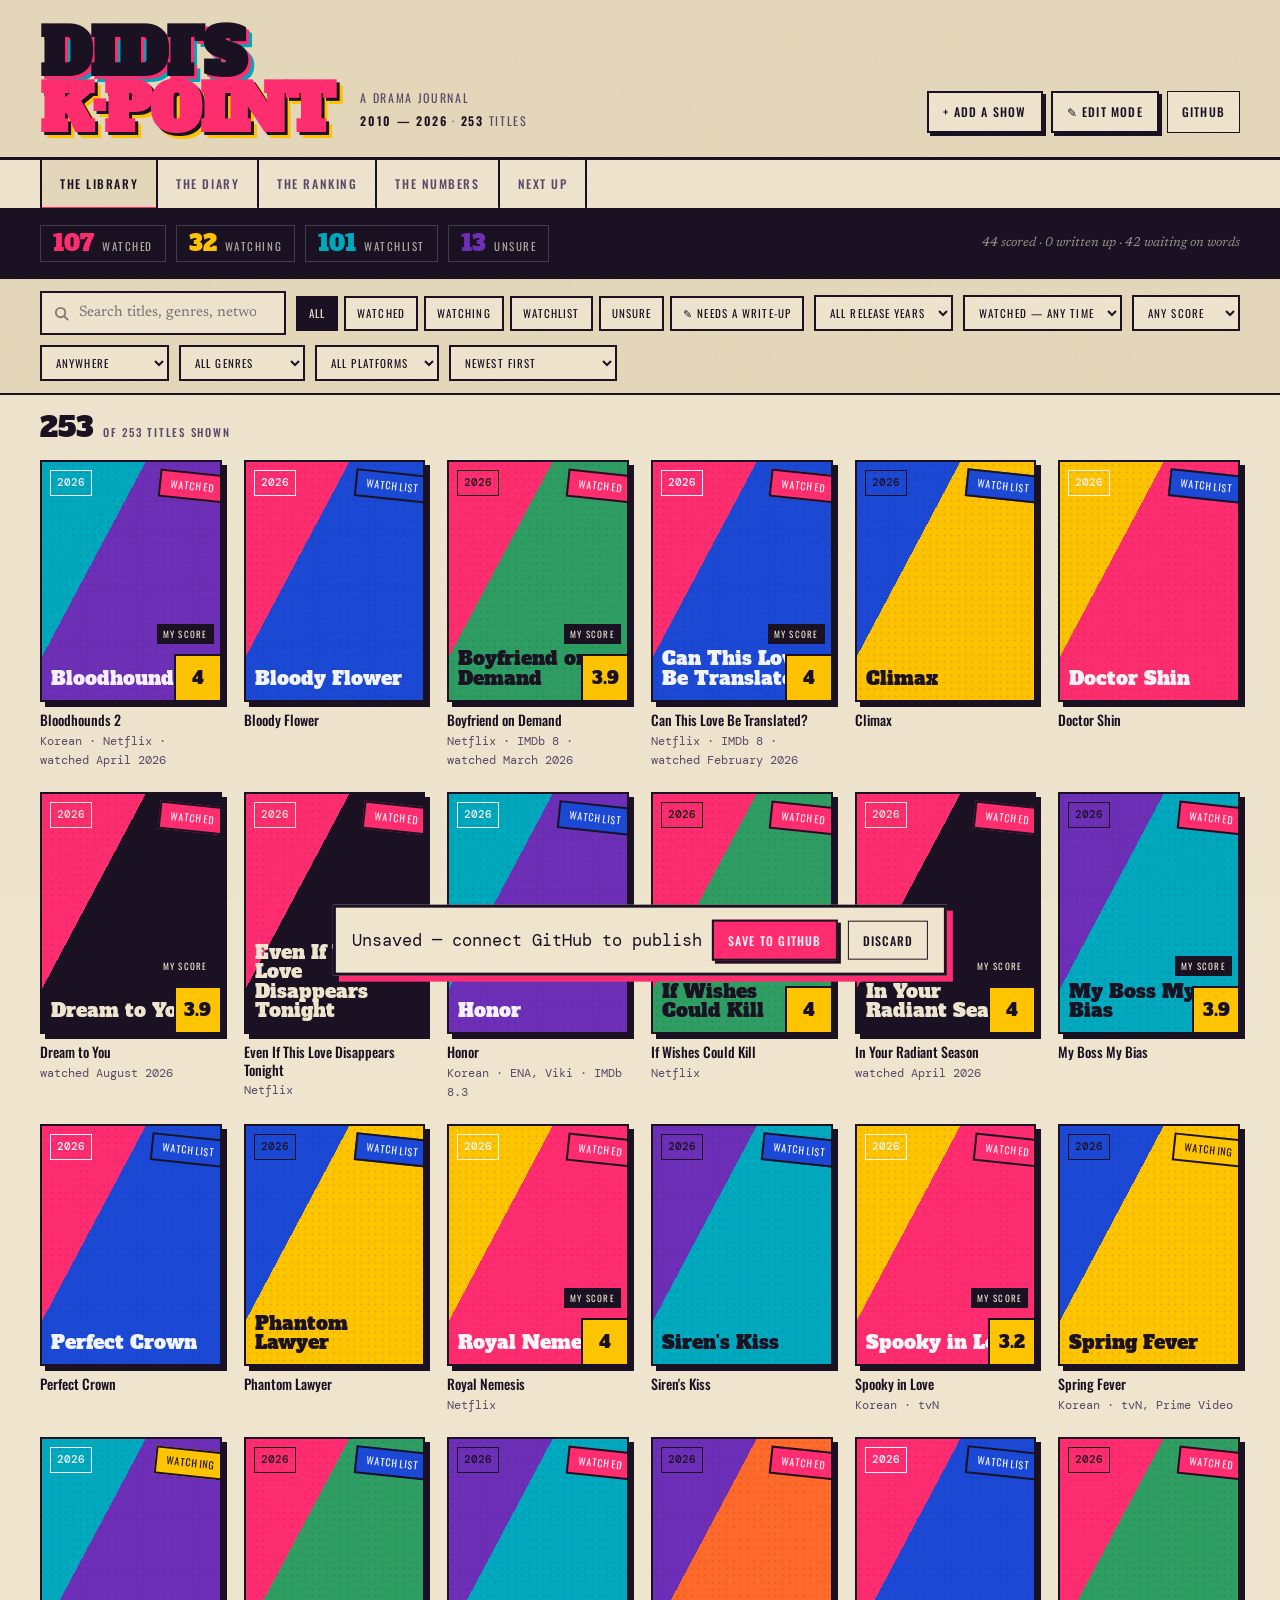
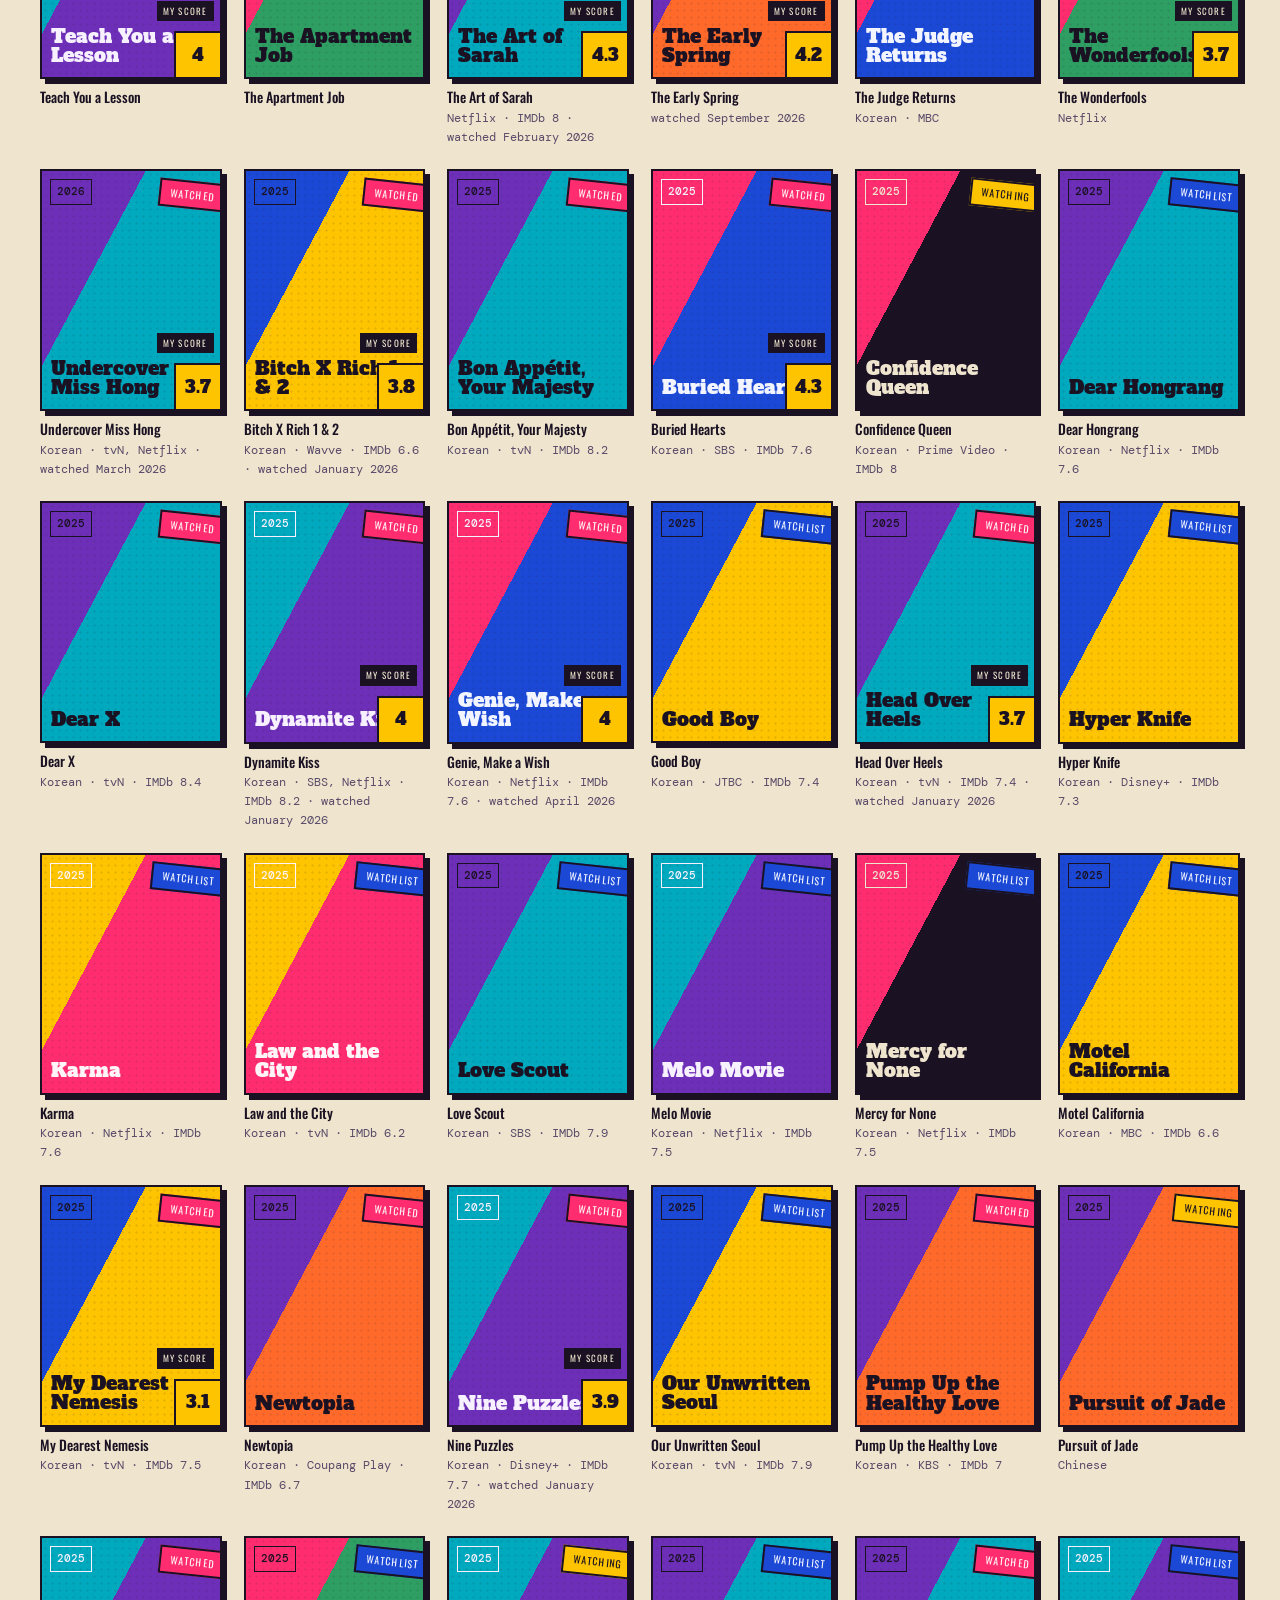
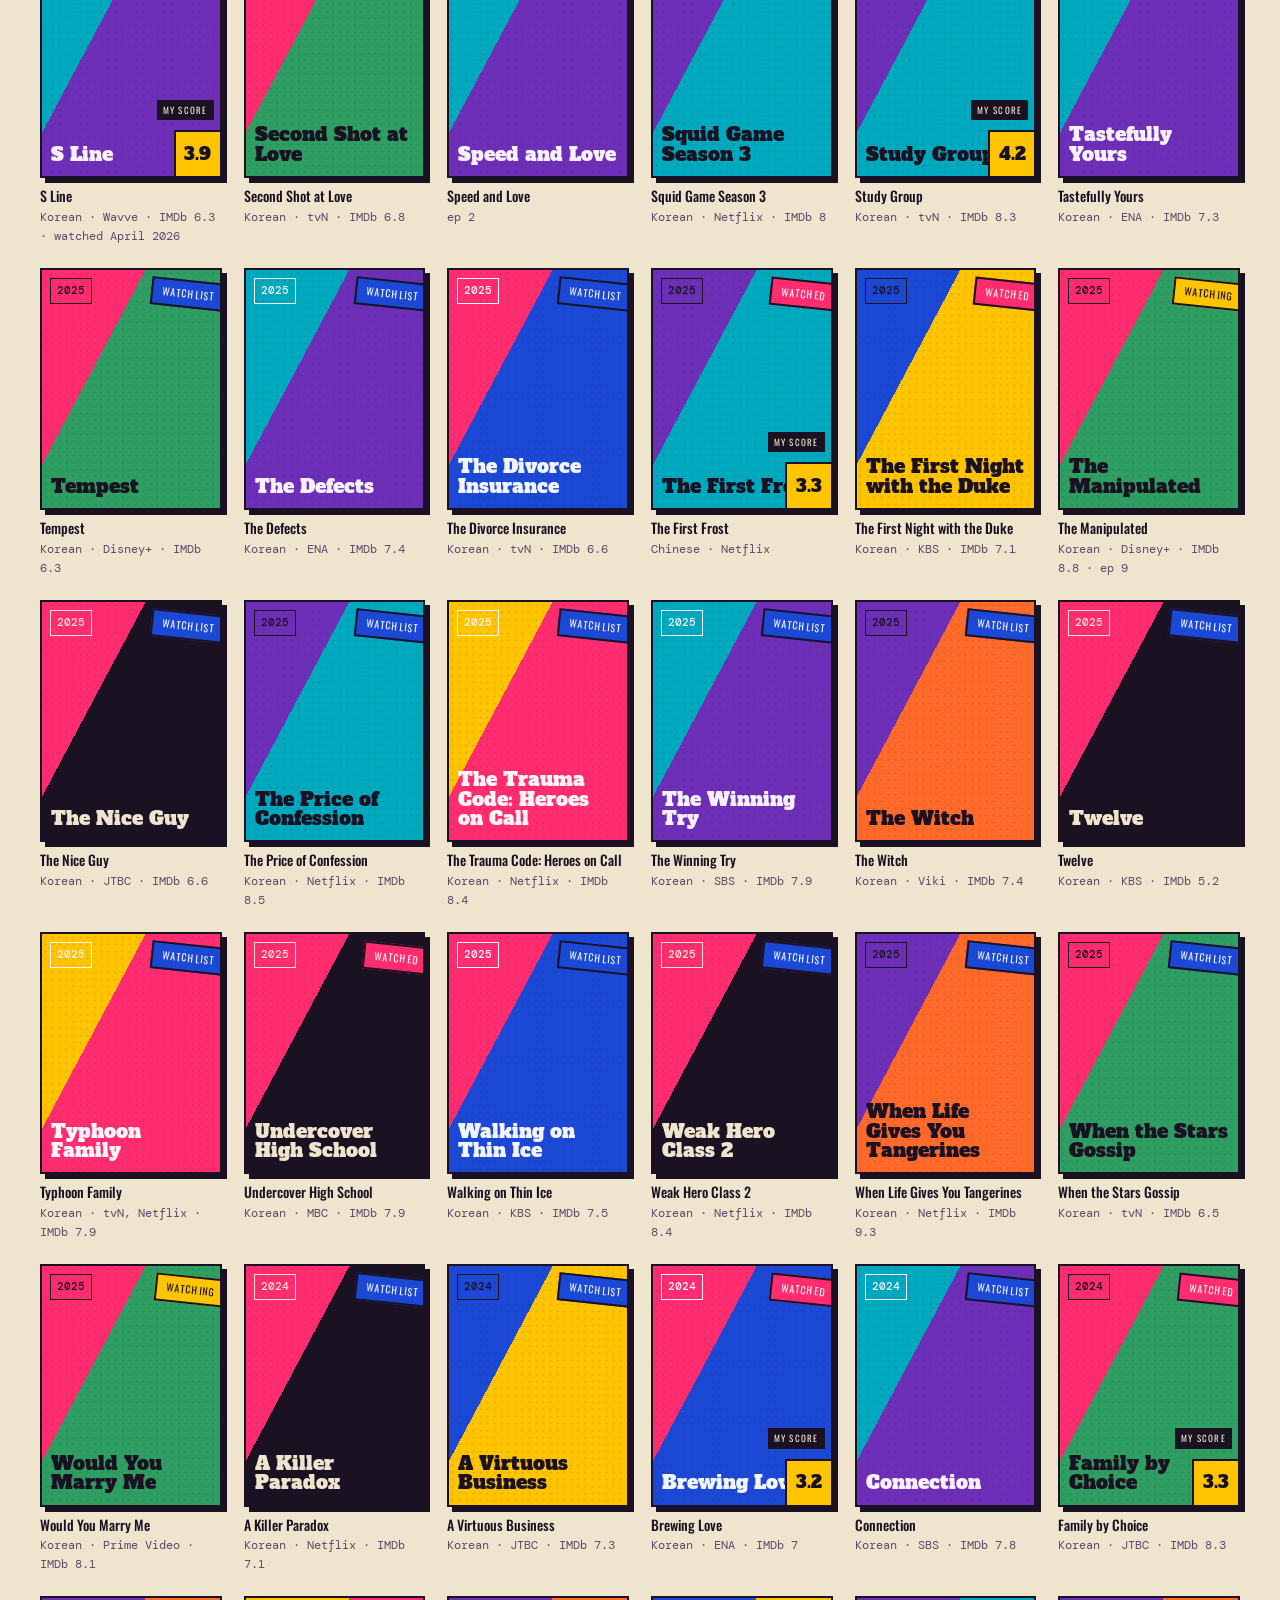
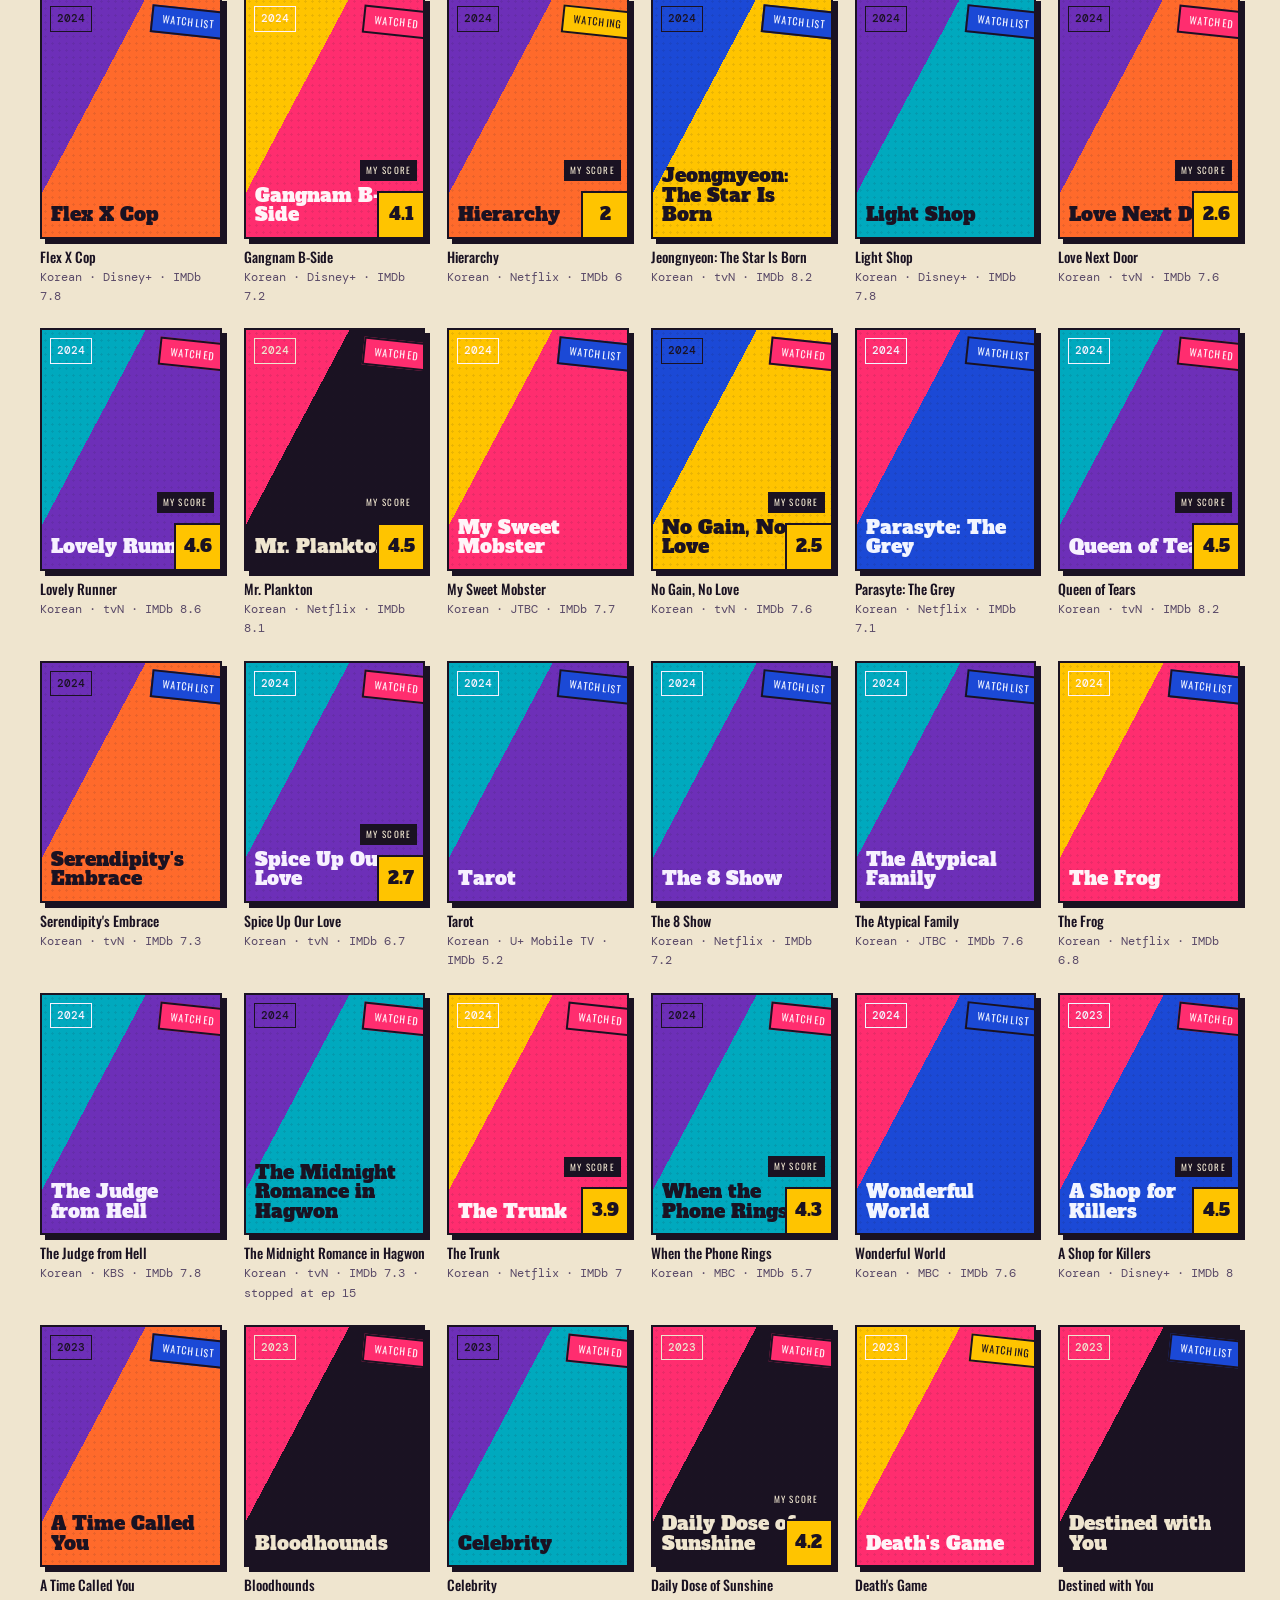
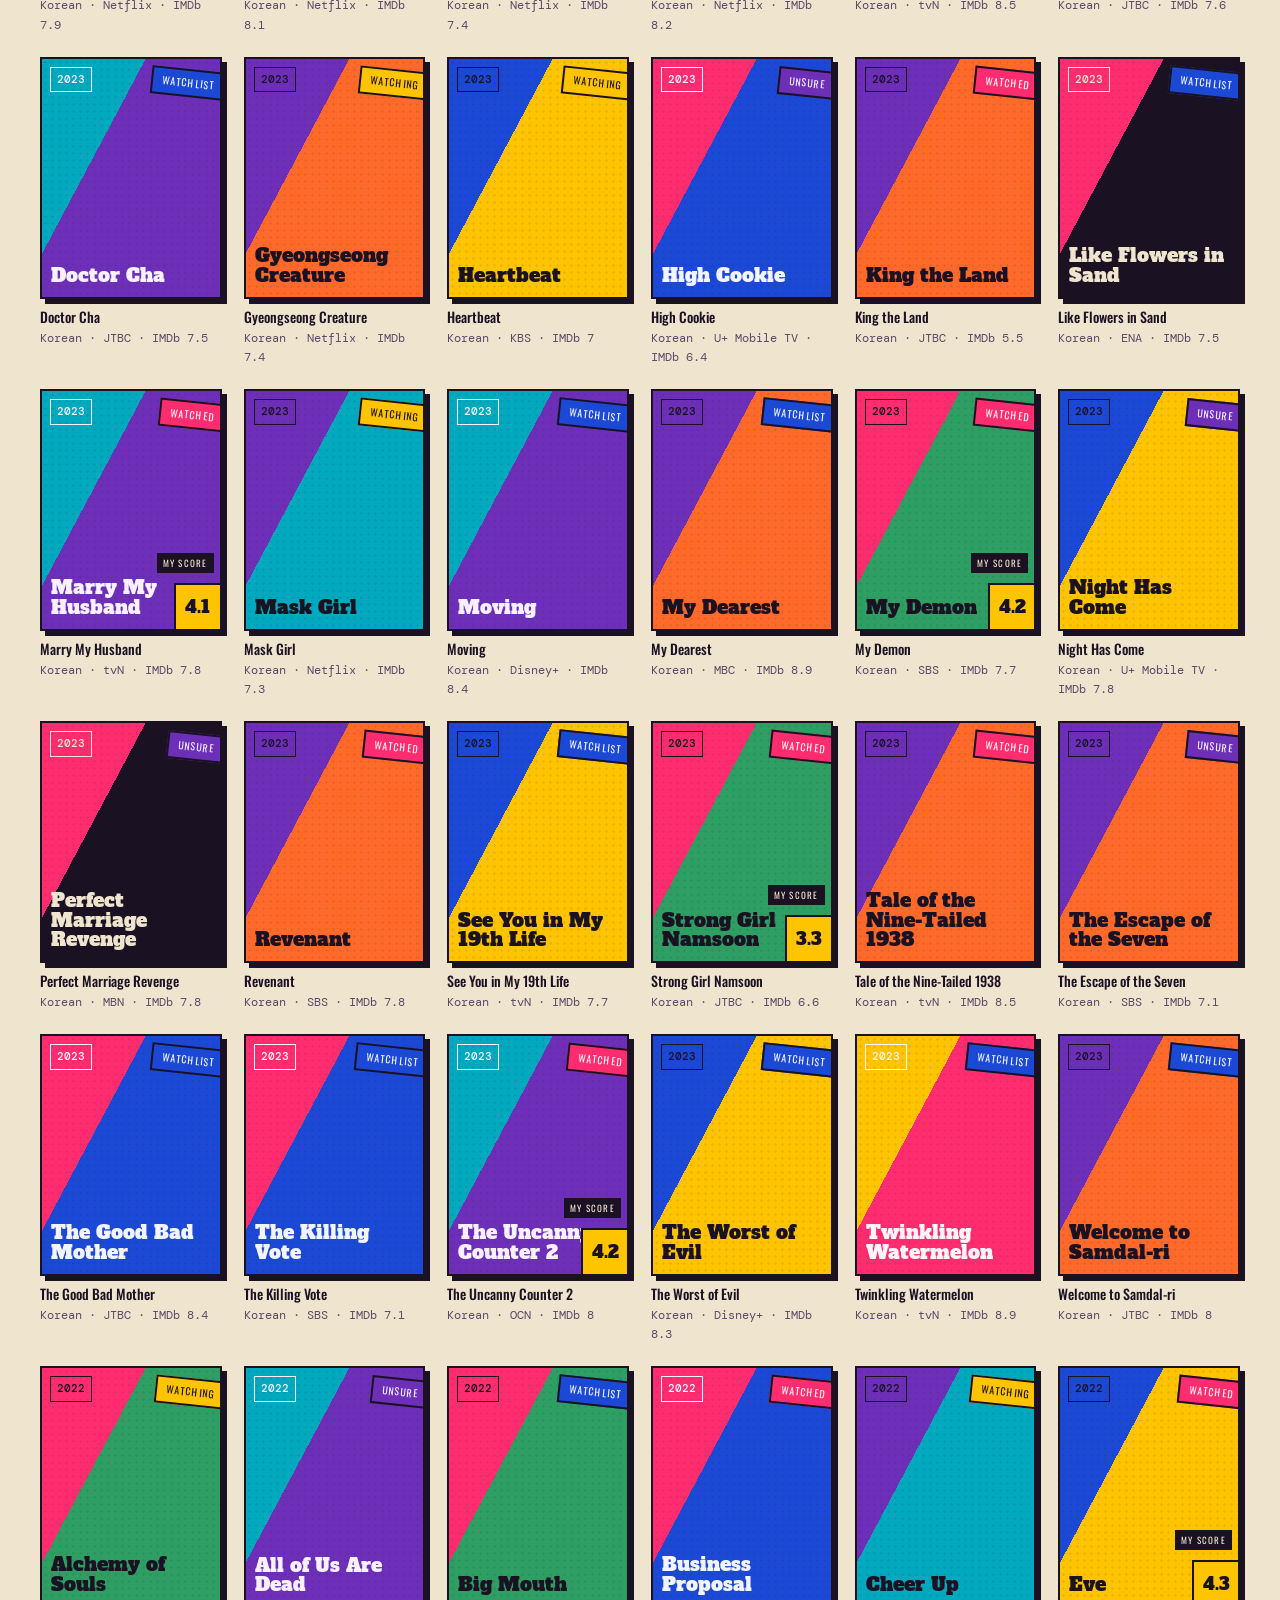
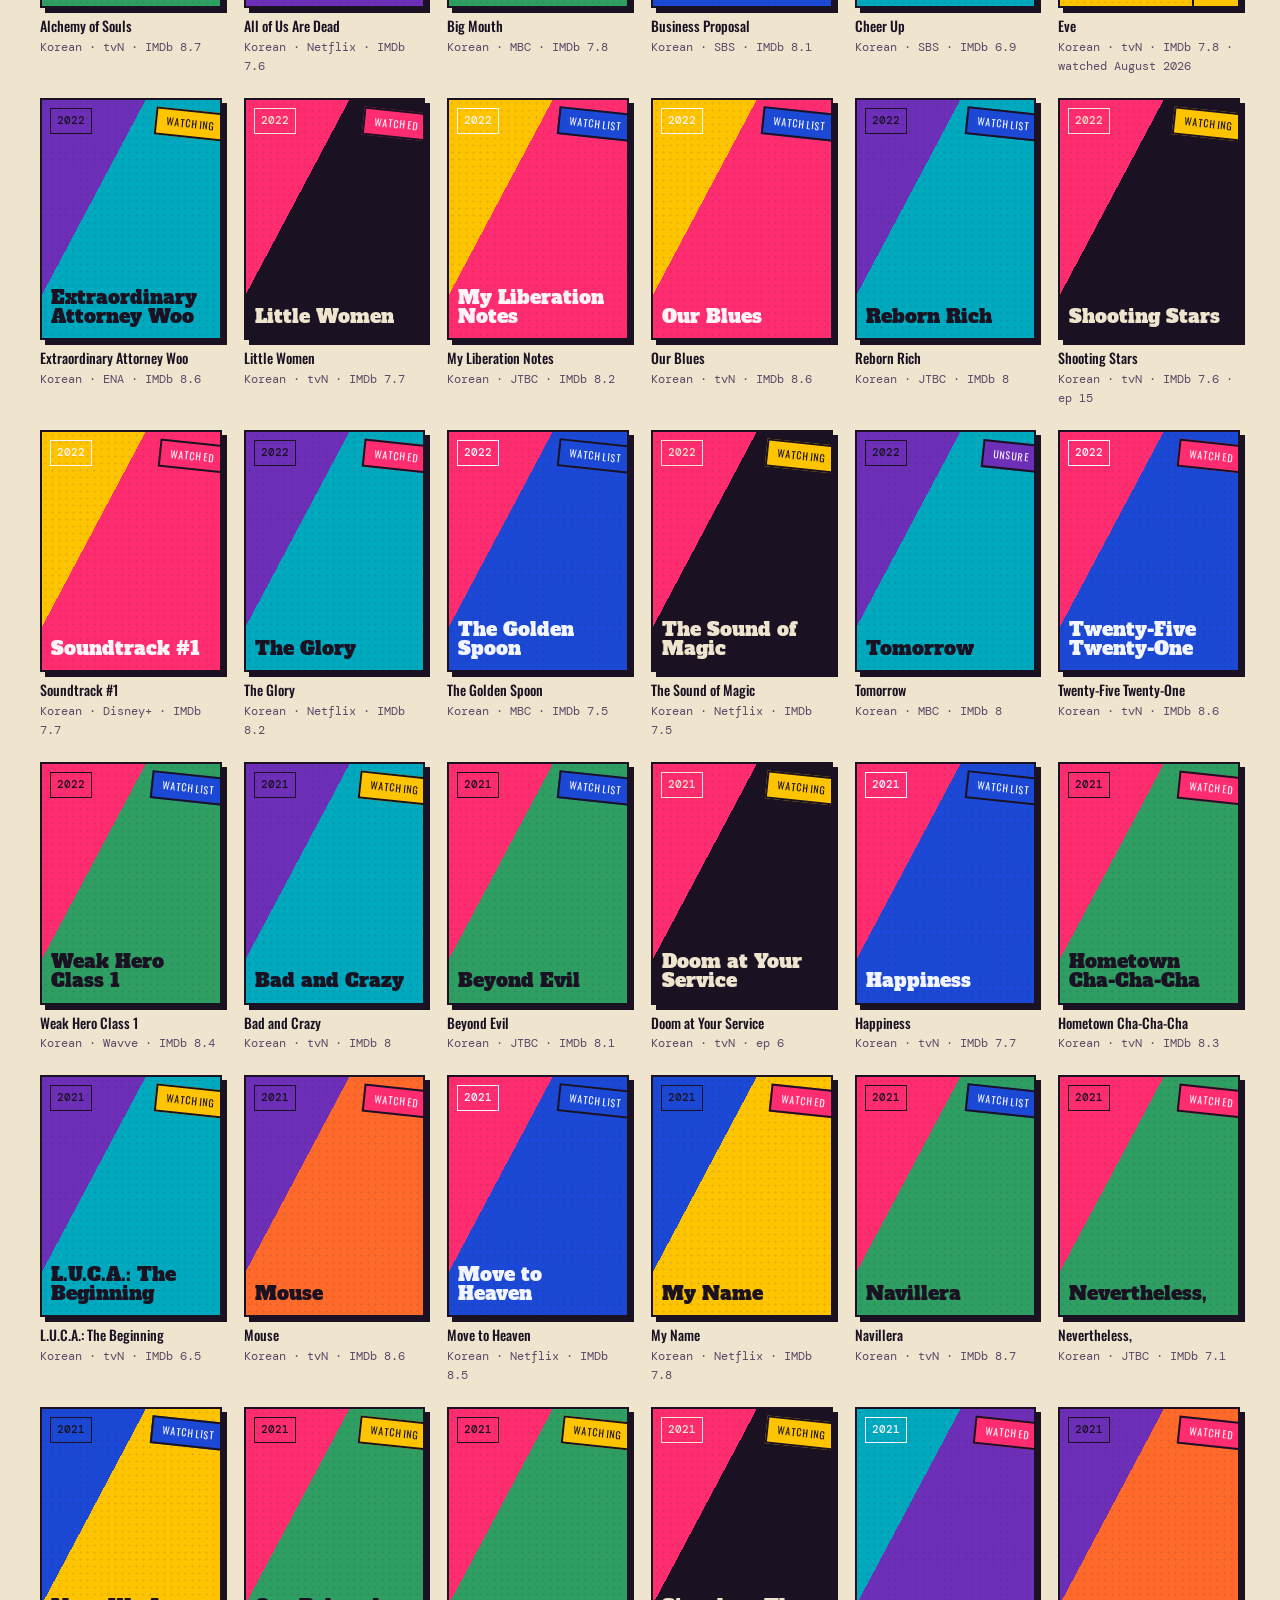
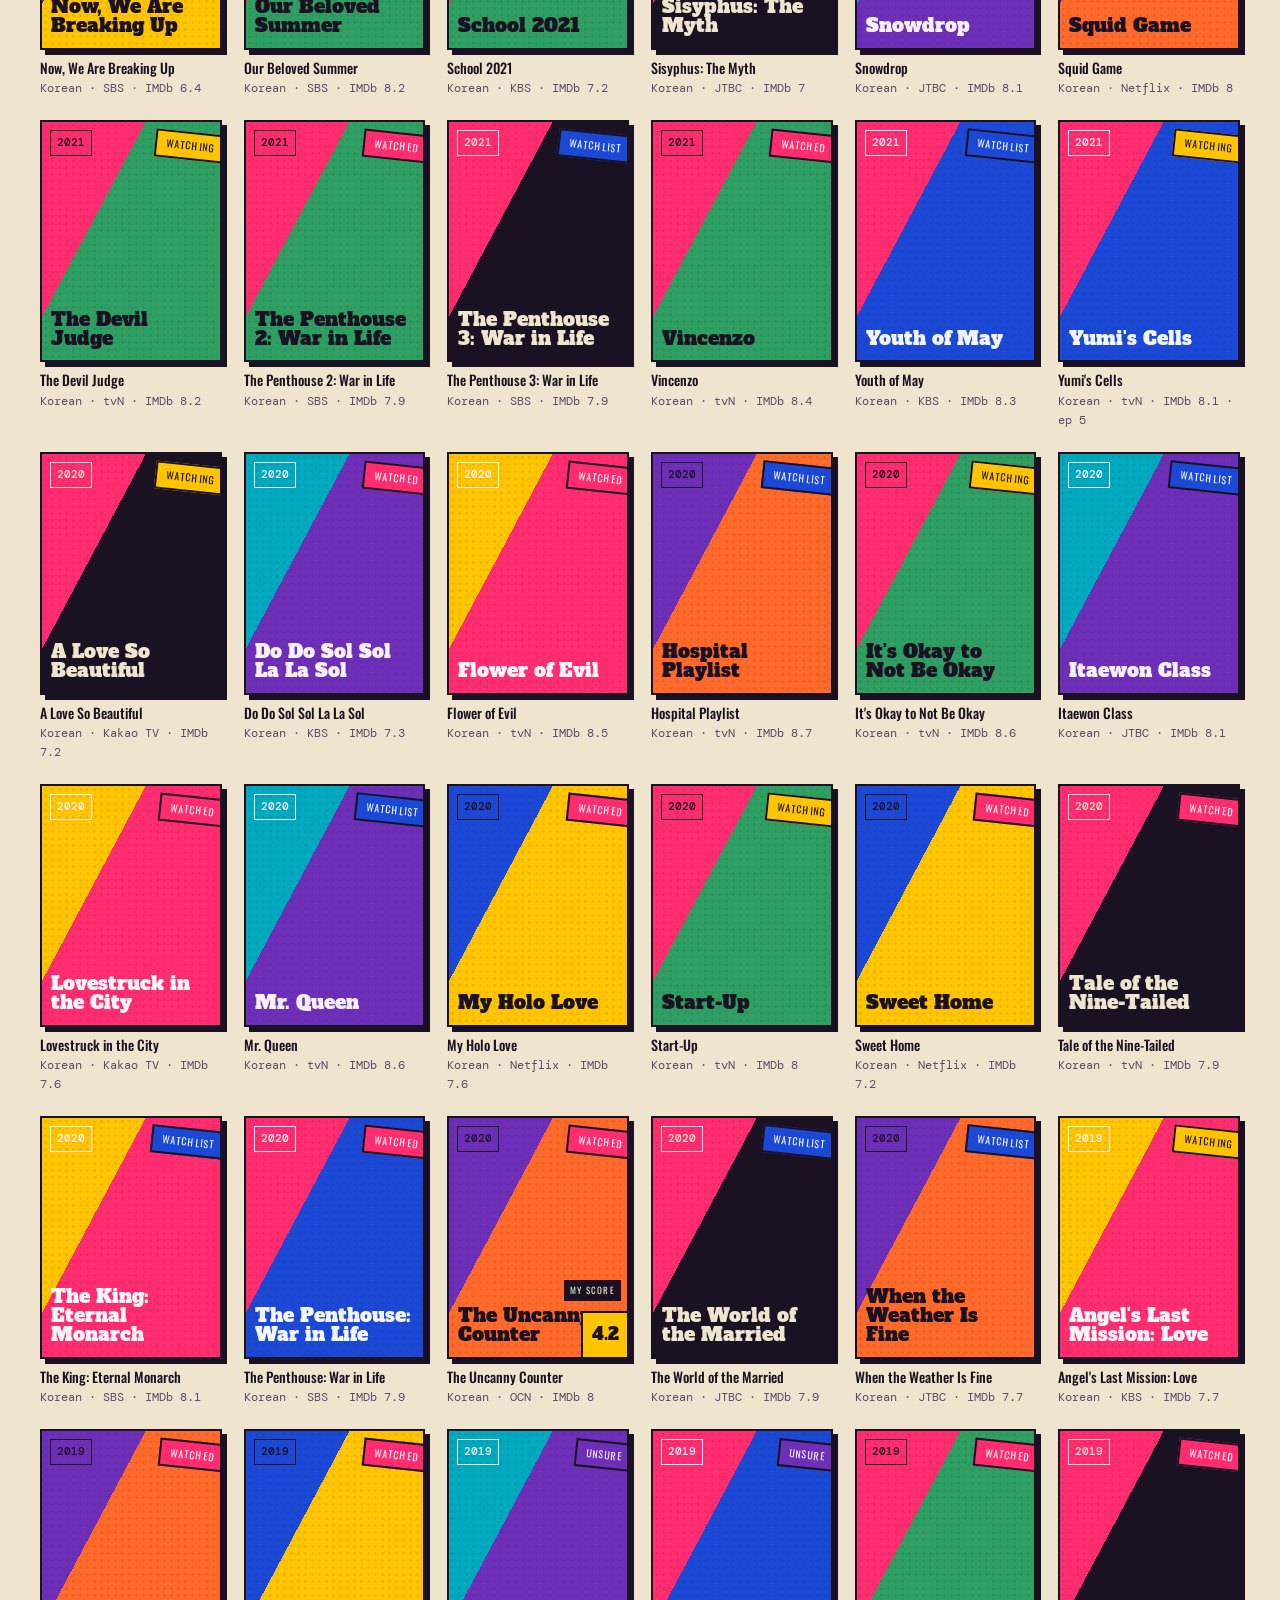
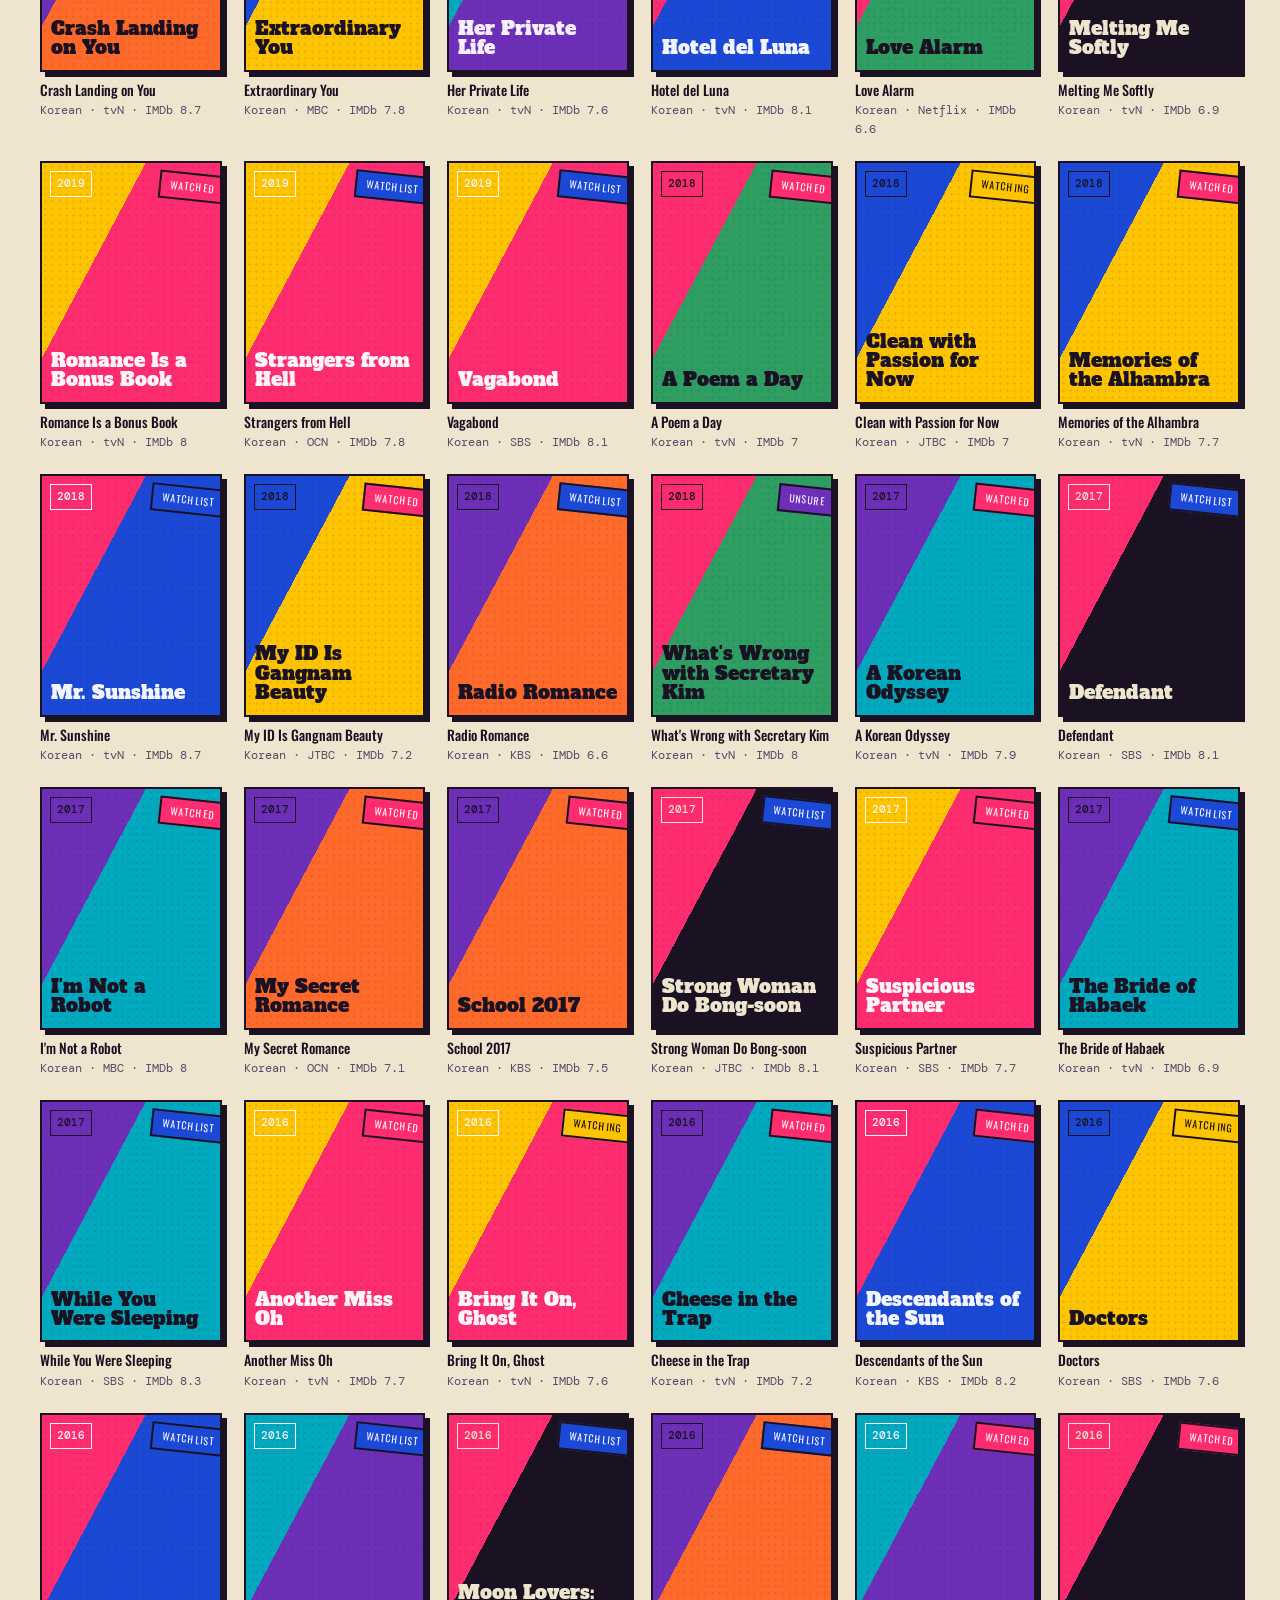
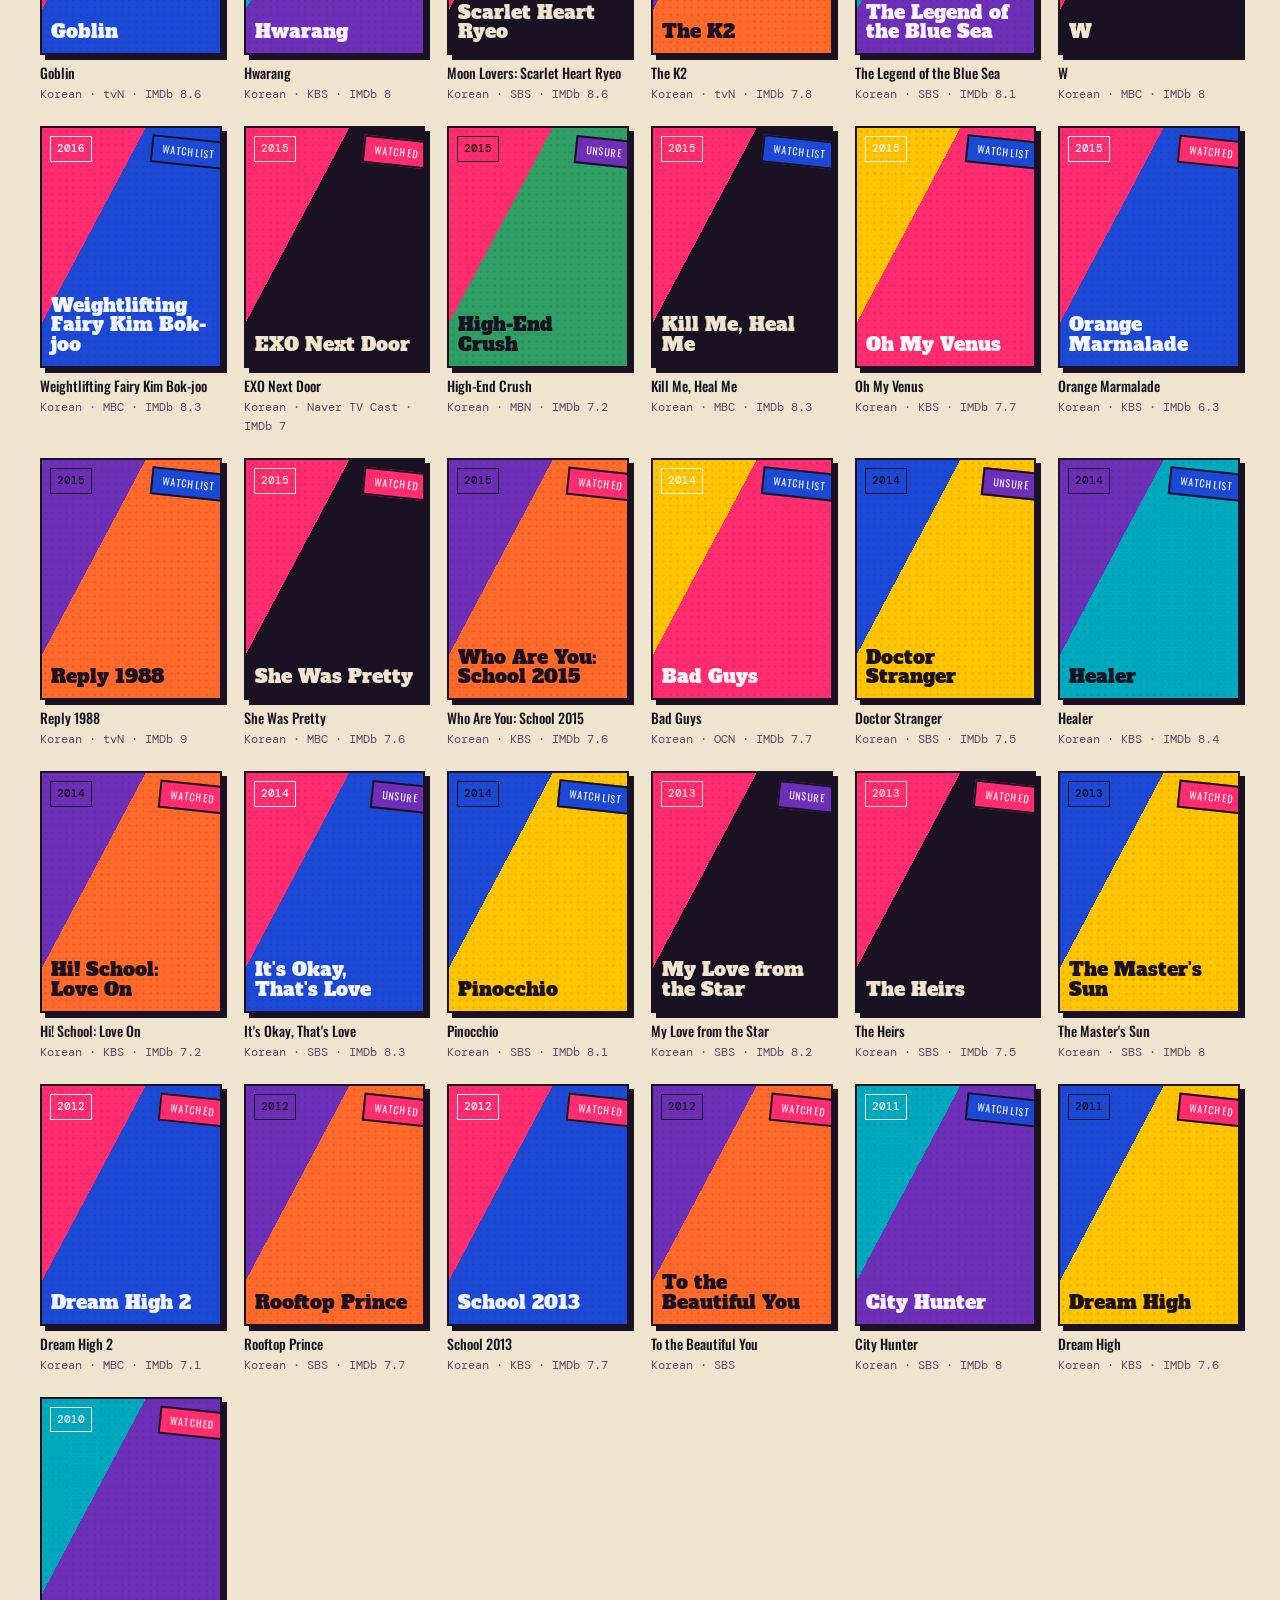
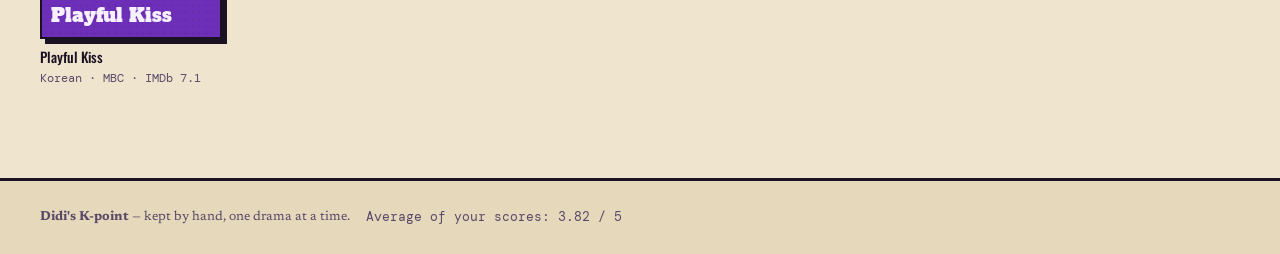
==== index.html @ 76e60f50 "Add files via upload" ====
<!doctype html>
<html lang="en">
<head>
<meta charset="utf-8">
<meta name="viewport" content="width=device-width, initial-scale=1">
<title>Didi's K-point</title>
<meta name="description" content="A drama journal — Korean and Chinese series, scored five ways and written up one at a time.">
<meta property="og:title" content="Didi's K-point">
<meta property="og:description" content="A drama journal — Korean and Chinese series, scored five ways and written up one at a time.">
<meta property="og:type" content="website">
<link rel="icon" href="data:image/svg+xml,<svg xmlns='http://www.w3.org/2000/svg' viewBox='0 0 100 100'><rect width='100' height='100' fill='%23FF2D6F'/><text y='.9em' x='14' font-size='78' font-family='Georgia,serif' fill='%231A1222'>K</text></svg>">
<link rel="preconnect" href="https://fonts.googleapis.com">
<link rel="preconnect" href="https://fonts.gstatic.com" crossorigin>
<link rel="stylesheet" href="https://fonts.googleapis.com/css2?family=Alfa+Slab+One&family=DM+Mono:wght@400;500&family=Newsreader:ital,opsz,wght@0,6..72,400;0,6..72,600;1,6..72,400&family=Oswald:wght@400;500;600&display=swap">
<link rel="stylesheet" href="style.css">
</head>
<body>

<header class="masthead">
  <div class="mast-in">
    <h1 class="logo">DIDI'S<em>K&middot;POINT</em></h1>
    <div class="mast-meta">
      A drama journal<br>
      <b id="mastRange">—</b> &middot; <b id="mastCount">0</b> titles
    </div>
    <div class="mast-actions">
      <button class="btn" id="addBtn" type="button">+ Add a show</button>
      <button class="btn" id="editToggle" type="button" aria-pressed="false">✎ Edit mode</button>
      <button class="btn ghost" id="ghBtn" type="button">GitHub</button>
    </div>
  </div>
</header>

<nav class="tabsbar"><div class="tabs" id="tabs"></div></nav>

<div class="band"><div class="band-in" id="statBand"></div></div>

<div class="controls" id="controls">
  <div class="controls-in">
    <label class="search">
      <svg width="15" height="15" viewBox="0 0 16 16" fill="none" aria-hidden="true"><circle cx="7" cy="7" r="5" stroke="currentColor" stroke-width="2"/><path d="M11 11l4 4" stroke="currentColor" stroke-width="2"/></svg>
      <input id="q" type="search" placeholder="Search titles, genres, networks, write-ups…" autocomplete="off">
    </label>
    <div class="chips" id="statusChips"></div>
    <select class="sel" id="yearSel" aria-label="Filter by release year"></select>
    <select class="sel" id="watchedSel" aria-label="Filter by when you watched it"></select>
    <select class="sel" id="bandSel" aria-label="Filter by your score"></select>
    <select class="sel" id="countrySel" aria-label="Filter by country"></select>
    <select class="sel" id="genreSel" aria-label="Filter by genre"></select>
    <select class="sel" id="netSel" aria-label="Filter by platform"></select>
    <select class="sel" id="sortSel" aria-label="Sort">
      <option value="year">Newest first</option>
      <option value="yearAsc">Oldest first</option>
      <option value="watched">Recently watched</option>
      <option value="mine">My score ↓</option>
      <option value="imdb">IMDb score ↓</option>
      <option value="over">Loved more than IMDb</option>
      <option value="under">Loved less than IMDb</option>
      <option value="c0">Best plot</option>
      <option value="c1">Best sequence</option>
      <option value="c2">Best characters</option>
      <option value="c3">Best chemistry</option>
      <option value="c4">Biggest impact</option>
      <option value="az">A → Z</option>
    </select>
  </div>
</div>

<div class="count" id="countLine"></div>
<main class="grid" id="grid" aria-live="polite"></main>
<section class="page hidden" id="page" aria-live="polite"></section>

<footer class="foot">
  <div class="foot-in">
    <span><b>Didi's K-point</b> — kept by hand, one drama at a time.</span>
    <span class="mono" id="footStat"></span>
  </div>
</footer>

<!-- article -->
<div class="reader" id="reader" role="dialog" aria-modal="true" aria-label="Article"></div>

<!-- github panel -->
<div class="sheet" id="ghSheet" role="dialog" aria-modal="true" aria-label="GitHub connection">
  <div class="sheet-card">
    <div class="sec-h"><h2>Save straight to GitHub</h2><div class="rule"></div>
      <button class="x big" id="ghClose" type="button" aria-label="Close">×</button></div>
    <p class="fine">Your token is kept in this browser only — it never goes into the repo and nobody else can read it. Make a <b>fine-grained</b> token scoped to just this repository, with <b>Contents: Read and write</b>.</p>
    <div class="fgrid">
      <label class="field"><span class="label">GitHub username</span>
        <input id="ghOwner" placeholder="shahd" autocomplete="off"></label>
      <label class="field"><span class="label">Repository</span>
        <input id="ghRepo" placeholder="didis-k-point" autocomplete="off"></label>
      <label class="field"><span class="label">Branch</span>
        <input id="ghBranch" placeholder="main" autocomplete="off"></label>
      <label class="field"><span class="label">Token</span>
        <input id="ghToken" type="password" placeholder="github_pat_…" autocomplete="off"></label>
    </div>
    <div class="row" style="margin-top:18px">
      <button class="btn solid" id="ghSave" type="button">Connect</button>
      <button class="btn ghost" id="ghForget" type="button">Forget token</button>
      <a class="btn ghost" id="ghTokenLink" href="https://github.com/settings/personal-access-tokens/new" target="_blank" rel="noopener noreferrer">Make a token →</a>
    </div>
    <p class="fine" id="ghStatus"></p>
  </div>
</div>

<div class="savebar" id="saveBar">
  <span class="mono" id="saveCount">0 unsaved changes</span>
  <button class="btn solid" id="saveBtn" type="button">Save to GitHub</button>
  <button class="btn ghost" id="discardBtn" type="button">Discard</button>
</div>

<div class="toast" id="toast"></div>
<div class="dropveil" id="dropveil"><span>Drop to add a picture</span></div>

<script src="app.js"></script>
</body>
</html>
---- style.css ----
/* ═══════════════════════════════════════════════════════════════════
   Didi's K-point — riso fanzine
   Palette: newsprint ground, misregistered ink, halftone dots
   ═══════════════════════════════════════════════════════════════ */
:root{
  --paper:#EFE5CF; --paper-2:#E5D8BB; --paper-3:#DACBA9;
  --ink:#1A1222; --ink-soft:#5A4A68; --hair:#1A122226;
  --pink:#FF2D6F; --blue:#1B49D6; --cyan:#00A9BE; --yellow:#FFC400;
  --orange:#FF6A2B; --violet:#6D2FB8; --grass:#2E9E63;
  --on-pink:#FFF4F8; --on-blue:#F2F5FF; --on-yellow:#1A1222; --on-violet:#F7F1FF;
  --grain:.055; --dot:#1A122218;
  --w:1240px;
}
@media (prefers-color-scheme:dark){
  :root:not([data-theme="light"]){
    --paper:#17112A; --paper-2:#1F1739; --paper-3:#2A1F4A;
    --ink:#F3E9D6; --ink-soft:#B6A5D2; --hair:#F3E9D630;
    --pink:#FF5388; --blue:#5C82FF; --cyan:#2DD3E6; --yellow:#FFD23F;
    --orange:#FF8A4F; --violet:#A971FF; --grass:#4FD08C;
    --on-pink:#1A1222; --on-blue:#0E142E; --on-yellow:#1A1222; --on-violet:#17112A;
    --grain:.09; --dot:#F3E9D614;
  }
}
:root[data-theme="dark"]{
  --paper:#17112A; --paper-2:#1F1739; --paper-3:#2A1F4A;
  --ink:#F3E9D6; --ink-soft:#B6A5D2; --hair:#F3E9D630;
  --pink:#FF5388; --blue:#5C82FF; --cyan:#2DD3E6; --yellow:#FFD23F;
  --orange:#FF8A4F; --violet:#A971FF; --grass:#4FD08C;
  --on-pink:#1A1222; --on-blue:#0E142E; --on-yellow:#1A1222; --on-violet:#17112A;
  --grain:.09; --dot:#F3E9D614;
}

*{box-sizing:border-box}
html{scroll-behavior:smooth}
body{
  margin:0; background:var(--paper); color:var(--ink);
  font-family:"Newsreader",Georgia,serif; font-size:17px; line-height:1.6;
  -webkit-font-smoothing:antialiased;
}
body::before{
  content:""; position:fixed; inset:0; pointer-events:none; z-index:9999; opacity:var(--grain);
  background-image:url("data:image/svg+xml;utf8,<svg xmlns='http://www.w3.org/2000/svg' width='180' height='180'><filter id='n'><feTurbulence type='fractalNoise' baseFrequency='0.85' numOctaves='3'/></filter><rect width='180' height='180' filter='url(%23n)'/></svg>");
  mix-blend-mode:multiply;
}
@media (prefers-color-scheme:dark){:root:not([data-theme="light"]) body::before{mix-blend-mode:screen}}
:root[data-theme="dark"] body::before{mix-blend-mode:screen}

h1,h2,h3{text-wrap:balance; margin:0}
a{color:inherit}
img{max-width:100%}
button,input,select,textarea{font:inherit; color:inherit}
:focus-visible{outline:3px solid var(--pink); outline-offset:2px}
@media (prefers-reduced-motion:reduce){*{animation:none!important; transition:none!important}
  html{scroll-behavior:auto}}

/* ── masthead ───────────────────────────────────────────────── */
.masthead{border-bottom:3px solid var(--ink); background:var(--paper-2)}
.mast-in{max-width:var(--w); margin:0 auto; padding:26px 20px 18px;
  display:flex; flex-wrap:wrap; align-items:flex-end; gap:14px 26px}
.logo{font-family:"Alfa Slab One",Georgia,serif; font-size:clamp(32px,7vw,64px);
  line-height:.88; letter-spacing:-.015em; color:var(--ink);
  text-shadow:3px 3px 0 var(--pink), 6px 6px 0 var(--cyan)}
.logo em{font-style:normal; display:block; color:var(--pink);
  text-shadow:3px 3px 0 var(--ink), 6px 6px 0 var(--yellow)}
.mast-meta{font-family:"Oswald",Impact,sans-serif; text-transform:uppercase;
  letter-spacing:.14em; font-size:12px; color:var(--ink-soft); line-height:1.9; padding-bottom:6px}
.mast-meta b{color:var(--ink); font-weight:600}
.mast-actions{margin-left:auto; display:flex; gap:8px; flex-wrap:wrap; padding-bottom:6px}

/* ── shared ─────────────────────────────────────────────────── */
.btn{font-family:"Oswald",Impact,sans-serif; text-transform:uppercase; letter-spacing:.1em;
  font-size:12px; font-weight:500; padding:9px 14px; border:2px solid var(--ink);
  background:var(--paper); color:var(--ink); cursor:pointer; border-radius:0;
  text-decoration:none; display:inline-block;
  box-shadow:3px 3px 0 var(--ink); transition:transform .08s, box-shadow .08s}
.btn:hover{transform:translate(1px,1px); box-shadow:2px 2px 0 var(--ink)}
.btn:active{transform:translate(3px,3px); box-shadow:0 0 0 var(--ink)}
.btn.solid{background:var(--pink); color:var(--on-pink)}
.btn.ghost{box-shadow:none; border-width:1px}
.btn[aria-pressed="true"]{background:var(--yellow); color:var(--on-yellow)}
.label{font-family:"Oswald",Impact,sans-serif; text-transform:uppercase;
  letter-spacing:.16em; font-size:11px; color:var(--ink-soft); font-weight:500}
.mono{font-family:"DM Mono",ui-monospace,monospace; font-variant-numeric:tabular-nums}
.fine{font-size:14px; color:var(--ink-soft); line-height:1.6; max-width:62ch}
.row{display:flex; gap:10px; flex-wrap:wrap; align-items:center}
.hidden{display:none!important}

/* ── tabs ───────────────────────────────────────────────────── */
.tabsbar{background:var(--paper); border-bottom:3px solid var(--ink); overflow-x:auto}
.tabs{max-width:var(--w); margin:0 auto; padding:0 20px; display:flex; gap:0; min-width:max-content}
.tab{font-family:"Oswald",Impact,sans-serif; text-transform:uppercase; letter-spacing:.13em;
  font-size:12px; font-weight:500; padding:14px 18px; border:0; border-right:2px solid var(--ink);
  background:transparent; color:var(--ink-soft); cursor:pointer; white-space:nowrap;
  border-bottom:4px solid transparent; margin-bottom:-3px}
.tabs .tab:first-child{border-left:2px solid var(--ink)}
.tab:hover{color:var(--ink); background:var(--paper-2)}
.tab[aria-pressed="true"]{color:var(--ink); background:var(--paper-2);
  border-bottom-color:var(--pink)}

/* ── stats band ─────────────────────────────────────────────── */
.band{background:var(--ink); color:var(--paper); border-bottom:3px solid var(--ink)}
.band-in{max-width:var(--w); margin:0 auto; padding:14px 20px; display:flex; gap:10px;
  flex-wrap:wrap; align-items:center}
.stat{display:flex; align-items:baseline; gap:8px; padding:6px 12px; border:1px solid #ffffff2e}
.stat .n{font-family:"Alfa Slab One",Georgia,serif; font-size:22px; line-height:1}
.stat .k{font-family:"Oswald",Impact,sans-serif; text-transform:uppercase;
  letter-spacing:.14em; font-size:11px; opacity:.72}
.stat.w .n{color:var(--pink)} .stat.s .n{color:var(--yellow)}
.stat.l .n{color:var(--cyan)} .stat.u .n{color:var(--violet)}
.band-note{margin-left:auto; font-size:13px; opacity:.6; font-style:italic}

/* ── controls ───────────────────────────────────────────────── */
.controls{position:sticky; top:0; z-index:40; background:var(--paper-2);
  border-bottom:2px solid var(--ink)}
.controls-in{max-width:var(--w); margin:0 auto; padding:12px 20px;
  display:flex; gap:10px; flex-wrap:wrap; align-items:center}
.search{flex:1 1 220px; min-width:0; display:flex; align-items:center; gap:8px;
  border:2px solid var(--ink); background:var(--paper); padding:7px 12px}
.search input{border:0; background:transparent; width:100%; outline:none; font-size:15px}
.search svg{flex:none; opacity:.5}
.chips{display:flex; gap:6px; flex-wrap:wrap}
.chip{font-family:"Oswald",Impact,sans-serif; text-transform:uppercase; letter-spacing:.1em;
  font-size:11px; padding:7px 11px; border:2px solid var(--ink); background:var(--paper);
  cursor:pointer; white-space:nowrap}
.chip[aria-pressed="true"]{background:var(--ink); color:var(--paper)}
.chip.w[aria-pressed="true"]{background:var(--pink); color:var(--on-pink)}
.chip.s[aria-pressed="true"]{background:var(--yellow); color:var(--on-yellow)}
.chip.l[aria-pressed="true"]{background:var(--blue); color:var(--on-blue)}
.chip.u[aria-pressed="true"]{background:var(--violet); color:var(--on-violet)}
select.sel{border:2px solid var(--ink); background:var(--paper); padding:7px 10px;
  font-family:"Oswald",Impact,sans-serif; text-transform:uppercase; font-size:11px;
  letter-spacing:.1em; cursor:pointer; max-width:180px}

/* ── grid ───────────────────────────────────────────────────── */
.count{max-width:var(--w); margin:0 auto; padding:18px 20px 0;
  display:flex; align-items:baseline; gap:10px; flex-wrap:wrap}
.count .big{font-family:"Alfa Slab One",Georgia,serif; font-size:28px; line-height:1}
.grid{max-width:var(--w); margin:0 auto; padding:18px 20px 90px;
  display:grid; gap:22px; grid-template-columns:repeat(auto-fill,minmax(178px,1fr))}
.card{display:flex; flex-direction:column; gap:9px; cursor:pointer; text-align:left;
  border:0; background:none; padding:0; font:inherit; position:relative}
.cover{position:relative; aspect-ratio:3/4; border:2px solid var(--ink); overflow:hidden;
  box-shadow:5px 5px 0 var(--ink); transition:transform .1s, box-shadow .1s}
.card:hover .cover{transform:translate(-2px,-2px); box-shadow:8px 8px 0 var(--ink)}
.cover img{position:absolute; inset:0; width:100%; height:100%; object-fit:cover}
.cover .dots{position:absolute; inset:0;
  background-image:radial-gradient(var(--dot) 1.1px, transparent 1.2px);
  background-size:7px 7px; pointer-events:none}
.cover .slab{position:absolute; inset:0}
.cover .ttl{position:absolute; left:9px; right:9px; bottom:12px;
  font-family:"Alfa Slab One",Georgia,serif; font-size:clamp(15px,3.6vw,19px); line-height:1.02;
  overflow-wrap:anywhere}
.cover .yr{position:absolute; top:8px; left:8px; font-family:"DM Mono",monospace;
  font-size:11px; padding:3px 6px; border:1.5px solid currentColor; font-weight:500}
.cover .stamp{position:absolute; top:10px; right:-6px; transform:rotate(6deg);
  font-family:"Oswald",Impact,sans-serif; text-transform:uppercase; letter-spacing:.12em;
  font-size:10px; padding:4px 9px; border:2px solid var(--ink)}
.cover .score{position:absolute; bottom:-2px; right:-2px; width:48px; height:48px;
  display:grid; place-items:center; font-family:"Alfa Slab One",Georgia,serif; font-size:17px;
  border:2px solid var(--ink); background:var(--yellow); color:var(--on-yellow)}
.cover .mypick{position:absolute; bottom:56px; right:6px; font-family:"Oswald",sans-serif;
  font-size:9px; letter-spacing:.14em; text-transform:uppercase; background:var(--ink);
  color:var(--paper); padding:3px 6px}
.c-meta{display:flex; flex-direction:column; gap:3px}
.c-name{font-family:"Oswald",Impact,sans-serif; font-weight:500; font-size:14px; line-height:1.25}
.c-sub{font-size:12px; color:var(--ink-soft); font-family:"DM Mono",monospace;
  display:flex; gap:7px; flex-wrap:wrap; align-items:center}
.empty{grid-column:1/-1; padding:60px 0; text-align:center; color:var(--ink-soft); font-style:italic}

/* quick-edit on the card, edit mode only */
.quick{position:absolute; left:0; right:0; top:0; display:none; padding:6px; gap:5px;
  flex-wrap:wrap; z-index:3}
body.editing .card .quick{display:flex}
.quick button{font-family:"Oswald",sans-serif; font-size:10px; letter-spacing:.1em;
  text-transform:uppercase; border:2px solid var(--ink); background:var(--paper);
  padding:4px 7px; cursor:pointer; box-shadow:2px 2px 0 var(--ink)}
.quick button.on{background:var(--ink); color:var(--paper)}
body.editing .cover{outline:2px dashed transparent; outline-offset:3px}
body.editing .card:hover .cover{outline-color:var(--pink)}
.card.dragover .cover{outline:3px solid var(--pink)!important; outline-offset:3px}

.chip.todo[aria-pressed="true"]{background:var(--orange); color:var(--on-yellow)}

/* ═══ pages: diary · ranking · numbers · next up ═════════════ */
.page{max-width:var(--w); margin:0 auto; padding:10px 20px 100px}
.page .grid.flat{max-width:none; margin:0; padding:22px 0 0}
.pagehead{padding:26px 0 8px; border-bottom:3px solid var(--ink); margin-bottom:10px}
.pagetitle{font-family:"Alfa Slab One",Georgia,serif; font-size:clamp(28px,6vw,52px);
  line-height:1; letter-spacing:-.015em; margin-bottom:12px;
  text-shadow:2px 2px 0 var(--pink)}
.pagehead .fine{margin:0 0 18px}
.up{color:var(--grass)} .down{color:var(--pink)} .dim{opacity:.55}
.strong{font-weight:500}
.tag{font-family:"DM Mono",monospace; font-size:10px; border:1px solid var(--hair);
  padding:1px 4px; vertical-align:middle; opacity:.7}

/* diary */
.timeline{display:grid; gap:4px; border-left:3px solid var(--ink); padding-left:0}
.tl-month{display:grid; grid-template-columns:190px 1fr; gap:18px; align-items:start;
  padding:16px 0 16px 20px; border-bottom:1px solid var(--hair); position:relative}
.tl-month::before{content:""; position:absolute; left:-9px; top:24px; width:15px; height:15px;
  background:var(--pink); border:3px solid var(--ink)}
.tl-label b{display:block; font-family:"Alfa Slab One",Georgia,serif; font-size:19px; line-height:1.1}
.tl-label span{font-size:11px; color:var(--ink-soft)}
.tl-items{display:flex; flex-wrap:wrap; gap:8px}
.tl-card{display:flex; align-items:center; gap:9px; border:2px solid var(--ink);
  background:var(--paper-2); padding:8px 12px; cursor:pointer; box-shadow:3px 3px 0 var(--ink);
  font-family:"Oswald",sans-serif; font-size:13px; text-align:left}
.tl-card:hover{transform:translate(1px,1px); box-shadow:2px 2px 0 var(--ink)}
.tl-dot{width:11px; height:11px; flex:none; border:2px solid var(--ink)}
.tl-score{background:var(--ink); color:var(--paper); padding:2px 6px; font-size:11px}
@media (max-width:640px){ .tl-month{grid-template-columns:1fr; gap:10px} }

/* ranking */
.tablewrap{overflow-x:auto; border:3px solid var(--ink); box-shadow:6px 6px 0 var(--ink);
  background:var(--paper-2); margin-top:20px}
table.rank{border-collapse:collapse; width:100%; min-width:760px; font-size:14px}
table.rank th{background:var(--ink); color:var(--paper); padding:0; text-align:left;
  position:sticky; top:0; z-index:2}
table.rank th button{width:100%; background:none; border:0; color:inherit; cursor:pointer;
  font-family:"Oswald",sans-serif; text-transform:uppercase; letter-spacing:.11em;
  font-size:10.5px; padding:12px 10px; text-align:inherit; white-space:nowrap}
table.rank th.num, table.rank td.num{text-align:right}
table.rank th.num button{text-align:right}
table.rank th.sorted{background:var(--pink); color:var(--on-pink)}
table.rank td{padding:9px 10px; border-bottom:1px solid var(--hair)}
table.rank tbody tr{cursor:pointer}
table.rank tbody tr:hover{background:var(--paper-3)}
table.rank td.l{max-width:260px}
.pip{position:relative; display:inline-block; padding:2px 5px}
.pip::before{content:""; position:absolute; left:0; right:0; bottom:0; height:3px;
  background:var(--hair)}
.pip::after{content:""; position:absolute; left:0; bottom:0; width:var(--p); height:3px;
  background:var(--violet)}

/* numbers */
.tiles{display:grid; gap:14px; grid-template-columns:repeat(auto-fit,minmax(150px,1fr));
  margin-top:22px}
.tile{border:3px solid var(--ink); box-shadow:5px 5px 0 var(--ink); background:var(--paper-2);
  padding:18px 16px; display:flex; flex-direction:column; gap:4px}
.tile .t-n{font-family:"Alfa Slab One",Georgia,serif; font-size:34px; line-height:1; color:var(--pink)}
.tile .t-k{font-family:"Oswald",sans-serif; text-transform:uppercase; letter-spacing:.14em;
  font-size:10.5px; color:var(--ink-soft)}
.twoup{display:grid; gap:18px; grid-template-columns:repeat(auto-fit,minmax(260px,1fr)); margin-top:22px}
.panel{border:2px solid var(--ink); background:var(--paper-2); padding:16px;
  display:flex; flex-direction:column; gap:6px}
.bigname{font-family:"Alfa Slab One",Georgia,serif; font-size:22px; line-height:1.05;
  background:none; border:0; padding:0; text-align:left; cursor:pointer; color:var(--ink)}
.bigname:hover{color:var(--pink)}
.bars{display:grid; gap:9px}
.brow{display:grid; grid-template-columns:150px 1fr 60px; gap:12px; align-items:center}
.bname{font-family:"Oswald",sans-serif; text-transform:uppercase; letter-spacing:.09em;
  font-size:11px; overflow:hidden; text-overflow:ellipsis; white-space:nowrap}
.btrack{height:16px; border:2px solid var(--ink); background:var(--paper); display:flex}
.btrack i{display:block; height:100%}
.bval{font-size:12px; text-align:right}
@media (max-width:560px){ .brow{grid-template-columns:104px 1fr 48px; gap:8px} }
.gaplist{list-style:none; margin:10px 0 0; padding:0; display:grid; gap:8px}
.gaplist li{display:flex; gap:10px; align-items:baseline; flex-wrap:wrap;
  border-bottom:1px solid var(--hair); padding-bottom:8px}
.gaplist button{background:none; border:0; padding:0; cursor:pointer; text-align:left;
  font-family:"Oswald",sans-serif; font-size:14px; flex:1 1 auto; color:var(--ink)}
.gaplist button:hover{color:var(--pink)}
.gaplist .mono{font-size:12px}

/* ── article ────────────────────────────────────────────────── */
.reader{position:fixed; inset:0; z-index:200; background:var(--paper); overflow-y:auto; display:none}
.reader.on{display:block}
.r-bar{position:sticky; top:0; z-index:5; background:var(--paper-2); border-bottom:2px solid var(--ink)}
.r-bar-in{max-width:880px; margin:0 auto; padding:11px 20px; display:flex; gap:10px;
  align-items:center; flex-wrap:wrap}
.r-body{max-width:880px; margin:0 auto; padding:0 20px 120px}
.r-hero{position:relative; margin-top:26px; border:3px solid var(--ink);
  box-shadow:9px 9px 0 var(--ink); overflow:hidden; padding:28px 24px 24px}
.r-hero .dots{position:absolute; inset:0;
  background-image:radial-gradient(var(--dot) 1.3px, transparent 1.4px); background-size:8px 8px}
.r-kicker{position:relative; font-family:"Oswald",Impact,sans-serif; text-transform:uppercase;
  letter-spacing:.2em; font-size:11px; margin-bottom:10px}
.r-title{position:relative; font-family:"Alfa Slab One",Georgia,serif;
  font-size:clamp(30px,7vw,60px); line-height:.97; letter-spacing:-.01em; overflow-wrap:anywhere}
.r-facts{position:relative; margin-top:16px; display:flex; gap:8px; flex-wrap:wrap}
.fact{font-family:"DM Mono",monospace; font-size:12px; padding:4px 9px; border:1.5px solid currentColor}
.r-poster{width:100%; display:block; border:3px solid var(--ink);
  box-shadow:9px 9px 0 var(--ink); margin-top:26px}

/* layout: poster-led */
.lay-poster .posterwrap{position:relative; margin-top:26px}
.lay-poster .posterwrap .r-poster{margin-top:0; aspect-ratio:3/4; object-fit:cover}
.lay-poster .posterwrap .r-hero{position:absolute; left:14px; right:14px; bottom:-40px;
  margin-top:0; z-index:2; box-shadow:6px 6px 0 var(--ink)}
.lay-poster .after-poster{margin-top:64px}
/* layout: quick take */
.lay-quick .sec{margin-top:28px}
.lay-quick .prose{font-size:17px}
/* layout: photo essay */
.lay-essay .gal{grid-template-columns:1fr; gap:26px}
.lay-essay .gal img{aspect-ratio:16/9}
.lay-essay .prose{max-width:none; columns:2; column-gap:38px}
@media (max-width:700px){.lay-essay .prose{columns:1}}

.sec{margin-top:44px}
.sec-h{display:flex; align-items:center; gap:12px; margin-bottom:16px}
.sec-h h2{font-family:"Oswald",Impact,sans-serif; text-transform:uppercase; letter-spacing:.18em;
  font-size:13px; font-weight:600; white-space:nowrap}
.sec-h .rule{flex:1; height:2px; background:var(--ink)}

.scores{display:grid; gap:12px}
.srow{display:grid; grid-template-columns:120px 1fr 46px; gap:12px; align-items:center}
.srow .sn{font-family:"Oswald",Impact,sans-serif; text-transform:uppercase; letter-spacing:.1em;
  font-size:11px}
.bar{height:18px; border:2px solid var(--ink); background:var(--paper-2); position:relative}
.bar i{display:block; height:100%; background:var(--pink)}
body.editing .bar{cursor:ew-resize}
body.editing .bar:hover{box-shadow:0 0 0 2px var(--pink)}
.srow .sv{font-family:"DM Mono",monospace; font-size:13px; text-align:right; font-weight:500}
.verdict{display:flex; align-items:center; gap:18px; flex-wrap:wrap; margin-top:20px;
  border-top:2px solid var(--ink); padding-top:18px}
.bignum{font-family:"Alfa Slab One",Georgia,serif; font-size:56px; line-height:.9; color:var(--pink)}
.bignum small{font-size:20px; color:var(--ink-soft)}

.prose{font-size:18.5px; line-height:1.72; max-width:65ch}
.prose p{margin:0 0 1.05em}
.prose > p:first-child::first-letter{font-family:"Alfa Slab One",Georgia,serif; float:left;
  font-size:3.1em; line-height:.82; padding:.06em .1em 0 0; color:var(--pink)}
.noyet{border:2px dashed var(--hair); padding:22px; color:var(--ink-soft); font-style:italic}

.gal{display:grid; gap:14px; grid-template-columns:repeat(auto-fill,minmax(150px,1fr))}
.gal figure{margin:0; position:relative}
.gal img{width:100%; aspect-ratio:4/3; object-fit:cover; display:block;
  border:2px solid var(--ink); box-shadow:4px 4px 0 var(--ink)}
.gal figcaption{font-family:"DM Mono",monospace; font-size:11px; color:var(--ink-soft); margin-top:7px}
.x{background:var(--ink); color:var(--paper); border:0; width:24px; height:24px;
  cursor:pointer; line-height:1; font-size:14px; flex:none}
.gal .x{position:absolute; top:5px; right:5px; display:none}
body.editing .gal .x{display:block}
.x.big{width:32px; height:32px; font-size:20px}

.vids{display:grid; gap:14px}
.vlink{display:flex; align-items:center; gap:14px; border:2px solid var(--ink);
  box-shadow:4px 4px 0 var(--ink); padding:14px 16px; text-decoration:none; background:var(--paper-2)}
.vlink .play{width:40px; height:40px; flex:none; display:grid; place-items:center;
  background:var(--pink); color:var(--on-pink); border:2px solid var(--ink); font-size:14px}
.vlink b{font-family:"Oswald",sans-serif; font-weight:500; letter-spacing:.04em; display:block}
.vlink span{font-family:"DM Mono",monospace; font-size:11px; color:var(--ink-soft); overflow-wrap:anywhere}
.vembed{position:relative; aspect-ratio:16/9; border:2px solid var(--ink);
  box-shadow:4px 4px 0 var(--ink); background:#000; max-width:100%}
.vembed iframe{position:absolute; inset:0; width:100%; height:100%; border:0}
.vrow{display:flex; gap:10px; align-items:flex-start}

/* editable-in-place */
[data-edit]{border-radius:1px}
body.editing [data-edit]{outline:1px dashed var(--hair); outline-offset:4px; cursor:text}
body.editing [data-edit]:hover{outline:1.5px dashed var(--pink)}
body.editing [data-edit]:focus{outline:2px solid var(--pink); background:#ff2d6f0f}
[data-edit][data-empty]:empty::before{content:attr(data-empty); color:var(--ink-soft); font-style:italic}
.editonly{display:none}
body.editing .editonly{display:block}
body.editing .row.editonly{display:flex}

.drop{border:2px dashed var(--ink); padding:18px; text-align:center; cursor:pointer;
  background:var(--paper-2); color:var(--ink-soft); font-family:"Oswald",sans-serif;
  text-transform:uppercase; letter-spacing:.12em; font-size:11px}
.drop:hover{background:var(--paper-3)}
.field{display:flex; flex-direction:column; gap:5px}
.field input,.field select{border:2px solid var(--ink); background:var(--paper-2);
  padding:8px 10px; font-size:15px; width:100%}
.fgrid{display:grid; gap:14px; grid-template-columns:repeat(auto-fit,minmax(170px,1fr))}
.laypick{display:flex; gap:8px; flex-wrap:wrap}
.laypick button{font-family:"Oswald",sans-serif; text-transform:uppercase; letter-spacing:.1em;
  font-size:11px; padding:8px 12px; border:2px solid var(--ink); background:var(--paper);
  cursor:pointer; box-shadow:3px 3px 0 var(--ink)}
.laypick button[aria-pressed="true"]{background:var(--pink); color:var(--on-pink)}

/* ── sheets, bars, toast ────────────────────────────────────── */
.sheet{position:fixed; inset:0; z-index:300; background:#1a122299; display:none;
  padding:20px; overflow-y:auto}
.sheet.on{display:grid; place-items:start center}
.sheet-card{background:var(--paper); border:3px solid var(--ink); box-shadow:10px 10px 0 var(--pink);
  padding:26px 24px; max-width:620px; width:100%; margin-top:8vh}

.savebar{position:fixed; left:50%; bottom:24px; transform:translateX(-50%) translateY(140%);
  z-index:250; display:flex; gap:10px; align-items:center; background:var(--paper);
  border:3px solid var(--ink); box-shadow:6px 6px 0 var(--pink); padding:12px 16px;
  transition:transform .2s; max-width:calc(100vw - 32px); flex-wrap:wrap; justify-content:center}
.savebar.on{transform:translateX(-50%) translateY(0)}

.toast{position:fixed; left:50%; bottom:106px; transform:translateX(-50%); z-index:500;
  background:var(--ink); color:var(--paper); padding:11px 18px; font-family:"Oswald",sans-serif;
  text-transform:uppercase; letter-spacing:.12em; font-size:11px; border:2px solid var(--ink);
  box-shadow:4px 4px 0 var(--pink); opacity:0; pointer-events:none; transition:opacity .2s;
  max-width:calc(100vw - 32px); text-align:center}
.toast.on{opacity:1}

.dropveil{position:fixed; inset:0; z-index:400; display:none; place-items:center;
  background:#ff2d6fd9; color:var(--on-pink); font-family:"Alfa Slab One",serif;
  font-size:clamp(24px,5vw,44px); text-align:center; padding:20px; pointer-events:none}
.dropveil.on{display:grid}

footer.foot{border-top:3px solid var(--ink); background:var(--paper-2)}
.foot-in{max-width:var(--w); margin:0 auto; padding:26px 20px; display:flex; gap:16px;
  flex-wrap:wrap; align-items:center; font-size:13px; color:var(--ink-soft)}

@media (max-width:560px){
  .grid{grid-template-columns:repeat(auto-fill,minmax(140px,1fr)); gap:16px}
  .srow{grid-template-columns:92px 1fr 40px; gap:8px}
  .r-hero{padding:22px 16px 18px; box-shadow:6px 6px 0 var(--ink)}
  .cover{box-shadow:4px 4px 0 var(--ink)}
  .lay-poster .posterwrap .r-hero{position:static; margin:0; margin-top:-30px}
  .lay-poster .after-poster{margin-top:34px}
}
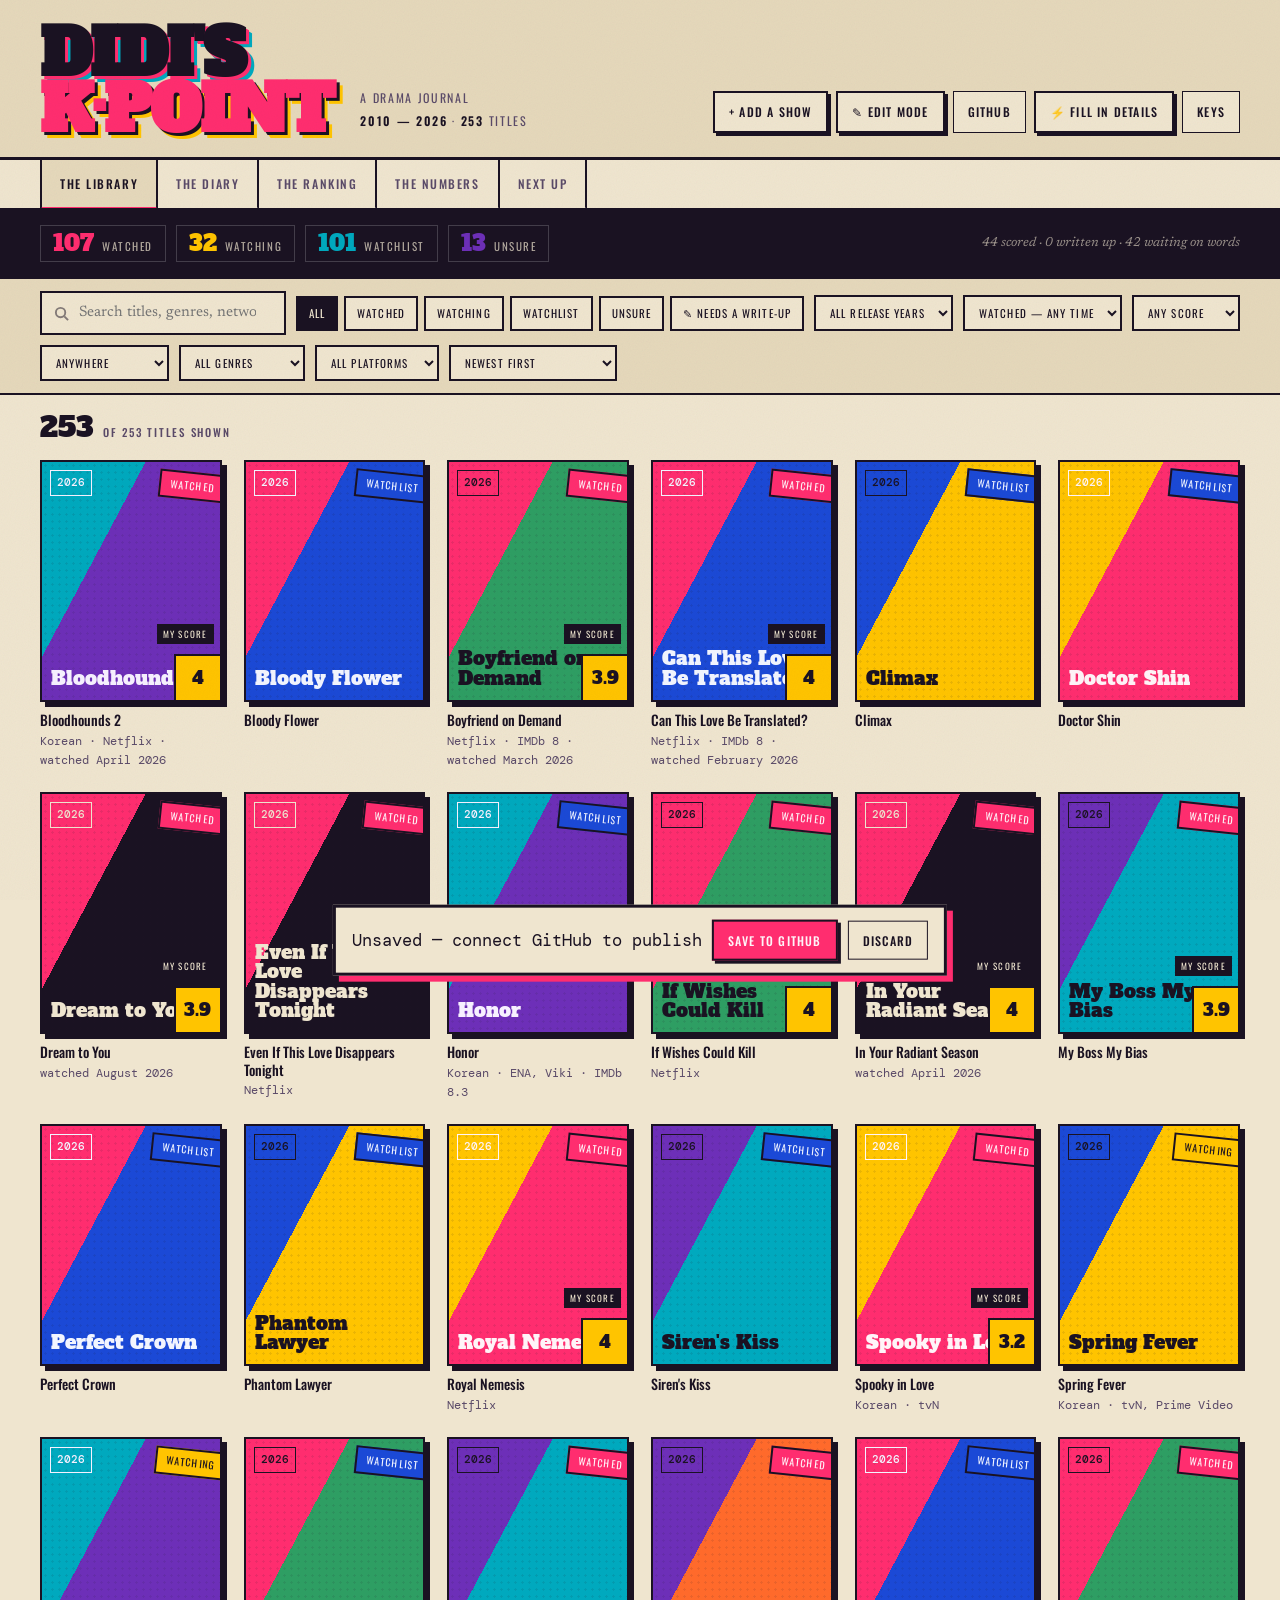
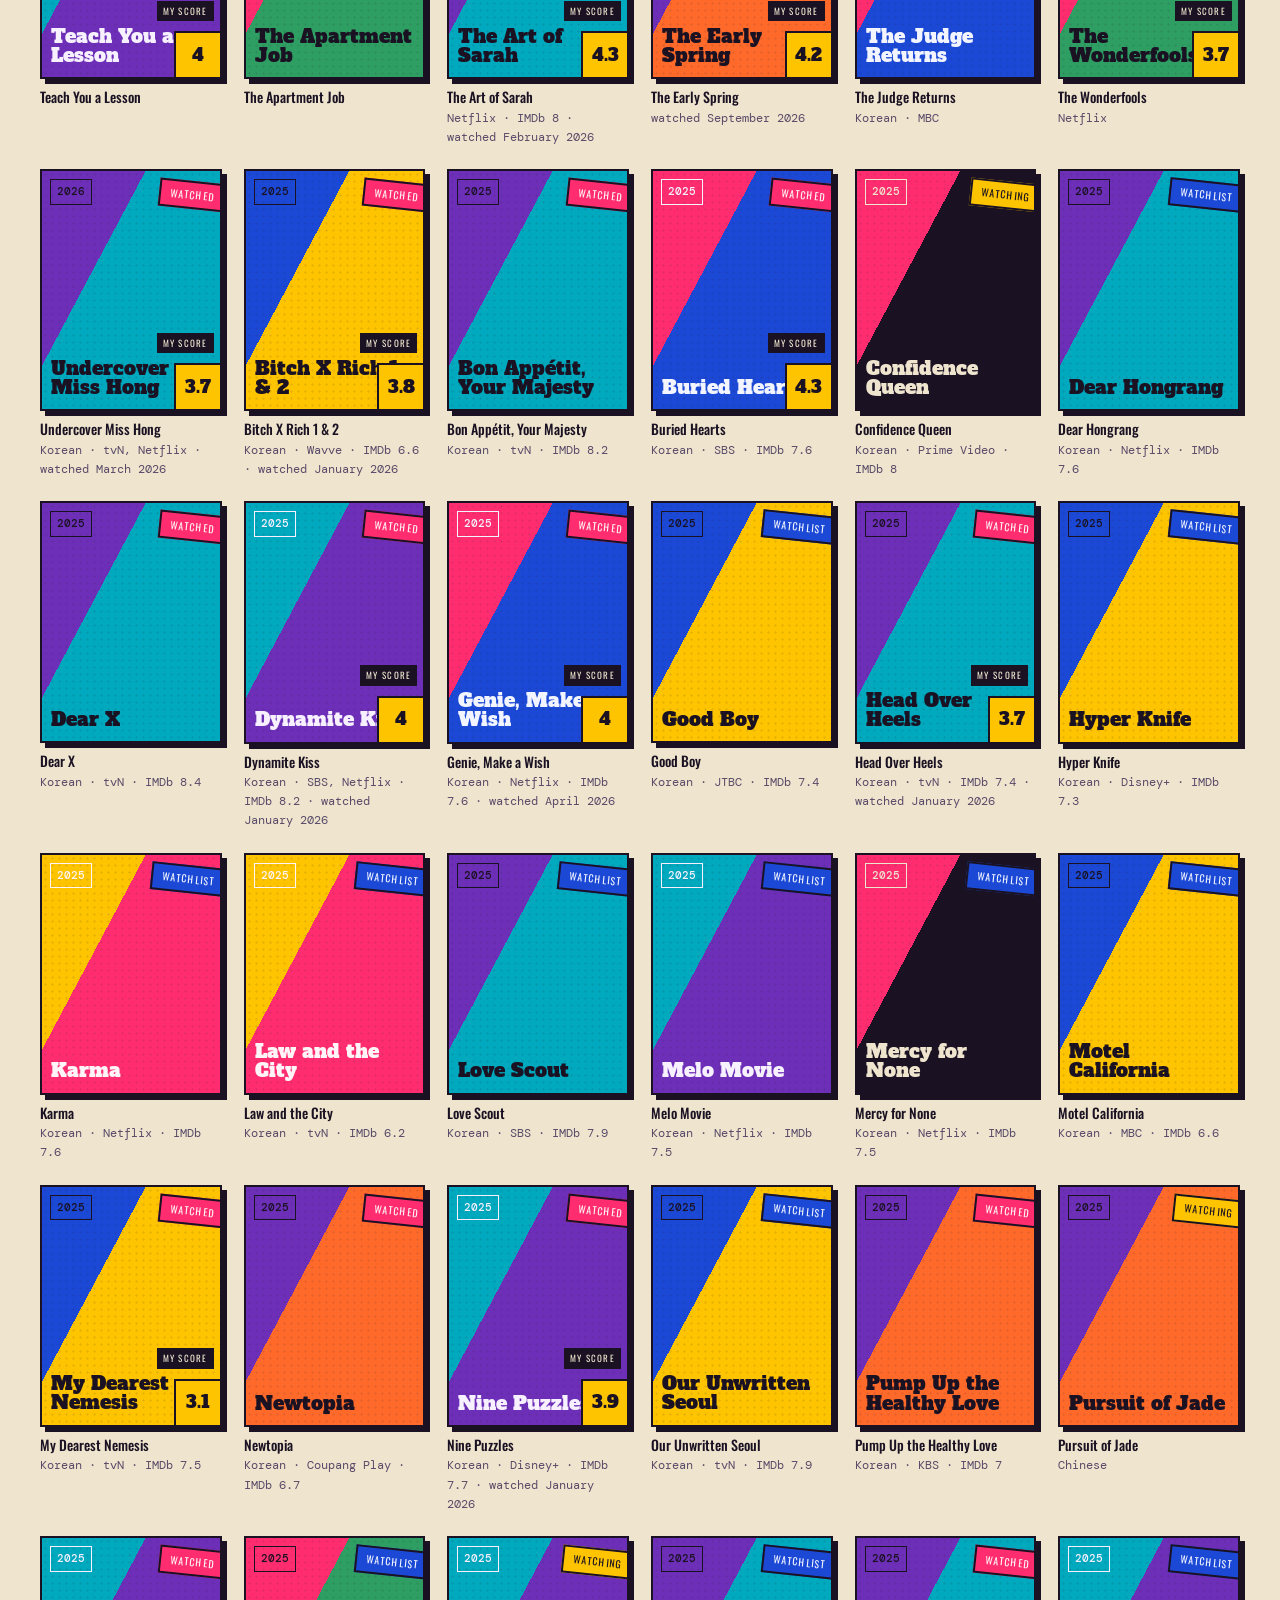
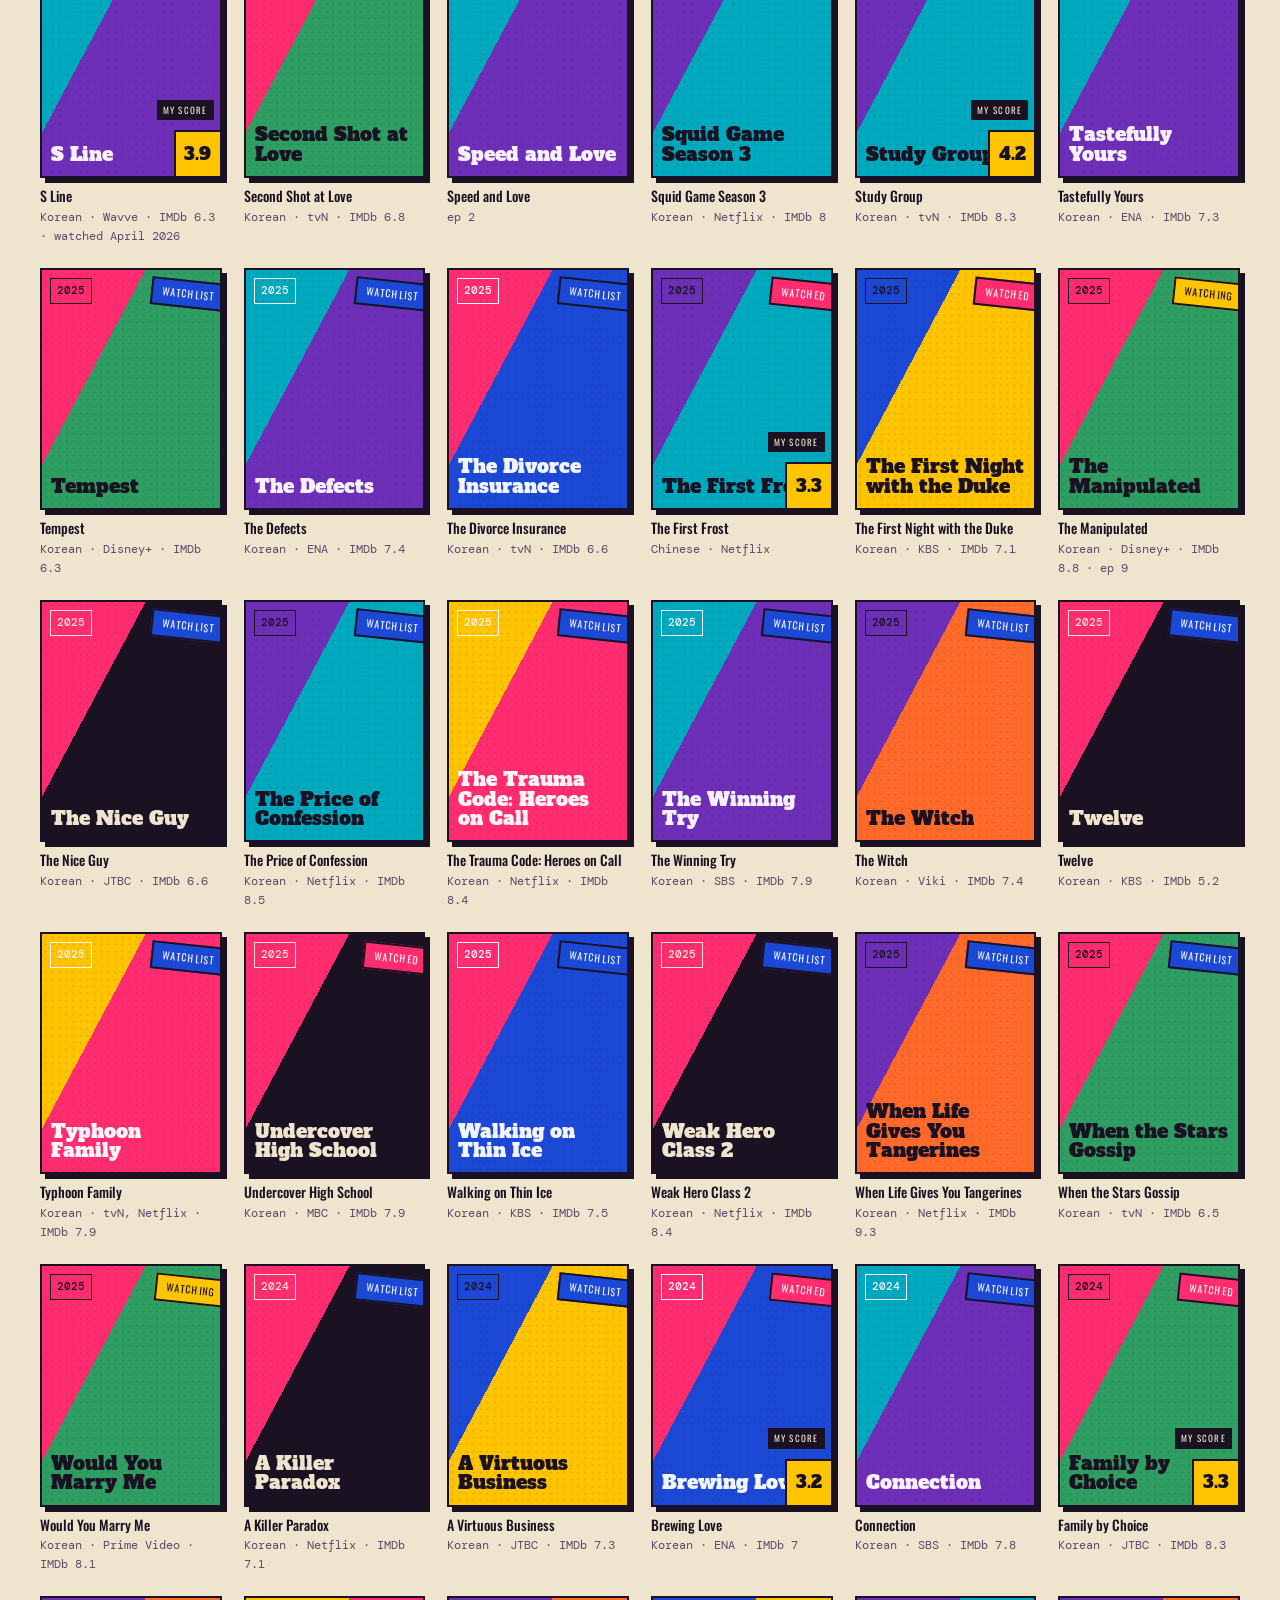
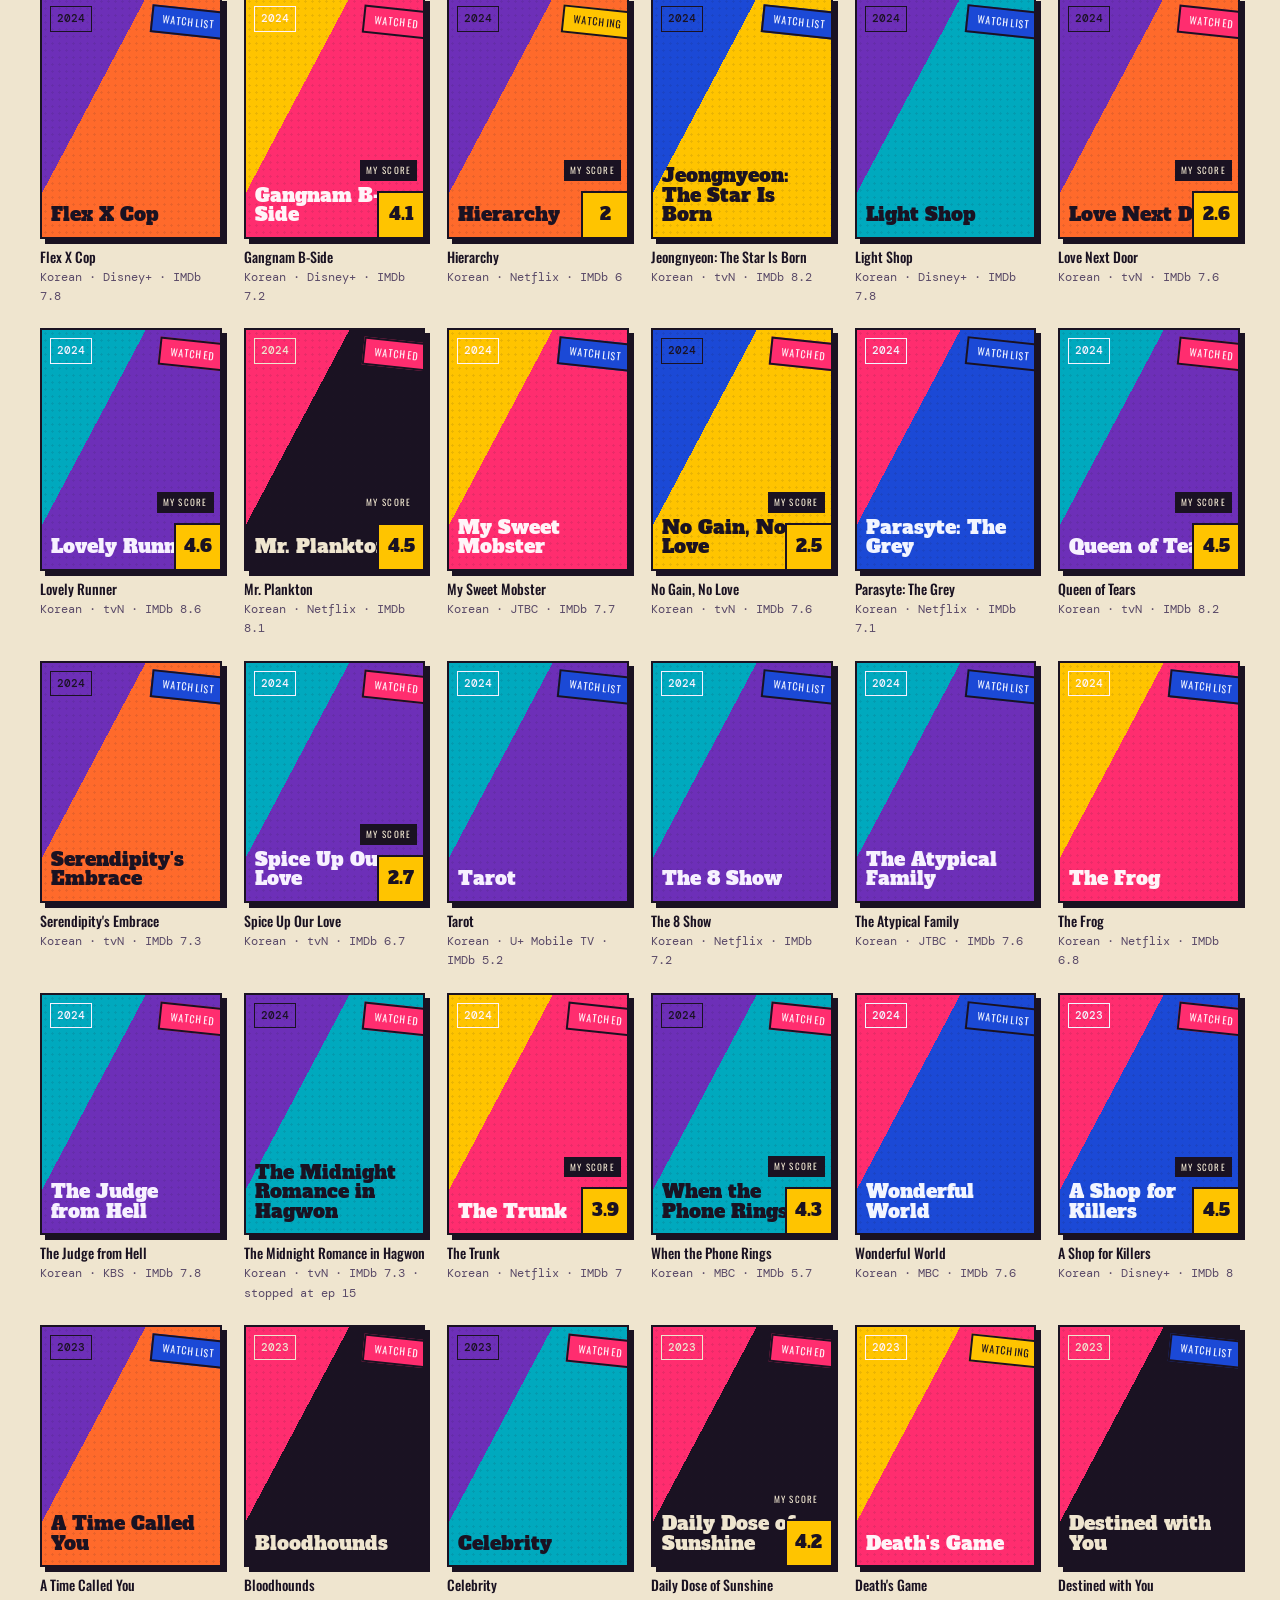
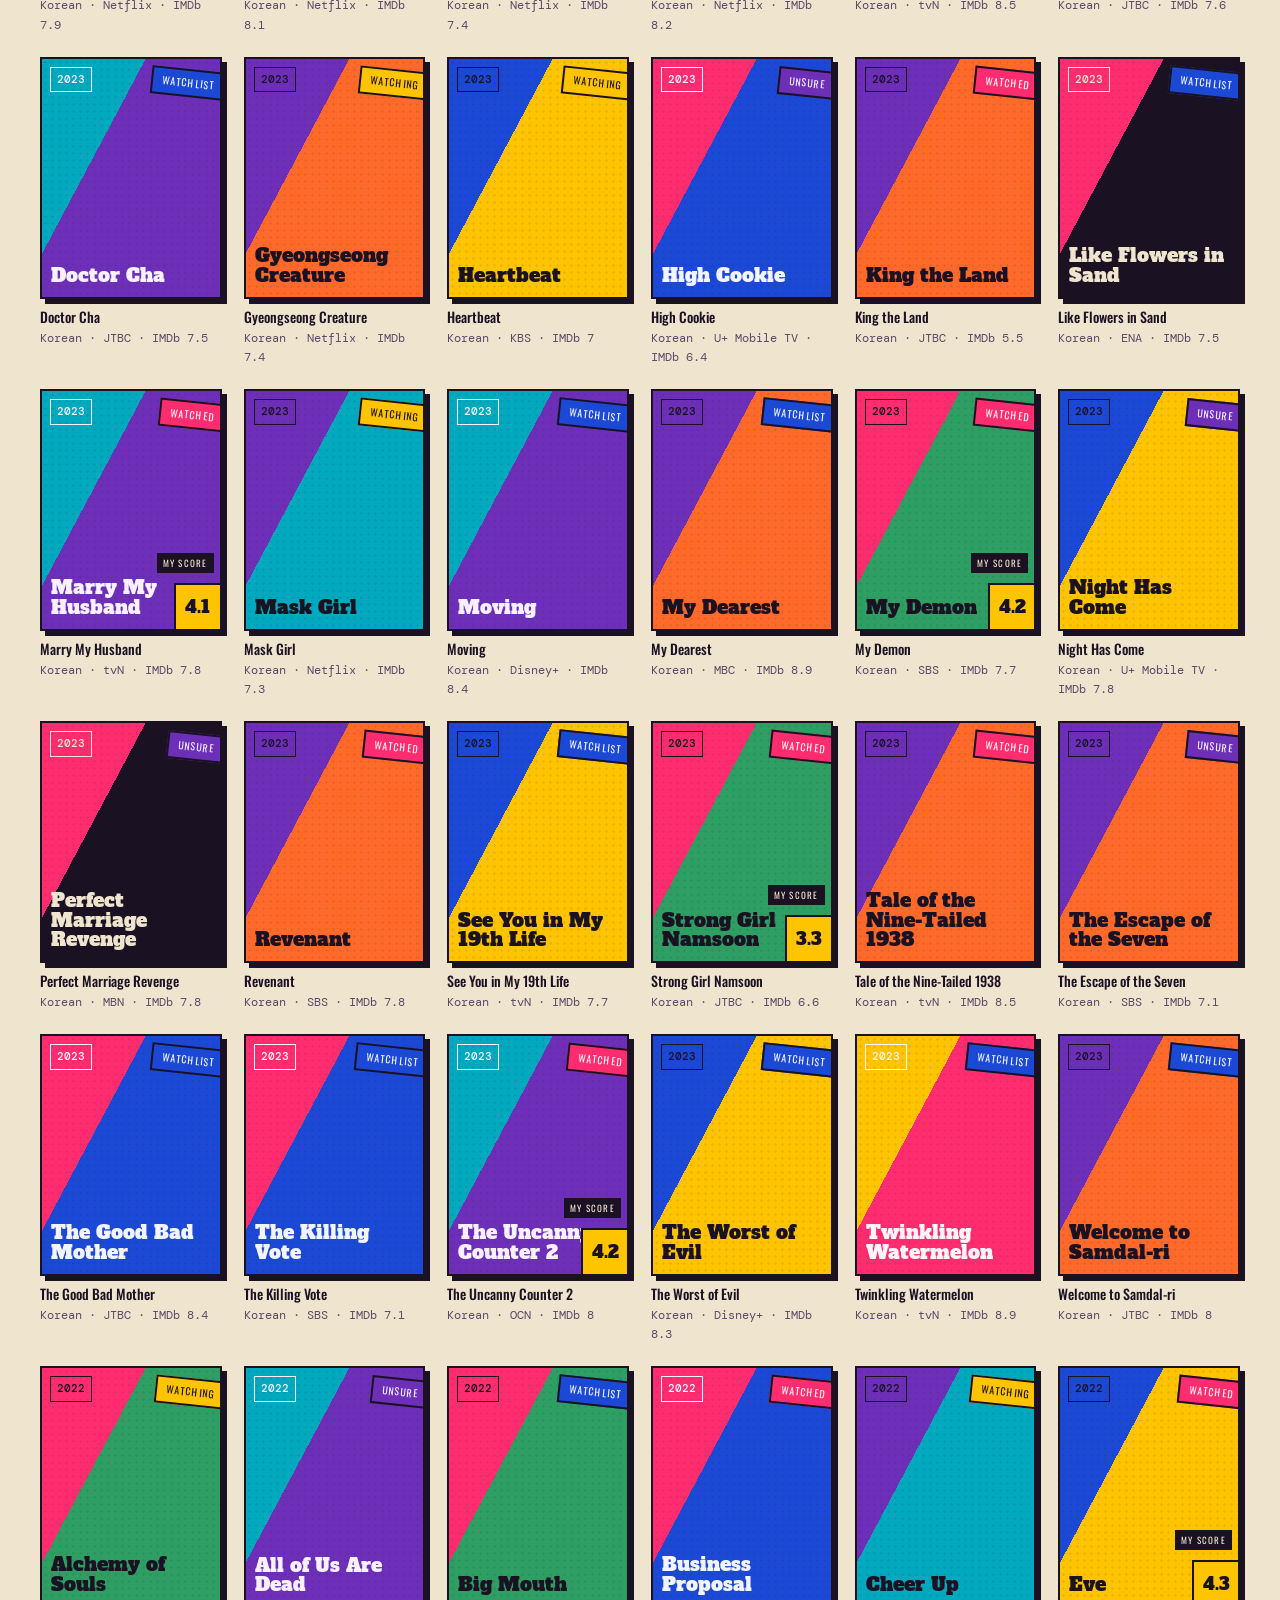
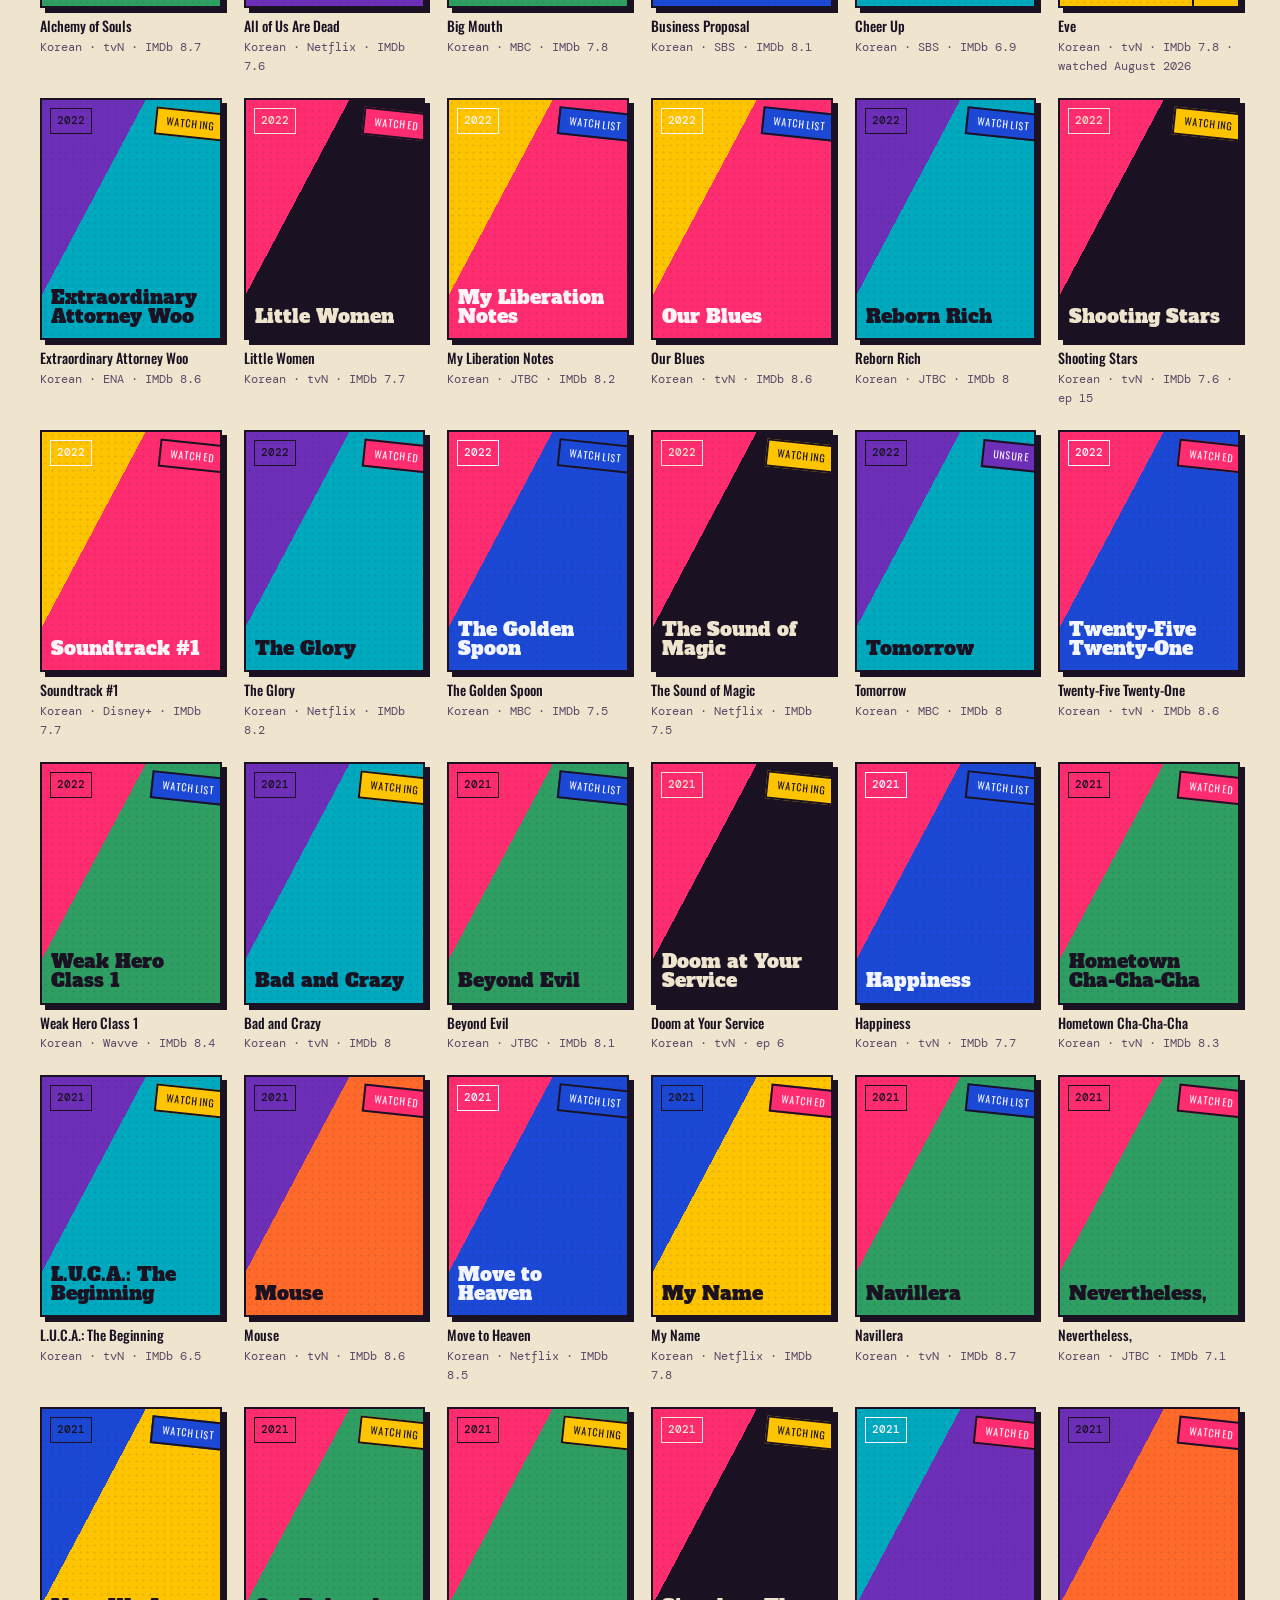
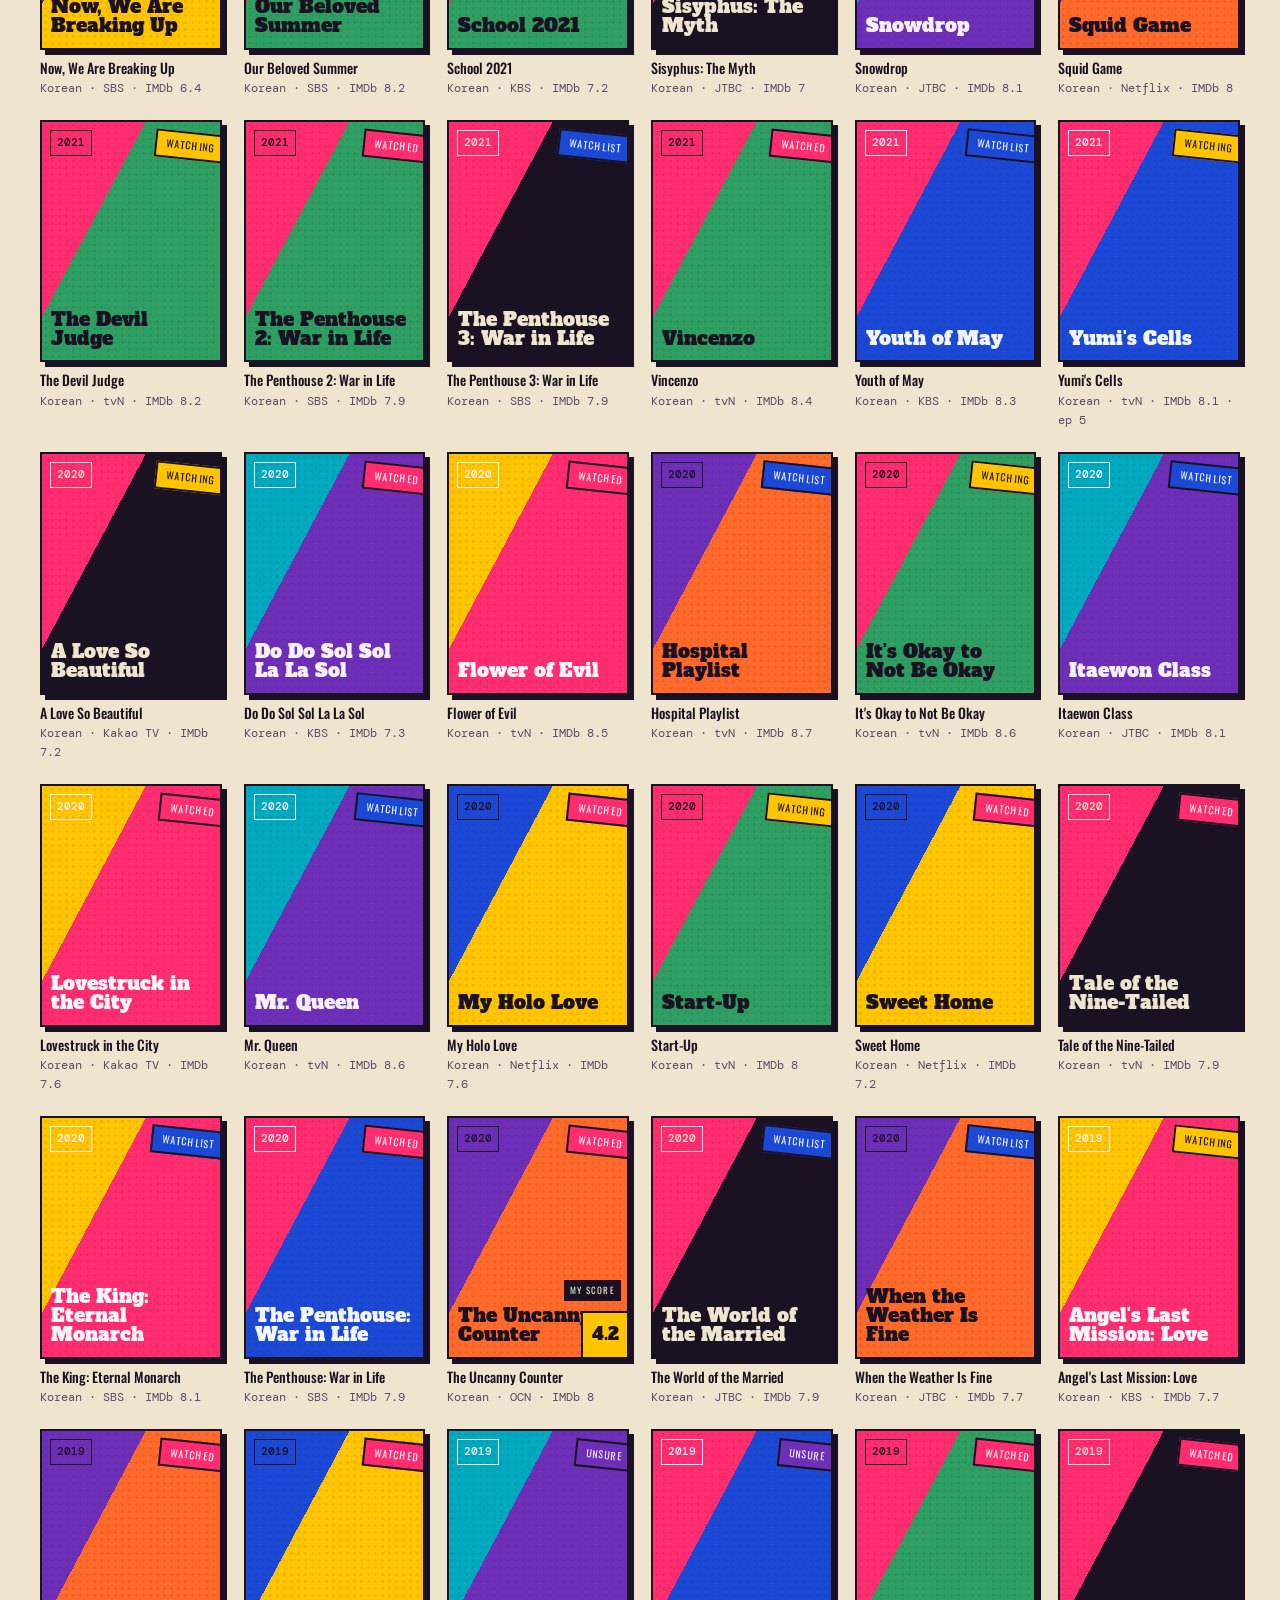
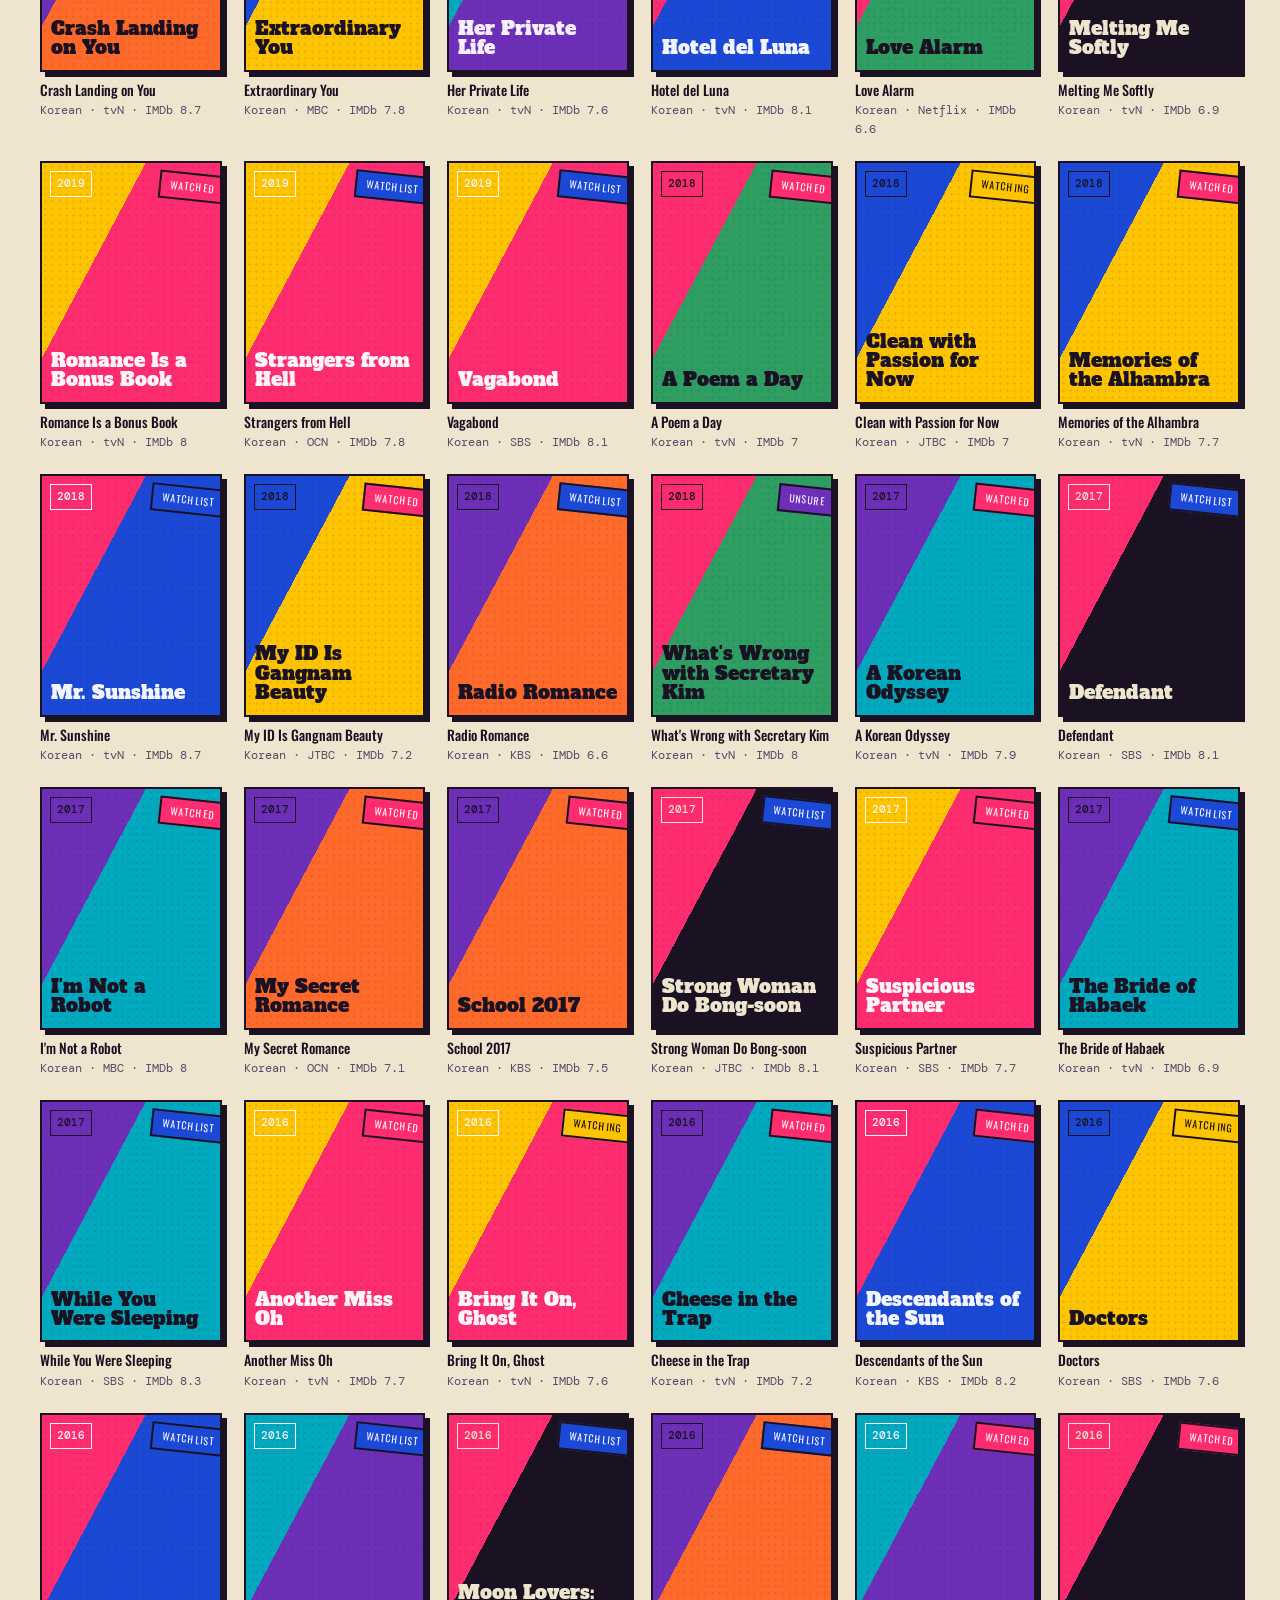
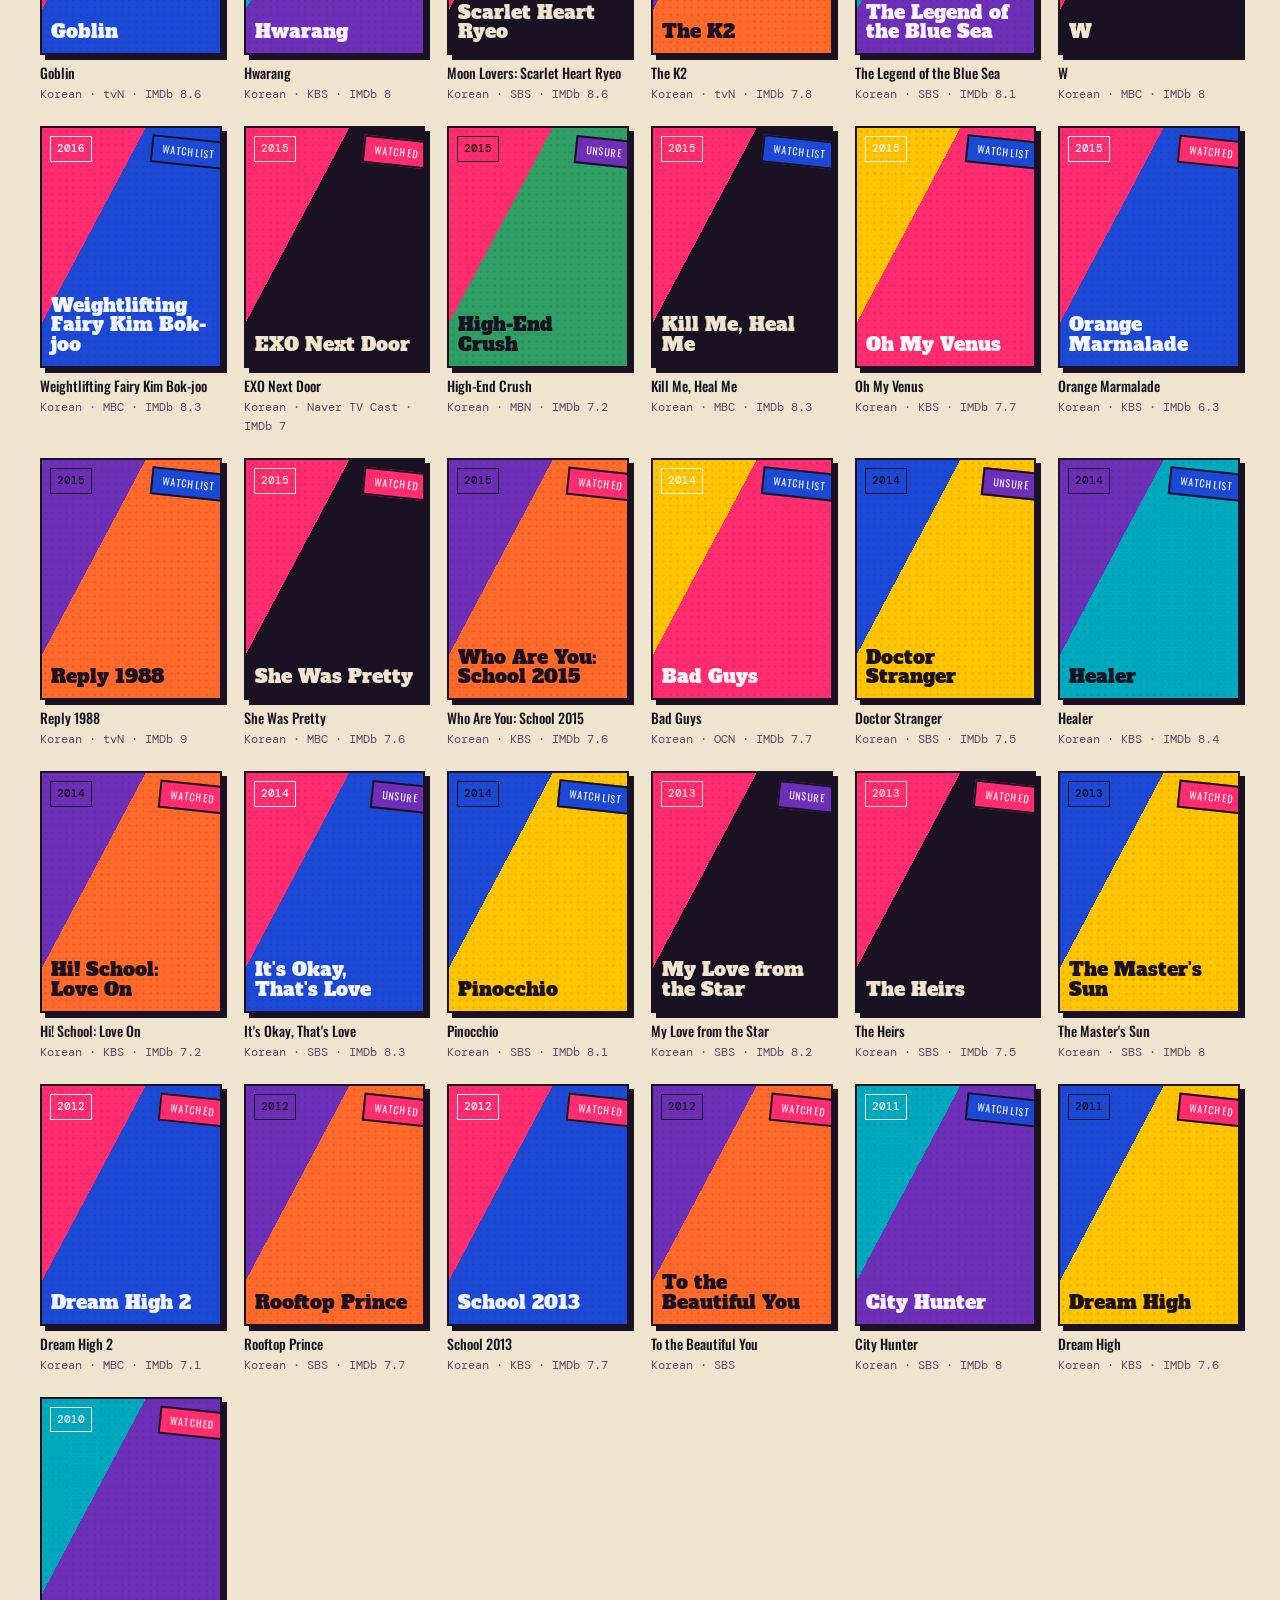
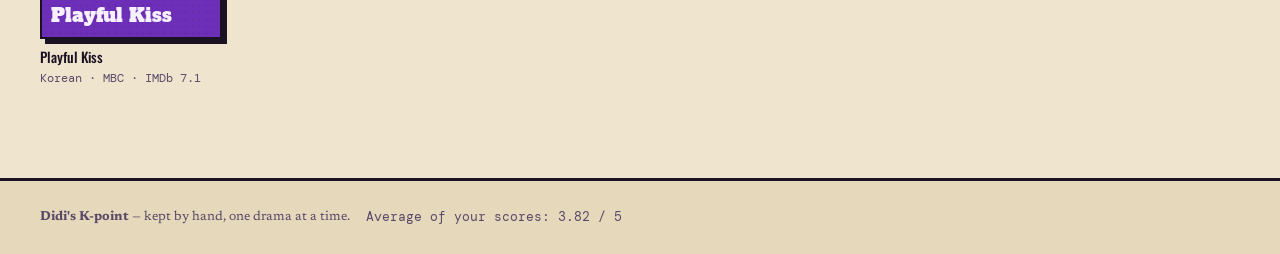
==== commit c2eed432: "Include enrich.js in index.html Added enrich.js script to the HTML file." ====
--- a/index.html
+++ b/index.html
@@ -115,5 +115,7 @@
 <div class="dropveil" id="dropveil"><span>Drop to add a picture</span></div>
 
 <script src="app.js"></script>
+  <script src="app.js"></script>
+<script src="enrich.js"></script>
 </body>
 </html>
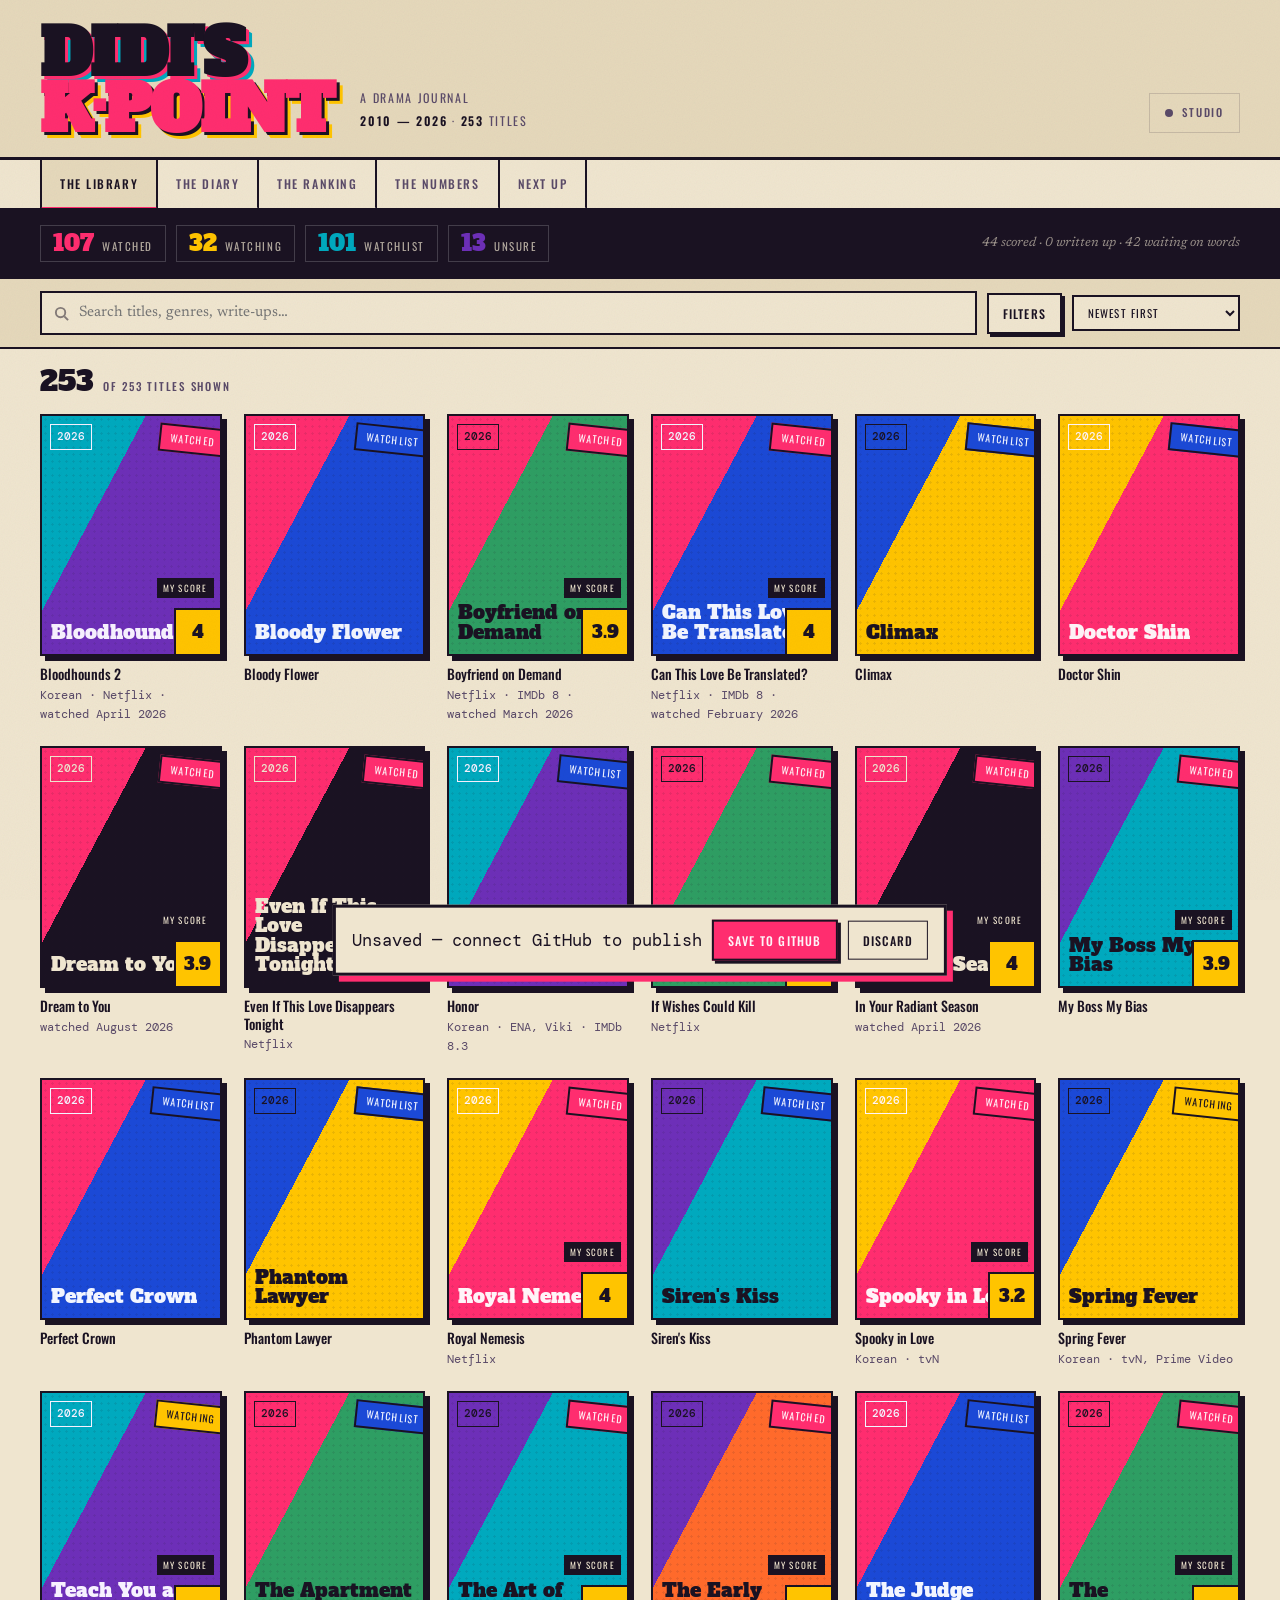
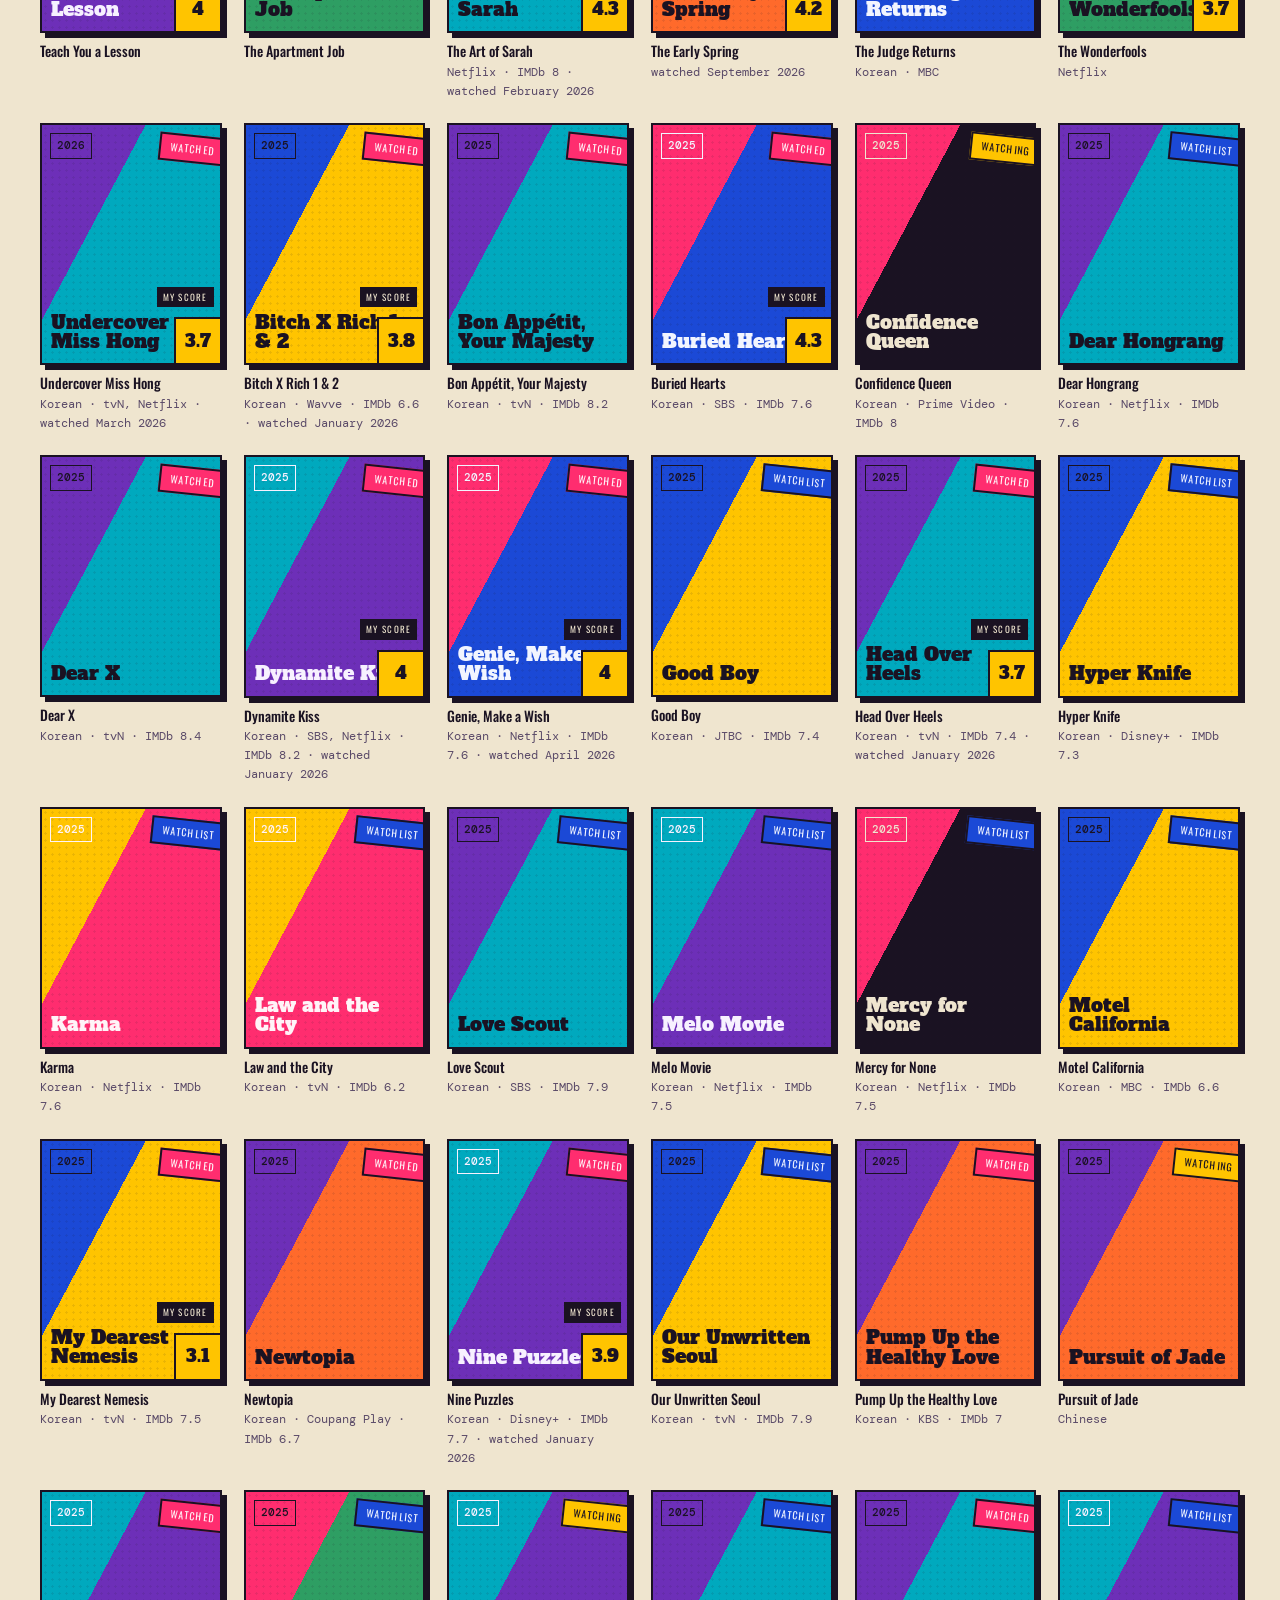
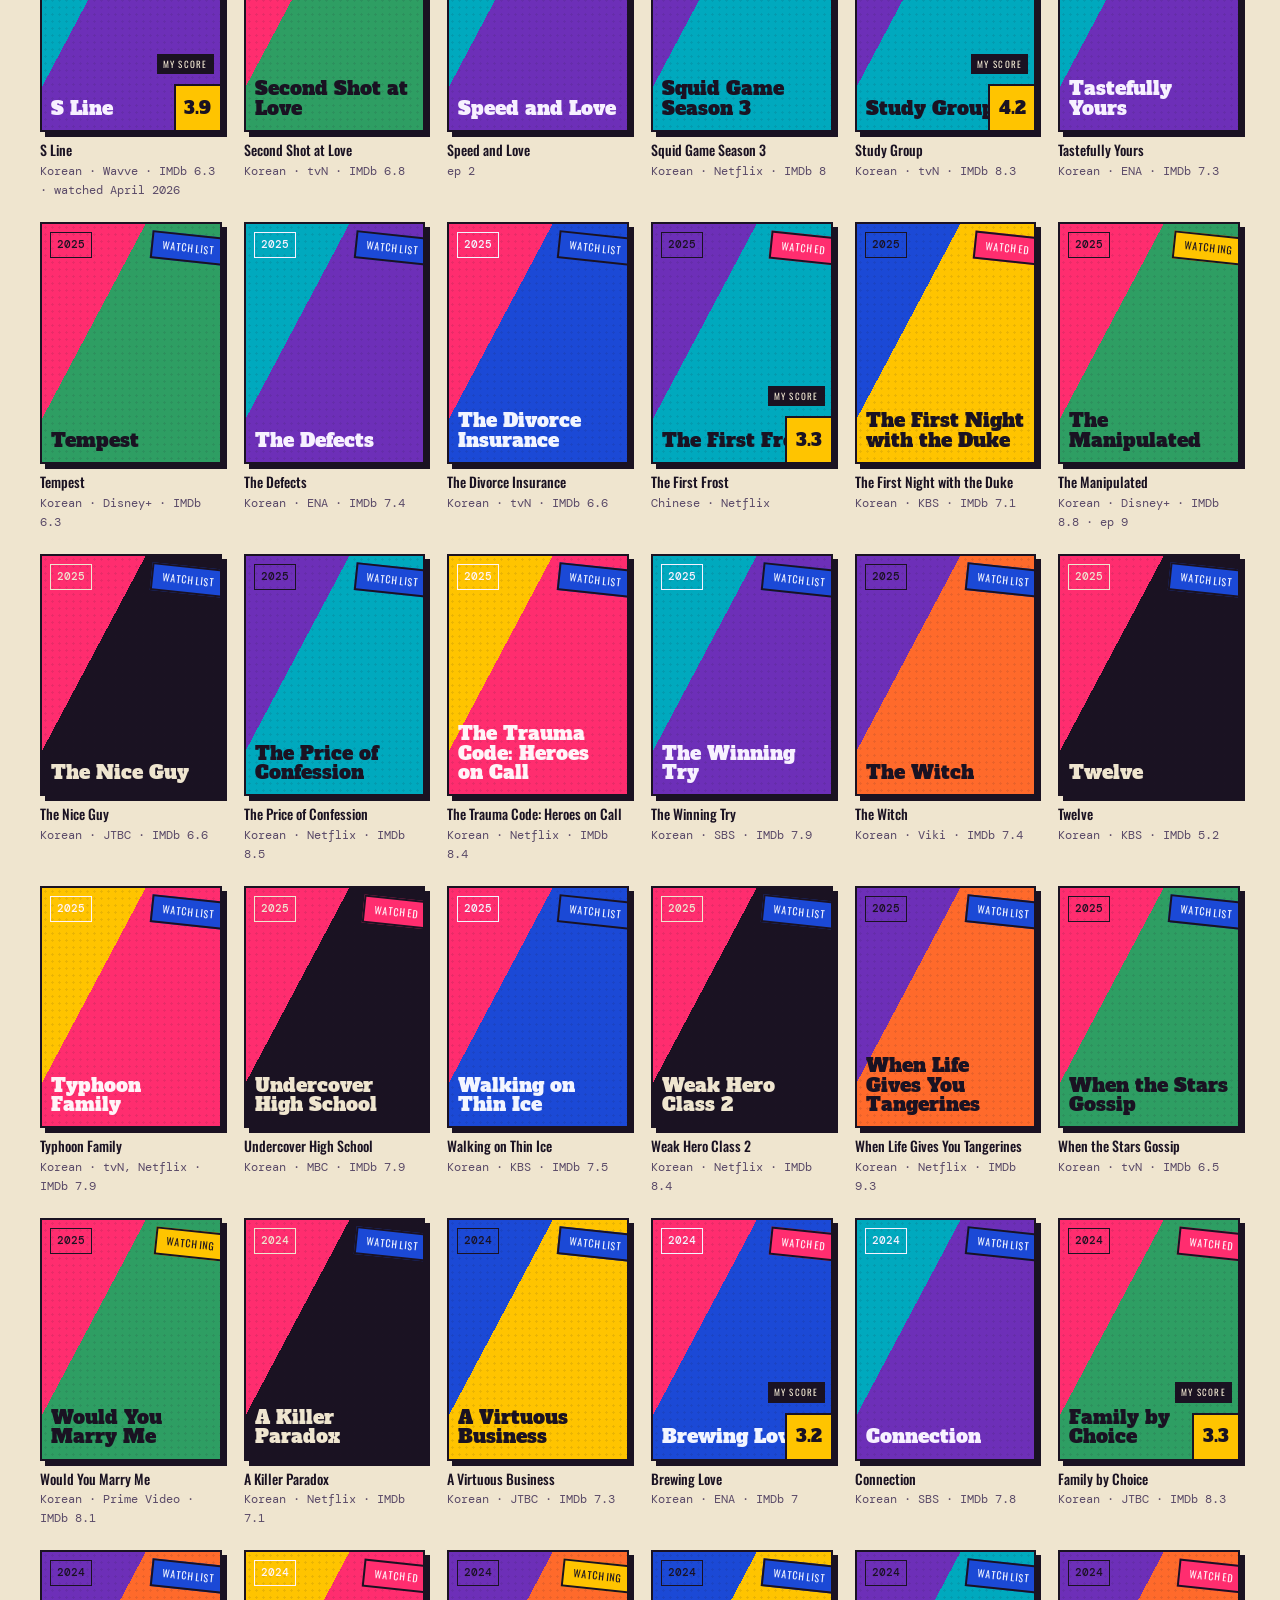
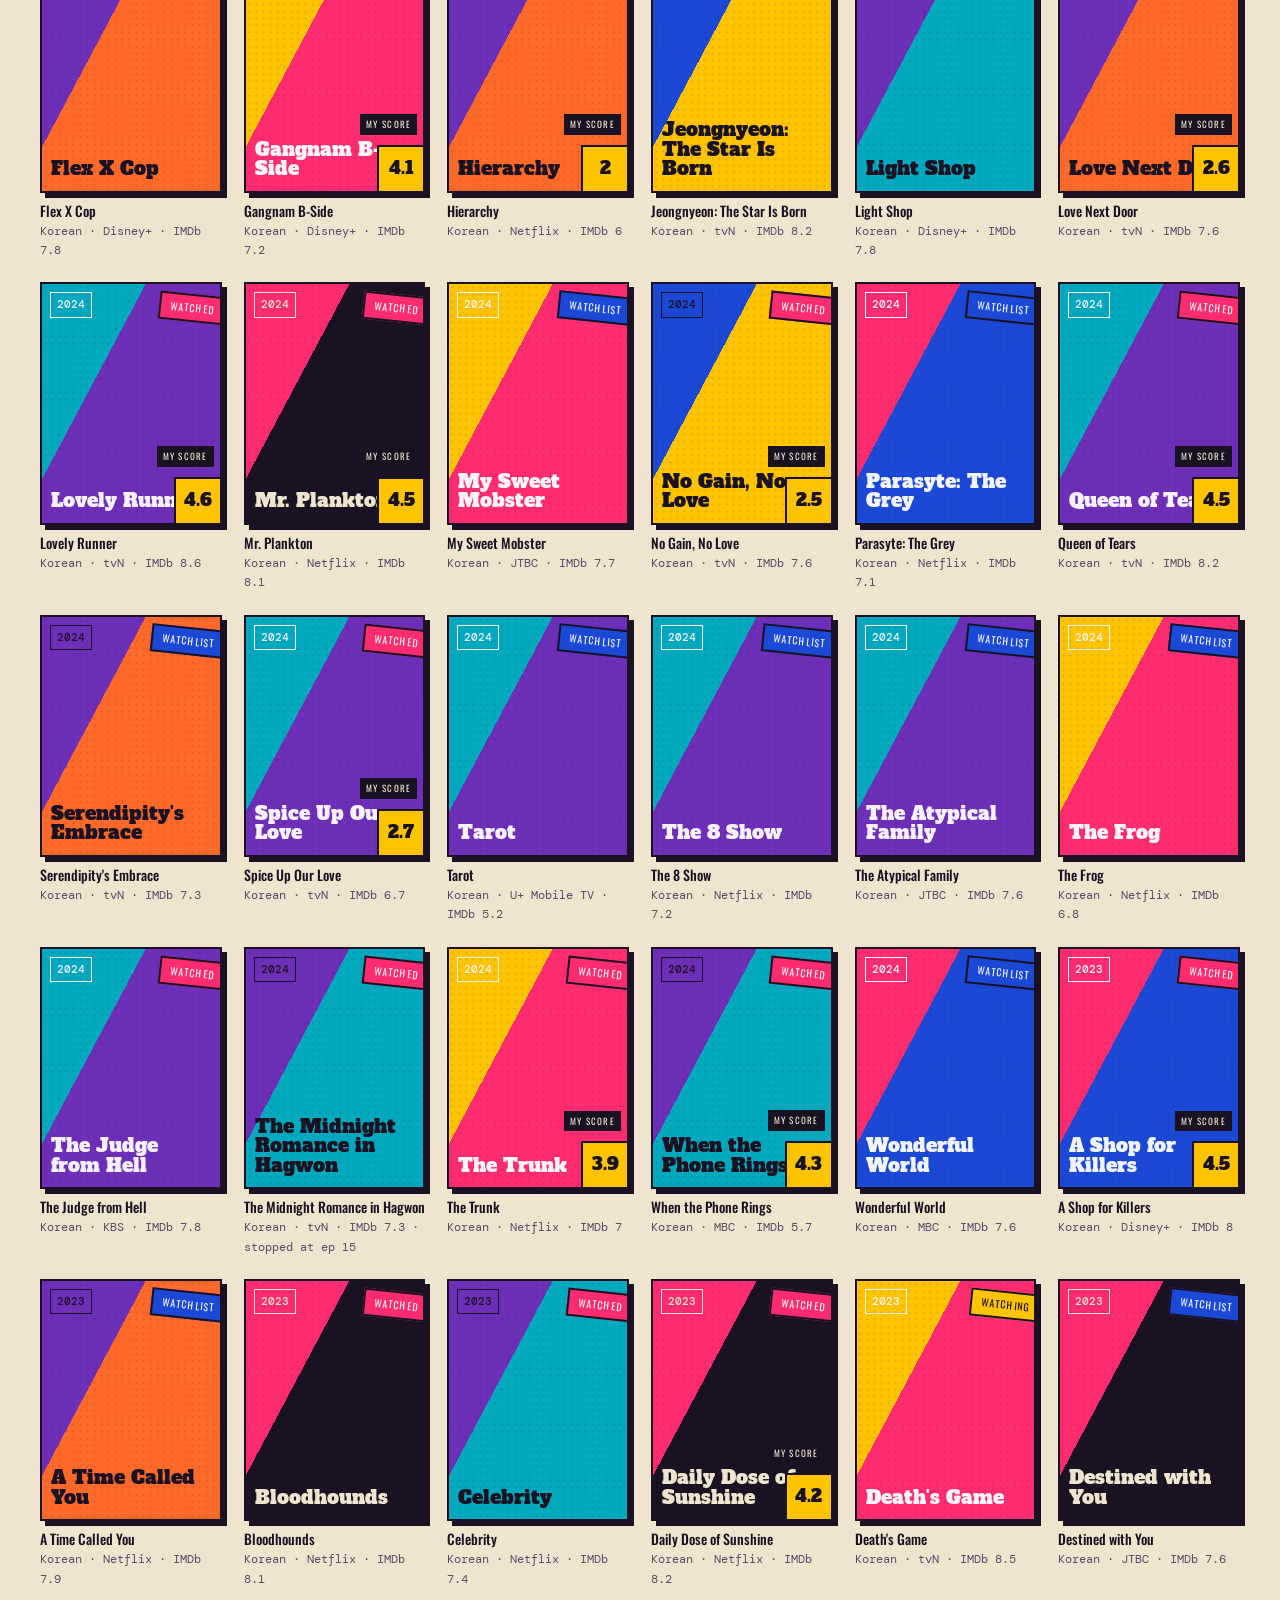
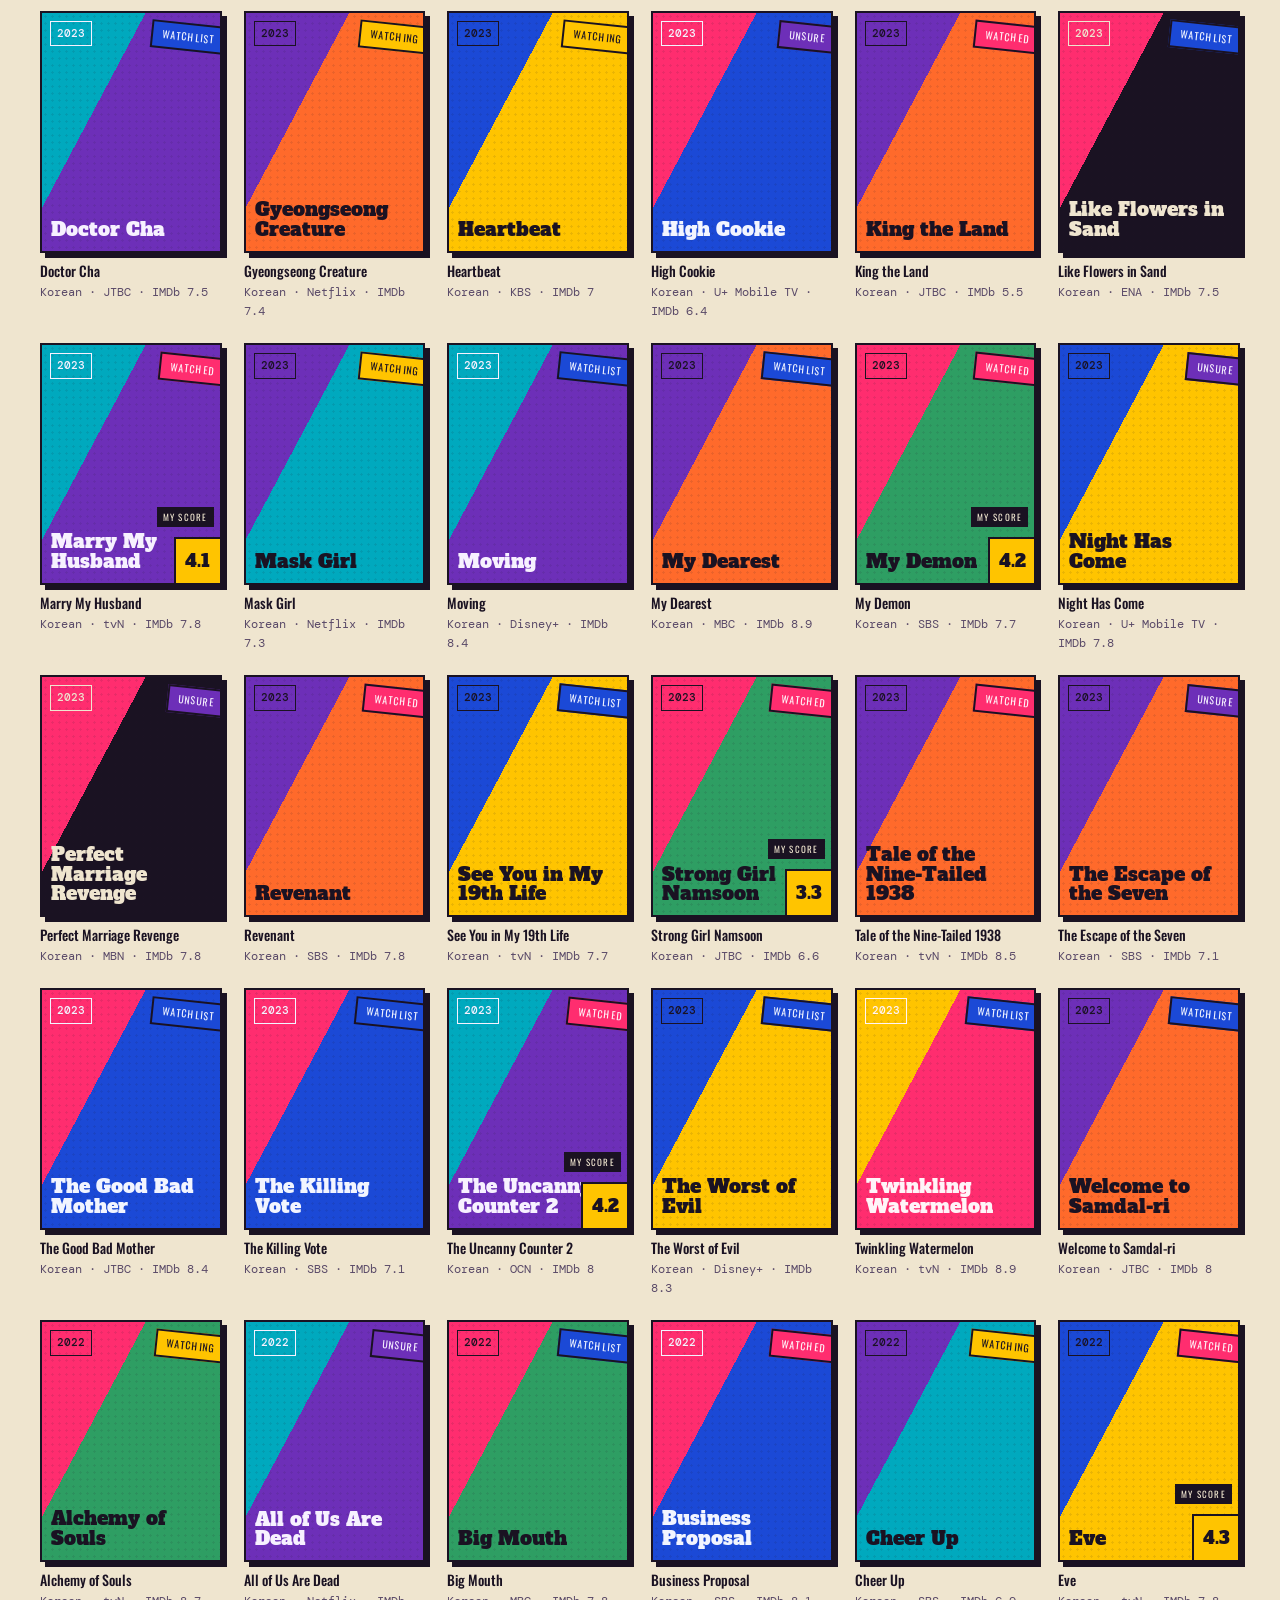
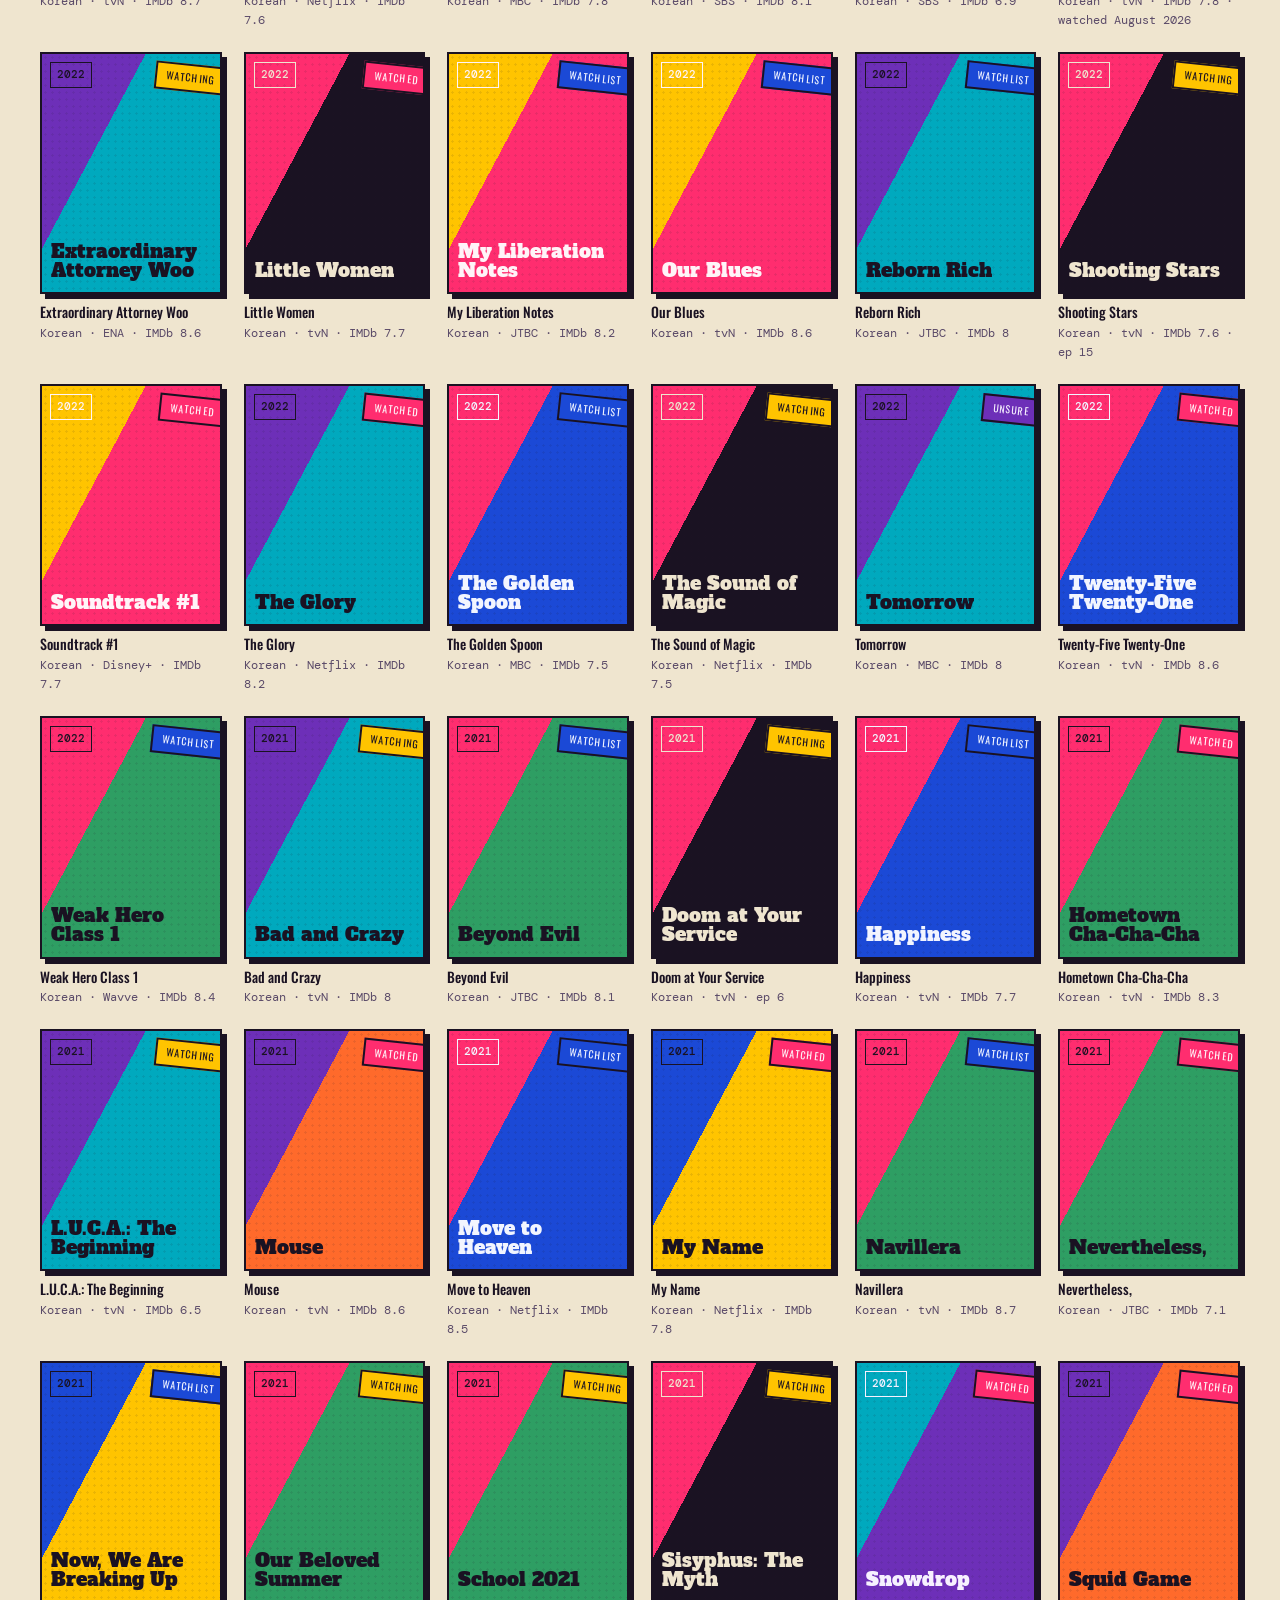
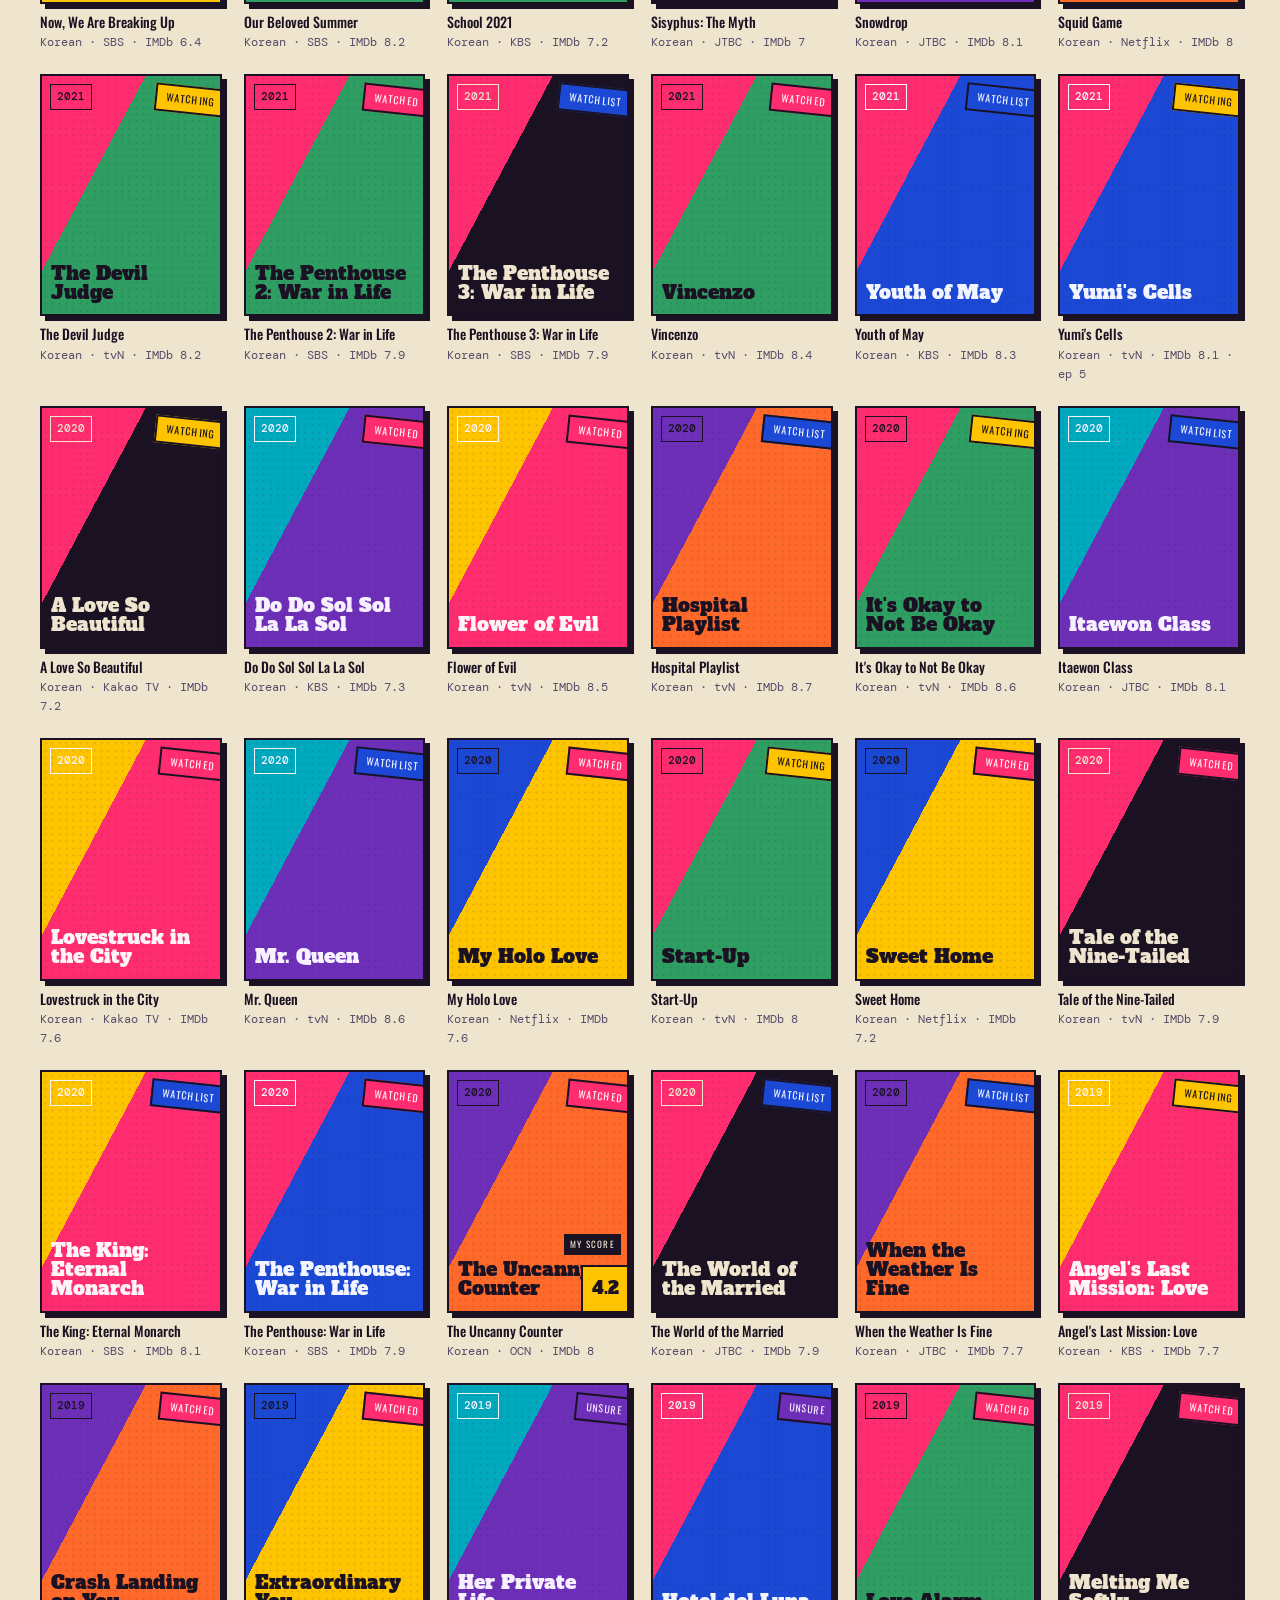
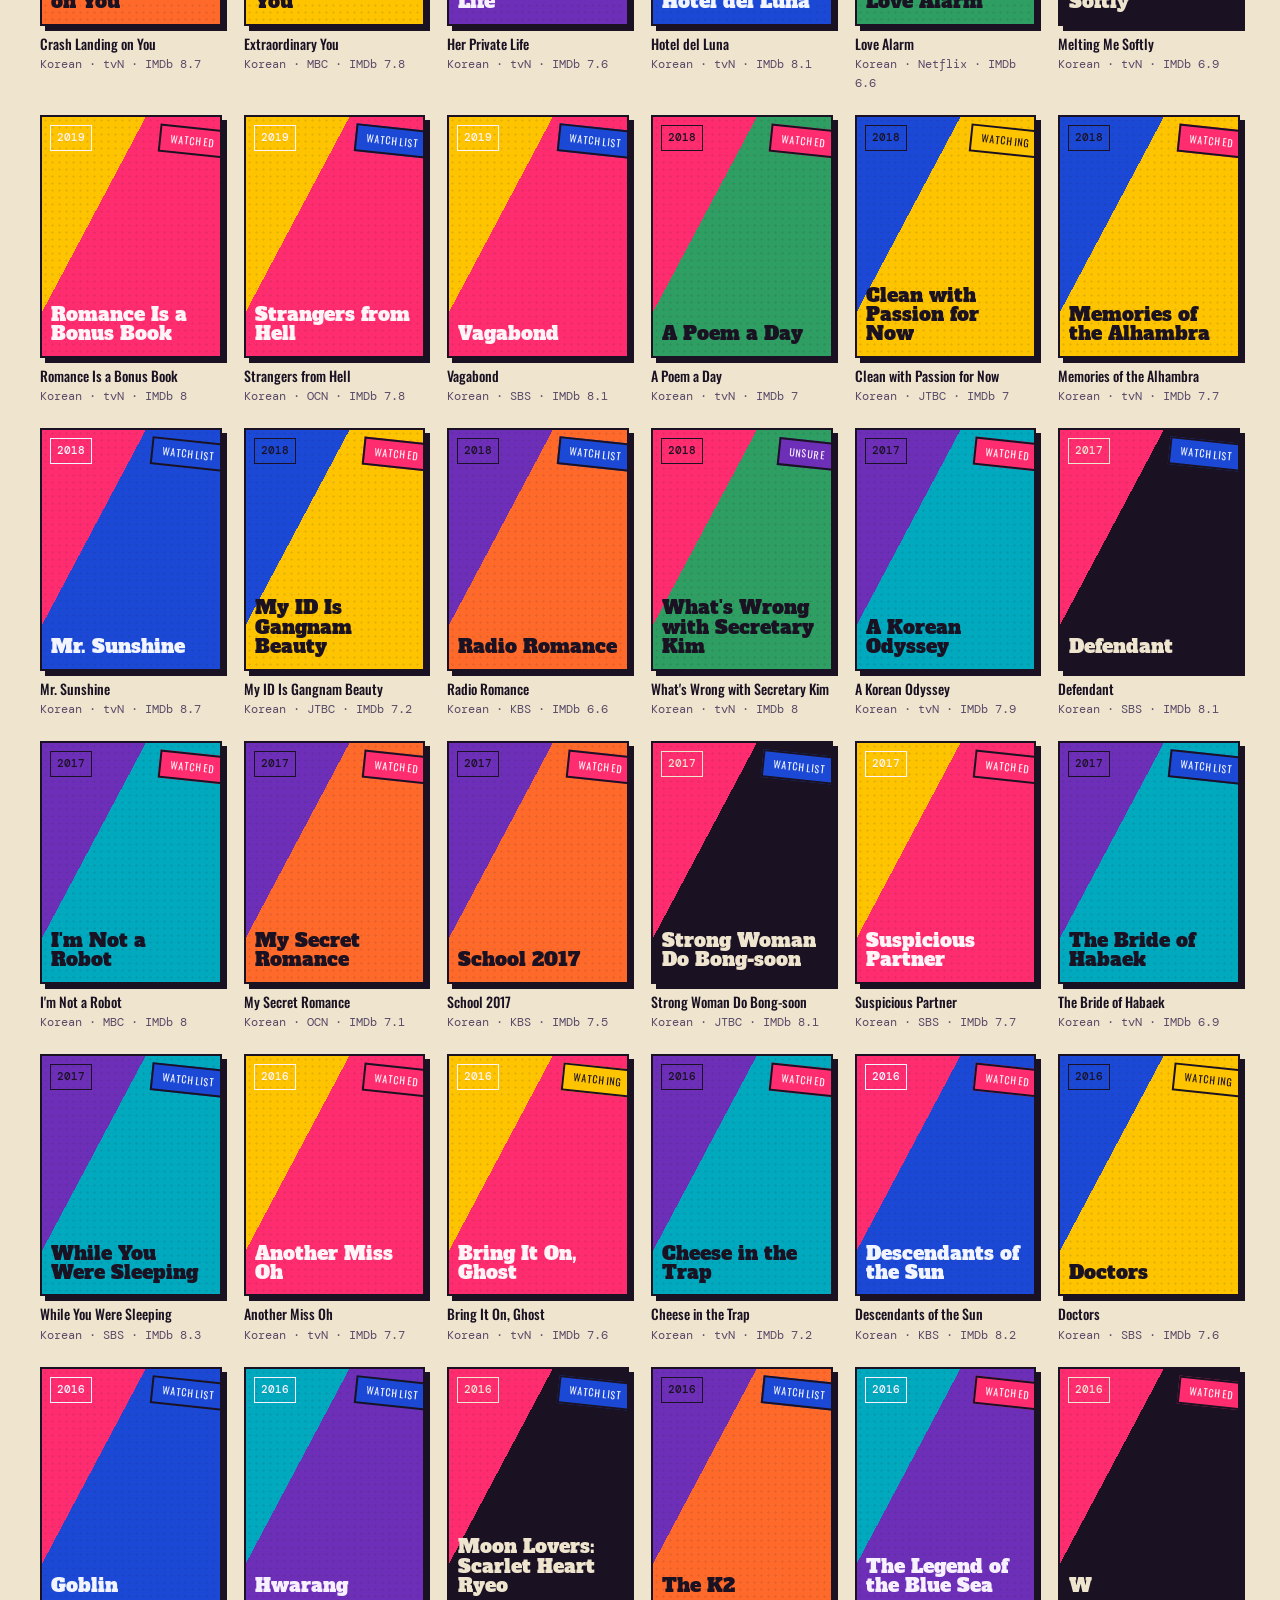
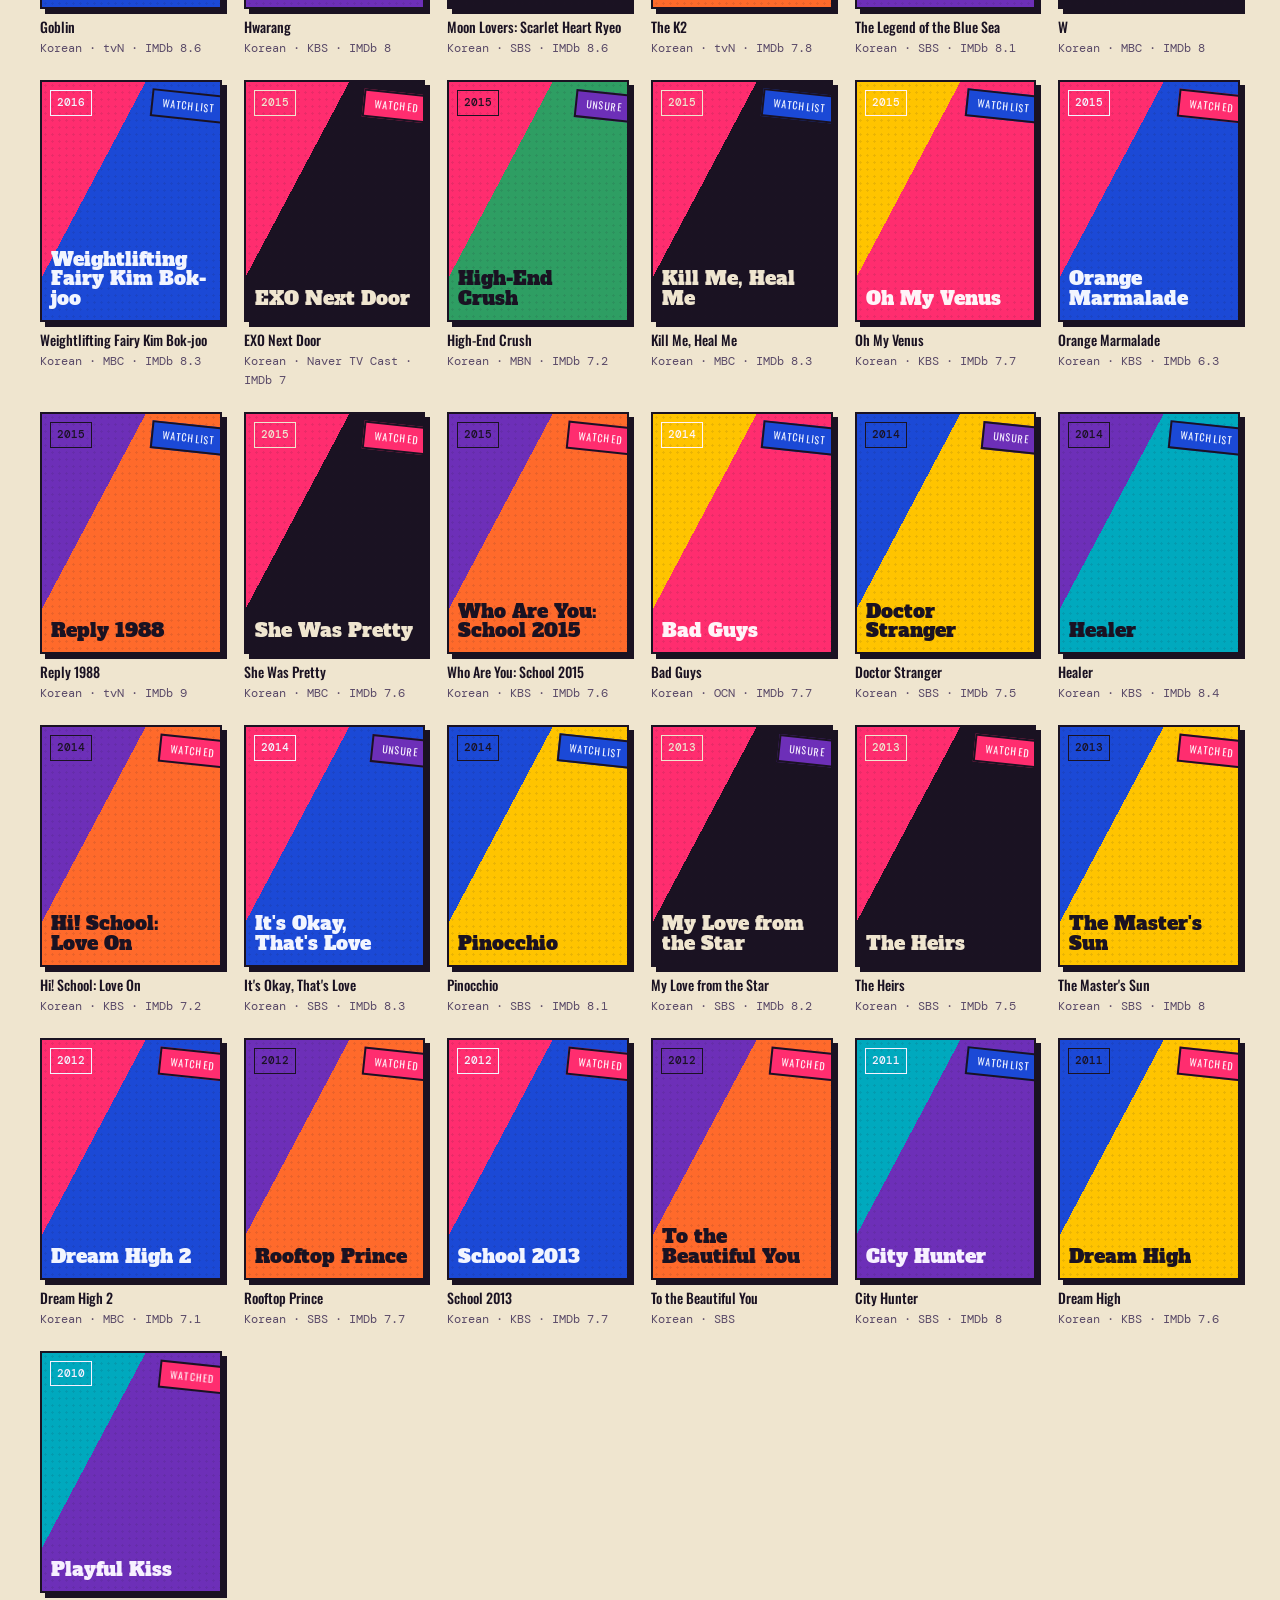
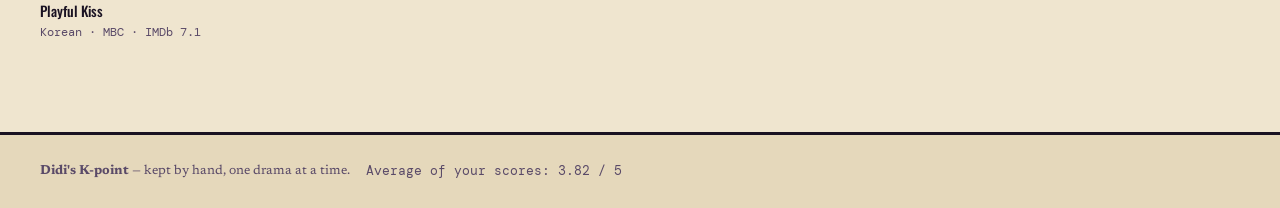
==== commit b1923f43: "Add files via upload" ====
--- a/index.html
+++ b/index.html
@@ -13,6 +13,7 @@
 <link rel="preconnect" href="https://fonts.gstatic.com" crossorigin>
 <link rel="stylesheet" href="https://fonts.googleapis.com/css2?family=Alfa+Slab+One&family=DM+Mono:wght@400;500&family=Newsreader:ital,opsz,wght@0,6..72,400;0,6..72,600;1,6..72,400&family=Oswald:wght@400;500;600&display=swap">
 <link rel="stylesheet" href="style.css">
+<link rel="stylesheet" href="chrome.css">
 </head>
 <body>
 
@@ -21,11 +22,18 @@
     <h1 class="logo">DIDI'S<em>K&middot;POINT</em></h1>
     <div class="mast-meta">
       A drama journal<br>
-      <b id="mastRange">—</b> &middot; <b id="mastCount">0</b> titles
+      <b id="mastRange">&mdash;</b> &middot; <b id="mastCount">0</b> titles
     </div>
-    <div class="mast-actions">
+    <div class="mast-corner">
+      <button class="studiobtn" id="studioBtn" type="button" aria-haspopup="dialog">
+        <span class="sdot" id="studioDot"></span>Studio
+      </button>
+    </div>
+    <!-- Author tools are staged here and moved into the Studio panel on load.
+         Add-ons append here too, so they end up in Studio automatically. -->
+    <div class="mast-actions" id="studioStage">
+      <button class="btn" id="editToggle" type="button" aria-pressed="false">&#9998; Edit mode</button>
       <button class="btn" id="addBtn" type="button">+ Add a show</button>
-      <button class="btn" id="editToggle" type="button" aria-pressed="false">✎ Edit mode</button>
       <button class="btn ghost" id="ghBtn" type="button">GitHub</button>
     </div>
   </div>
@@ -38,16 +46,12 @@
 <div class="controls" id="controls">
   <div class="controls-in">
     <label class="search">
-      <svg width="15" height="15" viewBox="0 0 16 16" fill="none" aria-hidden="true"><circle cx="7" cy="7" r="5" stroke="currentColor" stroke-width="2"/><path d="M11 11l4 4" stroke="currentColor" stroke-width="2"/></svg>
-      <input id="q" type="search" placeholder="Search titles, genres, networks, write-ups…" autocomplete="off">
+      <svg width="15" height="15" viewBox="0 0 16 16" fill="none" aria-hidden="true"><circle cx="7" cy="7" r="5" stroke="currentColor" stroke-width="2"></circle><path d="M11 11l4 4" stroke="currentColor" stroke-width="2"></path></svg>
+      <input id="q" type="search" placeholder="Search titles, genres, write-ups…" autocomplete="off">
     </label>
-    <div class="chips" id="statusChips"></div>
-    <select class="sel" id="yearSel" aria-label="Filter by release year"></select>
-    <select class="sel" id="watchedSel" aria-label="Filter by when you watched it"></select>
-    <select class="sel" id="bandSel" aria-label="Filter by your score"></select>
-    <select class="sel" id="countrySel" aria-label="Filter by country"></select>
-    <select class="sel" id="genreSel" aria-label="Filter by genre"></select>
-    <select class="sel" id="netSel" aria-label="Filter by platform"></select>
+    <button class="btn" id="filterBtn" type="button" aria-haspopup="dialog">
+      Filters<span class="fcount" id="filterCount" hidden>0</span>
+    </button>
     <select class="sel" id="sortSel" aria-label="Sort">
       <option value="year">Newest first</option>
       <option value="yearAsc">Oldest first</option>
@@ -64,6 +68,7 @@
       <option value="az">A → Z</option>
     </select>
   </div>
+  <div class="pills" id="pills"></div>
 </div>
 
 <div class="count" id="countLine"></div>
@@ -77,10 +82,63 @@
   </div>
 </footer>
 
-<!-- article -->
 <div class="reader" id="reader" role="dialog" aria-modal="true" aria-label="Article"></div>
 
-<!-- github panel -->
+<!-- filters -->
+<div class="sheet" id="filterSheet" role="dialog" aria-modal="true" aria-label="Filters">
+  <div class="sheet-card">
+    <div class="sec-h"><h2>Filters</h2><div class="rule"></div>
+      <button class="x big" id="filterClose" type="button" aria-label="Close">×</button></div>
+
+    <div class="fgroup">
+      <span class="label">Where you're at with it</span>
+      <div class="chips" id="statusChips"></div>
+    </div>
+
+    <div class="fgroup">
+      <span class="label">When</span>
+      <div class="selrow">
+        <select class="sel wide" id="yearSel" aria-label="Filter by release year"></select>
+        <select class="sel wide" id="watchedSel" aria-label="Filter by when you watched it"></select>
+      </div>
+    </div>
+
+    <div class="fgroup">
+      <span class="label">What it is</span>
+      <div class="selrow">
+        <select class="sel wide" id="genreSel" aria-label="Filter by genre"></select>
+        <select class="sel wide" id="netSel" aria-label="Filter by platform"></select>
+        <select class="sel wide" id="countrySel" aria-label="Filter by country"></select>
+      </div>
+    </div>
+
+    <div class="fgroup">
+      <span class="label">How you rated it</span>
+      <div class="selrow">
+        <select class="sel wide" id="bandSel" aria-label="Filter by your score"></select>
+      </div>
+    </div>
+
+    <div class="row" style="margin-top:22px">
+      <button class="btn solid" id="filterDone" type="button">Show results</button>
+      <button class="btn ghost" id="filterClear" type="button">Clear everything</button>
+    </div>
+  </div>
+</div>
+
+<!-- studio -->
+<div class="sheet" id="studioSheet" role="dialog" aria-modal="true" aria-label="Studio">
+  <div class="sheet-card">
+    <div class="sec-h"><h2>Studio</h2><div class="rule"></div>
+      <button class="x big" id="studioClose" type="button" aria-label="Close">×</button></div>
+    <p class="fine" id="studioState">Everything published.</p>
+    <div class="studiotools" id="studioTools"></div>
+    <p class="fine" style="margin-top:18px">Edit mode turns the whole page editable — click any
+    title, paragraph or score bar and type. Press <b>E</b> to toggle it from anywhere.</p>
+  </div>
+</div>
+
+<!-- github -->
 <div class="sheet" id="ghSheet" role="dialog" aria-modal="true" aria-label="GitHub connection">
   <div class="sheet-card">
     <div class="sec-h"><h2>Save straight to GitHub</h2><div class="rule"></div>
@@ -115,7 +173,7 @@
 <div class="dropveil" id="dropveil"><span>Drop to add a picture</span></div>
 
 <script src="app.js"></script>
-  <script src="app.js"></script>
 <script src="enrich.js"></script>
+<script src="playlists.js"></script>
 </body>
 </html>
--- a/chrome.css
+++ b/chrome.css
@@ -0,0 +1,85 @@
+/* ═══════════════════════════════════════════════════════════════════
+   Didi's K-point — the chrome
+   Loads after style.css. Quietens the control bar down to three
+   things, moves the author tools into Studio, and adds the shortlist.
+   ═══════════════════════════════════════════════════════════════ */
+
+/* ── masthead: author tools out of sight ────────────────────── */
+.mast-actions{display:none!important}          /* staging only — moved into Studio */
+.mast-corner{margin-left:auto;padding-bottom:6px}
+.studiobtn{display:inline-flex;align-items:center;gap:9px;
+  font-family:"Oswald",Impact,sans-serif;text-transform:uppercase;letter-spacing:.16em;
+  font-size:11px;font-weight:500;padding:10px 15px;cursor:pointer;
+  background:transparent;color:var(--ink-soft);border:1px solid var(--hair)}
+.studiobtn:hover{color:var(--ink);border-color:var(--ink);background:var(--paper)}
+.sdot{width:8px;height:8px;background:var(--ink-soft);border-radius:50%;flex:none}
+.studiobtn.dirty{color:var(--ink);border-color:var(--ink)}
+.studiobtn.dirty .sdot{background:var(--pink);
+  box-shadow:0 0 0 4px color-mix(in srgb, var(--pink) 25%, transparent)}
+@media (prefers-reduced-motion:no-preference){
+  .studiobtn.dirty .sdot{animation:pulse 2s ease-in-out infinite}
+  @keyframes pulse{0%,100%{opacity:1}50%{opacity:.45}}
+}
+.studiotools{display:flex;flex-wrap:wrap;gap:10px;margin-top:18px}
+.studiotools .btn{margin:0}
+
+/* ── control bar: search · filters · sort ───────────────────── */
+.controls-in{gap:10px}
+.controls-in .search{flex:1 1 260px}
+#filterBtn{display:inline-flex;align-items:center;gap:8px;white-space:nowrap}
+.fcount{display:inline-grid;place-items:center;min-width:19px;height:19px;padding:0 5px;
+  background:var(--pink);color:var(--on-pink);font-family:"DM Mono",monospace;
+  font-size:11px;line-height:1;border:1.5px solid var(--ink)}
+.fcount[hidden]{display:none}
+
+/* active filters, shown as something you can flick off */
+.pills{max-width:var(--w);margin:0 auto;padding:0 20px 12px;display:flex;gap:7px;flex-wrap:wrap}
+.pills:empty{display:none}
+.pill{display:inline-flex;align-items:center;gap:8px;font-family:"Oswald",sans-serif;
+  text-transform:uppercase;letter-spacing:.09em;font-size:10.5px;padding:5px 7px 5px 11px;
+  border:2px solid var(--ink);background:var(--paper);cursor:pointer;white-space:nowrap}
+.pill:hover{background:var(--paper-3)}
+.pill b{font-weight:500}
+.pill i{font-style:normal;opacity:.55;font-size:13px;line-height:1}
+.pill.clearall{background:var(--ink);color:var(--paper);padding-right:11px}
+
+/* ── filter panel ───────────────────────────────────────────── */
+.fgroup{margin-top:22px;display:flex;flex-direction:column;gap:10px}
+.fgroup:first-of-type{margin-top:18px}
+.selrow{display:grid;gap:10px;grid-template-columns:repeat(auto-fit,minmax(190px,1fr))}
+select.sel.wide{max-width:none;width:100%;padding:10px 12px;font-size:11px}
+#filterSheet .chips{gap:7px}
+#filterSheet .chip{padding:8px 12px}
+
+/* ── the shortlist ──────────────────────────────────────────── */
+.shortlist{border:3px solid var(--ink);box-shadow:6px 6px 0 var(--ink);
+  background:var(--paper-2);padding:20px;margin-top:22px}
+.slist{list-style:none;margin:16px 0 0;padding:0;display:grid;gap:8px}
+.slist li{display:flex;align-items:center;gap:12px;background:var(--paper);
+  border:2px solid var(--ink);padding:10px 12px}
+.slist .n{font-family:"Alfa Slab One",Georgia,serif;font-size:15px;line-height:1;
+  color:var(--pink);flex:none;min-width:18px}
+.slist .t{flex:1;min-width:0;font-family:"Oswald",sans-serif;font-size:14px;
+  overflow-wrap:anywhere}
+.slist .t[contenteditable="true"]:focus{outline:2px solid var(--pink);outline-offset:3px}
+.slist .mv{background:none;border:0;cursor:pointer;color:var(--ink-soft);font-size:15px;
+  line-height:1;padding:2px 4px}
+.slist .mv:hover{color:var(--ink)}
+.slist .x{width:22px;height:22px;font-size:13px}
+.slist .promote{font-family:"Oswald",sans-serif;text-transform:uppercase;letter-spacing:.1em;
+  font-size:9.5px;border:1.5px solid var(--hair);background:transparent;color:var(--ink-soft);
+  padding:4px 7px;cursor:pointer;white-space:nowrap}
+.slist .promote:hover{border-color:var(--ink);color:var(--ink)}
+.addshort{display:flex;gap:10px;flex-wrap:wrap;margin-top:16px}
+.addshort input{flex:1 1 240px;min-width:0;border:2px solid var(--ink);
+  background:var(--paper);padding:9px 11px}
+.shortempty{color:var(--ink-soft);font-style:italic;margin:14px 0 0}
+
+@media (max-width:560px){
+  .mast-corner{margin-left:0;width:100%}
+  .studiobtn{width:100%;justify-content:center}
+  .controls-in{gap:8px}
+  .controls-in .search{flex:1 1 100%}
+  #filterBtn{flex:1 1 auto}
+  .controls-in .sel{flex:1 1 auto;max-width:none}
+}
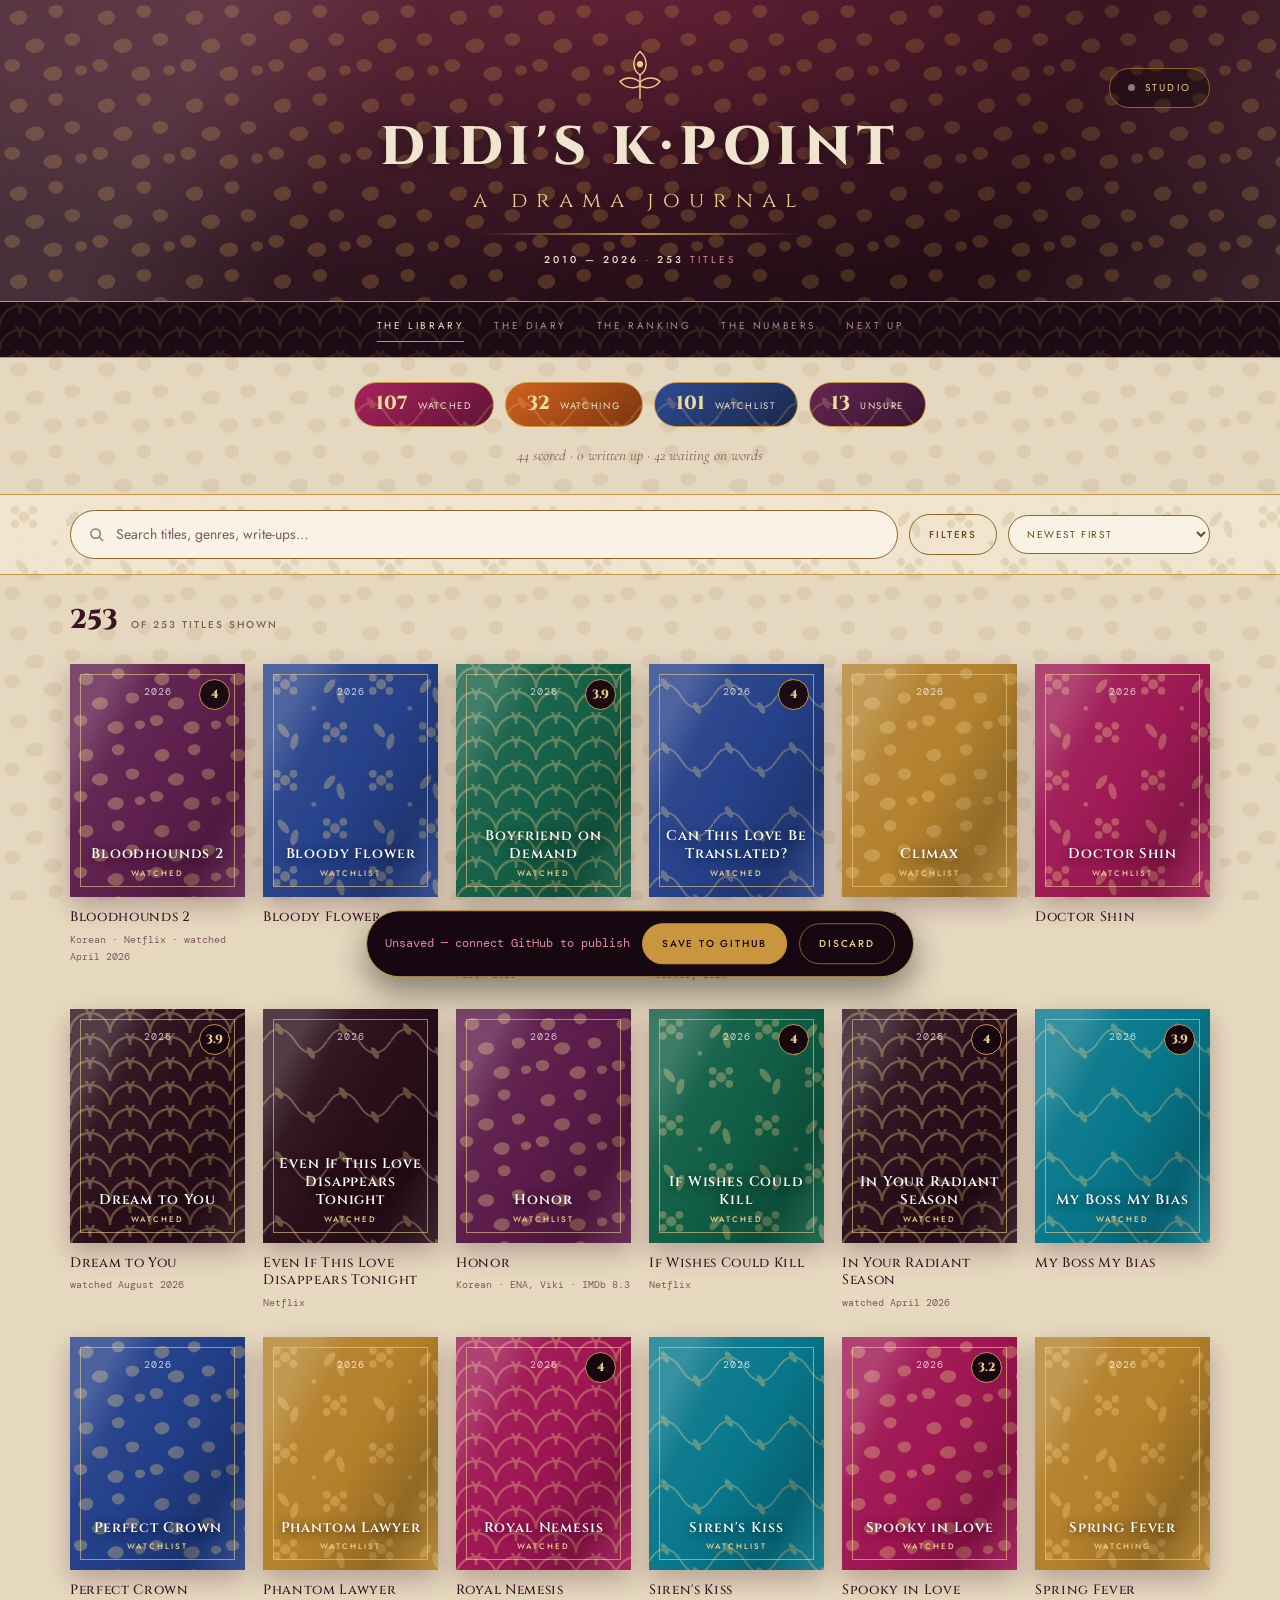
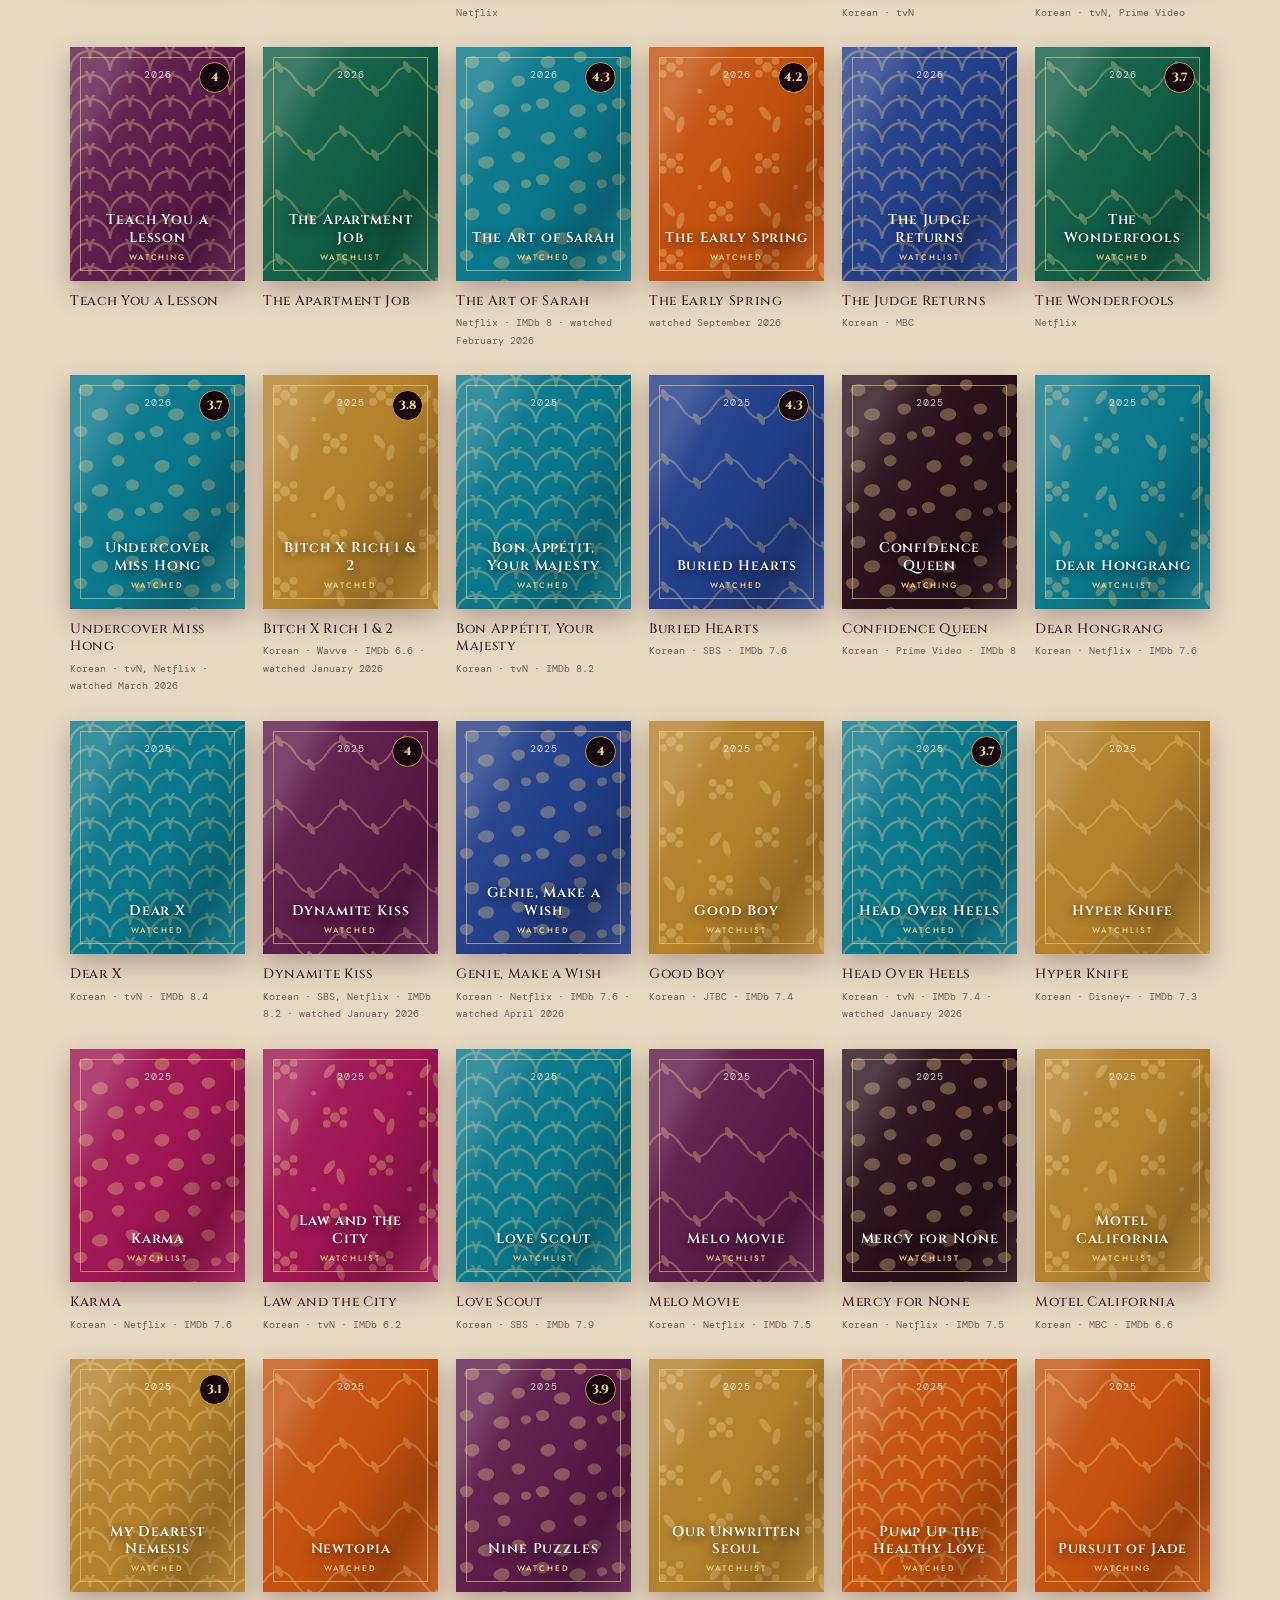
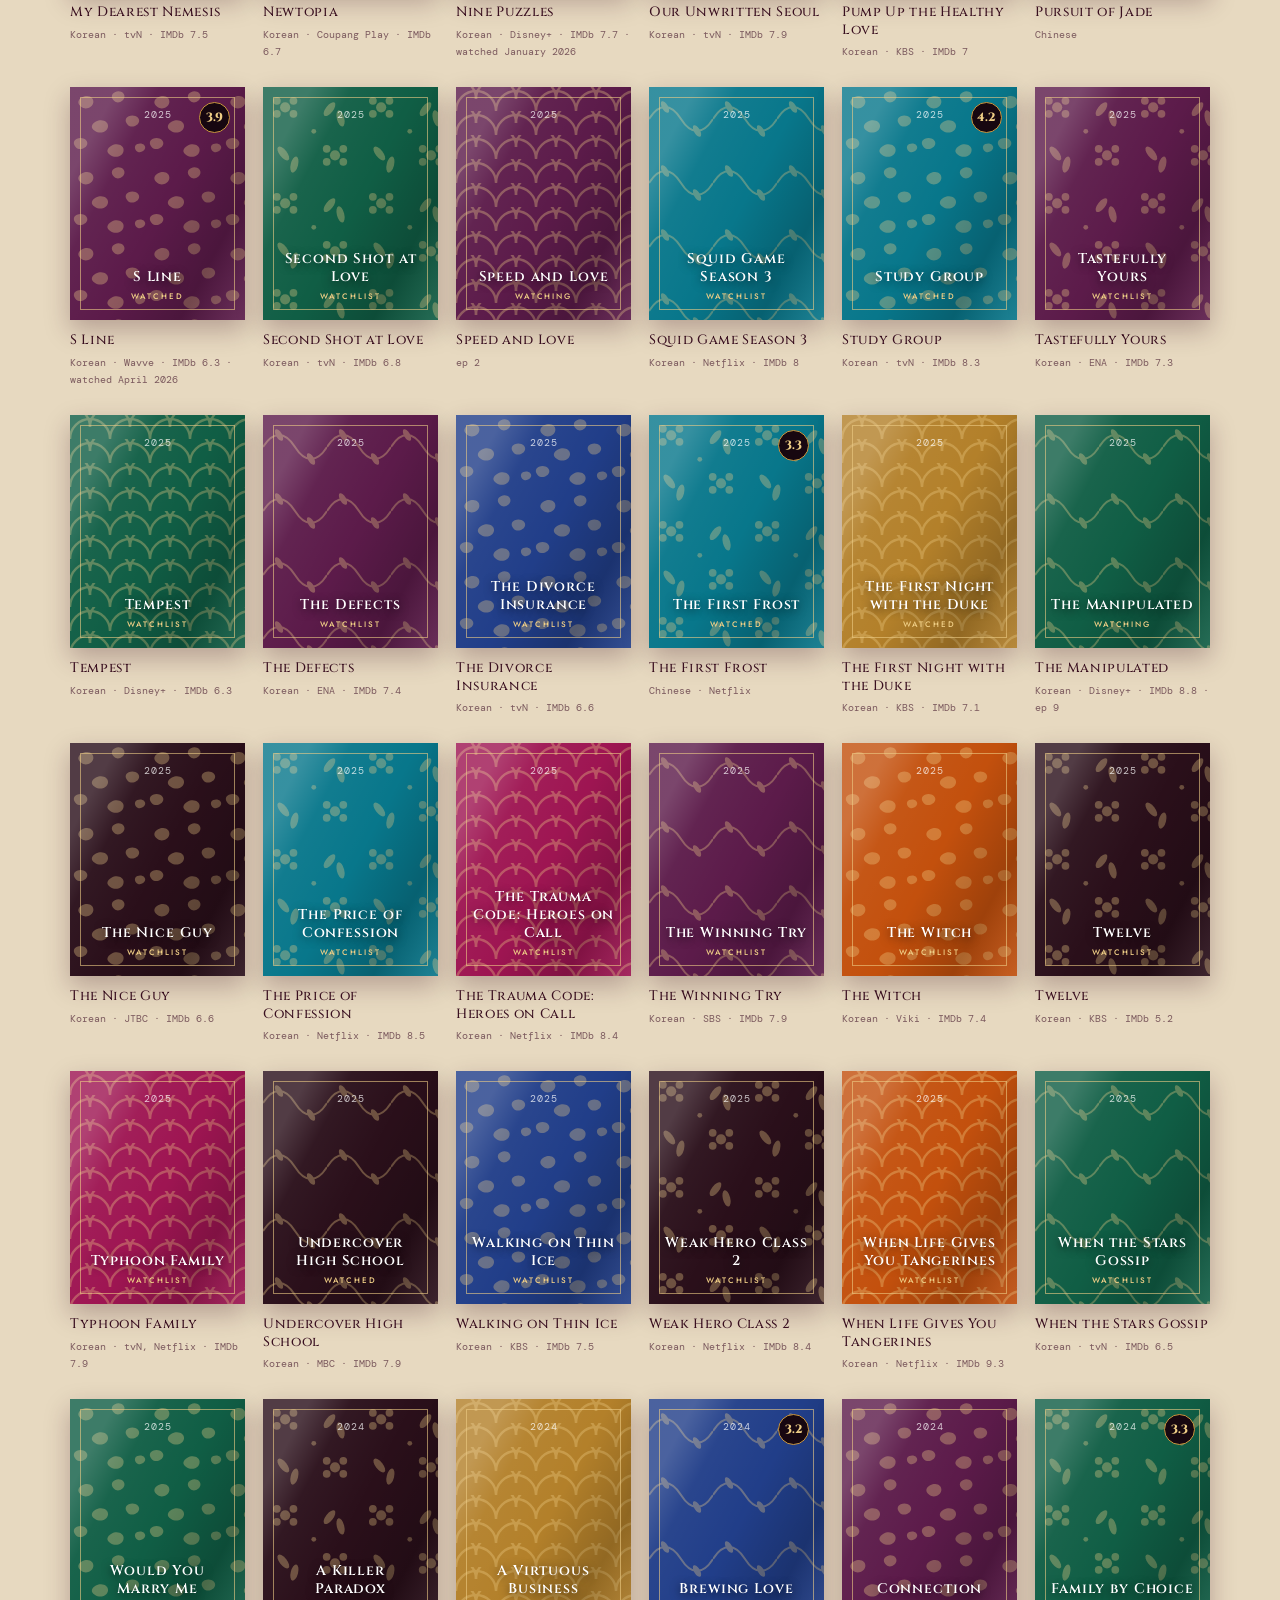
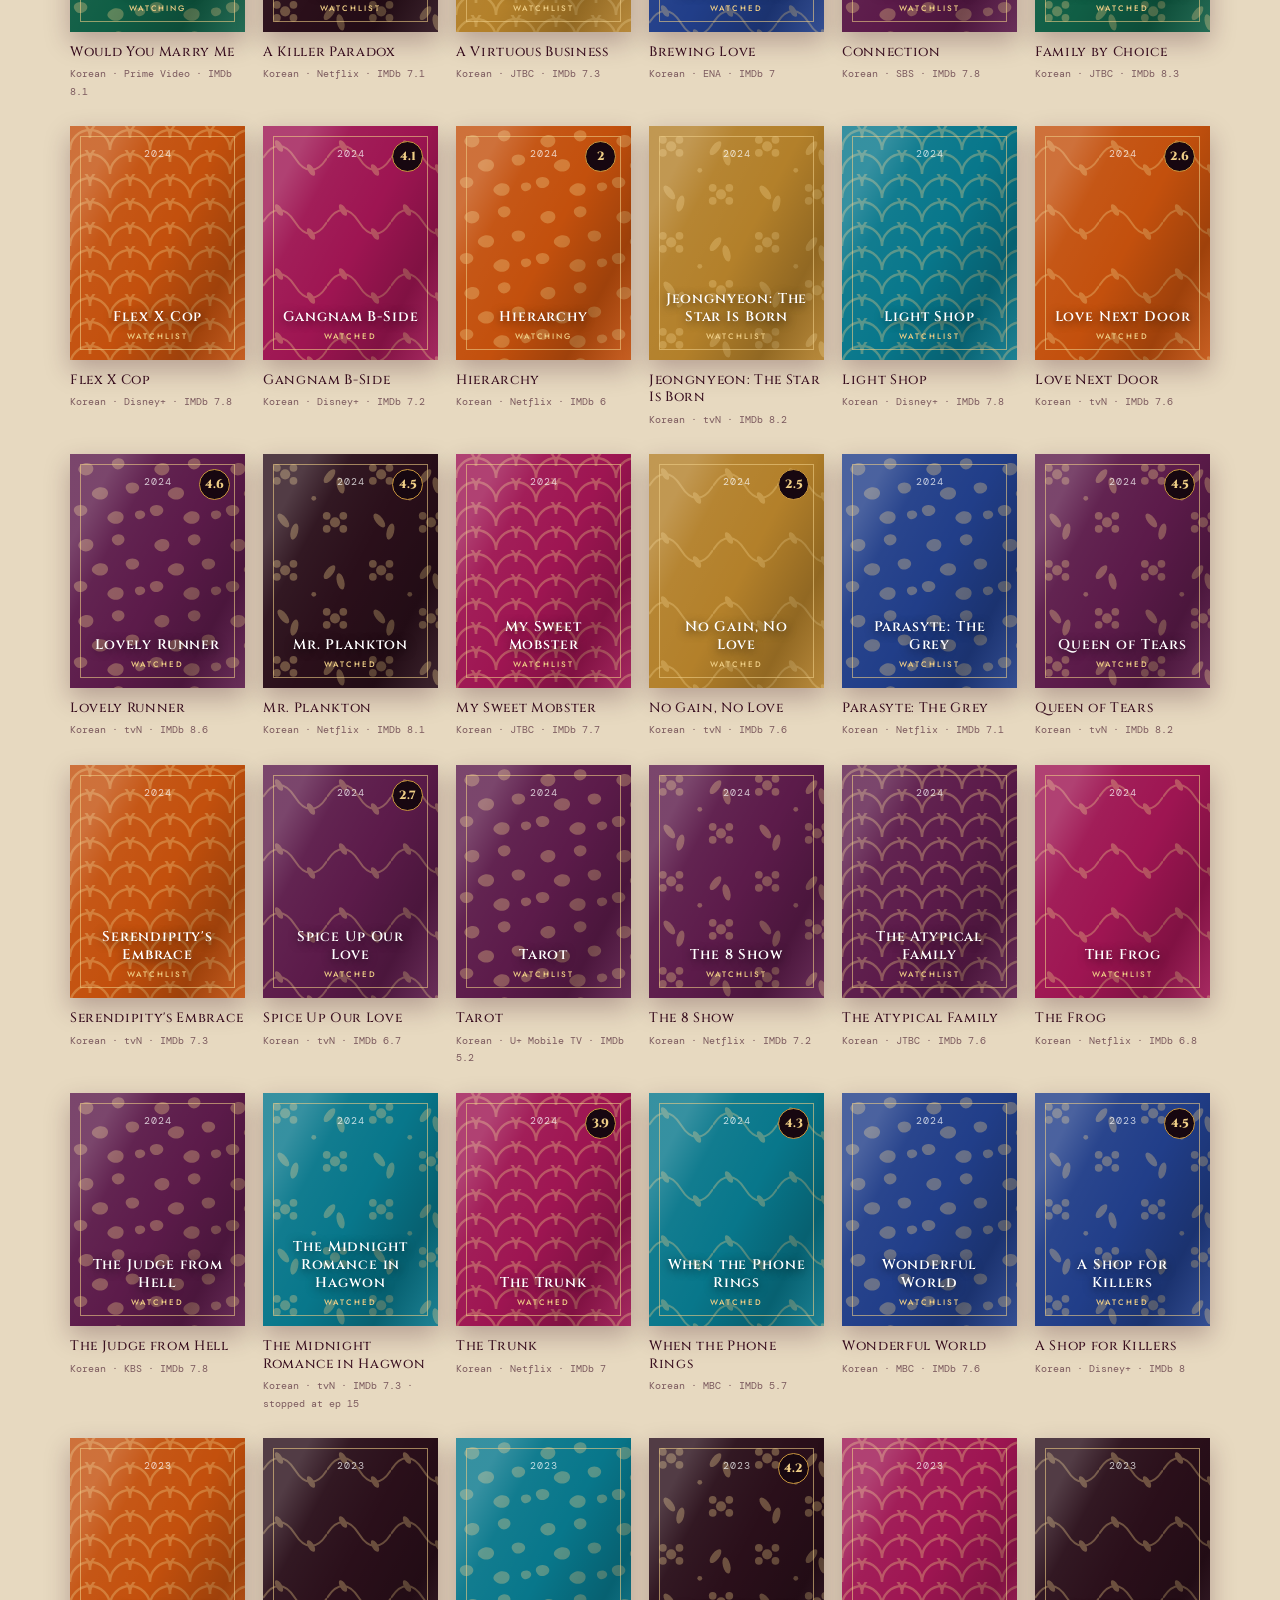
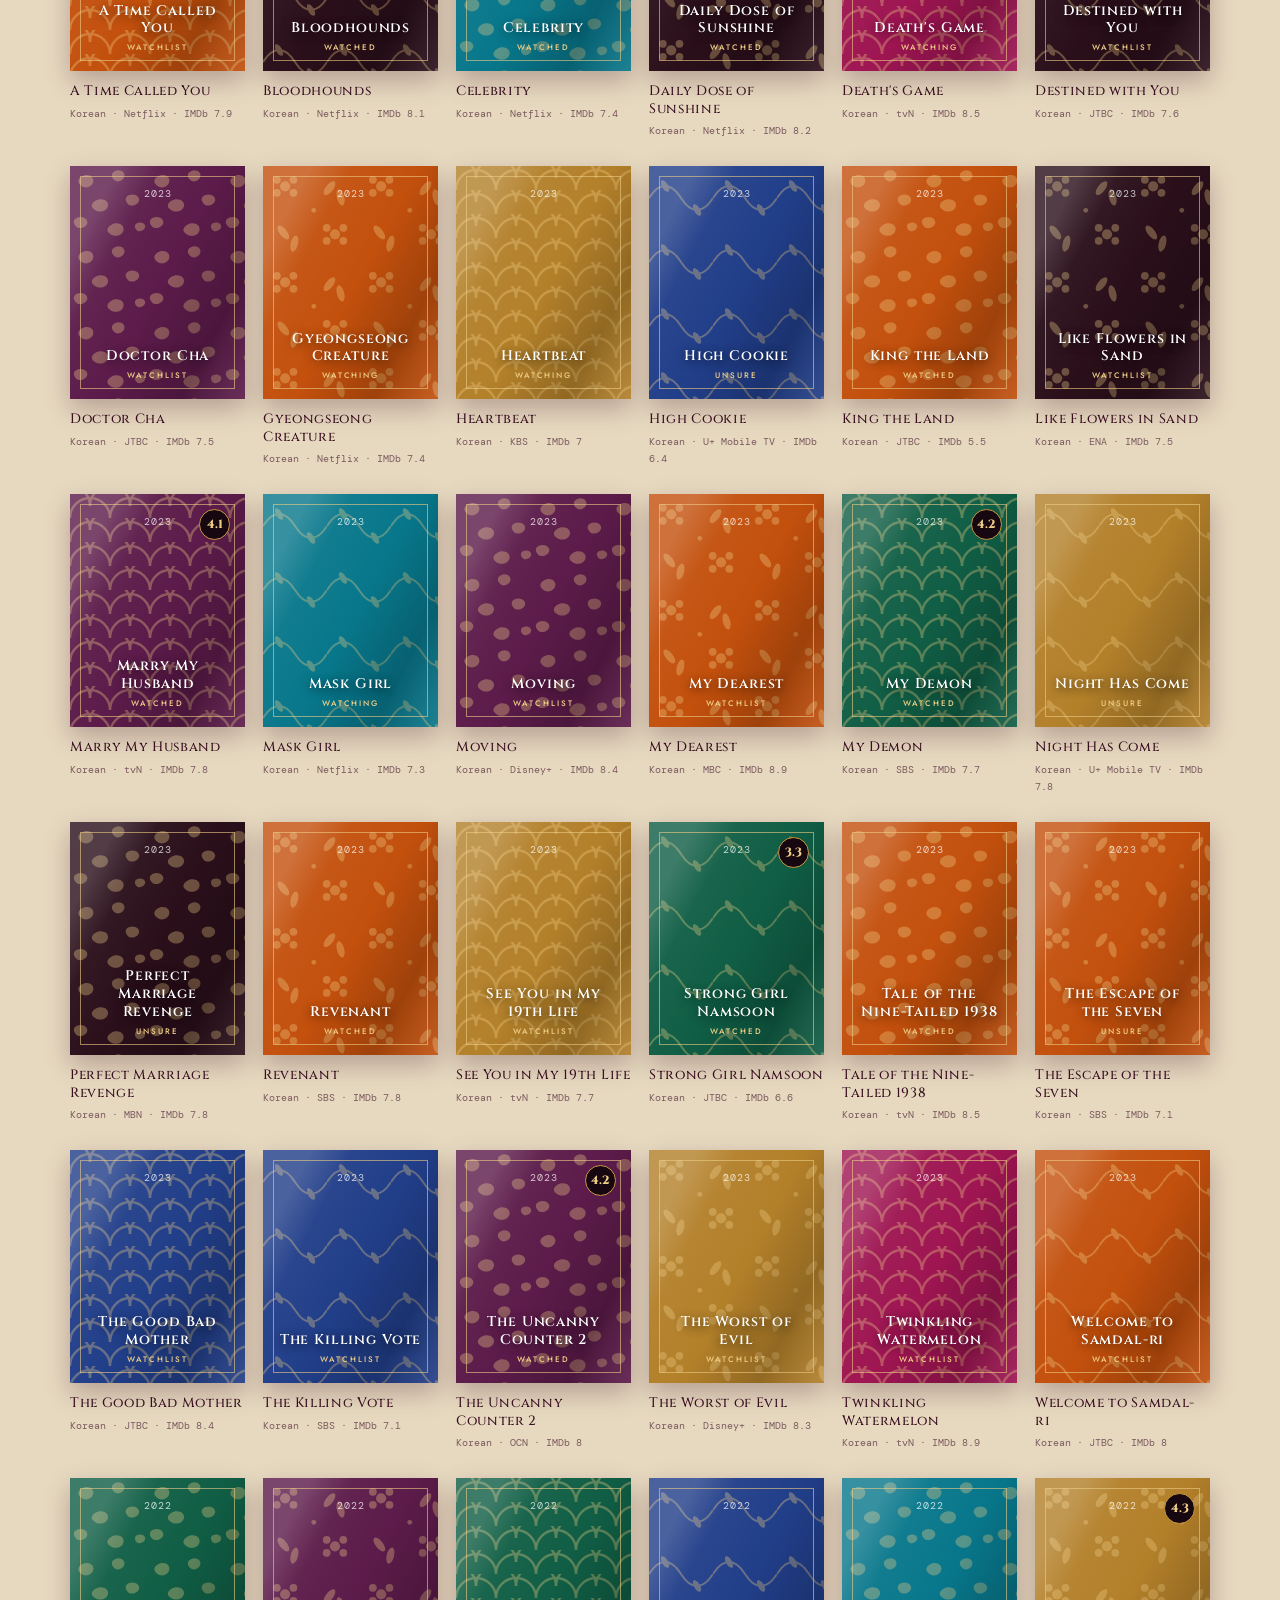
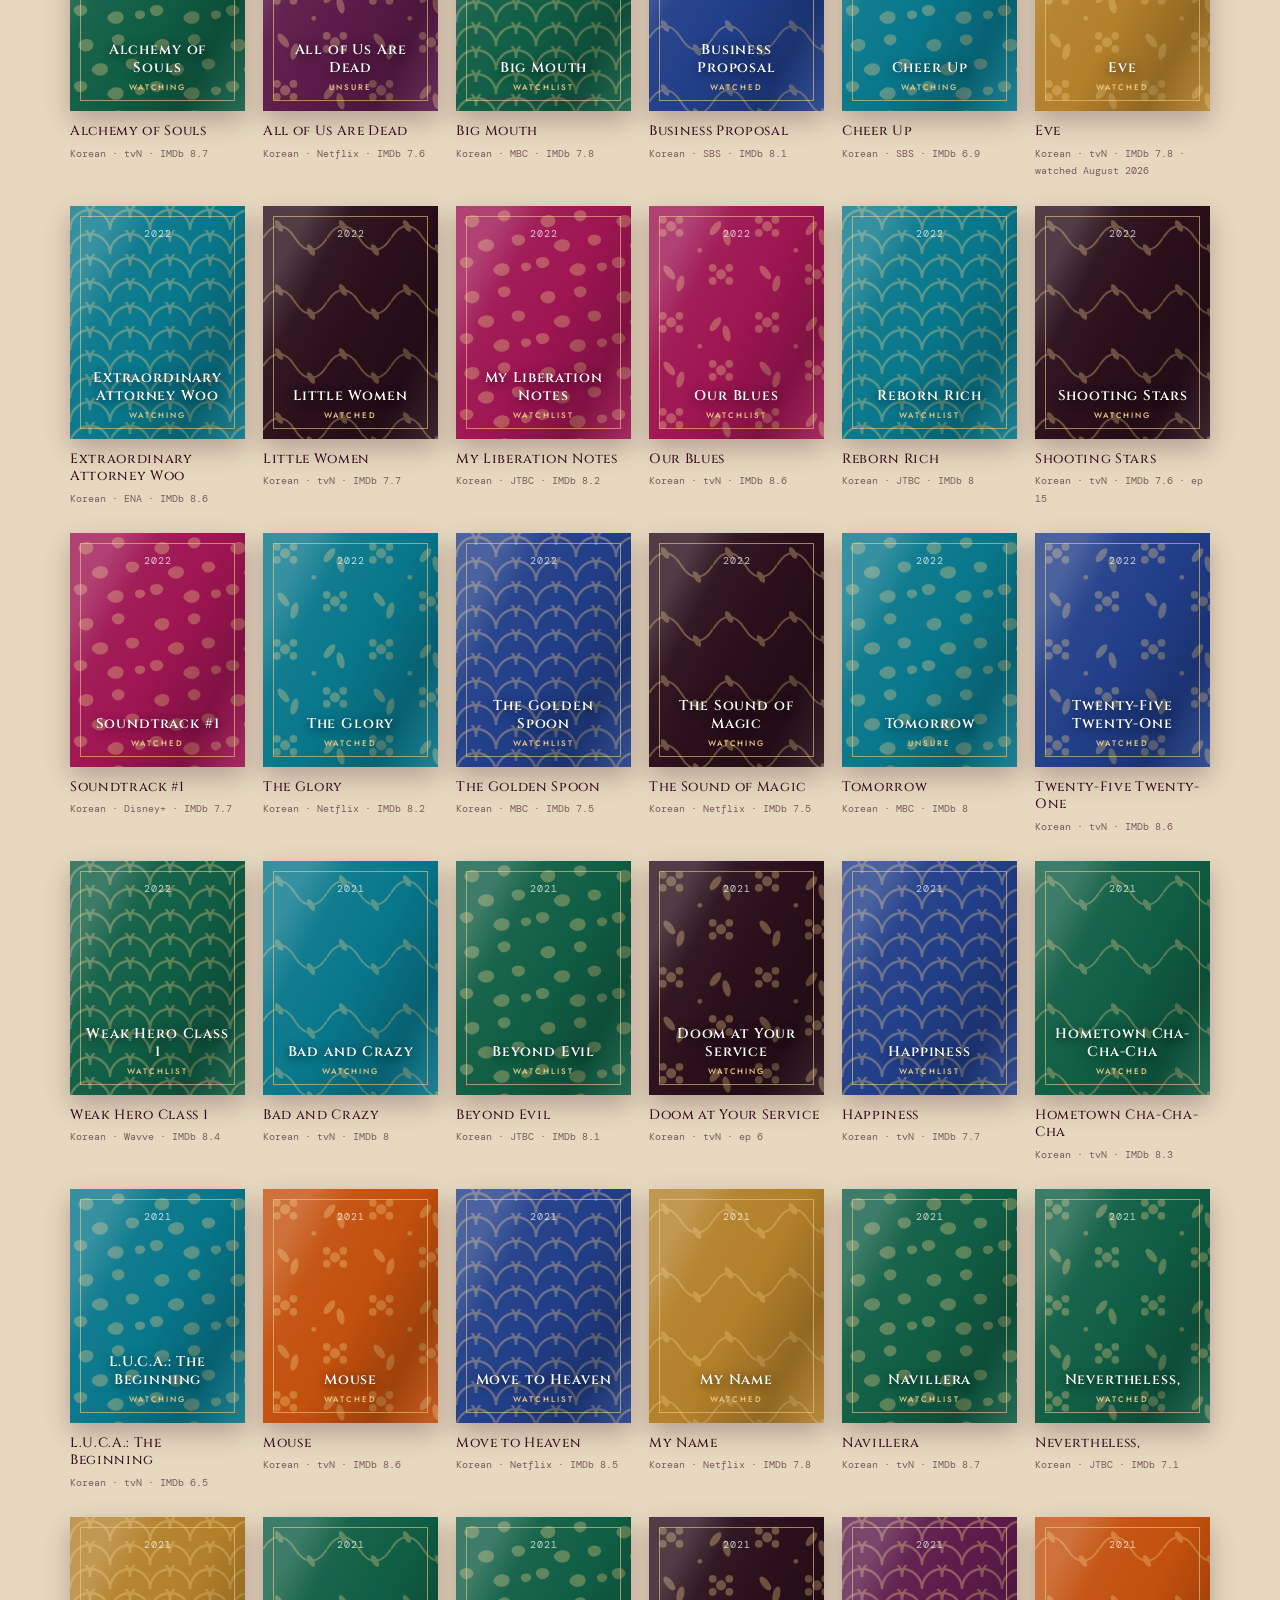
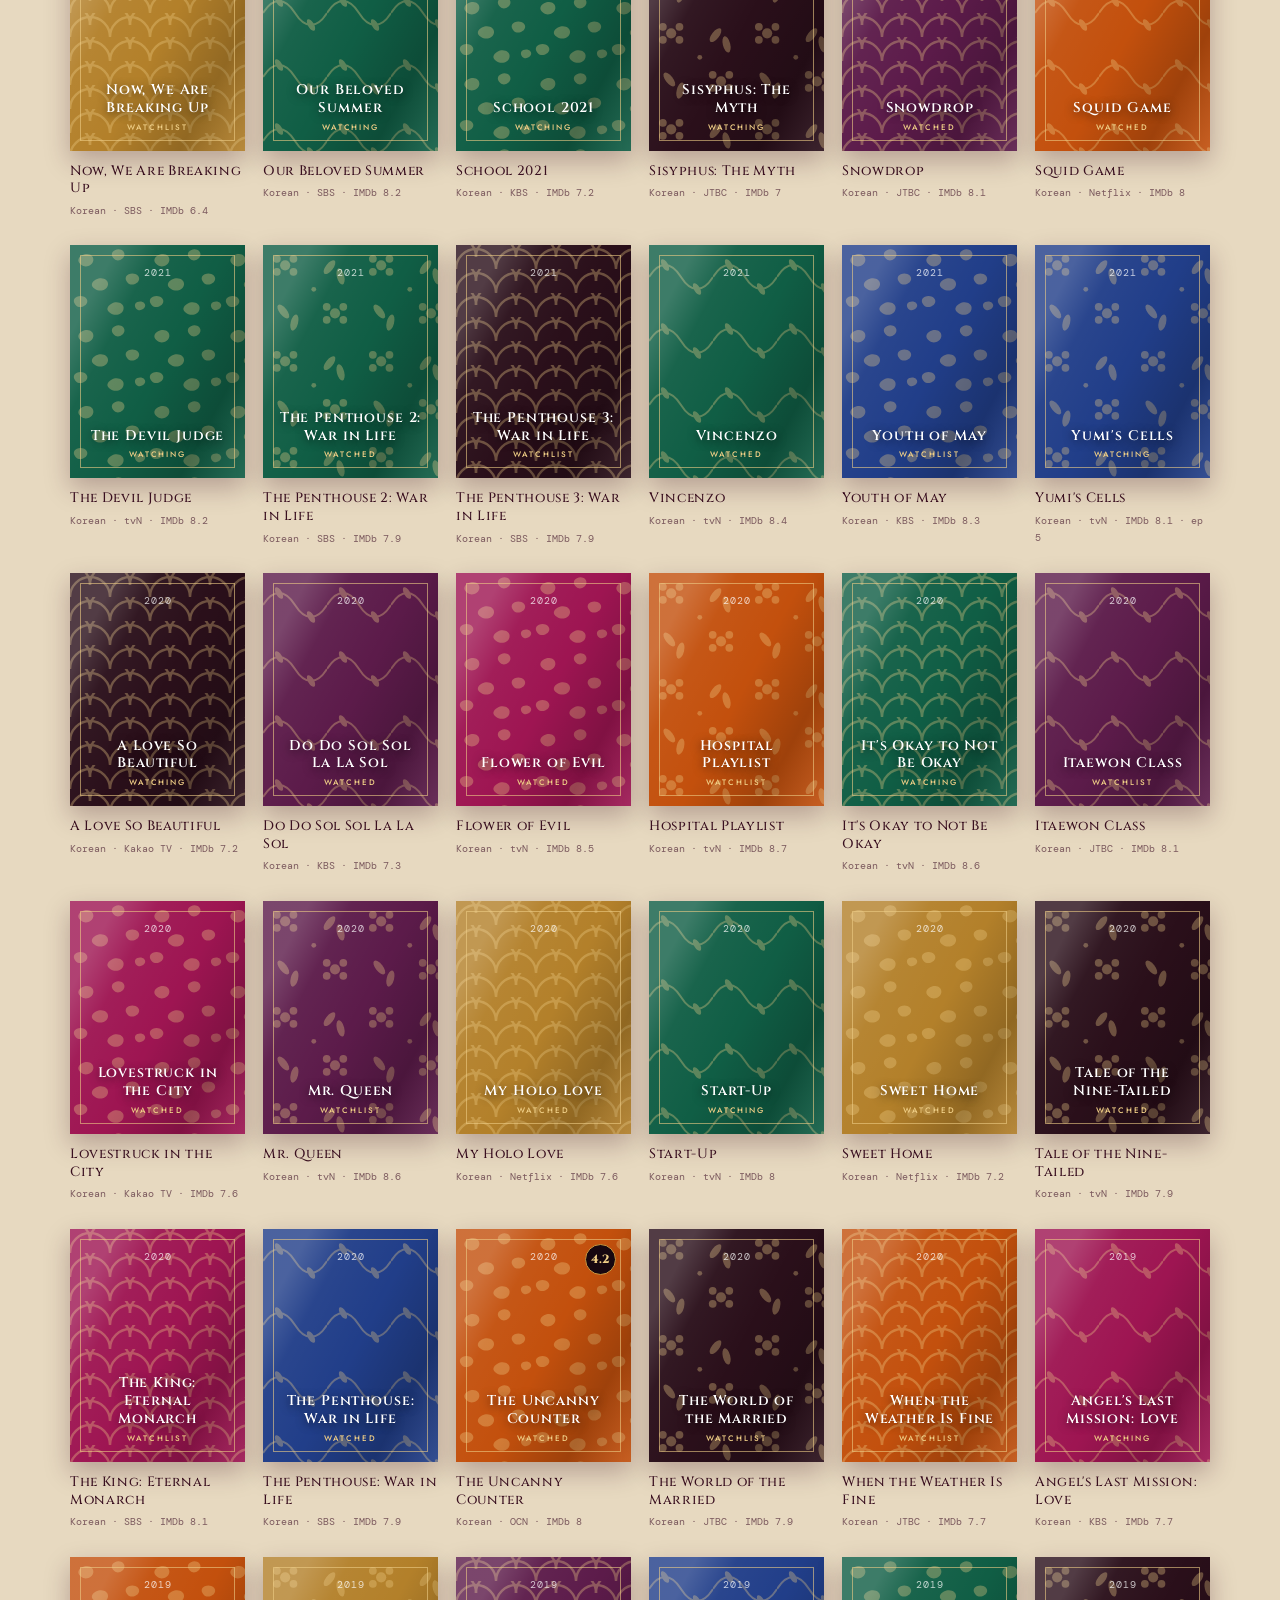
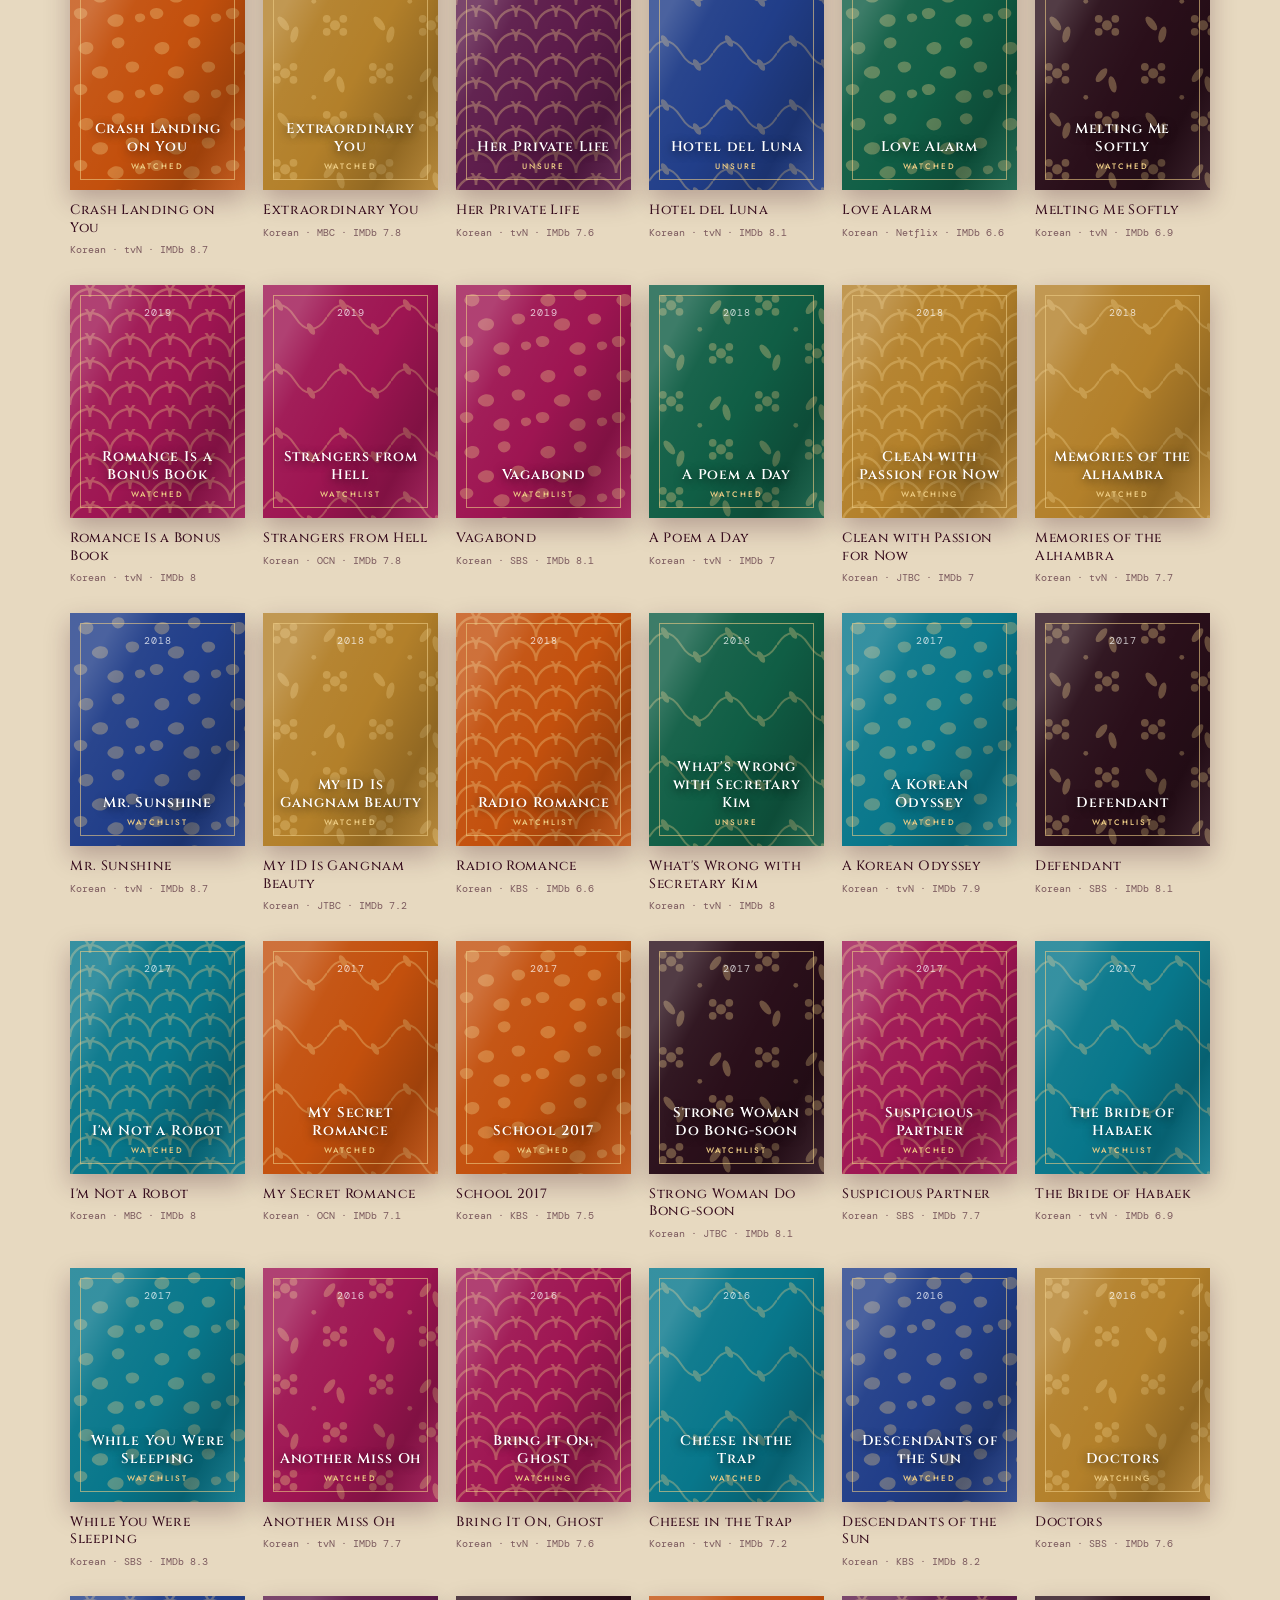
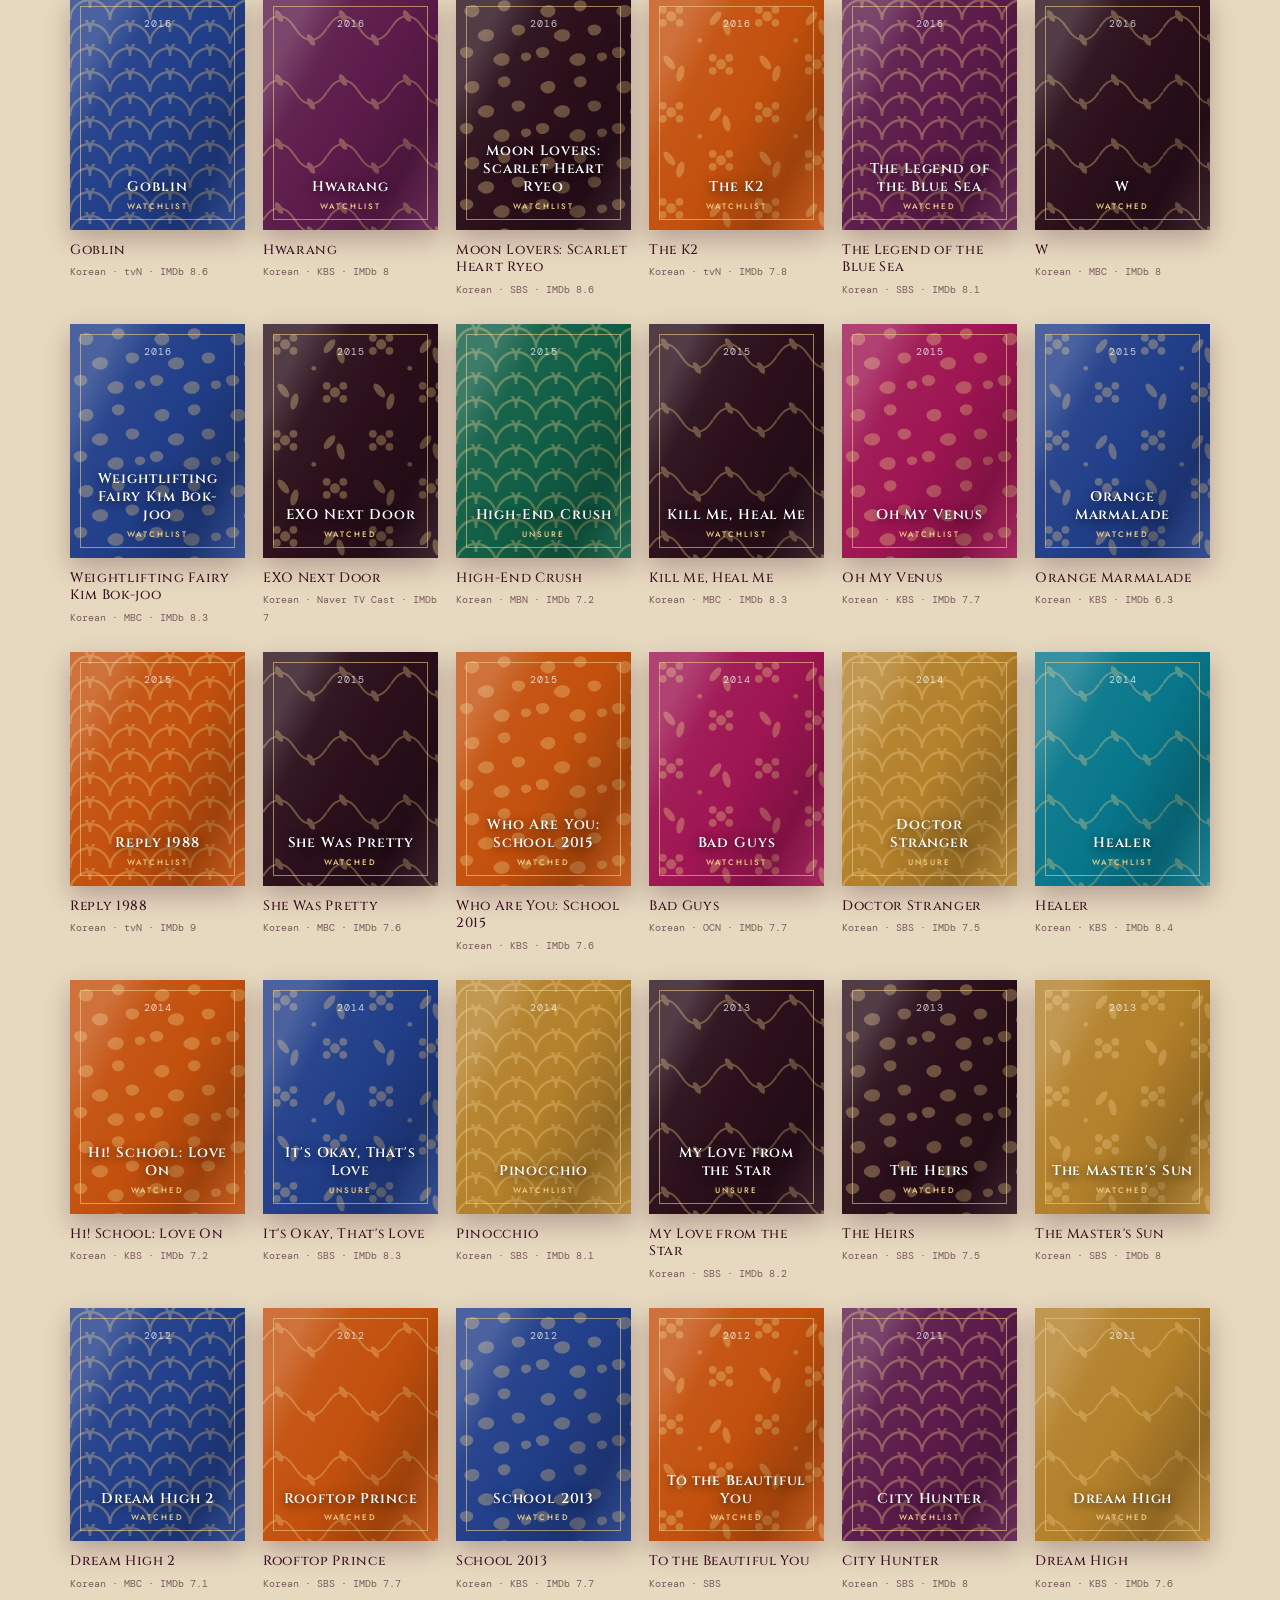
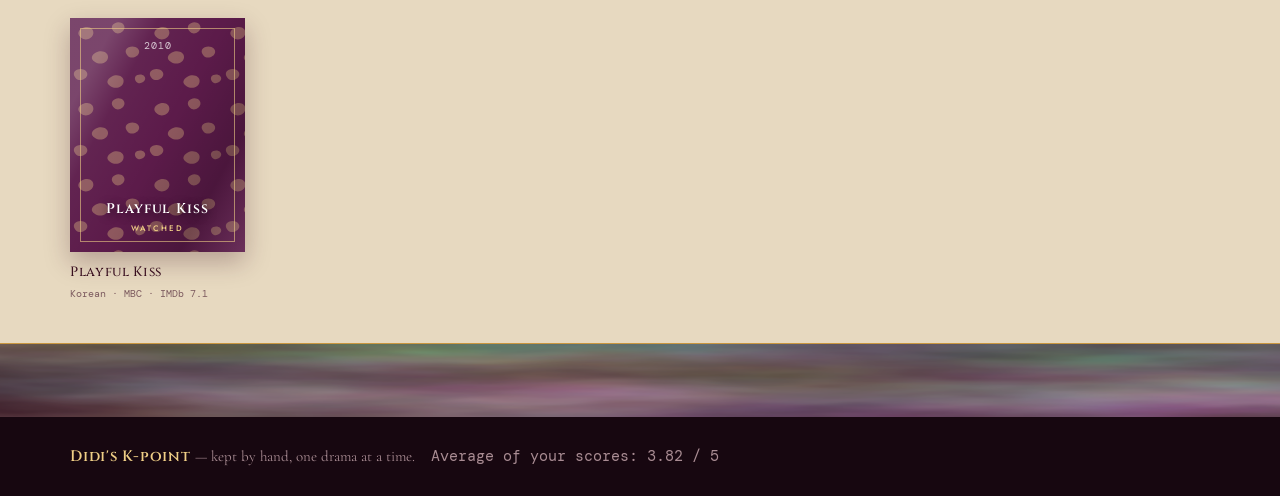
==== commit b7d3431d: "Add files via upload" ====
--- a/index.html
+++ b/index.html
@@ -8,29 +8,48 @@
 <meta property="og:title" content="Didi's K-point">
 <meta property="og:description" content="A drama journal — Korean and Chinese series, scored five ways and written up one at a time.">
 <meta property="og:type" content="website">
-<link rel="icon" href="data:image/svg+xml,<svg xmlns='http://www.w3.org/2000/svg' viewBox='0 0 100 100'><rect width='100' height='100' fill='%23FF2D6F'/><text y='.9em' x='14' font-size='78' font-family='Georgia,serif' fill='%231A1222'>K</text></svg>">
+<meta name="theme-color" content="#3A1020">
+<link rel="icon" href="data:image/svg+xml,<svg xmlns='http://www.w3.org/2000/svg' viewBox='0 0 100 100'><rect width='100' height='100' fill='%233A1020'/><text y='.82em' x='11' font-size='72' font-family='Georgia,serif' fill='%23C9963F'>K</text></svg>">
 <link rel="preconnect" href="https://fonts.googleapis.com">
 <link rel="preconnect" href="https://fonts.gstatic.com" crossorigin>
-<link rel="stylesheet" href="https://fonts.googleapis.com/css2?family=Alfa+Slab+One&family=DM+Mono:wght@400;500&family=Newsreader:ital,opsz,wght@0,6..72,400;0,6..72,600;1,6..72,400&family=Oswald:wght@400;500;600&display=swap">
+<link rel="stylesheet" href="https://fonts.googleapis.com/css2?family=Cinzel:wght@400;500;600;800&family=Cormorant+Garamond:ital,wght@0,400;0,500;0,600;1,400&family=DM+Mono:wght@400;500&family=Jost:wght@300;400;500;600&display=swap">
 <link rel="stylesheet" href="style.css">
 <link rel="stylesheet" href="chrome.css">
 </head>
 <body>
 
+<!-- motifs used across the page -->
+<svg width="0" height="0" style="position:absolute" aria-hidden="true">
+  <symbol id="crest" viewBox="0 0 64 64">
+    <g fill="none" stroke="currentColor" stroke-width="1.6" stroke-linecap="round">
+      <path d="M32 6c-9 8-9 20 0 26 9-6 9-18 0-26z"/><path d="M32 32v26"/>
+      <path d="M32 40c-7-6-16-6-22-1 5 7 15 9 22 5z"/>
+      <path d="M32 40c7-6 16-6 22-1-5 7-15 9-22 5z"/>
+    </g>
+    <circle cx="32" cy="20" r="3.4" fill="currentColor"/>
+  </symbol>
+  <symbol id="sprig" viewBox="0 0 64 34">
+    <g fill="none" stroke="currentColor" stroke-width="1.4" stroke-linecap="round"><path d="M6 17h52"/></g>
+    <g fill="currentColor" opacity=".85">
+      <path d="M18 17c0-5 4-8 9-8-1 5-4 8-9 8z"/><path d="M18 17c0 5 4 8 9 8-1-5-4-8-9-8z"/>
+      <path d="M46 17c0-5-4-8-9-8 1 5 4 8 9 8z"/><path d="M46 17c0 5-4 8-9 8 1-5 4-8 9-8z"/>
+    </g>
+    <circle cx="32" cy="17" r="4.4" fill="currentColor"/>
+  </symbol>
+</svg>
+
 <header class="masthead">
+  <div class="mast-tex"></div>
   <div class="mast-in">
-    <h1 class="logo">DIDI'S<em>K&middot;POINT</em></h1>
-    <div class="mast-meta">
-      A drama journal<br>
-      <b id="mastRange">&mdash;</b> &middot; <b id="mastCount">0</b> titles
-    </div>
+    <svg class="crest" viewBox="0 0 64 64" aria-hidden="true"><use href="#crest"/></svg>
+    <h1 class="logo">DIDI'S K&middot;POINT<em>a drama journal</em></h1>
+    <div class="rule-g"></div>
+    <div class="mast-meta"><b id="mastRange">&mdash;</b> &middot; <b id="mastCount">0</b> titles</div>
     <div class="mast-corner">
       <button class="studiobtn" id="studioBtn" type="button" aria-haspopup="dialog">
         <span class="sdot" id="studioDot"></span>Studio
       </button>
     </div>
-    <!-- Author tools are staged here and moved into the Studio panel on load.
-         Add-ons append here too, so they end up in Studio automatically. -->
     <div class="mast-actions" id="studioStage">
       <button class="btn" id="editToggle" type="button" aria-pressed="false">&#9998; Edit mode</button>
       <button class="btn" id="addBtn" type="button">+ Add a show</button>
@@ -46,7 +65,7 @@
 <div class="controls" id="controls">
   <div class="controls-in">
     <label class="search">
-      <svg width="15" height="15" viewBox="0 0 16 16" fill="none" aria-hidden="true"><circle cx="7" cy="7" r="5" stroke="currentColor" stroke-width="2"></circle><path d="M11 11l4 4" stroke="currentColor" stroke-width="2"></path></svg>
+      <svg width="15" height="15" viewBox="0 0 16 16" fill="none" aria-hidden="true"><circle cx="7" cy="7" r="5" stroke="currentColor" stroke-width="1.6"></circle><path d="M11 11l4 4" stroke="currentColor" stroke-width="1.6"></path></svg>
       <input id="q" type="search" placeholder="Search titles, genres, write-ups…" autocomplete="off">
     </label>
     <button class="btn" id="filterBtn" type="button" aria-haspopup="dialog">
@@ -76,6 +95,7 @@
 <section class="page hidden" id="page" aria-live="polite"></section>
 
 <footer class="foot">
+  <div class="marbled"></div>
   <div class="foot-in">
     <span><b>Didi's K-point</b> — kept by hand, one drama at a time.</span>
     <span class="mono" id="footStat"></span>
@@ -89,12 +109,10 @@
   <div class="sheet-card">
     <div class="sec-h"><h2>Filters</h2><div class="rule"></div>
       <button class="x big" id="filterClose" type="button" aria-label="Close">×</button></div>
-
     <div class="fgroup">
       <span class="label">Where you're at with it</span>
       <div class="chips" id="statusChips"></div>
     </div>
-
     <div class="fgroup">
       <span class="label">When</span>
       <div class="selrow">
@@ -102,7 +120,6 @@
         <select class="sel wide" id="watchedSel" aria-label="Filter by when you watched it"></select>
       </div>
     </div>
-
     <div class="fgroup">
       <span class="label">What it is</span>
       <div class="selrow">
@@ -111,14 +128,12 @@
         <select class="sel wide" id="countrySel" aria-label="Filter by country"></select>
       </div>
     </div>
-
     <div class="fgroup">
       <span class="label">How you rated it</span>
       <div class="selrow">
         <select class="sel wide" id="bandSel" aria-label="Filter by your score"></select>
       </div>
     </div>
-
     <div class="row" style="margin-top:22px">
       <button class="btn solid" id="filterDone" type="button">Show results</button>
       <button class="btn ghost" id="filterClear" type="button">Clear everything</button>
--- a/style.css
+++ b/style.css
@@ -1,410 +1,497 @@
 /* ═══════════════════════════════════════════════════════════════════
-   Didi's K-point — riso fanzine
-   Palette: newsprint ground, misregistered ink, halftone dots
+   Didi's K-point — LEOPARD & SILK
+   Fashion-house spine: gold leopard, engraved Roman caps, hairline
+   gold, silk sheen. Furnished with jewel glazes, a pattern on every
+   surface and marbled endpapers. The room is champagne; the header
+   and the small dark panels carry the drama.
+
+   The colour tokens below keep their original names on purpose —
+   app.js writes them into inline styles, so re-pointing them here
+   re-skins every cover without touching a line of JavaScript.
    ═══════════════════════════════════════════════════════════════ */
 :root{
-  --paper:#EFE5CF; --paper-2:#E5D8BB; --paper-3:#DACBA9;
-  --ink:#1A1222; --ink-soft:#5A4A68; --hair:#1A122226;
-  --pink:#FF2D6F; --blue:#1B49D6; --cyan:#00A9BE; --yellow:#FFC400;
-  --orange:#FF6A2B; --violet:#6D2FB8; --grass:#2E9E63;
-  --on-pink:#FFF4F8; --on-blue:#F2F5FF; --on-yellow:#1A1222; --on-violet:#F7F1FF;
-  --grain:.055; --dot:#1A122218;
-  --w:1240px;
-}
-@media (prefers-color-scheme:dark){
-  :root:not([data-theme="light"]){
-    --paper:#17112A; --paper-2:#1F1739; --paper-3:#2A1F4A;
-    --ink:#F3E9D6; --ink-soft:#B6A5D2; --hair:#F3E9D630;
-    --pink:#FF5388; --blue:#5C82FF; --cyan:#2DD3E6; --yellow:#FFD23F;
-    --orange:#FF8A4F; --violet:#A971FF; --grass:#4FD08C;
-    --on-pink:#1A1222; --on-blue:#0E142E; --on-yellow:#1A1222; --on-violet:#17112A;
-    --grain:.09; --dot:#F3E9D614;
-  }
-}
-:root[data-theme="dark"]{
-  --paper:#17112A; --paper-2:#1F1739; --paper-3:#2A1F4A;
-  --ink:#F3E9D6; --ink-soft:#B6A5D2; --hair:#F3E9D630;
-  --pink:#FF5388; --blue:#5C82FF; --cyan:#2DD3E6; --yellow:#FFD23F;
-  --orange:#FF8A4F; --violet:#A971FF; --grass:#4FD08C;
-  --on-pink:#1A1222; --on-blue:#0E142E; --on-yellow:#1A1222; --on-violet:#17112A;
-  --grain:.09; --dot:#F3E9D614;
+  /* the house */
+  --oxblood:#3A1020; --oxblood-d:#240A15; --coal:#170710;
+  --gold:#C9963F; --gold-l:#EFCE86; --gold-d:#8A6420;
+
+  /* the room */
+  --paper:#E7D9C0;        /* champagne silk ground            */
+  --paper-2:#F2E6D0;      /* ivory panels                     */
+  --paper-3:#DDCCAE;      /* deeper champagne                 */
+  --sheet:#FBF4E7;        /* the article sheet                */
+  --ink:#2E121E;          /* text                             */
+  --ink-soft:#7C5A5E;
+  --hair:#3A102033;
+
+  /* the silks — these names are load-bearing, see note above */
+  --pink:#A81E5B;         /* fuchsia  · Watched               */
+  --blue:#2B4894;         /* sapphire · Watchlist             */
+  --yellow:#C9963F;       /* gold     · Watching              */
+  --violet:#642252;       /* plum     · Unsure                */
+  --cyan:#17879B;         /* turquoise                        */
+  --orange:#D4601C;       /* persimmon                        */
+  --grass:#1C6B51;        /* emerald                          */
+  --on-pink:#FBEFE4; --on-blue:#EDF1FF; --on-yellow:#2E121E; --on-violet:#F8ECF3;
+  --rose:#E3899C; --pistachio:#B6CFA2; --butter:#F2DC9A;
+
+  --w:1180px;
+
+  /* threads */
+  --p-leopard:url("data:image/svg+xml,%3Csvg xmlns='http://www.w3.org/2000/svg' width='88' height='88'%3E%3Cg fill='%23000'%3E%3Cpath d='M14 12c7-4 14 0 13 6s-9 9-14 5-4-8 1-11z'/%3E%3Cpath d='M52 6c6-3 12 1 11 6s-8 8-12 4-3-8 1-10z'/%3E%3Cpath d='M30 40c7-4 15 0 14 6s-9 9-15 5-4-8 1-11z'/%3E%3Cpath d='M68 34c6-3 13 1 12 6s-9 8-13 4-3-8 1-10z'/%3E%3Cpath d='M8 60c6-3 13 1 12 6s-9 8-13 4-3-8 1-10z'/%3E%3Cpath d='M48 68c7-4 15 0 14 6s-9 9-15 5-4-8 1-11z'/%3E%3Cpath d='M78 66c5-2 10 1 9 5s-7 6-10 3-2-7 1-8z'/%3E%3C/g%3E%3C/svg%3E");
+  --p-chintz:url("data:image/svg+xml,%3Csvg xmlns='http://www.w3.org/2000/svg' width='104' height='104'%3E%3Cg fill='%23000'%3E%3Ccircle cx='24' cy='22' r='5.5'/%3E%3Ccircle cx='33' cy='15' r='4.2'/%3E%3Ccircle cx='15' cy='15' r='4.2'/%3E%3Ccircle cx='33' cy='29' r='4.2'/%3E%3Ccircle cx='15' cy='29' r='4.2'/%3E%3Ccircle cx='78' cy='74' r='5.5'/%3E%3Ccircle cx='87' cy='67' r='4.2'/%3E%3Ccircle cx='69' cy='67' r='4.2'/%3E%3Ccircle cx='87' cy='81' r='4.2'/%3E%3Ccircle cx='69' cy='81' r='4.2'/%3E%3Cellipse cx='72' cy='24' rx='4' ry='9' transform='rotate(38 72 24)'/%3E%3Cellipse cx='84' cy='34' rx='4' ry='9' transform='rotate(-14 84 34)'/%3E%3Cellipse cx='22' cy='72' rx='4' ry='9' transform='rotate(-38 22 72)'/%3E%3Cellipse cx='34' cy='84' rx='4' ry='9' transform='rotate(14 34 84)'/%3E%3Ccircle cx='55' cy='48' r='2.6'/%3E%3C/g%3E%3C/svg%3E");
+  --p-scale:url("data:image/svg+xml,%3Csvg xmlns='http://www.w3.org/2000/svg' width='40' height='24'%3E%3Cg fill='none' stroke='%23000' stroke-width='2.4'%3E%3Cpath d='M0 24c0-11 9-20 20-20s20 9 20 20'/%3E%3Cpath d='M-20 12c0-11 9-20 20-20s20 9 20 20'/%3E%3Cpath d='M20 12c0-11 9-20 20-20s20 9 20 20'/%3E%3C/g%3E%3C/svg%3E");
+  --p-vine:url("data:image/svg+xml,%3Csvg xmlns='http://www.w3.org/2000/svg' width='64' height='64'%3E%3Cg fill='none' stroke='%23000' stroke-width='2'%3E%3Cpath d='M0 32c10-16 22-16 32 0s22 16 32 0'/%3E%3C/g%3E%3Cg fill='%23000'%3E%3Cellipse cx='16' cy='20' rx='3' ry='6.5' transform='rotate(-30 16 20)'/%3E%3Cellipse cx='48' cy='44' rx='3' ry='6.5' transform='rotate(-30 48 44)'/%3E%3C/g%3E%3C/svg%3E");
+  --grain:url("data:image/svg+xml,%3Csvg xmlns='http://www.w3.org/2000/svg' width='220' height='220'%3E%3Cfilter id='n'%3E%3CfeTurbulence type='fractalNoise' baseFrequency='0.85' numOctaves='4'/%3E%3C/filter%3E%3Crect width='220' height='220' filter='url(%23n)'/%3E%3C/svg%3E");
 }
 
 *{box-sizing:border-box}
 html{scroll-behavior:smooth}
 body{
-  margin:0; background:var(--paper); color:var(--ink);
-  font-family:"Newsreader",Georgia,serif; font-size:17px; line-height:1.6;
+  margin:0; color:var(--ink);
+  background:var(--paper);
+  font-family:"Cormorant Garamond",Georgia,serif; font-size:19px; line-height:1.75;
   -webkit-font-smoothing:antialiased;
 }
+/* the leopard wall, kept faint */
+body::after{
+  content:""; position:fixed; inset:0; pointer-events:none; z-index:0;
+  background:#9C7B4A; opacity:.13;
+  -webkit-mask-image:var(--p-leopard); mask-image:var(--p-leopard);
+  -webkit-mask-size:88px; mask-size:88px;
+}
 body::before{
-  content:""; position:fixed; inset:0; pointer-events:none; z-index:9999; opacity:var(--grain);
-  background-image:url("data:image/svg+xml;utf8,<svg xmlns='http://www.w3.org/2000/svg' width='180' height='180'><filter id='n'><feTurbulence type='fractalNoise' baseFrequency='0.85' numOctaves='3'/></filter><rect width='180' height='180' filter='url(%23n)'/></svg>");
-  mix-blend-mode:multiply;
+  content:""; position:fixed; inset:0; pointer-events:none; z-index:9999;
+  opacity:.055; background-image:var(--grain);
 }
-@media (prefers-color-scheme:dark){:root:not([data-theme="light"]) body::before{mix-blend-mode:screen}}
-:root[data-theme="dark"] body::before{mix-blend-mode:screen}
-
-h1,h2,h3{text-wrap:balance; margin:0}
+body > *{position:relative; z-index:1}
+
+h1,h2,h3{margin:0; text-wrap:balance}
 a{color:inherit}
 img{max-width:100%}
 button,input,select,textarea{font:inherit; color:inherit}
-:focus-visible{outline:3px solid var(--pink); outline-offset:2px}
+:focus-visible{outline:2px solid var(--gold); outline-offset:3px}
 @media (prefers-reduced-motion:reduce){*{animation:none!important; transition:none!important}
   html{scroll-behavior:auto}}
-
-/* ── masthead ───────────────────────────────────────────────── */
-.masthead{border-bottom:3px solid var(--ink); background:var(--paper-2)}
-.mast-in{max-width:var(--w); margin:0 auto; padding:26px 20px 18px;
-  display:flex; flex-wrap:wrap; align-items:flex-end; gap:14px 26px}
-.logo{font-family:"Alfa Slab One",Georgia,serif; font-size:clamp(32px,7vw,64px);
-  line-height:.88; letter-spacing:-.015em; color:var(--ink);
-  text-shadow:3px 3px 0 var(--pink), 6px 6px 0 var(--cyan)}
-.logo em{font-style:normal; display:block; color:var(--pink);
-  text-shadow:3px 3px 0 var(--ink), 6px 6px 0 var(--yellow)}
-.mast-meta{font-family:"Oswald",Impact,sans-serif; text-transform:uppercase;
-  letter-spacing:.14em; font-size:12px; color:var(--ink-soft); line-height:1.9; padding-bottom:6px}
-.mast-meta b{color:var(--ink); font-weight:600}
-.mast-actions{margin-left:auto; display:flex; gap:8px; flex-wrap:wrap; padding-bottom:6px}
-
-/* ── shared ─────────────────────────────────────────────────── */
-.btn{font-family:"Oswald",Impact,sans-serif; text-transform:uppercase; letter-spacing:.1em;
-  font-size:12px; font-weight:500; padding:9px 14px; border:2px solid var(--ink);
-  background:var(--paper); color:var(--ink); cursor:pointer; border-radius:0;
-  text-decoration:none; display:inline-block;
-  box-shadow:3px 3px 0 var(--ink); transition:transform .08s, box-shadow .08s}
-.btn:hover{transform:translate(1px,1px); box-shadow:2px 2px 0 var(--ink)}
-.btn:active{transform:translate(3px,3px); box-shadow:0 0 0 var(--ink)}
-.btn.solid{background:var(--pink); color:var(--on-pink)}
-.btn.ghost{box-shadow:none; border-width:1px}
-.btn[aria-pressed="true"]{background:var(--yellow); color:var(--on-yellow)}
-.label{font-family:"Oswald",Impact,sans-serif; text-transform:uppercase;
-  letter-spacing:.16em; font-size:11px; color:var(--ink-soft); font-weight:500}
+.hidden{display:none!important}
+
+/* silk sheen, applied to anything that should read as fabric */
+.silk::after{content:"";position:absolute;inset:0;pointer-events:none;z-index:5;
+  background:linear-gradient(118deg,#ffffff2b 0 16%,#ffffff0a 30%,transparent 52%,
+    #00000026 78%,#ffffff17 100%)}
+
+/* ── shared type ────────────────────────────────────────────── */
+.label{font-family:"Jost",sans-serif; text-transform:uppercase; letter-spacing:.2em;
+  font-size:10px; font-weight:500; color:var(--ink-soft)}
 .mono{font-family:"DM Mono",ui-monospace,monospace; font-variant-numeric:tabular-nums}
-.fine{font-size:14px; color:var(--ink-soft); line-height:1.6; max-width:62ch}
-.row{display:flex; gap:10px; flex-wrap:wrap; align-items:center}
-.hidden{display:none!important}
-
-/* ── tabs ───────────────────────────────────────────────────── */
-.tabsbar{background:var(--paper); border-bottom:3px solid var(--ink); overflow-x:auto}
-.tabs{max-width:var(--w); margin:0 auto; padding:0 20px; display:flex; gap:0; min-width:max-content}
-.tab{font-family:"Oswald",Impact,sans-serif; text-transform:uppercase; letter-spacing:.13em;
-  font-size:12px; font-weight:500; padding:14px 18px; border:0; border-right:2px solid var(--ink);
-  background:transparent; color:var(--ink-soft); cursor:pointer; white-space:nowrap;
-  border-bottom:4px solid transparent; margin-bottom:-3px}
-.tabs .tab:first-child{border-left:2px solid var(--ink)}
-.tab:hover{color:var(--ink); background:var(--paper-2)}
-.tab[aria-pressed="true"]{color:var(--ink); background:var(--paper-2);
-  border-bottom-color:var(--pink)}
+.fine{font-size:16.5px; color:var(--ink-soft); line-height:1.65; max-width:64ch}
+.row{display:flex; gap:11px; flex-wrap:wrap; align-items:center}
+.up{color:var(--grass)} .down{color:var(--pink)} .dim{opacity:.6} .strong{font-weight:600}
+
+.btn{font-family:"Jost",sans-serif; text-transform:uppercase; letter-spacing:.18em;
+  font-size:10px; font-weight:500; padding:11px 19px; border-radius:40px;
+  border:1px solid var(--gold-d); background:transparent; color:#6A4A18; cursor:pointer;
+  text-decoration:none; display:inline-flex; gap:9px; align-items:center;
+  transition:background .15s, color .15s, border-color .15s}
+.btn:hover{border-color:var(--gold); background:#c9963f1f}
+.btn.solid{background:var(--oxblood); border-color:var(--oxblood); color:var(--gold-l)}
+.btn.solid:hover{background:var(--oxblood-d)}
+.btn.ghost{border-color:var(--hair)}
+.btn[aria-pressed="true"]{background:var(--oxblood); border-color:var(--oxblood); color:var(--gold-l)}
 
 /* ── stats band ─────────────────────────────────────────────── */
-.band{background:var(--ink); color:var(--paper); border-bottom:3px solid var(--ink)}
-.band-in{max-width:var(--w); margin:0 auto; padding:14px 20px; display:flex; gap:10px;
-  flex-wrap:wrap; align-items:center}
-.stat{display:flex; align-items:baseline; gap:8px; padding:6px 12px; border:1px solid #ffffff2e}
-.stat .n{font-family:"Alfa Slab One",Georgia,serif; font-size:22px; line-height:1}
-.stat .k{font-family:"Oswald",Impact,sans-serif; text-transform:uppercase;
-  letter-spacing:.14em; font-size:11px; opacity:.72}
-.stat.w .n{color:var(--pink)} .stat.s .n{color:var(--yellow)}
-.stat.l .n{color:var(--cyan)} .stat.u .n{color:var(--violet)}
-.band-note{margin-left:auto; font-size:13px; opacity:.6; font-style:italic}
-
-/* ── controls ───────────────────────────────────────────────── */
-.controls{position:sticky; top:0; z-index:40; background:var(--paper-2);
-  border-bottom:2px solid var(--ink)}
-.controls-in{max-width:var(--w); margin:0 auto; padding:12px 20px;
-  display:flex; gap:10px; flex-wrap:wrap; align-items:center}
-.search{flex:1 1 220px; min-width:0; display:flex; align-items:center; gap:8px;
-  border:2px solid var(--ink); background:var(--paper); padding:7px 12px}
-.search input{border:0; background:transparent; width:100%; outline:none; font-size:15px}
-.search svg{flex:none; opacity:.5}
-.chips{display:flex; gap:6px; flex-wrap:wrap}
-.chip{font-family:"Oswald",Impact,sans-serif; text-transform:uppercase; letter-spacing:.1em;
-  font-size:11px; padding:7px 11px; border:2px solid var(--ink); background:var(--paper);
-  cursor:pointer; white-space:nowrap}
-.chip[aria-pressed="true"]{background:var(--ink); color:var(--paper)}
-.chip.w[aria-pressed="true"]{background:var(--pink); color:var(--on-pink)}
-.chip.s[aria-pressed="true"]{background:var(--yellow); color:var(--on-yellow)}
-.chip.l[aria-pressed="true"]{background:var(--blue); color:var(--on-blue)}
-.chip.u[aria-pressed="true"]{background:var(--violet); color:var(--on-violet)}
-select.sel{border:2px solid var(--ink); background:var(--paper); padding:7px 10px;
-  font-family:"Oswald",Impact,sans-serif; text-transform:uppercase; font-size:11px;
-  letter-spacing:.1em; cursor:pointer; max-width:180px}
-
-/* ── grid ───────────────────────────────────────────────────── */
-.count{max-width:var(--w); margin:0 auto; padding:18px 20px 0;
-  display:flex; align-items:baseline; gap:10px; flex-wrap:wrap}
-.count .big{font-family:"Alfa Slab One",Georgia,serif; font-size:28px; line-height:1}
-.grid{max-width:var(--w); margin:0 auto; padding:18px 20px 90px;
-  display:grid; gap:22px; grid-template-columns:repeat(auto-fill,minmax(178px,1fr))}
-.card{display:flex; flex-direction:column; gap:9px; cursor:pointer; text-align:left;
-  border:0; background:none; padding:0; font:inherit; position:relative}
-.cover{position:relative; aspect-ratio:3/4; border:2px solid var(--ink); overflow:hidden;
-  box-shadow:5px 5px 0 var(--ink); transition:transform .1s, box-shadow .1s}
-.card:hover .cover{transform:translate(-2px,-2px); box-shadow:8px 8px 0 var(--ink)}
-.cover img{position:absolute; inset:0; width:100%; height:100%; object-fit:cover}
-.cover .dots{position:absolute; inset:0;
-  background-image:radial-gradient(var(--dot) 1.1px, transparent 1.2px);
-  background-size:7px 7px; pointer-events:none}
-.cover .slab{position:absolute; inset:0}
-.cover .ttl{position:absolute; left:9px; right:9px; bottom:12px;
-  font-family:"Alfa Slab One",Georgia,serif; font-size:clamp(15px,3.6vw,19px); line-height:1.02;
-  overflow-wrap:anywhere}
-.cover .yr{position:absolute; top:8px; left:8px; font-family:"DM Mono",monospace;
-  font-size:11px; padding:3px 6px; border:1.5px solid currentColor; font-weight:500}
-.cover .stamp{position:absolute; top:10px; right:-6px; transform:rotate(6deg);
-  font-family:"Oswald",Impact,sans-serif; text-transform:uppercase; letter-spacing:.12em;
-  font-size:10px; padding:4px 9px; border:2px solid var(--ink)}
-.cover .score{position:absolute; bottom:-2px; right:-2px; width:48px; height:48px;
-  display:grid; place-items:center; font-family:"Alfa Slab One",Georgia,serif; font-size:17px;
-  border:2px solid var(--ink); background:var(--yellow); color:var(--on-yellow)}
-.cover .mypick{position:absolute; bottom:56px; right:6px; font-family:"Oswald",sans-serif;
-  font-size:9px; letter-spacing:.14em; text-transform:uppercase; background:var(--ink);
-  color:var(--paper); padding:3px 6px}
-.c-meta{display:flex; flex-direction:column; gap:3px}
-.c-name{font-family:"Oswald",Impact,sans-serif; font-weight:500; font-size:14px; line-height:1.25}
-.c-sub{font-size:12px; color:var(--ink-soft); font-family:"DM Mono",monospace;
-  display:flex; gap:7px; flex-wrap:wrap; align-items:center}
-.empty{grid-column:1/-1; padding:60px 0; text-align:center; color:var(--ink-soft); font-style:italic}
-
-/* quick-edit on the card, edit mode only */
-.quick{position:absolute; left:0; right:0; top:0; display:none; padding:6px; gap:5px;
-  flex-wrap:wrap; z-index:3}
+.band{background:transparent; padding-top:24px}
+.band-in{max-width:var(--w); margin:0 auto; padding:0 20px; display:flex; gap:11px;
+  flex-wrap:wrap; align-items:center; justify-content:center}
+.stat{position:relative; overflow:hidden; display:flex; align-items:baseline; gap:10px;
+  padding:11px 21px; border-radius:40px; border:1px solid var(--gold); color:var(--paper-2);
+  background:var(--oxblood)}
+.stat::before{content:"";position:absolute;inset:0;background:var(--gold-l);opacity:.22;
+  -webkit-mask-image:var(--p-vine);mask-image:var(--p-vine);
+  -webkit-mask-size:64px;mask-size:64px}
+.stat .n{position:relative; z-index:2; font-family:"Cinzel",serif; font-weight:800;
+  font-size:19px; line-height:1; color:var(--butter)}
+.stat .k{position:relative; z-index:2; font-family:"Jost",sans-serif; text-transform:uppercase;
+  letter-spacing:.18em; font-size:9.5px}
+.stat.w{background:linear-gradient(140deg,#A81E5B,#5E0F33)}
+.stat.s{background:linear-gradient(140deg,#D4601C,#7A3209)}
+.stat.l{background:linear-gradient(140deg,#2B4894,#152447)}
+.stat.u{background:linear-gradient(140deg,#642252,#35102B)}
+.band-note{width:100%; text-align:center; font-size:15px; color:var(--ink-soft);
+  font-style:italic; margin-top:4px}
+
+/* ── the count line ─────────────────────────────────────────── */
+.count{max-width:var(--w); margin:0 auto; padding:22px 20px 0;
+  display:flex; align-items:baseline; gap:13px; flex-wrap:wrap}
+.count .big{font-family:"Cinzel",serif; font-weight:800; font-size:27px; color:var(--oxblood)}
+
+/* ── the covers: silk swatches ──────────────────────────────── */
+.grid{max-width:var(--w); margin:0 auto; padding:20px 20px 40px;
+  display:grid; gap:26px 18px; grid-template-columns:repeat(auto-fill,minmax(160px,1fr))}
+.card{display:flex; flex-direction:column; cursor:pointer; text-align:left; border:0;
+  background:none; padding:0; font:inherit; position:relative}
+.cover{position:relative; aspect-ratio:3/4; overflow:hidden; display:grid; place-items:center;
+  box-shadow:0 10px 24px #3a102047, inset 0 0 0 1px #00000047;
+  transition:transform .2s ease, box-shadow .2s ease}
+.card:hover .cover{transform:translateY(-4px); box-shadow:0 18px 32px #3a10205e, inset 0 0 0 1px #00000047}
+.cover img{position:absolute; inset:0; width:100%; height:100%; object-fit:cover; z-index:2}
+/* app.js paints .slab with the pair colours; we take the gradient off and
+   let the flat colour show through as the silk ground */
+.cover .slab{position:absolute; inset:0; background-image:none!important;
+  filter:saturate(1.15) brightness(.86)}
+/* .dots was the old halftone — it is now the embroidery thread */
+.cover .dots{position:absolute; inset:0; z-index:3; background:var(--gold-l); opacity:.34;
+  background-image:none;
+  -webkit-mask-image:var(--p-leopard); mask-image:var(--p-leopard);
+  -webkit-mask-size:76px; mask-size:76px}
+.grid .card:nth-child(4n+2) .cover .dots{-webkit-mask-image:var(--p-chintz); mask-image:var(--p-chintz);
+  -webkit-mask-size:96px; mask-size:96px}
+.grid .card:nth-child(4n+3) .cover .dots{-webkit-mask-image:var(--p-scale); mask-image:var(--p-scale);
+  -webkit-mask-size:40px 24px; mask-size:40px 24px}
+.grid .card:nth-child(4n+4) .cover .dots{-webkit-mask-image:var(--p-vine); mask-image:var(--p-vine);
+  -webkit-mask-size:64px; mask-size:64px}
+.cover img ~ .dots{opacity:.16}
+/* silk sheen + gold frame */
+.cover::after{content:""; position:absolute; inset:0; z-index:6; pointer-events:none;
+  background:linear-gradient(118deg,#ffffff30 0 16%,#ffffff0a 30%,transparent 52%,
+    #00000030 78%,#ffffff17 100%)}
+.cover::before{content:""; position:absolute; inset:10px; z-index:7; pointer-events:none;
+  border:1px solid #EFCE8699}
+.cover .ttl{position:absolute; z-index:8; left:16px; right:16px; bottom:34px; text-align:center;
+  font-family:"Cinzel",serif; font-weight:600; font-size:14px; letter-spacing:.06em;
+  line-height:1.28; color:#fff; text-shadow:0 2px 10px #000000b8; overflow-wrap:anywhere}
+.cover .yr{position:absolute; z-index:8; top:19px; left:0; right:0; text-align:center;
+  font-family:"DM Mono",monospace; font-size:10px; color:#ffffffbd; letter-spacing:.1em;
+  border:0!important; background:none!important; padding:0}
+.cover .stamp{position:absolute; z-index:8; left:0; right:0; bottom:17px; top:auto;
+  text-align:center; transform:none; border:0; background:none!important;
+  font-family:"Jost",sans-serif; text-transform:uppercase; letter-spacing:.24em;
+  font-size:8px; font-weight:500; color:var(--gold-l)!important; padding:0}
+.cover .score{position:absolute; z-index:8; top:15px; right:15px; bottom:auto;
+  width:31px; height:31px; border-radius:50%; display:grid; place-items:center;
+  background:var(--coal); color:var(--gold-l); border:1px solid var(--gold);
+  font-family:"Cinzel",serif; font-weight:800; font-size:12px}
+.cover .mypick{display:none}
+.c-meta{display:flex; flex-direction:column; gap:4px; padding-top:12px}
+.c-name{font-family:"Cinzel",serif; font-weight:500; font-size:13.5px; letter-spacing:.05em;
+  line-height:1.3; color:var(--oxblood)}
+.c-sub{font-family:"DM Mono",monospace; font-size:10px; color:var(--ink-soft);
+  display:flex; gap:7px; flex-wrap:wrap}
+.empty{grid-column:1/-1; padding:60px 0; text-align:center; color:var(--ink-soft);
+  font-style:italic; font-size:19px}
+
+/* quick-edit on a cover */
+.quick{position:absolute; left:0; right:0; top:0; display:none; padding:8px; gap:6px;
+  flex-wrap:wrap; z-index:9}
 body.editing .card .quick{display:flex}
-.quick button{font-family:"Oswald",sans-serif; font-size:10px; letter-spacing:.1em;
-  text-transform:uppercase; border:2px solid var(--ink); background:var(--paper);
-  padding:4px 7px; cursor:pointer; box-shadow:2px 2px 0 var(--ink)}
-.quick button.on{background:var(--ink); color:var(--paper)}
-body.editing .cover{outline:2px dashed transparent; outline-offset:3px}
-body.editing .card:hover .cover{outline-color:var(--pink)}
-.card.dragover .cover{outline:3px solid var(--pink)!important; outline-offset:3px}
-
-.chip.todo[aria-pressed="true"]{background:var(--orange); color:var(--on-yellow)}
-
-/* ═══ pages: diary · ranking · numbers · next up ═════════════ */
-.page{max-width:var(--w); margin:0 auto; padding:10px 20px 100px}
-.page .grid.flat{max-width:none; margin:0; padding:22px 0 0}
-.pagehead{padding:26px 0 8px; border-bottom:3px solid var(--ink); margin-bottom:10px}
-.pagetitle{font-family:"Alfa Slab One",Georgia,serif; font-size:clamp(28px,6vw,52px);
-  line-height:1; letter-spacing:-.015em; margin-bottom:12px;
-  text-shadow:2px 2px 0 var(--pink)}
-.pagehead .fine{margin:0 0 18px}
-.up{color:var(--grass)} .down{color:var(--pink)} .dim{opacity:.55}
-.strong{font-weight:500}
-.tag{font-family:"DM Mono",monospace; font-size:10px; border:1px solid var(--hair);
-  padding:1px 4px; vertical-align:middle; opacity:.7}
-
-/* diary */
-.timeline{display:grid; gap:4px; border-left:3px solid var(--ink); padding-left:0}
-.tl-month{display:grid; grid-template-columns:190px 1fr; gap:18px; align-items:start;
-  padding:16px 0 16px 20px; border-bottom:1px solid var(--hair); position:relative}
-.tl-month::before{content:""; position:absolute; left:-9px; top:24px; width:15px; height:15px;
-  background:var(--pink); border:3px solid var(--ink)}
-.tl-label b{display:block; font-family:"Alfa Slab One",Georgia,serif; font-size:19px; line-height:1.1}
-.tl-label span{font-size:11px; color:var(--ink-soft)}
-.tl-items{display:flex; flex-wrap:wrap; gap:8px}
-.tl-card{display:flex; align-items:center; gap:9px; border:2px solid var(--ink);
-  background:var(--paper-2); padding:8px 12px; cursor:pointer; box-shadow:3px 3px 0 var(--ink);
-  font-family:"Oswald",sans-serif; font-size:13px; text-align:left}
-.tl-card:hover{transform:translate(1px,1px); box-shadow:2px 2px 0 var(--ink)}
-.tl-dot{width:11px; height:11px; flex:none; border:2px solid var(--ink)}
-.tl-score{background:var(--ink); color:var(--paper); padding:2px 6px; font-size:11px}
-@media (max-width:640px){ .tl-month{grid-template-columns:1fr; gap:10px} }
-
-/* ranking */
-.tablewrap{overflow-x:auto; border:3px solid var(--ink); box-shadow:6px 6px 0 var(--ink);
-  background:var(--paper-2); margin-top:20px}
-table.rank{border-collapse:collapse; width:100%; min-width:760px; font-size:14px}
-table.rank th{background:var(--ink); color:var(--paper); padding:0; text-align:left;
-  position:sticky; top:0; z-index:2}
-table.rank th button{width:100%; background:none; border:0; color:inherit; cursor:pointer;
-  font-family:"Oswald",sans-serif; text-transform:uppercase; letter-spacing:.11em;
-  font-size:10.5px; padding:12px 10px; text-align:inherit; white-space:nowrap}
-table.rank th.num, table.rank td.num{text-align:right}
-table.rank th.num button{text-align:right}
-table.rank th.sorted{background:var(--pink); color:var(--on-pink)}
-table.rank td{padding:9px 10px; border-bottom:1px solid var(--hair)}
-table.rank tbody tr{cursor:pointer}
-table.rank tbody tr:hover{background:var(--paper-3)}
-table.rank td.l{max-width:260px}
-.pip{position:relative; display:inline-block; padding:2px 5px}
-.pip::before{content:""; position:absolute; left:0; right:0; bottom:0; height:3px;
-  background:var(--hair)}
-.pip::after{content:""; position:absolute; left:0; bottom:0; width:var(--p); height:3px;
-  background:var(--violet)}
-
-/* numbers */
-.tiles{display:grid; gap:14px; grid-template-columns:repeat(auto-fit,minmax(150px,1fr));
-  margin-top:22px}
-.tile{border:3px solid var(--ink); box-shadow:5px 5px 0 var(--ink); background:var(--paper-2);
-  padding:18px 16px; display:flex; flex-direction:column; gap:4px}
-.tile .t-n{font-family:"Alfa Slab One",Georgia,serif; font-size:34px; line-height:1; color:var(--pink)}
-.tile .t-k{font-family:"Oswald",sans-serif; text-transform:uppercase; letter-spacing:.14em;
-  font-size:10.5px; color:var(--ink-soft)}
-.twoup{display:grid; gap:18px; grid-template-columns:repeat(auto-fit,minmax(260px,1fr)); margin-top:22px}
-.panel{border:2px solid var(--ink); background:var(--paper-2); padding:16px;
-  display:flex; flex-direction:column; gap:6px}
-.bigname{font-family:"Alfa Slab One",Georgia,serif; font-size:22px; line-height:1.05;
-  background:none; border:0; padding:0; text-align:left; cursor:pointer; color:var(--ink)}
-.bigname:hover{color:var(--pink)}
-.bars{display:grid; gap:9px}
-.brow{display:grid; grid-template-columns:150px 1fr 60px; gap:12px; align-items:center}
-.bname{font-family:"Oswald",sans-serif; text-transform:uppercase; letter-spacing:.09em;
-  font-size:11px; overflow:hidden; text-overflow:ellipsis; white-space:nowrap}
-.btrack{height:16px; border:2px solid var(--ink); background:var(--paper); display:flex}
-.btrack i{display:block; height:100%}
-.bval{font-size:12px; text-align:right}
-@media (max-width:560px){ .brow{grid-template-columns:104px 1fr 48px; gap:8px} }
-.gaplist{list-style:none; margin:10px 0 0; padding:0; display:grid; gap:8px}
-.gaplist li{display:flex; gap:10px; align-items:baseline; flex-wrap:wrap;
-  border-bottom:1px solid var(--hair); padding-bottom:8px}
-.gaplist button{background:none; border:0; padding:0; cursor:pointer; text-align:left;
-  font-family:"Oswald",sans-serif; font-size:14px; flex:1 1 auto; color:var(--ink)}
-.gaplist button:hover{color:var(--pink)}
-.gaplist .mono{font-size:12px}
-
-/* ── article ────────────────────────────────────────────────── */
-.reader{position:fixed; inset:0; z-index:200; background:var(--paper); overflow-y:auto; display:none}
+.quick button{font-family:"Jost",sans-serif; font-size:9px; letter-spacing:.14em;
+  text-transform:uppercase; border:1px solid var(--gold); background:#170710d9;
+  color:var(--gold-l); padding:5px 9px; border-radius:40px; cursor:pointer}
+.quick button:hover{background:var(--oxblood)}
+.card.dragover .cover{outline:2px solid var(--gold); outline-offset:3px}
+
+/* ── section headings ───────────────────────────────────────── */
+.sec{margin-top:40px}
+.sec-h{display:flex; align-items:center; gap:14px; margin-bottom:18px}
+.sec-h h2{font-family:"Jost",sans-serif; text-transform:uppercase; letter-spacing:.28em;
+  font-size:10px; font-weight:500; color:#6A4A18; white-space:nowrap}
+.sec-h .rule{flex:1; height:1px;
+  background:linear-gradient(90deg,var(--gold),var(--gold-d),transparent)}
+
+/* ── the article ────────────────────────────────────────────── */
+.reader{position:fixed; inset:0; z-index:200; overflow-y:auto; display:none;
+  background:var(--paper)}
 .reader.on{display:block}
-.r-bar{position:sticky; top:0; z-index:5; background:var(--paper-2); border-bottom:2px solid var(--ink)}
-.r-bar-in{max-width:880px; margin:0 auto; padding:11px 20px; display:flex; gap:10px;
+.reader::after{content:""; position:fixed; inset:0; pointer-events:none; z-index:0;
+  background:#9C7B4A; opacity:.13;
+  -webkit-mask-image:var(--p-leopard); mask-image:var(--p-leopard);
+  -webkit-mask-size:88px; mask-size:88px}
+.r-bar{position:sticky; top:0; z-index:8; background:var(--coal);
+  border-bottom:1px solid var(--gold)}
+.r-bar-in{max-width:900px; margin:0 auto; padding:12px 20px; display:flex; gap:11px;
   align-items:center; flex-wrap:wrap}
-.r-body{max-width:880px; margin:0 auto; padding:0 20px 120px}
-.r-hero{position:relative; margin-top:26px; border:3px solid var(--ink);
-  box-shadow:9px 9px 0 var(--ink); overflow:hidden; padding:28px 24px 24px}
-.r-hero .dots{position:absolute; inset:0;
-  background-image:radial-gradient(var(--dot) 1.3px, transparent 1.4px); background-size:8px 8px}
-.r-kicker{position:relative; font-family:"Oswald",Impact,sans-serif; text-transform:uppercase;
-  letter-spacing:.2em; font-size:11px; margin-bottom:10px}
-.r-title{position:relative; font-family:"Alfa Slab One",Georgia,serif;
-  font-size:clamp(30px,7vw,60px); line-height:.97; letter-spacing:-.01em; overflow-wrap:anywhere}
-.r-facts{position:relative; margin-top:16px; display:flex; gap:8px; flex-wrap:wrap}
-.fact{font-family:"DM Mono",monospace; font-size:12px; padding:4px 9px; border:1.5px solid currentColor}
-.r-poster{width:100%; display:block; border:3px solid var(--ink);
-  box-shadow:9px 9px 0 var(--ink); margin-top:26px}
-
-/* layout: poster-led */
-.lay-poster .posterwrap{position:relative; margin-top:26px}
-.lay-poster .posterwrap .r-poster{margin-top:0; aspect-ratio:3/4; object-fit:cover}
-.lay-poster .posterwrap .r-hero{position:absolute; left:14px; right:14px; bottom:-40px;
-  margin-top:0; z-index:2; box-shadow:6px 6px 0 var(--ink)}
-.lay-poster .after-poster{margin-top:64px}
-/* layout: quick take */
-.lay-quick .sec{margin-top:28px}
-.lay-quick .prose{font-size:17px}
-/* layout: photo essay */
+.r-bar .btn{border-color:var(--gold-d); color:var(--gold-l)}
+.r-bar .btn:hover{background:#ffffff14}
+.r-bar .btn[aria-pressed="true"]{background:var(--gold); border-color:var(--gold); color:var(--coal)}
+.r-bar .label{color:#A98C93}
+.r-body{position:relative; z-index:2; max-width:900px; margin:0 auto; padding:26px 20px 120px}
+
+/* everything readable sits on the sheet */
+.r-body::before{content:""; position:absolute; inset:14px 8px 60px; z-index:0;
+  background:var(--sheet); border:1px solid var(--gold);
+  box-shadow:0 0 0 5px var(--oxblood), 0 16px 34px #3a102040}
+.r-body > *{position:relative; z-index:2}
+.r-hero{position:relative; overflow:hidden; text-align:center; padding:40px 28px 32px;
+  margin:0 12px; background:linear-gradient(160deg,#4A1526,#2A0C17);
+  border:1px solid var(--gold); color:var(--paper-2)}
+.r-hero .dots{position:absolute; inset:0; z-index:1; background:var(--gold-l); opacity:.2;
+  background-image:none;
+  -webkit-mask-image:var(--p-leopard); mask-image:var(--p-leopard);
+  -webkit-mask-size:88px; mask-size:88px}
+.r-hero > *{position:relative; z-index:3}
+.r-kicker{font-family:"Jost",sans-serif; text-transform:uppercase; letter-spacing:.3em;
+  font-size:9.5px; color:var(--rose); margin-bottom:16px}
+.r-title{font-family:"Cinzel",serif; font-weight:800; font-size:clamp(24px,5.6vw,46px);
+  letter-spacing:.07em; line-height:1.14; color:var(--paper-2); overflow-wrap:anywhere}
+.r-facts{display:flex; gap:9px; justify-content:center; flex-wrap:wrap; margin-top:18px}
+.fact{font-family:"DM Mono",monospace; font-size:10.5px; padding:5px 13px; border-radius:40px;
+  border:1px solid var(--gold-d); color:var(--gold-l)}
+.r-poster{display:block; width:calc(100% - 24px); margin:22px 12px 0;
+  border:1px solid var(--gold); box-shadow:0 10px 26px #3a102047}
+
+.lay-poster .posterwrap{position:relative; margin:0 12px}
+.lay-poster .posterwrap .r-poster{width:100%; margin:0; aspect-ratio:3/4; object-fit:cover}
+.lay-poster .posterwrap .r-hero{position:absolute; left:14px; right:14px; bottom:-34px;
+  margin:0; z-index:3}
+.lay-poster .after-poster{margin-top:58px}
+.lay-quick .sec{margin-top:26px}
 .lay-essay .gal{grid-template-columns:1fr; gap:26px}
 .lay-essay .gal img{aspect-ratio:16/9}
-.lay-essay .prose{max-width:none; columns:2; column-gap:38px}
-@media (max-width:700px){.lay-essay .prose{columns:1}}
-
-.sec{margin-top:44px}
-.sec-h{display:flex; align-items:center; gap:12px; margin-bottom:16px}
-.sec-h h2{font-family:"Oswald",Impact,sans-serif; text-transform:uppercase; letter-spacing:.18em;
-  font-size:13px; font-weight:600; white-space:nowrap}
-.sec-h .rule{flex:1; height:2px; background:var(--ink)}
-
-.scores{display:grid; gap:12px}
-.srow{display:grid; grid-template-columns:120px 1fr 46px; gap:12px; align-items:center}
-.srow .sn{font-family:"Oswald",Impact,sans-serif; text-transform:uppercase; letter-spacing:.1em;
-  font-size:11px}
-.bar{height:18px; border:2px solid var(--ink); background:var(--paper-2); position:relative}
-.bar i{display:block; height:100%; background:var(--pink)}
-body.editing .bar{cursor:ew-resize}
-body.editing .bar:hover{box-shadow:0 0 0 2px var(--pink)}
-.srow .sv{font-family:"DM Mono",monospace; font-size:13px; text-align:right; font-weight:500}
-.verdict{display:flex; align-items:center; gap:18px; flex-wrap:wrap; margin-top:20px;
-  border-top:2px solid var(--ink); padding-top:18px}
-.bignum{font-family:"Alfa Slab One",Georgia,serif; font-size:56px; line-height:.9; color:var(--pink)}
-.bignum small{font-size:20px; color:var(--ink-soft)}
-
-.prose{font-size:18.5px; line-height:1.72; max-width:65ch}
+
+.sec, .scores, .verdict, .prose, .gal, .vids, .fgrid, .laypick,
+.r-body .row, .r-body .drop, .r-body .noyet{margin-inline:12px}
+.prose{max-width:62ch; margin-left:auto; margin-right:auto; font-size:20px; line-height:1.85;
+  color:#33151F}
 .prose p{margin:0 0 1.05em}
-.prose > p:first-child::first-letter{font-family:"Alfa Slab One",Georgia,serif; float:left;
-  font-size:3.1em; line-height:.82; padding:.06em .1em 0 0; color:var(--pink)}
-.noyet{border:2px dashed var(--hair); padding:22px; color:var(--ink-soft); font-style:italic}
-
+.prose > p:first-child::first-letter{font-family:"Cinzel",serif; font-weight:800; float:left;
+  font-size:3.1em; line-height:.86; padding:.06em .12em 0 0; color:var(--grass)}
+.noyet{border:1px dashed var(--hair); padding:20px; color:var(--ink-soft); font-style:italic}
+
+/* ── scorecard ──────────────────────────────────────────────── */
+.scores{display:grid; gap:14px}
+.srow{display:grid; grid-template-columns:124px 1fr 44px; gap:14px; align-items:center}
+.srow .sn{font-family:"Jost",sans-serif; text-transform:uppercase; letter-spacing:.16em;
+  font-size:9.5px; font-weight:500; color:#7A5460}
+.bar{height:7px; background:var(--paper-3); position:relative; border:0}
+.bar i{display:block; height:100%; background:var(--pink); position:relative}
+.bar i::after{content:""; position:absolute; inset:0;
+  background:linear-gradient(180deg,#ffffff4d,transparent 65%)}
+.srow:nth-child(2) .bar i{background:var(--orange)}
+.srow:nth-child(3) .bar i{background:var(--grass)}
+.srow:nth-child(4) .bar i{background:var(--blue)}
+.srow:nth-child(5) .bar i{background:var(--violet)}
+body.editing .bar{cursor:ew-resize; box-shadow:0 0 0 1px var(--hair)}
+body.editing .bar:hover{box-shadow:0 0 0 1px var(--gold)}
+.srow .sv{font-family:"DM Mono",monospace; font-size:12px; text-align:right}
+.verdict{display:flex; align-items:center; gap:22px; flex-wrap:wrap; margin-top:26px;
+  padding-top:20px; border-top:1px solid var(--gold)}
+.bignum{font-family:"Cinzel",serif; font-weight:800; font-size:46px; line-height:.92;
+  color:var(--pink)}
+.bignum small{font-size:16px; color:var(--ink-soft); font-weight:400}
+
+/* ── stills, video, playlists ───────────────────────────────── */
 .gal{display:grid; gap:14px; grid-template-columns:repeat(auto-fill,minmax(150px,1fr))}
 .gal figure{margin:0; position:relative}
 .gal img{width:100%; aspect-ratio:4/3; object-fit:cover; display:block;
-  border:2px solid var(--ink); box-shadow:4px 4px 0 var(--ink)}
-.gal figcaption{font-family:"DM Mono",monospace; font-size:11px; color:var(--ink-soft); margin-top:7px}
-.x{background:var(--ink); color:var(--paper); border:0; width:24px; height:24px;
-  cursor:pointer; line-height:1; font-size:14px; flex:none}
-.gal .x{position:absolute; top:5px; right:5px; display:none}
+  border:1px solid var(--gold); box-shadow:0 6px 16px #3a102038}
+.gal figcaption{font-family:"DM Mono",monospace; font-size:10.5px; color:var(--ink-soft);
+  margin-top:8px}
+.x{background:var(--coal); color:var(--gold-l); border:1px solid var(--gold); width:26px;
+  height:26px; border-radius:50%; cursor:pointer; line-height:1; font-size:13px; flex:none}
+.gal .x{position:absolute; top:-9px; right:-9px; display:none; z-index:3}
 body.editing .gal .x{display:block}
-.x.big{width:32px; height:32px; font-size:20px}
-
-.vids{display:grid; gap:14px}
-.vlink{display:flex; align-items:center; gap:14px; border:2px solid var(--ink);
-  box-shadow:4px 4px 0 var(--ink); padding:14px 16px; text-decoration:none; background:var(--paper-2)}
+.x.big{width:32px; height:32px; font-size:17px}
+
+.vids{display:grid; gap:16px}
+.vlink{display:flex; align-items:center; gap:15px; border:1px solid var(--gold);
+  padding:15px 17px; text-decoration:none; background:var(--paper-2)}
 .vlink .play{width:40px; height:40px; flex:none; display:grid; place-items:center;
-  background:var(--pink); color:var(--on-pink); border:2px solid var(--ink); font-size:14px}
-.vlink b{font-family:"Oswald",sans-serif; font-weight:500; letter-spacing:.04em; display:block}
-.vlink span{font-family:"DM Mono",monospace; font-size:11px; color:var(--ink-soft); overflow-wrap:anywhere}
-.vembed{position:relative; aspect-ratio:16/9; border:2px solid var(--ink);
-  box-shadow:4px 4px 0 var(--ink); background:#000; max-width:100%}
+  background:var(--oxblood); color:var(--gold-l); border-radius:50%; font-size:13px}
+.vlink b{font-family:"Cinzel",serif; font-weight:500; letter-spacing:.05em; display:block;
+  font-size:14px}
+.vlink span{font-family:"DM Mono",monospace; font-size:10.5px; color:var(--ink-soft);
+  overflow-wrap:anywhere}
+.vembed{position:relative; aspect-ratio:16/9; border:1px solid var(--gold); background:#000;
+  max-width:100%; box-shadow:0 8px 20px #3a102047}
 .vembed iframe{position:absolute; inset:0; width:100%; height:100%; border:0}
-.vrow{display:flex; gap:10px; align-items:flex-start}
-
-/* editable-in-place */
+.vrow{display:flex; gap:12px; align-items:flex-start}
+
+/* ── editing affordances ────────────────────────────────────── */
 [data-edit]{border-radius:1px}
-body.editing [data-edit]{outline:1px dashed var(--hair); outline-offset:4px; cursor:text}
-body.editing [data-edit]:hover{outline:1.5px dashed var(--pink)}
-body.editing [data-edit]:focus{outline:2px solid var(--pink); background:#ff2d6f0f}
-[data-edit][data-empty]:empty::before{content:attr(data-empty); color:var(--ink-soft); font-style:italic}
+body.editing [data-edit]{outline:1px dashed var(--hair); outline-offset:5px; cursor:text}
+body.editing [data-edit]:hover{outline-color:var(--gold)}
+body.editing [data-edit]:focus{outline:1px solid var(--gold); background:#c9963f14}
+[data-edit][data-empty]:empty::before{content:attr(data-empty); color:var(--ink-soft);
+  font-style:italic}
 .editonly{display:none}
 body.editing .editonly{display:block}
 body.editing .row.editonly{display:flex}
-
-.drop{border:2px dashed var(--ink); padding:18px; text-align:center; cursor:pointer;
-  background:var(--paper-2); color:var(--ink-soft); font-family:"Oswald",sans-serif;
-  text-transform:uppercase; letter-spacing:.12em; font-size:11px}
-.drop:hover{background:var(--paper-3)}
-.field{display:flex; flex-direction:column; gap:5px}
-.field input,.field select{border:2px solid var(--ink); background:var(--paper-2);
-  padding:8px 10px; font-size:15px; width:100%}
-.fgrid{display:grid; gap:14px; grid-template-columns:repeat(auto-fit,minmax(170px,1fr))}
-.laypick{display:flex; gap:8px; flex-wrap:wrap}
-.laypick button{font-family:"Oswald",sans-serif; text-transform:uppercase; letter-spacing:.1em;
-  font-size:11px; padding:8px 12px; border:2px solid var(--ink); background:var(--paper);
-  cursor:pointer; box-shadow:3px 3px 0 var(--ink)}
-.laypick button[aria-pressed="true"]{background:var(--pink); color:var(--on-pink)}
+.drop{border:1px dashed var(--gold-d); padding:20px; text-align:center; cursor:pointer;
+  background:var(--paper-2); color:var(--ink-soft); font-family:"Jost",sans-serif;
+  text-transform:uppercase; letter-spacing:.2em; font-size:10px}
+.drop:hover{background:var(--paper-3); border-color:var(--gold)}
+.field{display:flex; flex-direction:column; gap:6px}
+.field input,.field select,.field textarea{border:1px solid var(--gold-d);
+  background:var(--paper-2); padding:9px 12px; font-size:16px; width:100%;
+  font-family:"Jost",sans-serif}
+.fgrid{display:grid; gap:15px; grid-template-columns:repeat(auto-fit,minmax(180px,1fr))}
+.laypick{display:flex; gap:9px; flex-wrap:wrap}
+.laypick button{font-family:"Jost",sans-serif; text-transform:uppercase; letter-spacing:.16em;
+  font-size:10px; padding:9px 15px; border-radius:40px; border:1px solid var(--gold-d);
+  background:transparent; cursor:pointer; color:#6A4A18}
+.laypick button[aria-pressed="true"]{background:var(--oxblood); border-color:var(--oxblood);
+  color:var(--gold-l)}
+
+/* ── pages ──────────────────────────────────────────────────── */
+.page{max-width:var(--w); margin:0 auto; padding:8px 20px 90px}
+.pagehead{padding:26px 0 18px; border-bottom:1px solid var(--gold); margin-bottom:8px}
+.pagetitle{font-family:"Cinzel",serif; font-weight:800; font-size:clamp(24px,5vw,42px);
+  letter-spacing:.07em; line-height:1.15; margin-bottom:14px; color:var(--oxblood)}
+.tag{font-family:"DM Mono",monospace; font-size:10px; border:1px solid var(--hair);
+  padding:1px 5px; opacity:.7}
+
+/* diary */
+.timeline{display:grid; gap:2px; border-left:1px solid var(--gold); padding-left:0}
+.tl-month{display:grid; grid-template-columns:200px 1fr; gap:20px; align-items:start;
+  padding:18px 0 18px 22px; border-bottom:1px solid var(--hair); position:relative}
+.tl-month::before{content:""; position:absolute; left:-6px; top:26px; width:11px; height:11px;
+  border-radius:50%; background:var(--pink); box-shadow:0 0 0 3px var(--paper)}
+.tl-label b{display:block; font-family:"Cinzel",serif; font-weight:600; font-size:17px;
+  letter-spacing:.05em; line-height:1.2}
+.tl-label span{font-size:10.5px; color:var(--ink-soft)}
+.tl-items{display:flex; flex-wrap:wrap; gap:9px}
+.tl-card{display:flex; align-items:center; gap:10px; border:1px solid var(--gold-d);
+  background:var(--paper-2); padding:9px 14px; cursor:pointer; border-radius:40px;
+  font-family:"Jost",sans-serif; font-size:12.5px; text-align:left}
+.tl-card:hover{border-color:var(--gold); background:var(--sheet)}
+.tl-dot{width:9px; height:9px; flex:none; border-radius:50%}
+.tl-score{background:var(--oxblood); color:var(--gold-l); padding:2px 8px; font-size:10.5px;
+  border-radius:40px}
+@media (max-width:640px){ .tl-month{grid-template-columns:1fr; gap:10px} }
+
+/* ranking */
+.tablewrap{overflow-x:auto; border:1px solid var(--gold); background:var(--sheet);
+  box-shadow:0 10px 26px #3a10202e; margin-top:22px}
+table.rank{border-collapse:collapse; width:100%; min-width:790px; font-size:14px;
+  font-family:"Jost",sans-serif}
+table.rank th{background:var(--coal); color:var(--paper-2); padding:0; text-align:left;
+  position:sticky; top:0; z-index:2}
+table.rank th button{width:100%; background:none; border:0; color:inherit; cursor:pointer;
+  font-family:"Jost",sans-serif; text-transform:uppercase; letter-spacing:.14em;
+  font-size:9.5px; padding:13px 11px; text-align:inherit; white-space:nowrap}
+table.rank th.num, table.rank td.num{text-align:right}
+table.rank th.num button{text-align:right}
+table.rank th.sorted{background:var(--oxblood); color:var(--gold-l)}
+table.rank td{padding:10px 11px; border-bottom:1px solid var(--hair)}
+table.rank td.l b{font-family:"Cinzel",serif; font-weight:500; letter-spacing:.04em}
+table.rank tbody tr{cursor:pointer}
+table.rank tbody tr:hover{background:var(--paper-2)}
+table.rank td.l{max-width:270px}
+.pip{position:relative; display:inline-block; padding:2px 5px}
+.pip::before{content:""; position:absolute; left:0; right:0; bottom:0; height:2px;
+  background:var(--hair)}
+.pip::after{content:""; position:absolute; left:0; bottom:0; width:var(--p); height:2px;
+  background:var(--violet)}
+
+/* numbers */
+.tiles{display:grid; gap:14px; grid-template-columns:repeat(auto-fit,minmax(160px,1fr));
+  margin-top:24px}
+.tile{position:relative; overflow:hidden; border:1px solid var(--gold); padding:18px 18px;
+  display:flex; flex-direction:column; gap:6px; background:var(--oxblood)}
+.tile::before{content:""; position:absolute; inset:0; background:var(--gold-l); opacity:.16;
+  -webkit-mask-image:var(--p-chintz); mask-image:var(--p-chintz);
+  -webkit-mask-size:104px; mask-size:104px}
+.tile:nth-child(2){background:linear-gradient(140deg,#1C6B51,#0C3325)}
+.tile:nth-child(3){background:linear-gradient(140deg,#2B4894,#131F45)}
+.tile:nth-child(4){background:linear-gradient(140deg,#D4601C,#6E2C08)}
+.tile .t-n{position:relative; z-index:2; font-family:"Cinzel",serif; font-weight:800;
+  font-size:30px; line-height:1; color:var(--butter)}
+.tile .t-k{position:relative; z-index:2; font-family:"Jost",sans-serif; text-transform:uppercase;
+  letter-spacing:.18em; font-size:9px; color:var(--paper-2)}
+.twoup{display:grid; gap:18px; grid-template-columns:repeat(auto-fit,minmax(270px,1fr));
+  margin-top:24px}
+.panel{border:1px solid var(--gold); background:var(--sheet); padding:18px;
+  display:flex; flex-direction:column; gap:7px}
+.bigname{font-family:"Cinzel",serif; font-weight:600; font-size:20px; letter-spacing:.05em;
+  line-height:1.15; background:none; border:0; padding:0; text-align:left; cursor:pointer;
+  color:var(--oxblood)}
+.bigname:hover{color:var(--pink)}
+.bars{display:grid; gap:11px}
+.brow{display:grid; grid-template-columns:160px 1fr 62px; gap:14px; align-items:center}
+.bname{font-family:"Jost",sans-serif; text-transform:uppercase; letter-spacing:.12em;
+  font-size:10px; overflow:hidden; text-overflow:ellipsis; white-space:nowrap}
+.btrack{height:9px; background:var(--paper-3); display:flex; border:0}
+.btrack i{display:block; height:100%}
+.bval{font-size:11.5px; text-align:right}
+@media (max-width:560px){ .brow{grid-template-columns:106px 1fr 50px; gap:9px} }
+.gaplist{list-style:none; margin:12px 0 0; padding:0; display:grid; gap:9px}
+.gaplist li{display:flex; gap:11px; align-items:baseline; flex-wrap:wrap;
+  border-bottom:1px solid var(--hair); padding-bottom:9px}
+.gaplist button{background:none; border:0; padding:0; cursor:pointer; text-align:left;
+  font-family:"Cinzel",serif; font-weight:500; font-size:14.5px; flex:1 1 auto;
+  color:var(--oxblood); letter-spacing:.04em}
+.gaplist button:hover{color:var(--pink)}
+.gaplist .mono{font-size:11px}
 
 /* ── sheets, bars, toast ────────────────────────────────────── */
-.sheet{position:fixed; inset:0; z-index:300; background:#1a122299; display:none;
-  padding:20px; overflow-y:auto}
+.sheet{position:fixed; inset:0; z-index:300; background:#170710b8; display:none;
+  padding:20px; overflow-y:auto; backdrop-filter:blur(3px)}
 .sheet.on{display:grid; place-items:start center}
-.sheet-card{background:var(--paper); border:3px solid var(--ink); box-shadow:10px 10px 0 var(--pink);
-  padding:26px 24px; max-width:620px; width:100%; margin-top:8vh}
-
-.savebar{position:fixed; left:50%; bottom:24px; transform:translateX(-50%) translateY(140%);
-  z-index:250; display:flex; gap:10px; align-items:center; background:var(--paper);
-  border:3px solid var(--ink); box-shadow:6px 6px 0 var(--pink); padding:12px 16px;
-  transition:transform .2s; max-width:calc(100vw - 32px); flex-wrap:wrap; justify-content:center}
+.sheet-card{position:relative; background:var(--sheet); border:1px solid var(--gold);
+  box-shadow:0 0 0 5px var(--oxblood), 0 24px 60px #000000a6;
+  padding:28px 26px; max-width:640px; width:100%; margin-top:7vh}
+
+.savebar{position:fixed; left:50%; bottom:24px; transform:translateX(-50%) translateY(150%);
+  z-index:250; display:flex; gap:12px; align-items:center; background:var(--coal);
+  color:var(--paper-2); border:1px solid var(--gold); border-radius:40px; padding:12px 18px;
+  transition:transform .25s; max-width:calc(100vw - 32px); flex-wrap:wrap;
+  justify-content:center; box-shadow:0 14px 34px #00000073}
 .savebar.on{transform:translateX(-50%) translateY(0)}
-
-.toast{position:fixed; left:50%; bottom:106px; transform:translateX(-50%); z-index:500;
-  background:var(--ink); color:var(--paper); padding:11px 18px; font-family:"Oswald",sans-serif;
-  text-transform:uppercase; letter-spacing:.12em; font-size:11px; border:2px solid var(--ink);
-  box-shadow:4px 4px 0 var(--pink); opacity:0; pointer-events:none; transition:opacity .2s;
+.savebar .btn{border-color:var(--gold-d); color:var(--gold-l)}
+.savebar .btn.solid{background:var(--gold); border-color:var(--gold); color:var(--coal)}
+.savebar .mono{font-size:12px; color:var(--rose)}
+
+.toast{position:fixed; left:50%; bottom:104px; transform:translateX(-50%); z-index:500;
+  background:var(--coal); color:var(--gold-l); padding:12px 20px; border-radius:40px;
+  font-family:"Jost",sans-serif; text-transform:uppercase; letter-spacing:.16em; font-size:10px;
+  border:1px solid var(--gold); opacity:0; pointer-events:none; transition:opacity .2s;
   max-width:calc(100vw - 32px); text-align:center}
 .toast.on{opacity:1}
 
 .dropveil{position:fixed; inset:0; z-index:400; display:none; place-items:center;
-  background:#ff2d6fd9; color:var(--on-pink); font-family:"Alfa Slab One",serif;
-  font-size:clamp(24px,5vw,44px); text-align:center; padding:20px; pointer-events:none}
+  background:#3a1020e0; color:var(--gold-l); font-family:"Cinzel",serif; font-weight:800;
+  font-size:clamp(20px,4.6vw,38px); letter-spacing:.08em; text-align:center; padding:20px;
+  pointer-events:none}
 .dropveil.on{display:grid}
 
-footer.foot{border-top:3px solid var(--ink); background:var(--paper-2)}
+/* ── marbled endpaper + footer ──────────────────────────────── */
+.marbled{position:relative; height:74px; overflow:hidden; background:var(--oxblood-d);
+  border-top:1px solid var(--gold)}
+.marbled::after{content:""; position:absolute; inset:-30%; opacity:.9; mix-blend-mode:screen;
+  background-size:cover;
+  background-image:url("data:image/svg+xml,%3Csvg xmlns='http://www.w3.org/2000/svg' width='600' height='200'%3E%3Cfilter id='m'%3E%3CfeTurbulence type='fractalNoise' baseFrequency='0.005 0.055' numOctaves='5' seed='11'/%3E%3CfeColorMatrix values='0 0 0 0 0.66 0 0 0 0 0.12 0 0 0 0 0.36 0 0 0 0 0.79 0 0 0 0 0.59 0 0 0 0 0.25 0 0 0 0 0.11 0.42 0.32 0 0 0 0 0 0 1 0'/%3E%3C/filter%3E%3Crect width='600' height='200' filter='url(%23m)'/%3E%3C/svg%3E")}
+footer.foot{background:var(--coal); color:var(--paper-2)}
 .foot-in{max-width:var(--w); margin:0 auto; padding:26px 20px; display:flex; gap:16px;
-  flex-wrap:wrap; align-items:center; font-size:13px; color:var(--ink-soft)}
+  flex-wrap:wrap; align-items:center; font-size:15px; color:#A98C93}
+.foot-in b{font-family:"Cinzel",serif; font-weight:600; letter-spacing:.05em; color:var(--gold-l)}
+
+/* ── add-on panels (enrich.js / playlists.js) re-dressed ────── */
+body .cand{border:1px solid var(--gold-d); background:var(--paper-2)}
+body .cand img{border:1px solid var(--gold-d)}
+body .cand h4{font-family:"Cinzel",serif; font-weight:500; letter-spacing:.04em}
+body .prog{border:1px solid var(--gold-d); background:var(--paper-3)}
+body .prog i{background:var(--pink)}
+body .runlog{border:1px solid var(--hair)}
+body .draftflag{background:var(--orange); color:#fff; border:0; border-radius:40px;
+  letter-spacing:.18em}
+body .summary{border-left:2px solid var(--gold); color:var(--ink-soft)}
+body .connrow{border:1px solid var(--gold-d); background:var(--paper-2)}
+body .connrow .dot{border:1px solid var(--gold-d); border-radius:50%}
+body .connrow b{font-family:"Cinzel",serif; font-weight:500; letter-spacing:.05em}
+body .codebox{border:1px solid var(--gold-d); background:var(--paper-2)}
+body .plist iframe{border:1px solid var(--gold); box-shadow:0 8px 20px #3a102047}
+body .plist .rm{border:1px solid var(--gold); background:var(--coal); color:var(--gold-l);
+  border-radius:50%}
+body .addplay input{border:1px solid var(--gold-d); background:var(--paper-2)}
 
 @media (max-width:560px){
-  .grid{grid-template-columns:repeat(auto-fill,minmax(140px,1fr)); gap:16px}
-  .srow{grid-template-columns:92px 1fr 40px; gap:8px}
-  .r-hero{padding:22px 16px 18px; box-shadow:6px 6px 0 var(--ink)}
-  .cover{box-shadow:4px 4px 0 var(--ink)}
-  .lay-poster .posterwrap .r-hero{position:static; margin:0; margin-top:-30px}
-  .lay-poster .after-poster{margin-top:34px}
+  body{font-size:18px}
+  .grid{grid-template-columns:repeat(auto-fill,minmax(136px,1fr)); gap:20px 12px}
+  .srow{grid-template-columns:90px 1fr 38px; gap:10px}
+  .r-hero{padding:26px 18px 22px; margin-inline:6px}
+  .r-body::before{inset:8px 2px 50px}
+  .sec, .scores, .verdict, .gal, .vids, .fgrid, .laypick,
+  .r-body .row, .r-body .noyet{margin-inline:6px}
+  .sheet-card{padding:22px 18px; box-shadow:0 0 0 3px var(--oxblood),0 18px 40px #000000a6}
+  .lay-poster .posterwrap .r-hero{position:static; margin:-28px 6px 0}
+  .lay-poster .after-poster{margin-top:26px}
 }
--- a/chrome.css
+++ b/chrome.css
@@ -1,85 +1,165 @@
 /* ═══════════════════════════════════════════════════════════════════
-   Didi's K-point — the chrome
-   Loads after style.css. Quietens the control bar down to three
-   things, moves the author tools into Studio, and adds the shortlist.
+   Didi's K-point — the chrome, in Leopard & Silk
+   Masthead and tab bar carry the dark drama; the control bar and
+   everything below sit on champagne. Loads after style.css.
    ═══════════════════════════════════════════════════════════════ */
 
-/* ── masthead: author tools out of sight ────────────────────── */
-.mast-actions{display:none!important}          /* staging only — moved into Studio */
-.mast-corner{margin-left:auto;padding-bottom:6px}
-.studiobtn{display:inline-flex;align-items:center;gap:9px;
-  font-family:"Oswald",Impact,sans-serif;text-transform:uppercase;letter-spacing:.16em;
-  font-size:11px;font-weight:500;padding:10px 15px;cursor:pointer;
-  background:transparent;color:var(--ink-soft);border:1px solid var(--hair)}
-.studiobtn:hover{color:var(--ink);border-color:var(--ink);background:var(--paper)}
-.sdot{width:8px;height:8px;background:var(--ink-soft);border-radius:50%;flex:none}
-.studiobtn.dirty{color:var(--ink);border-color:var(--ink)}
-.studiobtn.dirty .sdot{background:var(--pink);
-  box-shadow:0 0 0 4px color-mix(in srgb, var(--pink) 25%, transparent)}
+/* ── masthead ───────────────────────────────────────────────── */
+.masthead{position:relative; overflow:hidden; text-align:center;
+  padding:46px 20px 32px; border-bottom:1px solid var(--gold);
+  background:radial-gradient(120% 130% at 50% 0%,#5B1A2F 0%,var(--oxblood-d) 72%)}
+.mast-tex{position:absolute; inset:0; z-index:1; pointer-events:none;
+  background:var(--gold); opacity:.26;
+  -webkit-mask-image:var(--p-leopard); mask-image:var(--p-leopard);
+  -webkit-mask-size:88px; mask-size:88px}
+.masthead::after{content:""; position:absolute; inset:0; z-index:2; pointer-events:none;
+  background:linear-gradient(118deg,#ffffff24 0 16%,#ffffff08 30%,transparent 52%,
+    #00000030 78%,#ffffff14 100%)}
+.mast-in{position:relative; z-index:3; max-width:var(--w); margin:0 auto}
+.crest{display:block; margin:0 auto 14px; width:58px; color:var(--gold-l)}
+.logo{font-family:"Cinzel",serif; font-weight:800; font-size:clamp(26px,6.4vw,54px);
+  letter-spacing:.11em; line-height:1.1; color:var(--paper-2);
+  text-shadow:0 2px 14px #00000073}
+.logo em{display:block; font-style:normal; font-weight:400; font-size:.4em;
+  letter-spacing:.42em; color:var(--gold-l); margin-top:12px}
+.rule-g{height:2px; max-width:320px; margin:20px auto 0;
+  background:linear-gradient(90deg,transparent,var(--gold),transparent)}
+.mast-meta{font-family:"Jost",sans-serif; text-transform:uppercase; letter-spacing:.3em;
+  font-size:10px; color:var(--rose); margin-top:16px}
+.mast-meta b{color:var(--paper-2); font-weight:500}
+
+.mast-corner{position:absolute; top:22px; right:20px; z-index:4}
+.studiobtn{display:inline-flex; align-items:center; gap:10px; font-family:"Jost",sans-serif;
+  text-transform:uppercase; letter-spacing:.22em; font-size:10px; padding:10px 18px;
+  border-radius:40px; border:1px solid var(--gold-d); color:var(--gold-l);
+  background:#00000059; cursor:pointer; transition:border-color .15s, background .15s}
+.studiobtn:hover{border-color:var(--gold); background:#0000008a}
+.sdot{width:7px; height:7px; border-radius:50%; background:#8A7A6E; flex:none}
+.studiobtn.dirty{border-color:var(--gold); color:var(--butter)}
+.studiobtn.dirty .sdot{background:var(--pink); box-shadow:0 0 0 4px #a81e5b47}
 @media (prefers-reduced-motion:no-preference){
-  .studiobtn.dirty .sdot{animation:pulse 2s ease-in-out infinite}
-  @keyframes pulse{0%,100%{opacity:1}50%{opacity:.45}}
+  .studiobtn.dirty .sdot{animation:pulse 2.2s ease-in-out infinite}
+  @keyframes pulse{0%,100%{opacity:1}50%{opacity:.4}}
 }
-.studiotools{display:flex;flex-wrap:wrap;gap:10px;margin-top:18px}
-.studiotools .btn{margin:0}
+.mast-actions{display:none!important}     /* staged, then moved into Studio */
+.studiotools{display:flex; flex-wrap:wrap; gap:11px; margin-top:20px}
 
-/* ── control bar: search · filters · sort ───────────────────── */
-.controls-in{gap:10px}
-.controls-in .search{flex:1 1 260px}
-#filterBtn{display:inline-flex;align-items:center;gap:8px;white-space:nowrap}
-.fcount{display:inline-grid;place-items:center;min-width:19px;height:19px;padding:0 5px;
-  background:var(--pink);color:var(--on-pink);font-family:"DM Mono",monospace;
-  font-size:11px;line-height:1;border:1.5px solid var(--ink)}
+/* ── tabs ───────────────────────────────────────────────────── */
+.tabsbar{position:relative; overflow:hidden; background:var(--coal);
+  border-bottom:1px solid var(--gold)}
+.tabsbar::before{content:""; position:absolute; inset:0; background:var(--gold); opacity:.14;
+  -webkit-mask-image:var(--p-scale); mask-image:var(--p-scale);
+  -webkit-mask-size:40px 24px; mask-size:40px 24px}
+.tabs{position:relative; z-index:2; max-width:var(--w); margin:0 auto; padding:15px 20px;
+  display:flex; gap:30px; justify-content:center; flex-wrap:wrap}
+.tab{padding:0 0 7px; border:0; background:none; font-family:"Jost",sans-serif;
+  font-size:10px; letter-spacing:.26em; text-transform:uppercase; color:#A98C93;
+  cursor:pointer; border-bottom:1px solid transparent; white-space:nowrap;
+  transition:color .15s, border-color .15s}
+.tab:hover{color:var(--paper-2)}
+.tab[aria-pressed="true"]{color:var(--paper-2); border-bottom-color:var(--gold)}
+
+/* ── control bar ────────────────────────────────────────────── */
+.controls{position:sticky; top:0; z-index:40; background:var(--paper-2);
+  border-top:1px solid var(--gold); border-bottom:1px solid var(--gold);
+  margin-top:26px; position:relative}
+.controls::before{content:""; position:absolute; inset:0; pointer-events:none;
+  background:var(--gold-d); opacity:.13;
+  -webkit-mask-image:var(--p-chintz); mask-image:var(--p-chintz);
+  -webkit-mask-size:104px; mask-size:104px}
+.controls-in{position:relative; z-index:2; max-width:var(--w); margin:0 auto;
+  padding:15px 20px; display:flex; gap:11px; flex-wrap:wrap; align-items:center}
+.search{flex:1 1 250px; min-width:0; display:flex; align-items:center; gap:10px;
+  background:var(--sheet); border:1px solid var(--gold-d); padding:10px 18px;
+  border-radius:40px}
+.search:focus-within{border-color:var(--gold)}
+.search input{border:0; background:transparent; width:100%; outline:none;
+  font-family:"Jost",sans-serif; font-size:14px; color:var(--ink)}
+.search input::placeholder{color:var(--ink-soft)}
+.search svg{flex:none; opacity:.55}
+#filterBtn{white-space:nowrap}
+.fcount{display:inline-grid; place-items:center; min-width:18px; height:18px; padding:0 5px;
+  background:var(--pink); color:#fff; font-family:"DM Mono",monospace; font-size:10px;
+  line-height:1; border-radius:50%}
 .fcount[hidden]{display:none}
+select.sel{border:1px solid var(--gold-d); background:var(--sheet); padding:10px 14px;
+  border-radius:40px; font-family:"Jost",sans-serif; text-transform:uppercase;
+  font-size:10px; letter-spacing:.16em; cursor:pointer; max-width:210px; color:#6A4A18}
+select.sel:hover{border-color:var(--gold)}
 
-/* active filters, shown as something you can flick off */
-.pills{max-width:var(--w);margin:0 auto;padding:0 20px 12px;display:flex;gap:7px;flex-wrap:wrap}
+/* active filters */
+.pills{position:relative; z-index:2; max-width:var(--w); margin:0 auto;
+  padding:0 20px 13px; display:flex; gap:8px; flex-wrap:wrap}
 .pills:empty{display:none}
-.pill{display:inline-flex;align-items:center;gap:8px;font-family:"Oswald",sans-serif;
-  text-transform:uppercase;letter-spacing:.09em;font-size:10.5px;padding:5px 7px 5px 11px;
-  border:2px solid var(--ink);background:var(--paper);cursor:pointer;white-space:nowrap}
-.pill:hover{background:var(--paper-3)}
+.pill{display:inline-flex; align-items:center; gap:10px; font-family:"Jost",sans-serif;
+  text-transform:uppercase; letter-spacing:.16em; font-size:9.5px; padding:6px 10px 6px 14px;
+  border-radius:40px; border:1px solid var(--gold-d); background:var(--sheet);
+  color:var(--ink); cursor:pointer}
+.pill:hover{border-color:var(--gold)}
 .pill b{font-weight:500}
-.pill i{font-style:normal;opacity:.55;font-size:13px;line-height:1}
-.pill.clearall{background:var(--ink);color:var(--paper);padding-right:11px}
+.pill i{font-style:normal; color:var(--pink); font-size:12px; line-height:1}
+.pill.clearall{background:var(--oxblood); border-color:var(--oxblood); color:var(--gold-l);
+  padding-right:14px}
 
 /* ── filter panel ───────────────────────────────────────────── */
-.fgroup{margin-top:22px;display:flex;flex-direction:column;gap:10px}
+.fgroup{margin-top:22px; display:flex; flex-direction:column; gap:11px}
 .fgroup:first-of-type{margin-top:18px}
-.selrow{display:grid;gap:10px;grid-template-columns:repeat(auto-fit,minmax(190px,1fr))}
-select.sel.wide{max-width:none;width:100%;padding:10px 12px;font-size:11px}
-#filterSheet .chips{gap:7px}
-#filterSheet .chip{padding:8px 12px}
+.selrow{display:grid; gap:11px; grid-template-columns:repeat(auto-fit,minmax(190px,1fr))}
+select.sel.wide{max-width:none; width:100%; padding:11px 14px}
+.chips{display:flex; gap:8px; flex-wrap:wrap}
+.chip{font-family:"Jost",sans-serif; text-transform:uppercase; letter-spacing:.16em;
+  font-size:9.5px; padding:8px 14px; border-radius:40px; border:1px solid var(--gold-d);
+  background:transparent; color:#6A4A18; cursor:pointer; white-space:nowrap}
+.chip:hover{border-color:var(--gold)}
+.chip[aria-pressed="true"]{background:var(--oxblood); border-color:var(--oxblood);
+  color:var(--gold-l)}
+.chip.w[aria-pressed="true"]{background:var(--pink); border-color:var(--pink); color:#fff}
+.chip.s[aria-pressed="true"]{background:var(--yellow); border-color:var(--yellow); color:var(--coal)}
+.chip.l[aria-pressed="true"]{background:var(--blue); border-color:var(--blue); color:#fff}
+.chip.u[aria-pressed="true"]{background:var(--violet); border-color:var(--violet); color:#fff}
+.chip.todo[aria-pressed="true"]{background:var(--orange); border-color:var(--orange); color:#fff}
 
 /* ── the shortlist ──────────────────────────────────────────── */
-.shortlist{border:3px solid var(--ink);box-shadow:6px 6px 0 var(--ink);
-  background:var(--paper-2);padding:20px;margin-top:22px}
-.slist{list-style:none;margin:16px 0 0;padding:0;display:grid;gap:8px}
-.slist li{display:flex;align-items:center;gap:12px;background:var(--paper);
-  border:2px solid var(--ink);padding:10px 12px}
-.slist .n{font-family:"Alfa Slab One",Georgia,serif;font-size:15px;line-height:1;
-  color:var(--pink);flex:none;min-width:18px}
-.slist .t{flex:1;min-width:0;font-family:"Oswald",sans-serif;font-size:14px;
-  overflow-wrap:anywhere}
-.slist .t[contenteditable="true"]:focus{outline:2px solid var(--pink);outline-offset:3px}
-.slist .mv{background:none;border:0;cursor:pointer;color:var(--ink-soft);font-size:15px;
-  line-height:1;padding:2px 4px}
-.slist .mv:hover{color:var(--ink)}
-.slist .x{width:22px;height:22px;font-size:13px}
-.slist .promote{font-family:"Oswald",sans-serif;text-transform:uppercase;letter-spacing:.1em;
-  font-size:9.5px;border:1.5px solid var(--hair);background:transparent;color:var(--ink-soft);
-  padding:4px 7px;cursor:pointer;white-space:nowrap}
-.slist .promote:hover{border-color:var(--ink);color:var(--ink)}
-.addshort{display:flex;gap:10px;flex-wrap:wrap;margin-top:16px}
-.addshort input{flex:1 1 240px;min-width:0;border:2px solid var(--ink);
-  background:var(--paper);padding:9px 11px}
-.shortempty{color:var(--ink-soft);font-style:italic;margin:14px 0 0}
+.shortlist{position:relative; overflow:hidden; border:1px solid var(--gold);
+  background:var(--sheet); padding:24px 22px; margin-top:24px;
+  box-shadow:0 0 0 4px var(--oxblood), 0 14px 30px #3a102038}
+.shortlist::before{content:""; position:absolute; inset:0; pointer-events:none;
+  background:var(--gold-d); opacity:.1;
+  -webkit-mask-image:var(--p-vine); mask-image:var(--p-vine);
+  -webkit-mask-size:64px; mask-size:64px}
+.shortlist > *{position:relative; z-index:2}
+.slist{list-style:none; margin:18px 0 0; padding:0; display:grid; gap:9px}
+.slist li{display:flex; align-items:center; gap:13px; background:var(--paper-2);
+  border:1px solid var(--gold-d); padding:11px 14px}
+.slist .n{font-family:"Cinzel",serif; font-weight:800; font-size:14px; line-height:1;
+  color:var(--gold-d); flex:none; min-width:18px}
+.slist .t{flex:1; min-width:0; font-family:"Cinzel",serif; font-weight:500; font-size:14px;
+  letter-spacing:.04em; overflow-wrap:anywhere}
+.slist .t[contenteditable="true"]:focus{outline:1px solid var(--gold); outline-offset:4px}
+.slist .mv{background:none; border:0; cursor:pointer; color:var(--ink-soft); font-size:14px;
+  line-height:1; padding:2px 5px}
+.slist .mv:hover{color:var(--oxblood)}
+.slist .mv:disabled{opacity:.28; cursor:default}
+.slist .x{width:22px; height:22px; font-size:12px}
+.slist .promote{font-family:"Jost",sans-serif; text-transform:uppercase; letter-spacing:.14em;
+  font-size:9px; border:1px solid var(--hair); border-radius:40px; background:transparent;
+  color:var(--ink-soft); padding:5px 10px; cursor:pointer; white-space:nowrap}
+.slist .promote:hover{border-color:var(--gold); color:#6A4A18}
+.addshort{display:flex; gap:11px; flex-wrap:wrap; margin-top:18px}
+.addshort input{flex:1 1 250px; min-width:0; border:1px solid var(--gold-d);
+  background:var(--paper-2); padding:10px 14px; font-family:"Jost",sans-serif; font-size:14px}
+.shortempty{color:var(--ink-soft); font-style:italic; margin:16px 0 0}
+.page .grid.flat{max-width:none; margin:0; padding:22px 0 0}
 
 @media (max-width:560px){
-  .mast-corner{margin-left:0;width:100%}
-  .studiobtn{width:100%;justify-content:center}
-  .controls-in{gap:8px}
-  .controls-in .search{flex:1 1 100%}
-  #filterBtn{flex:1 1 auto}
-  .controls-in .sel{flex:1 1 auto;max-width:none}
+  .masthead{padding:30px 18px 24px}
+  .mast-corner{position:static; margin-top:18px}
+  .studiobtn{width:100%; justify-content:center}
+  .logo em{letter-spacing:.3em}
+  .tabs{gap:18px; padding:13px 16px}
+  .controls-in{gap:9px}
+  .search{flex:1 1 100%}
+  #filterBtn{flex:1 1 auto; justify-content:center}
+  .controls-in .sel{flex:1 1 auto; max-width:none}
+  .shortlist{padding:18px 16px; box-shadow:0 0 0 3px var(--oxblood),0 10px 24px #3a102038}
 }
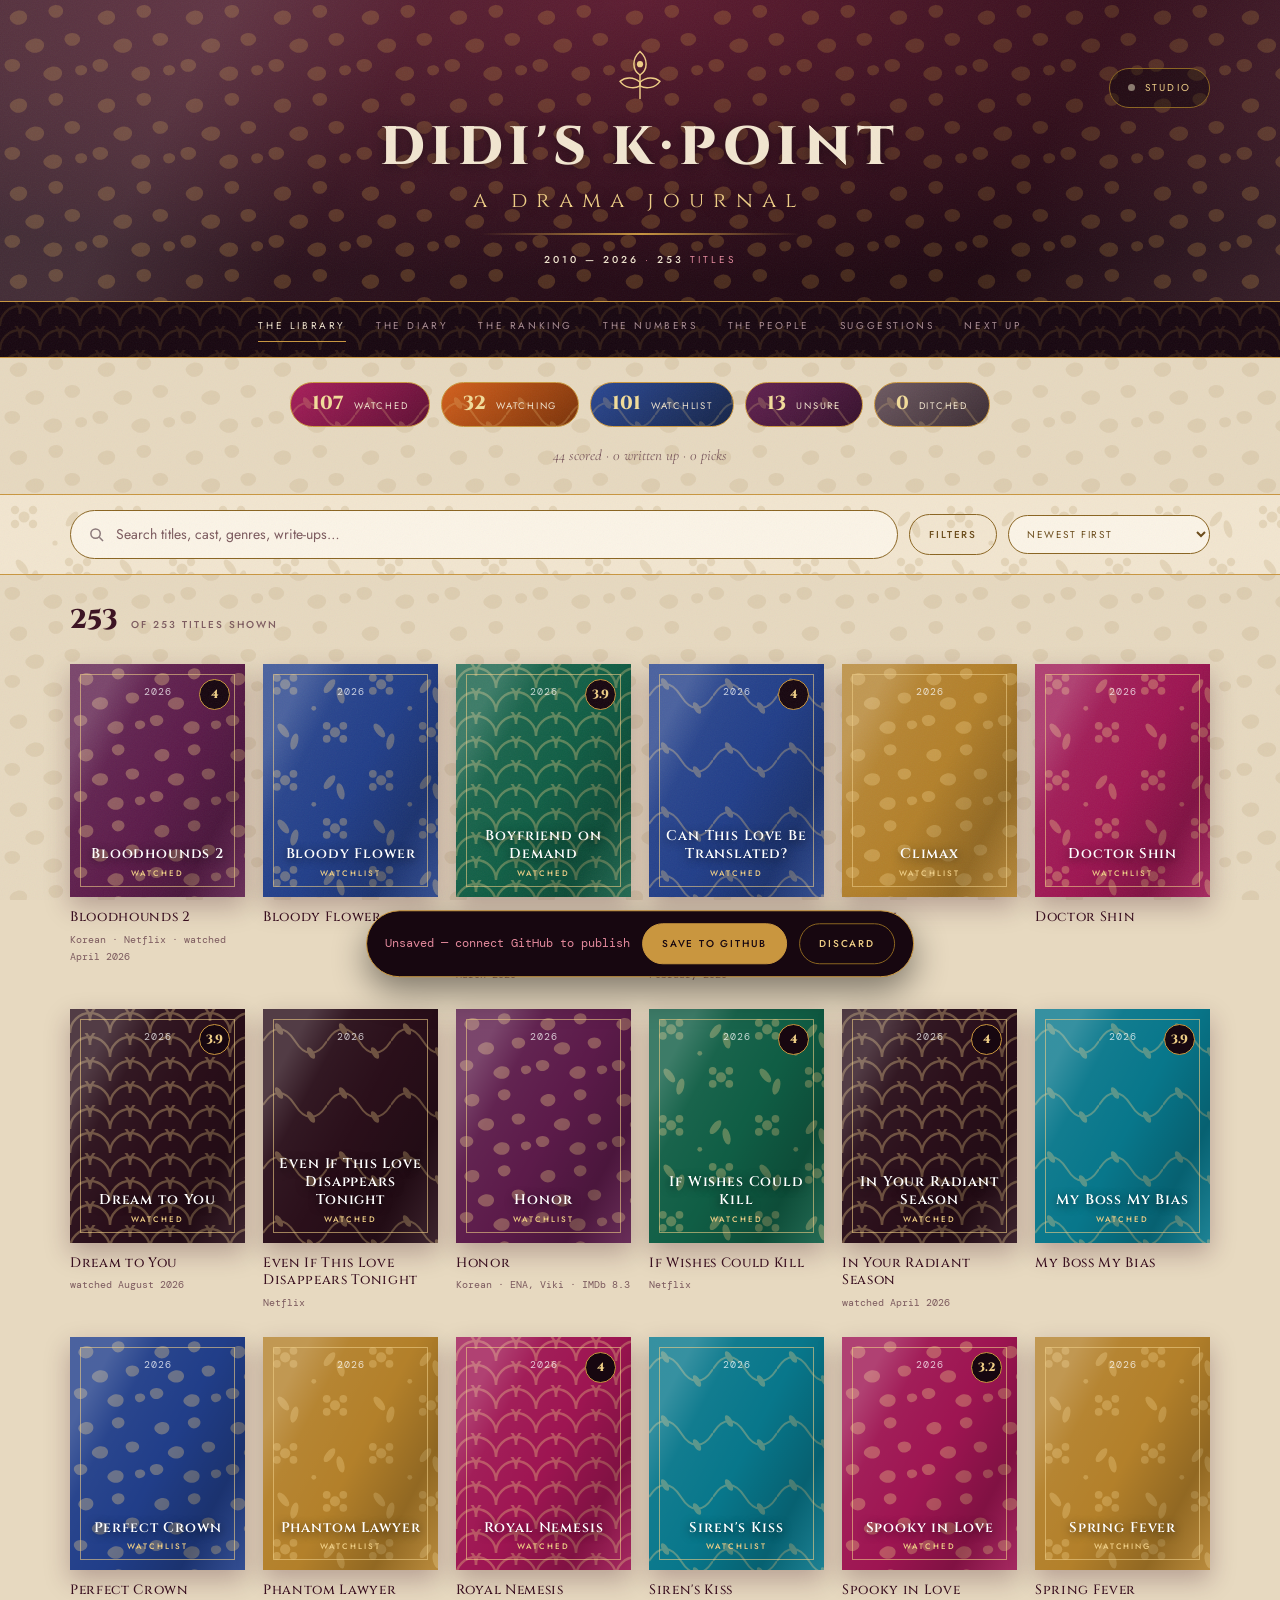
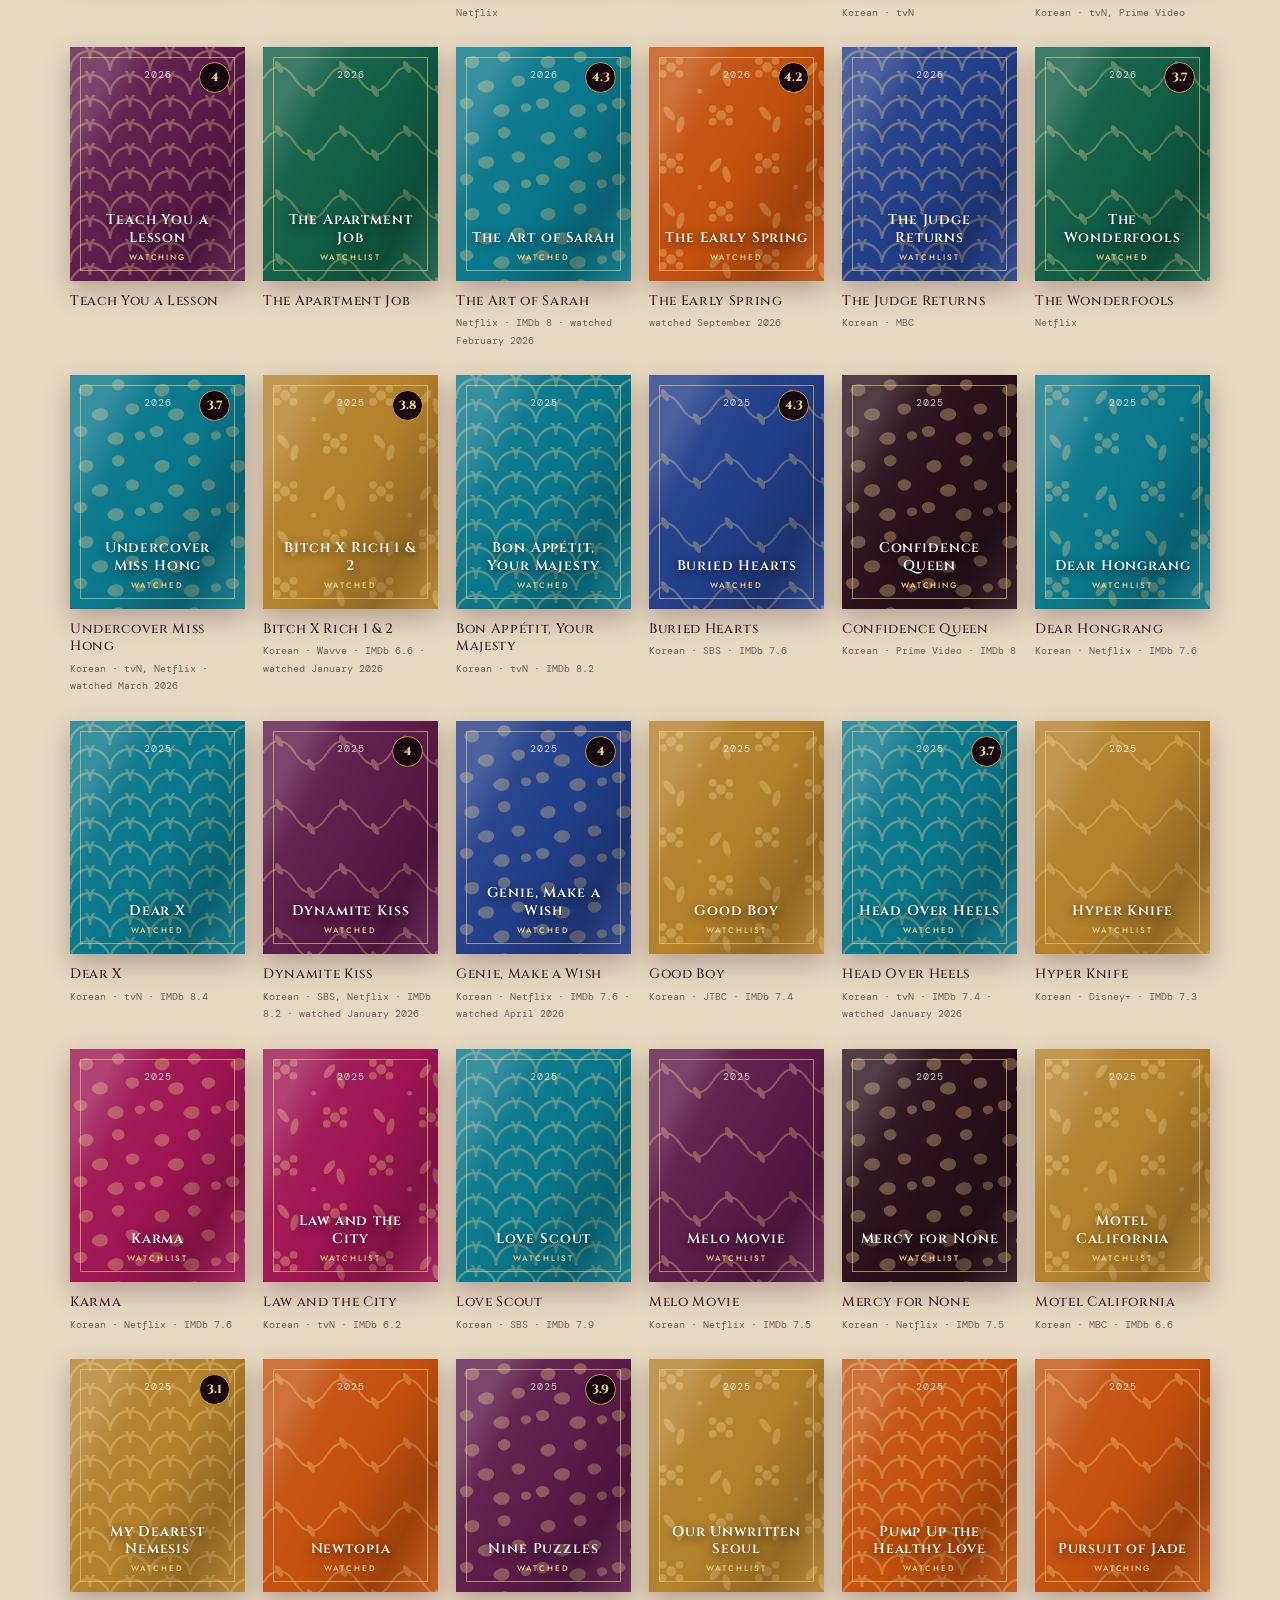
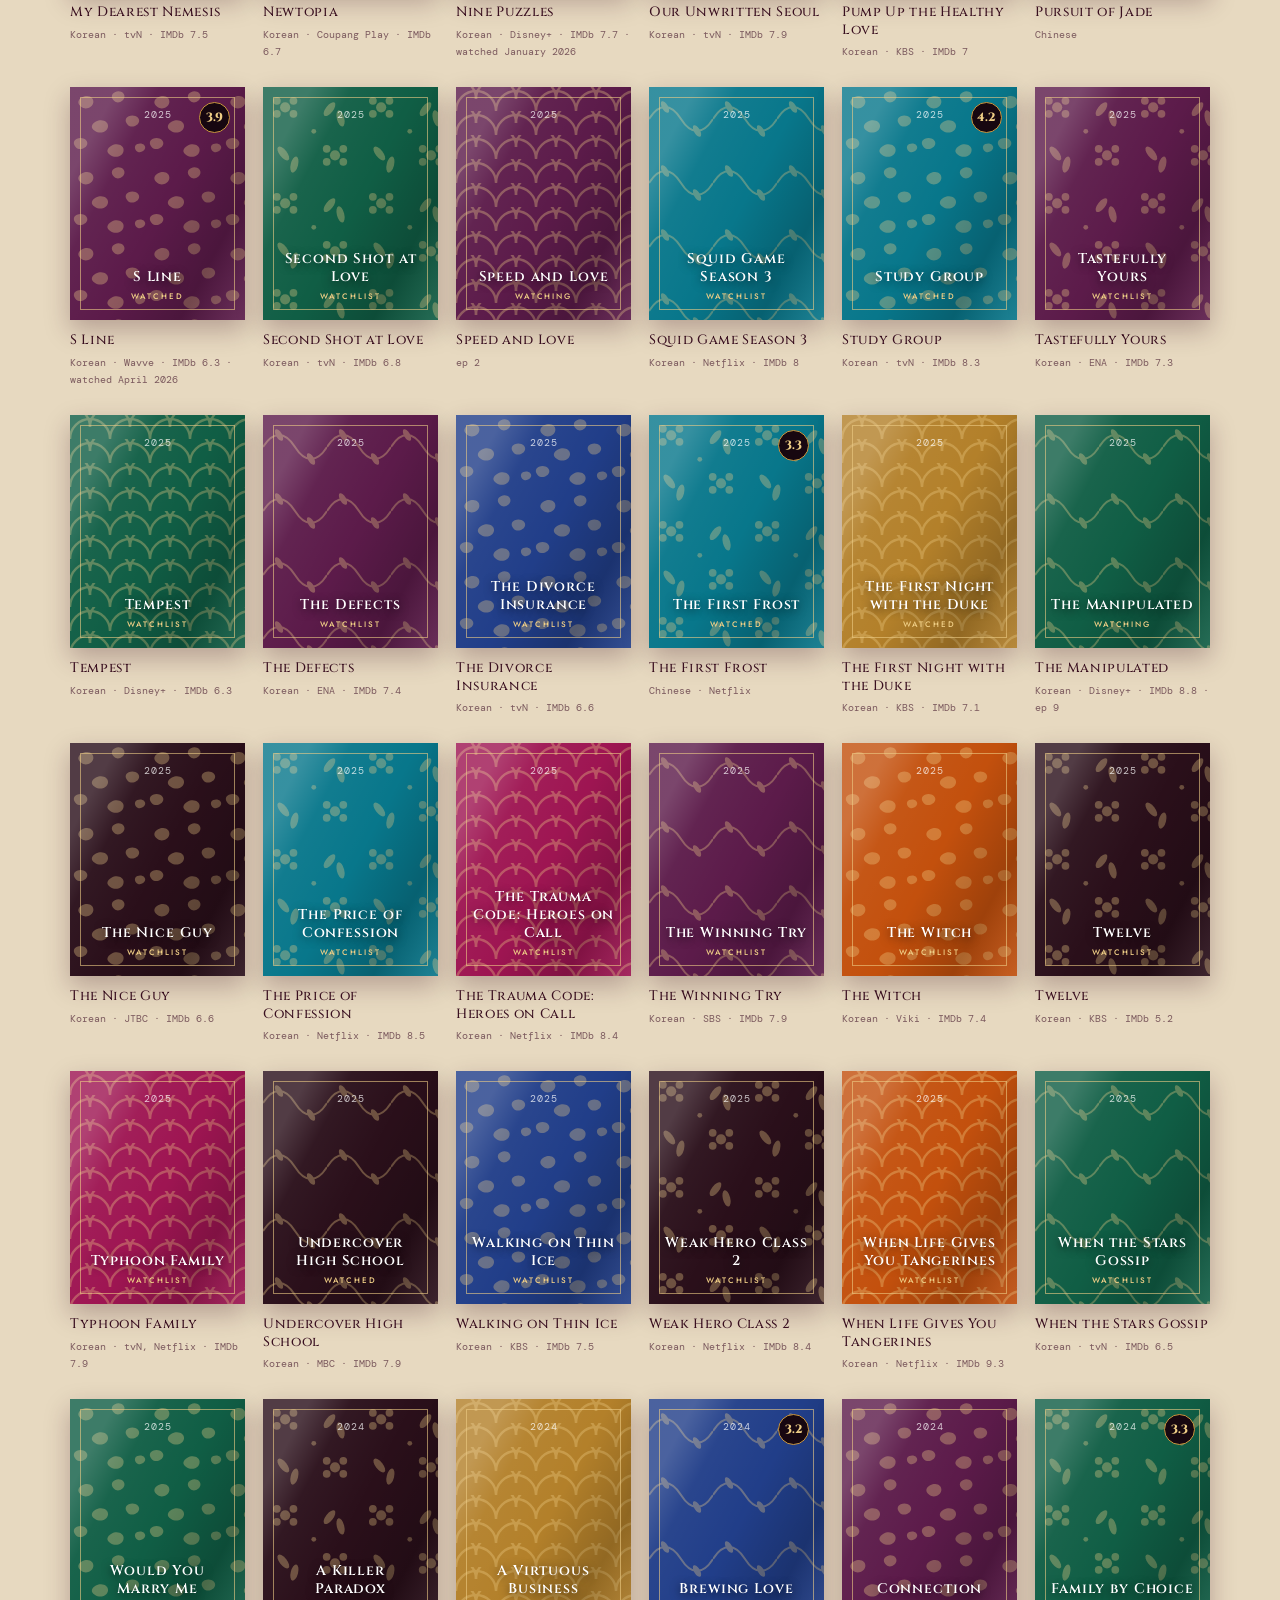
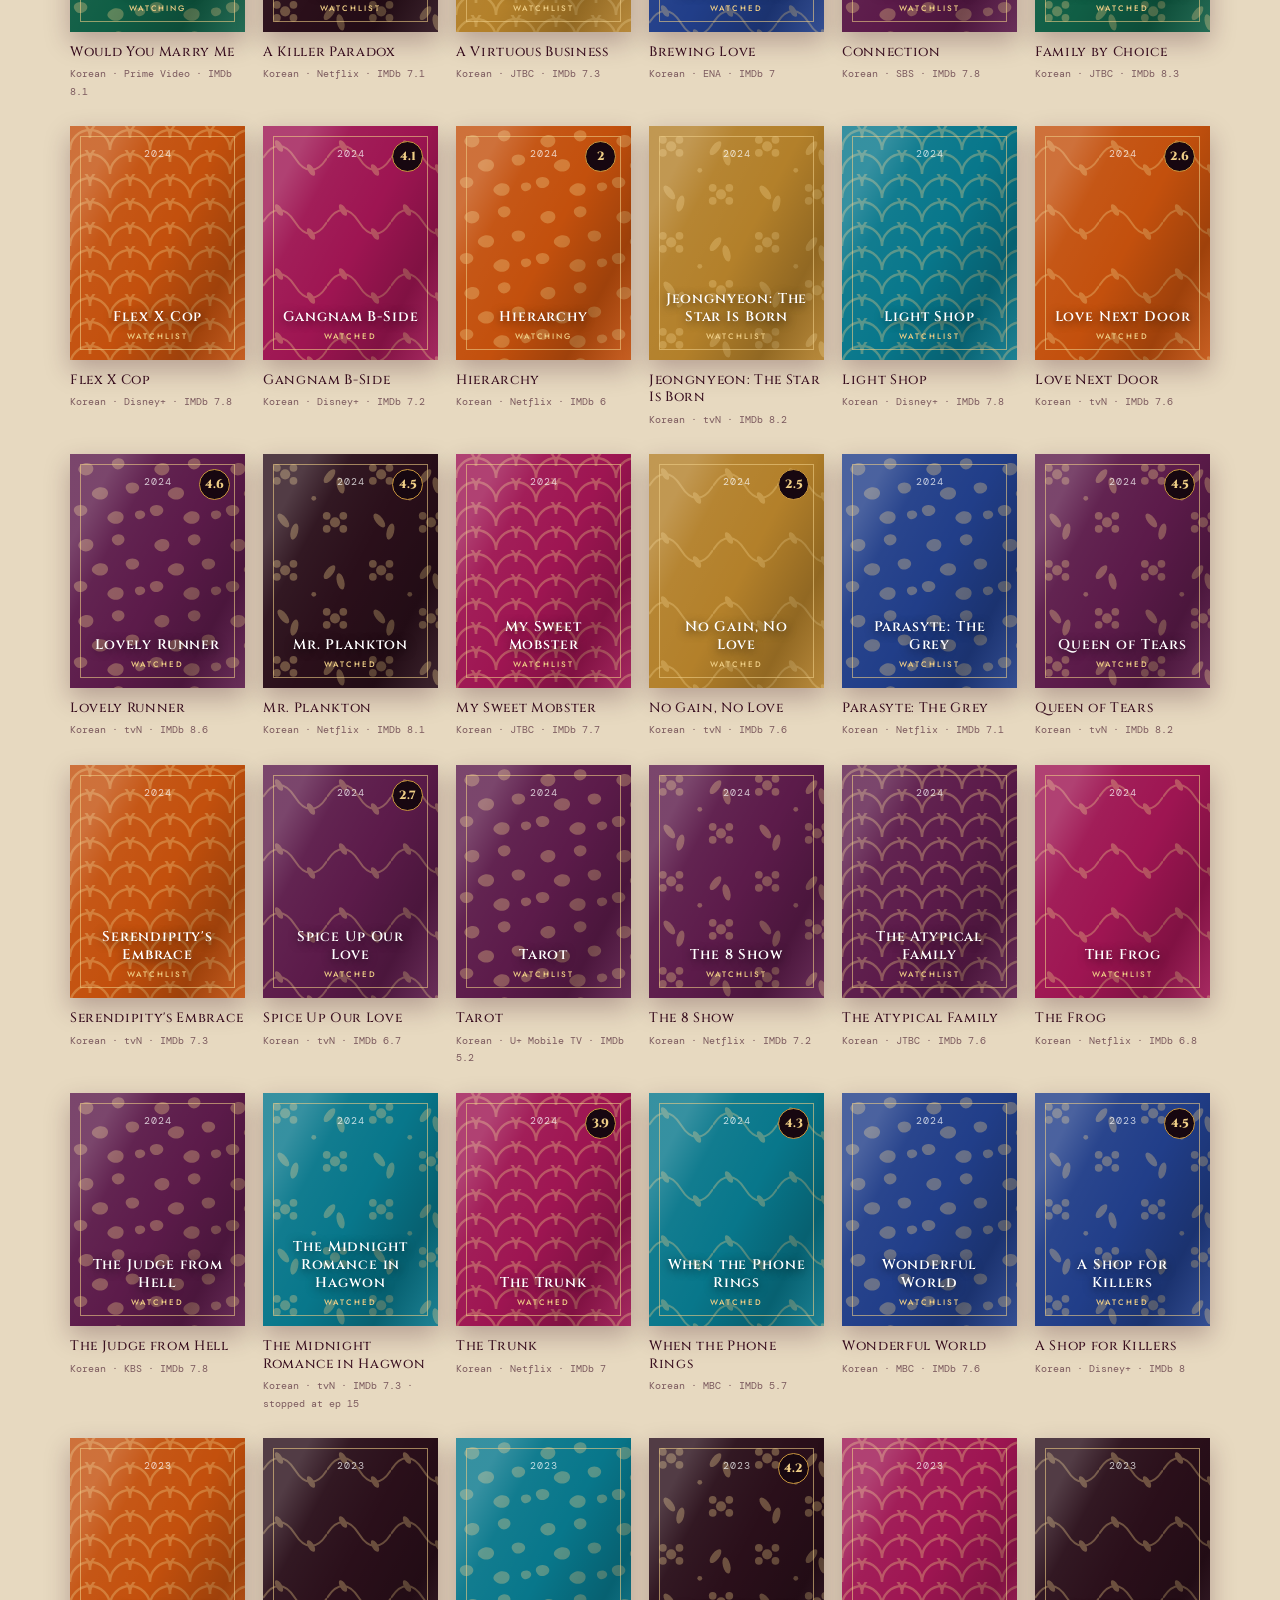
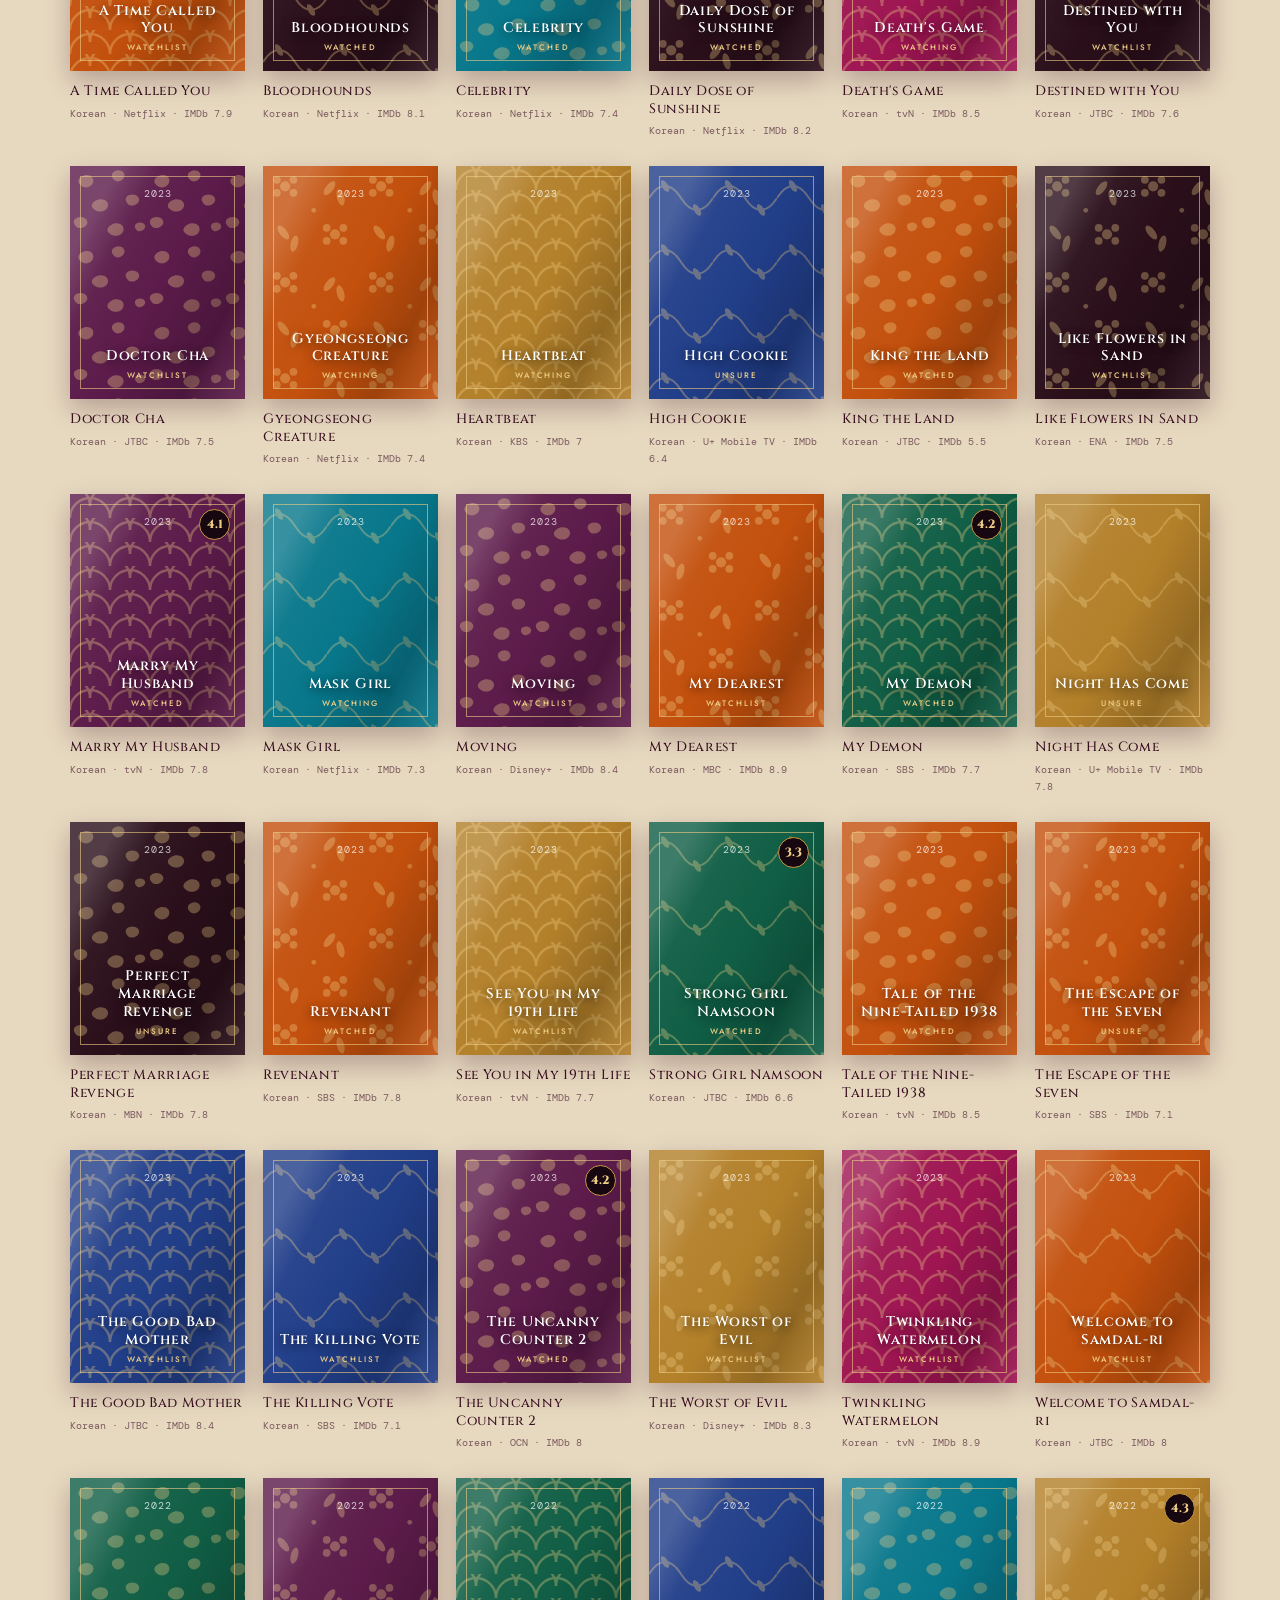
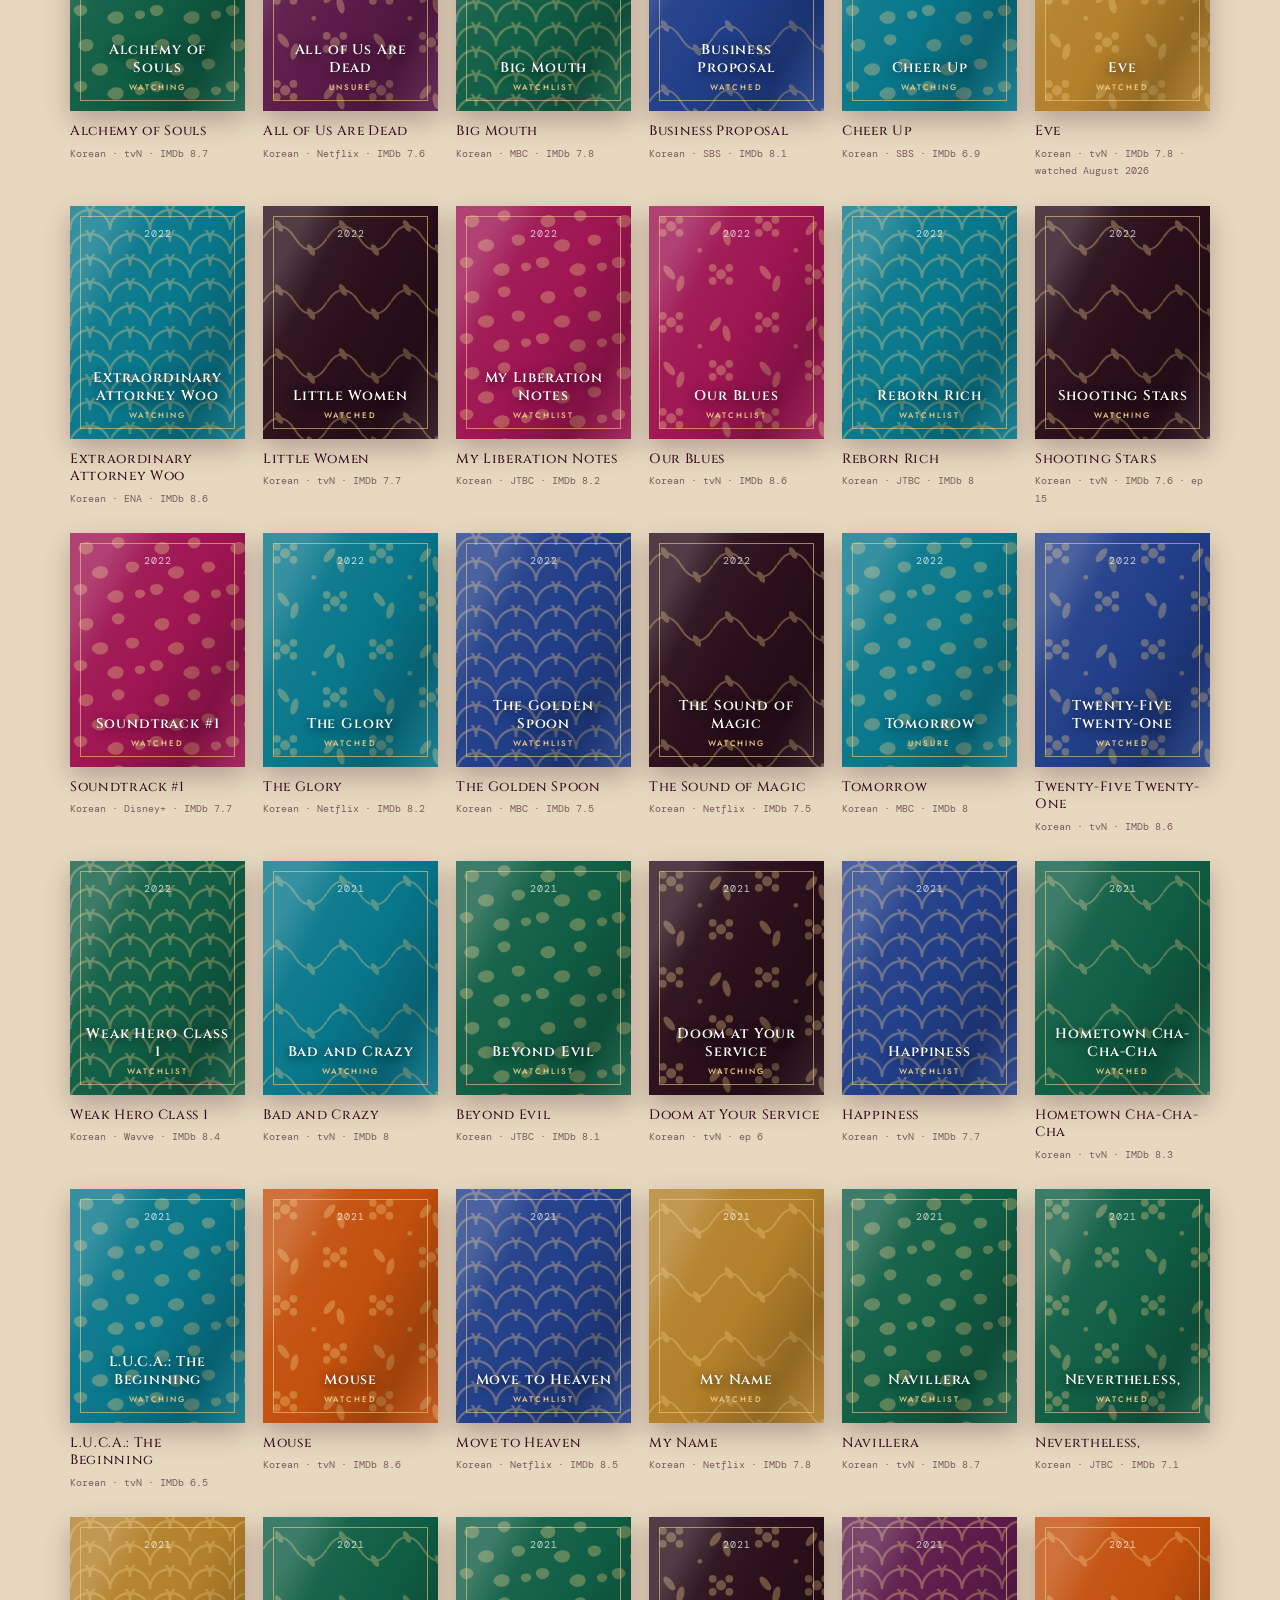
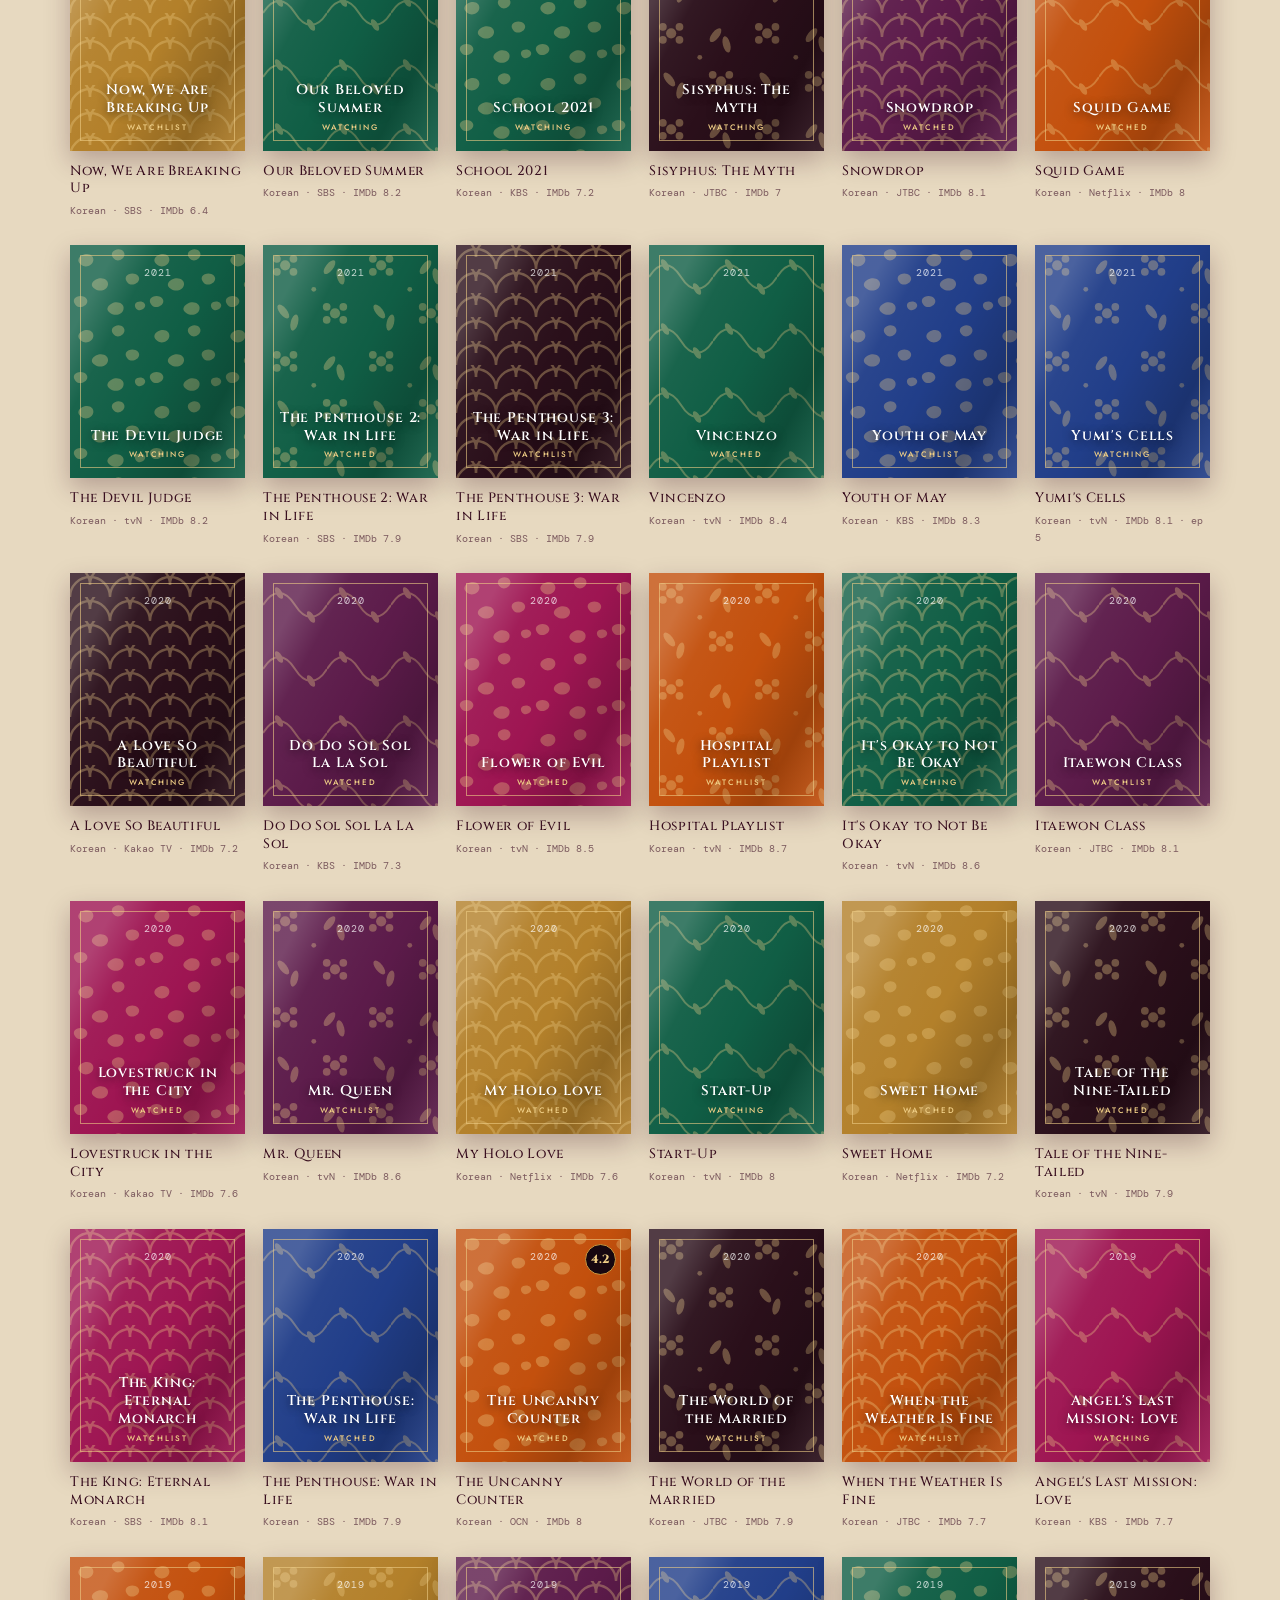
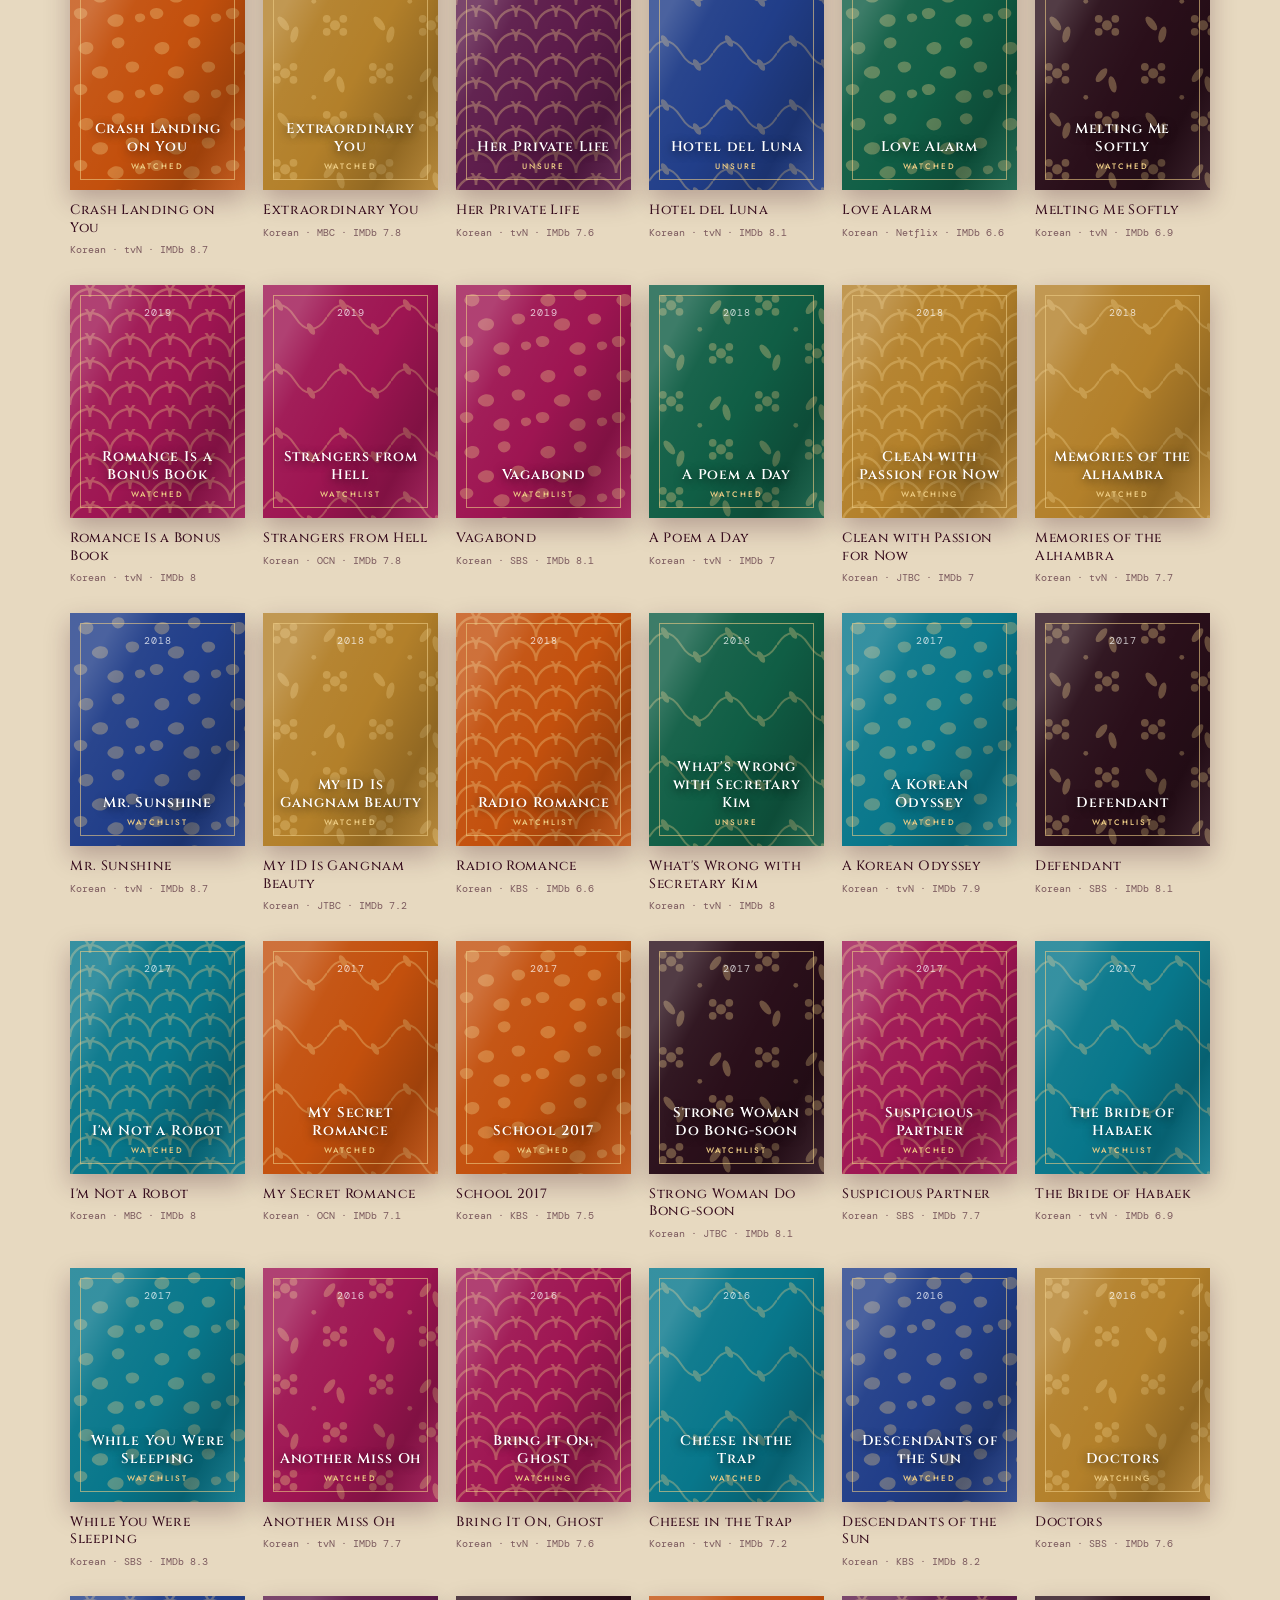
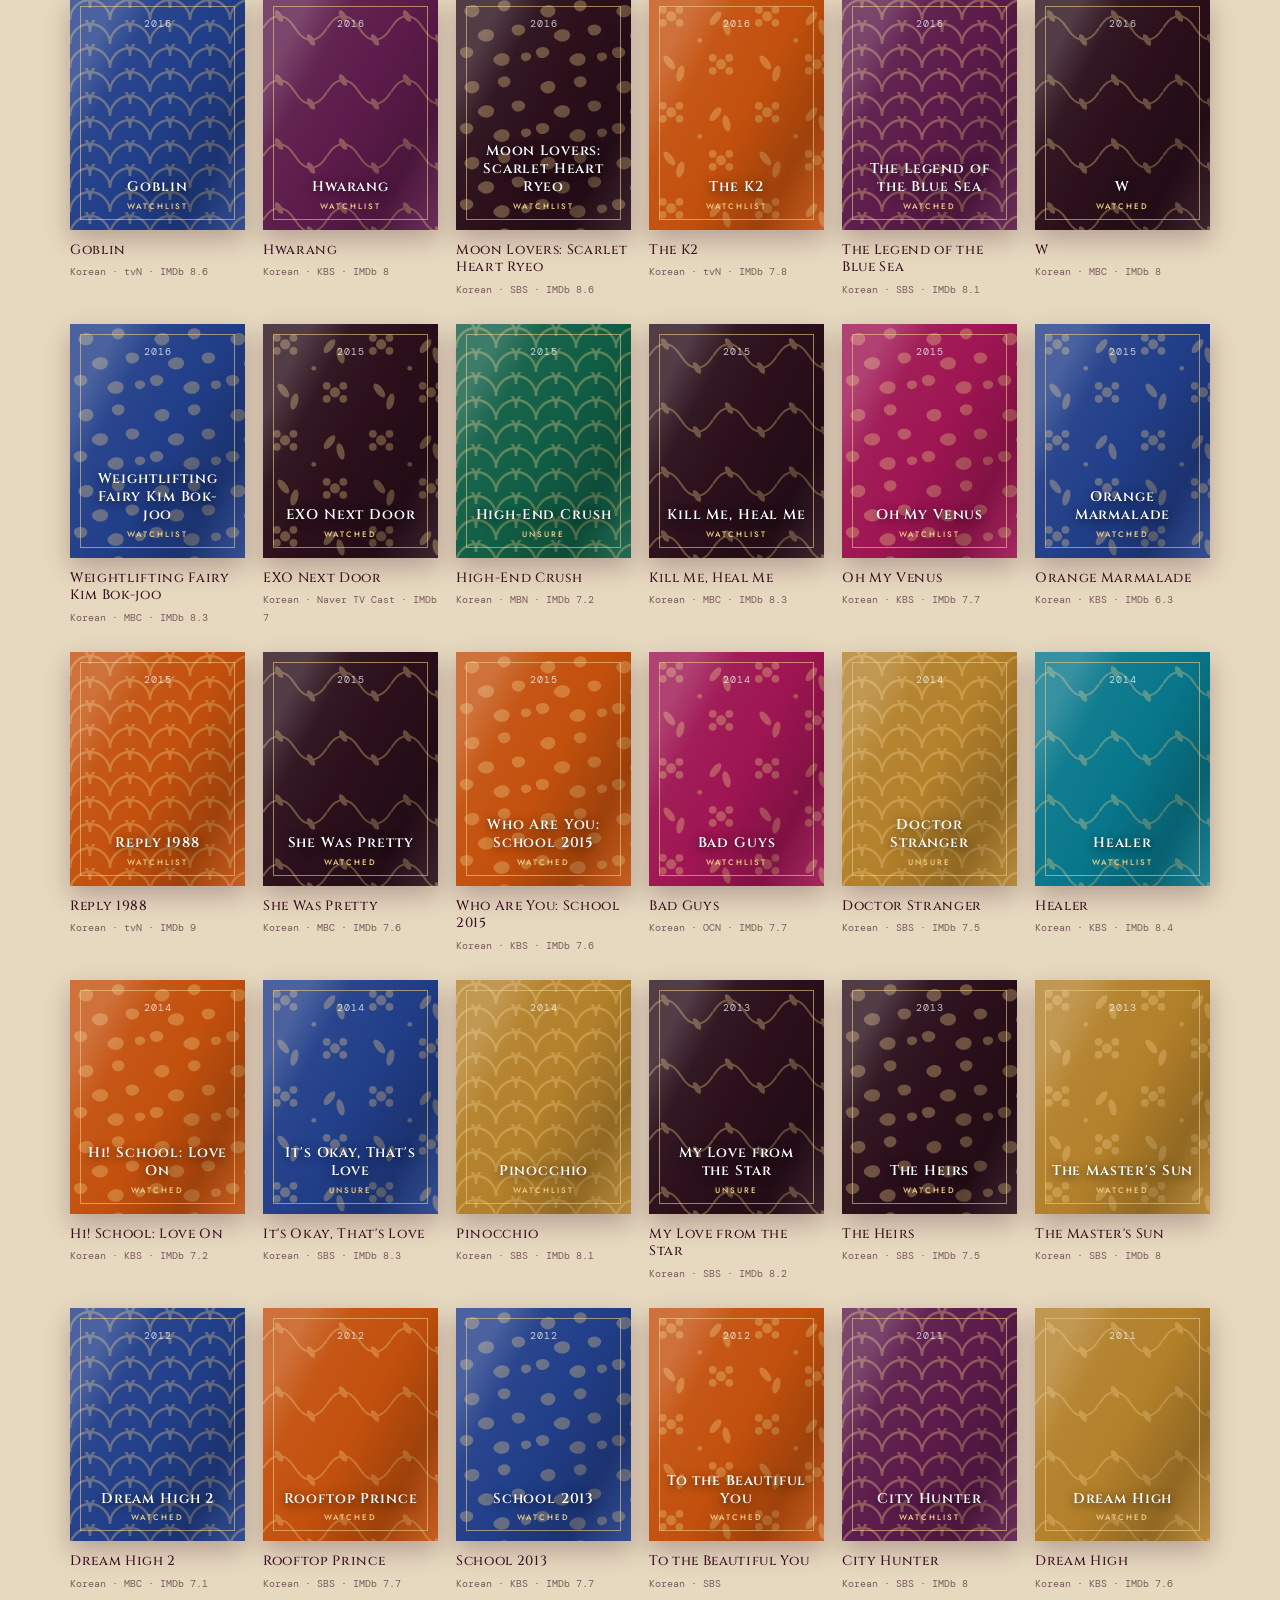
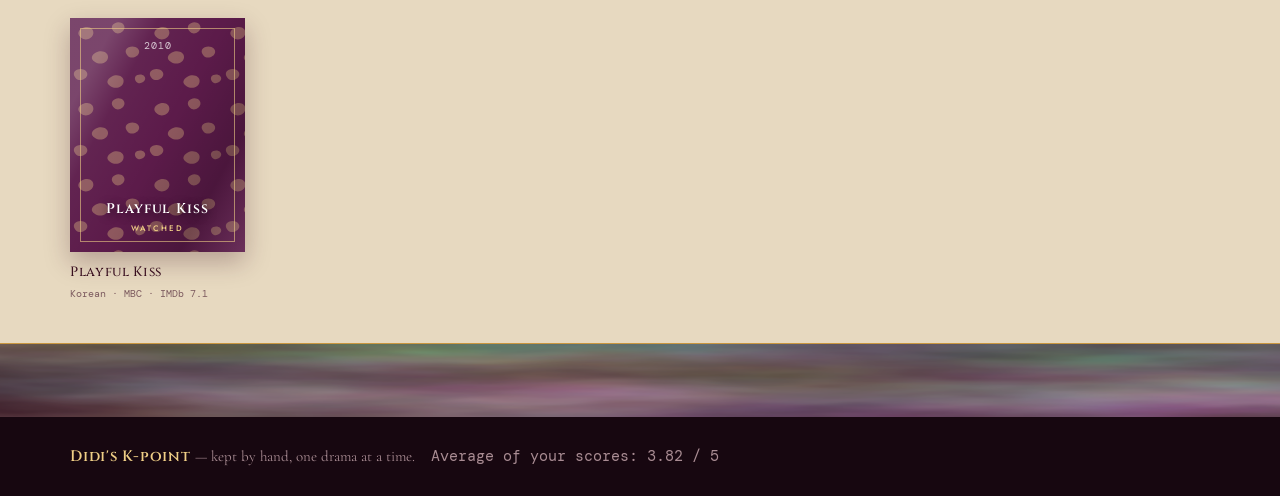
==== commit a97b8d61: "Add files via upload" ====
--- a/index.html
+++ b/index.html
@@ -15,10 +15,10 @@
 <link rel="stylesheet" href="https://fonts.googleapis.com/css2?family=Cinzel:wght@400;500;600;800&family=Cormorant+Garamond:ital,wght@0,400;0,500;0,600;1,400&family=DM+Mono:wght@400;500&family=Jost:wght@300;400;500;600&display=swap">
 <link rel="stylesheet" href="style.css">
 <link rel="stylesheet" href="chrome.css">
+<link rel="stylesheet" href="extra.css">
 </head>
 <body>
 
-<!-- motifs used across the page -->
 <svg width="0" height="0" style="position:absolute" aria-hidden="true">
   <symbol id="crest" viewBox="0 0 64 64">
     <g fill="none" stroke="currentColor" stroke-width="1.6" stroke-linecap="round">
@@ -27,14 +27,6 @@
       <path d="M32 40c7-6 16-6 22-1-5 7-15 9-22 5z"/>
     </g>
     <circle cx="32" cy="20" r="3.4" fill="currentColor"/>
-  </symbol>
-  <symbol id="sprig" viewBox="0 0 64 34">
-    <g fill="none" stroke="currentColor" stroke-width="1.4" stroke-linecap="round"><path d="M6 17h52"/></g>
-    <g fill="currentColor" opacity=".85">
-      <path d="M18 17c0-5 4-8 9-8-1 5-4 8-9 8z"/><path d="M18 17c0 5 4 8 9 8-1-5-4-8-9-8z"/>
-      <path d="M46 17c0-5-4-8-9-8 1 5 4 8 9 8z"/><path d="M46 17c0 5-4 8-9 8 1-5 4-8 9-8z"/>
-    </g>
-    <circle cx="32" cy="17" r="4.4" fill="currentColor"/>
   </symbol>
 </svg>
 
@@ -66,7 +58,7 @@
   <div class="controls-in">
     <label class="search">
       <svg width="15" height="15" viewBox="0 0 16 16" fill="none" aria-hidden="true"><circle cx="7" cy="7" r="5" stroke="currentColor" stroke-width="1.6"></circle><path d="M11 11l4 4" stroke="currentColor" stroke-width="1.6"></path></svg>
-      <input id="q" type="search" placeholder="Search titles, genres, write-ups…" autocomplete="off">
+      <input id="q" type="search" placeholder="Search titles, cast, genres, write-ups…" autocomplete="off">
     </label>
     <button class="btn" id="filterBtn" type="button" aria-haspopup="dialog">
       Filters<span class="fcount" id="filterCount" hidden>0</span>
@@ -123,6 +115,7 @@
     <div class="fgroup">
       <span class="label">What it is</span>
       <div class="selrow">
+        <select class="sel wide" id="kindSel" aria-label="Series or film"></select>
         <select class="sel wide" id="genreSel" aria-label="Filter by genre"></select>
         <select class="sel wide" id="netSel" aria-label="Filter by platform"></select>
         <select class="sel wide" id="countrySel" aria-label="Filter by country"></select>
@@ -161,7 +154,7 @@
     <p class="fine">Your token is kept in this browser only — it never goes into the repo and nobody else can read it. Make a <b>fine-grained</b> token scoped to just this repository, with <b>Contents: Read and write</b>.</p>
     <div class="fgrid">
       <label class="field"><span class="label">GitHub username</span>
-        <input id="ghOwner" placeholder="shahd" autocomplete="off"></label>
+        <input id="ghOwner" placeholder="Shahd-M-Elkilany" autocomplete="off"></label>
       <label class="field"><span class="label">Repository</span>
         <input id="ghRepo" placeholder="didis-k-point" autocomplete="off"></label>
       <label class="field"><span class="label">Branch</span>
--- a/extra.css
+++ b/extra.css
@@ -0,0 +1,78 @@
+/* ═══════════════════════════════════════════════════════════════════
+   Didi's K-point — the additions
+   Ditched status, Didi's Picks, films, the one-score control and the
+   shortlist drop target. Loads last, after style.css and chrome.css.
+   ═══════════════════════════════════════════════════════════════ */
+:root{
+  --ash:#8C7A80;          /* ditched — the colour of walking away */
+  --on-ash:#FBF4E7;
+}
+
+/* ── ditched ────────────────────────────────────────────────── */
+.stat.d{background:linear-gradient(140deg,#6E5A62,#3B2C33)}
+.chip.d[aria-pressed="true"]{background:var(--ash); border-color:var(--ash); color:var(--on-ash)}
+/* a ditched cover is quieter than the rest — it's a show you left */
+.card:has(.stamp[style*="--ash"]) .cover .slab{filter:saturate(.45) brightness(.8)}
+
+/* ── Didi's Picks ───────────────────────────────────────────── */
+.chip.pickchip[aria-pressed="true"]{background:var(--gold); border-color:var(--gold);
+  color:var(--coal)}
+.cover.picked{box-shadow:0 10px 24px #3a102047, inset 0 0 0 1px #00000047,
+  0 0 0 2px var(--gold)}
+.card:hover .cover.picked{box-shadow:0 18px 32px #3a10205e, inset 0 0 0 1px #00000047,
+  0 0 0 2px var(--gold)}
+.pickmark{position:absolute; z-index:9; top:14px; left:14px; width:26px; height:26px;
+  display:grid; place-items:center; border-radius:50%; background:var(--gold);
+  color:var(--coal); font-size:13px; line-height:1; box-shadow:0 2px 6px #00000073}
+.pickbanner{position:absolute; z-index:4; top:0; left:0; right:0; padding:7px 10px;
+  text-align:center; background:var(--gold); color:var(--coal);
+  font-family:"Jost",sans-serif; text-transform:uppercase; letter-spacing:.26em;
+  font-size:9px; font-weight:500}
+.r-hero:has(.pickbanner){padding-top:54px}
+.pickstrip{margin-bottom:34px}
+.pickstrip .grid.flat{max-width:none; margin:0; padding:0;
+  grid-template-columns:repeat(auto-fill,minmax(140px,1fr)); gap:18px 14px}
+.pickstrip .sec-h h2{color:var(--gold-d); letter-spacing:.24em}
+.gridfull{grid-column:1/-1}
+
+/* ── films ──────────────────────────────────────────────────── */
+.filmmark{position:absolute; z-index:9; bottom:56px; right:14px;
+  font-family:"Jost",sans-serif; text-transform:uppercase; letter-spacing:.2em;
+  font-size:8px; padding:3px 8px; border-radius:40px; background:#170710b3;
+  color:var(--gold-l); border:1px solid var(--gold-d)}
+
+/* ── one score for the lot ──────────────────────────────────── */
+.overallrow{display:none; align-items:center; gap:12px; margin-bottom:20px;
+  padding:14px 16px; border:1px dashed var(--gold-d); background:var(--paper-2)}
+body.editing .overallrow{display:flex}
+.overallrow input{width:90px; border:1px solid var(--gold-d); background:var(--sheet);
+  padding:8px 12px; font-family:"DM Mono",monospace; font-size:15px; text-align:center}
+.overallrow .dim{opacity:.7}
+.growinput{flex:1 1 240px; min-width:0; border:1px solid var(--gold-d);
+  background:var(--paper-2); padding:9px 13px; font-family:"Jost",sans-serif; font-size:14px}
+
+/* ── the missing-picture placeholder ────────────────────────── */
+.missingpic{aspect-ratio:4/3; border:1px dashed var(--gold-d); background:var(--paper-2);
+  display:grid; place-items:center; text-align:center; padding:10px;
+  font-family:"Jost",sans-serif; font-size:9.5px; letter-spacing:.14em;
+  text-transform:uppercase; color:var(--ink-soft)}
+
+/* ── dragging a cover onto the shortlist ────────────────────── */
+.card{cursor:grab}
+.card:active{cursor:grabbing}
+body.dragging-card .shortlist{outline:2px dashed var(--gold); outline-offset:6px}
+.shortlist.dropping{outline:2px solid var(--gold); outline-offset:6px;
+  background:var(--paper-2)}
+.shortlist.dropping::after{content:"Drop it on the list";
+  position:absolute; inset:0; z-index:5; display:grid; place-items:center;
+  background:#fbf4e7d9; font-family:"Jost",sans-serif; text-transform:uppercase;
+  letter-spacing:.24em; font-size:11px; color:var(--oxblood)}
+
+/* ── the two pages still to come ────────────────────────────── */
+.page .pagehead .fine b{color:var(--oxblood)}
+
+@media (max-width:560px){
+  .overallrow{flex-wrap:wrap; gap:9px}
+  .pickstrip .grid.flat{grid-template-columns:repeat(auto-fill,minmax(120px,1fr))}
+  .pickmark{width:22px; height:22px; font-size:11px; top:12px; left:12px}
+}
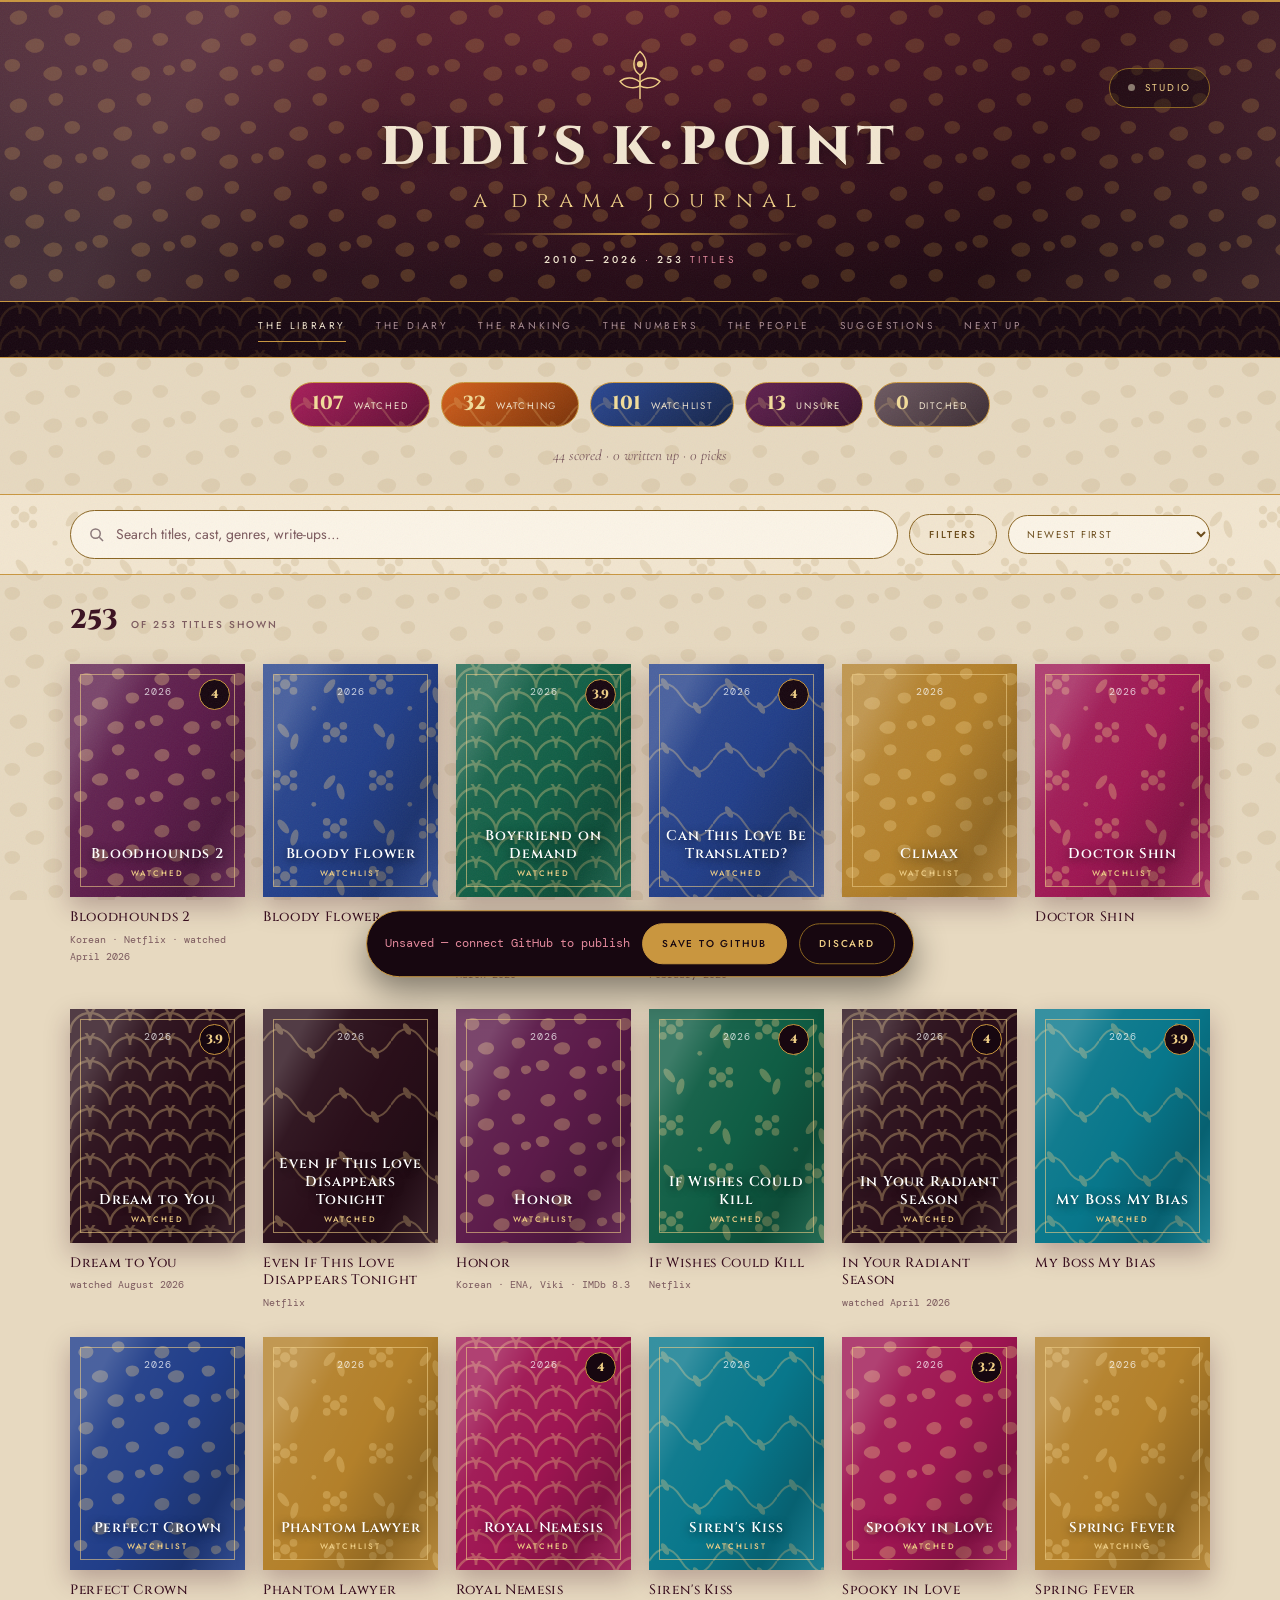
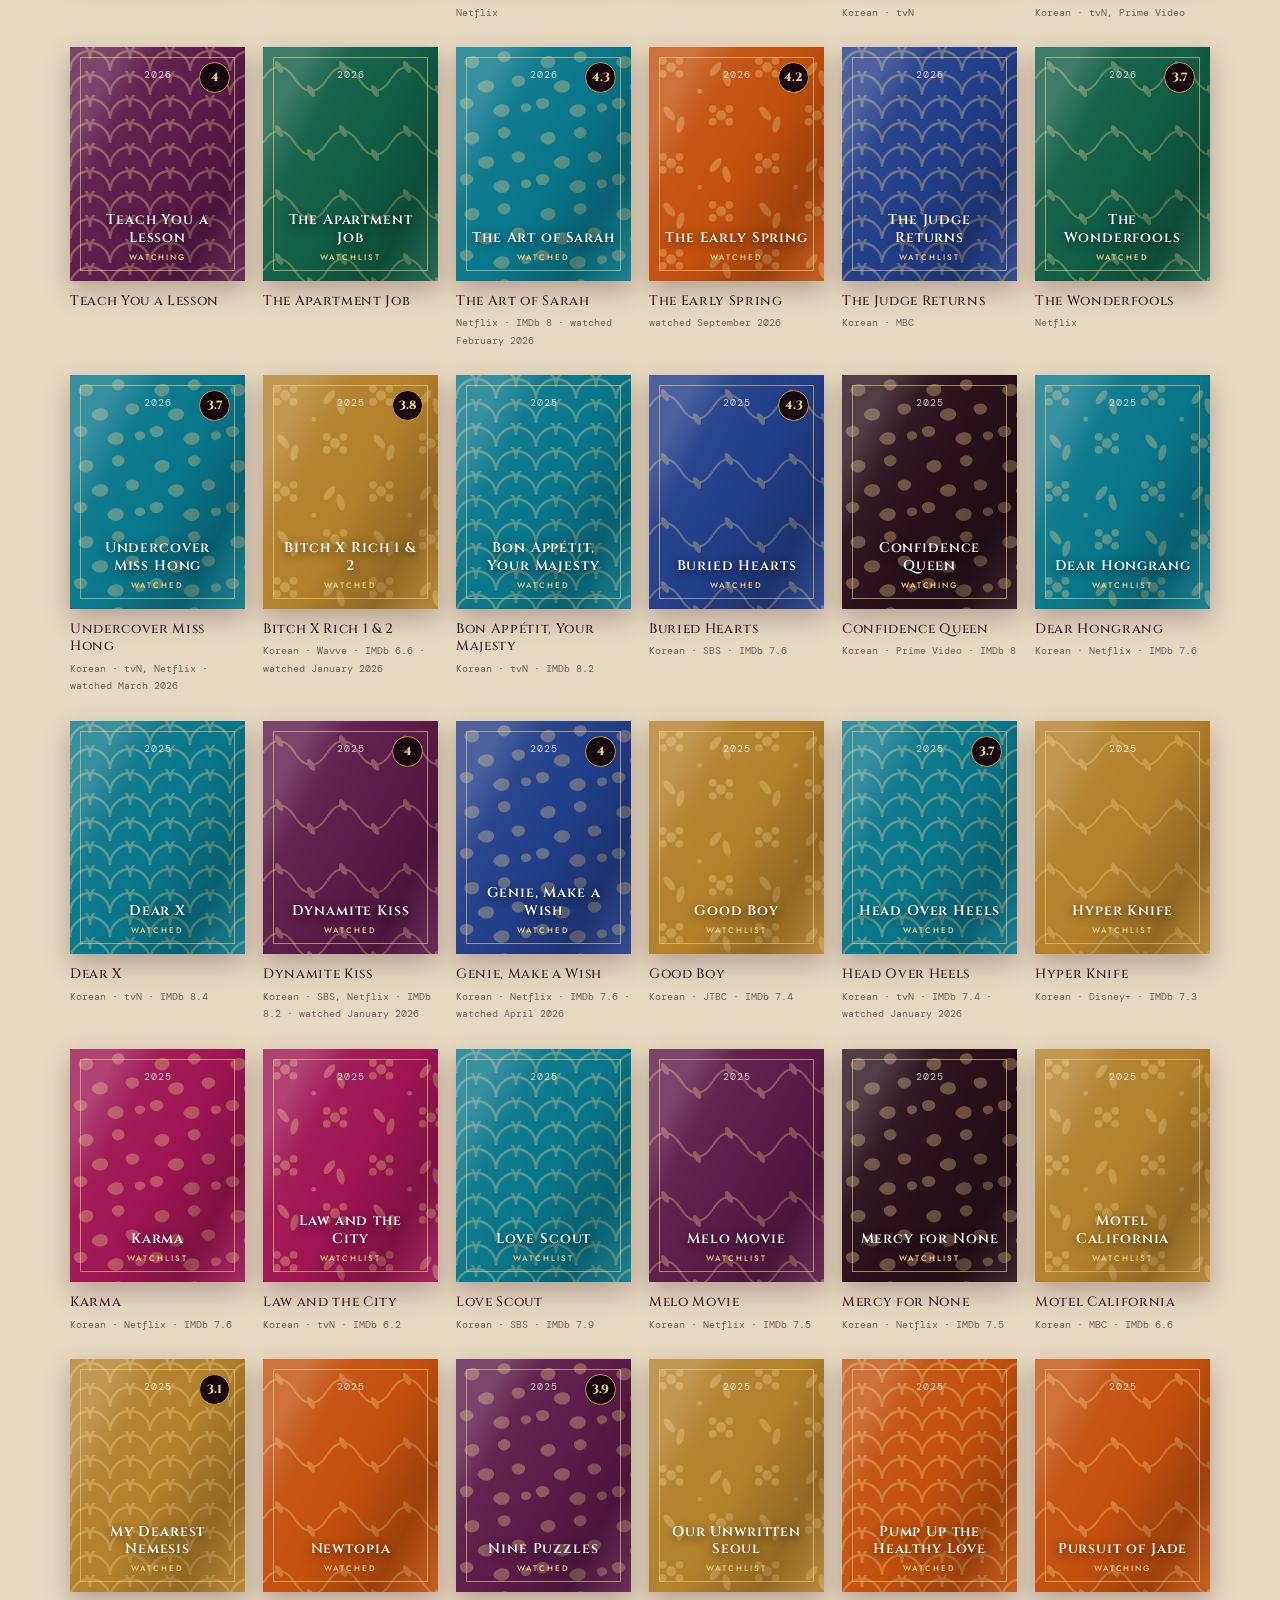
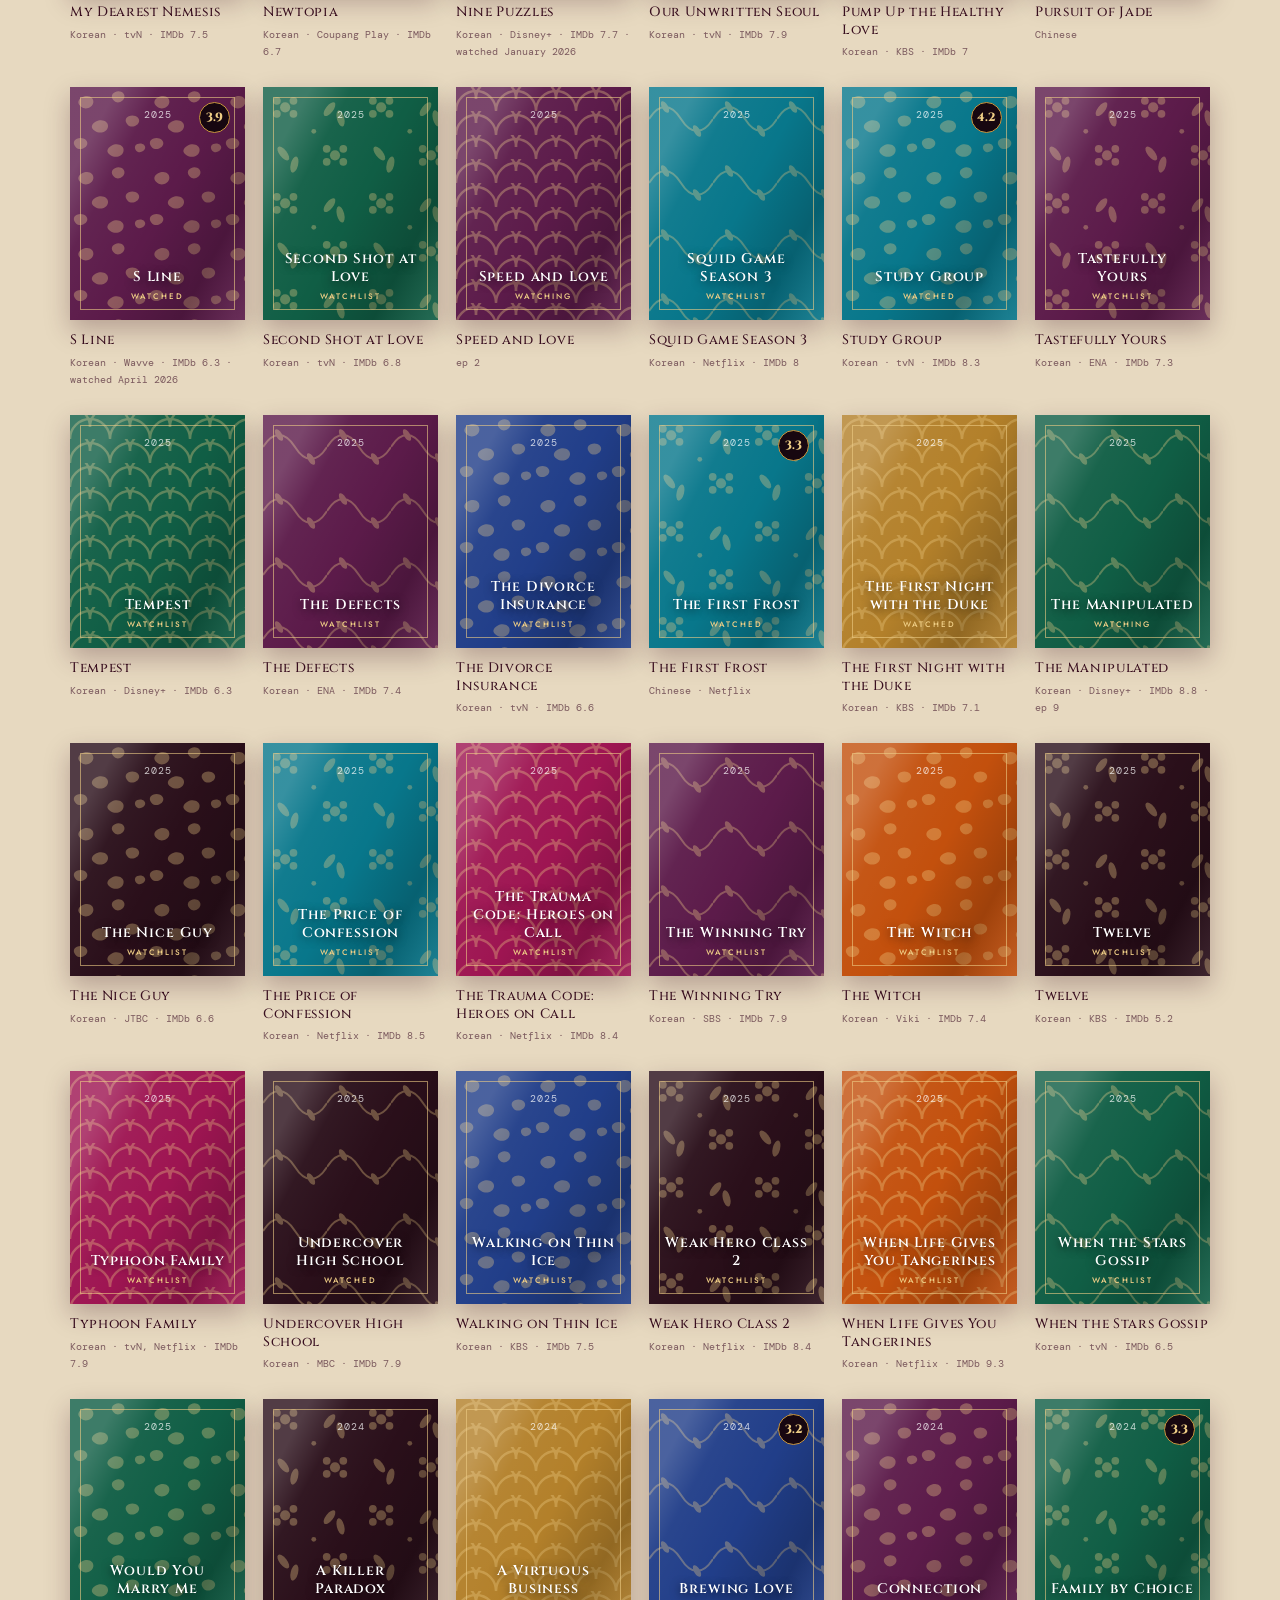
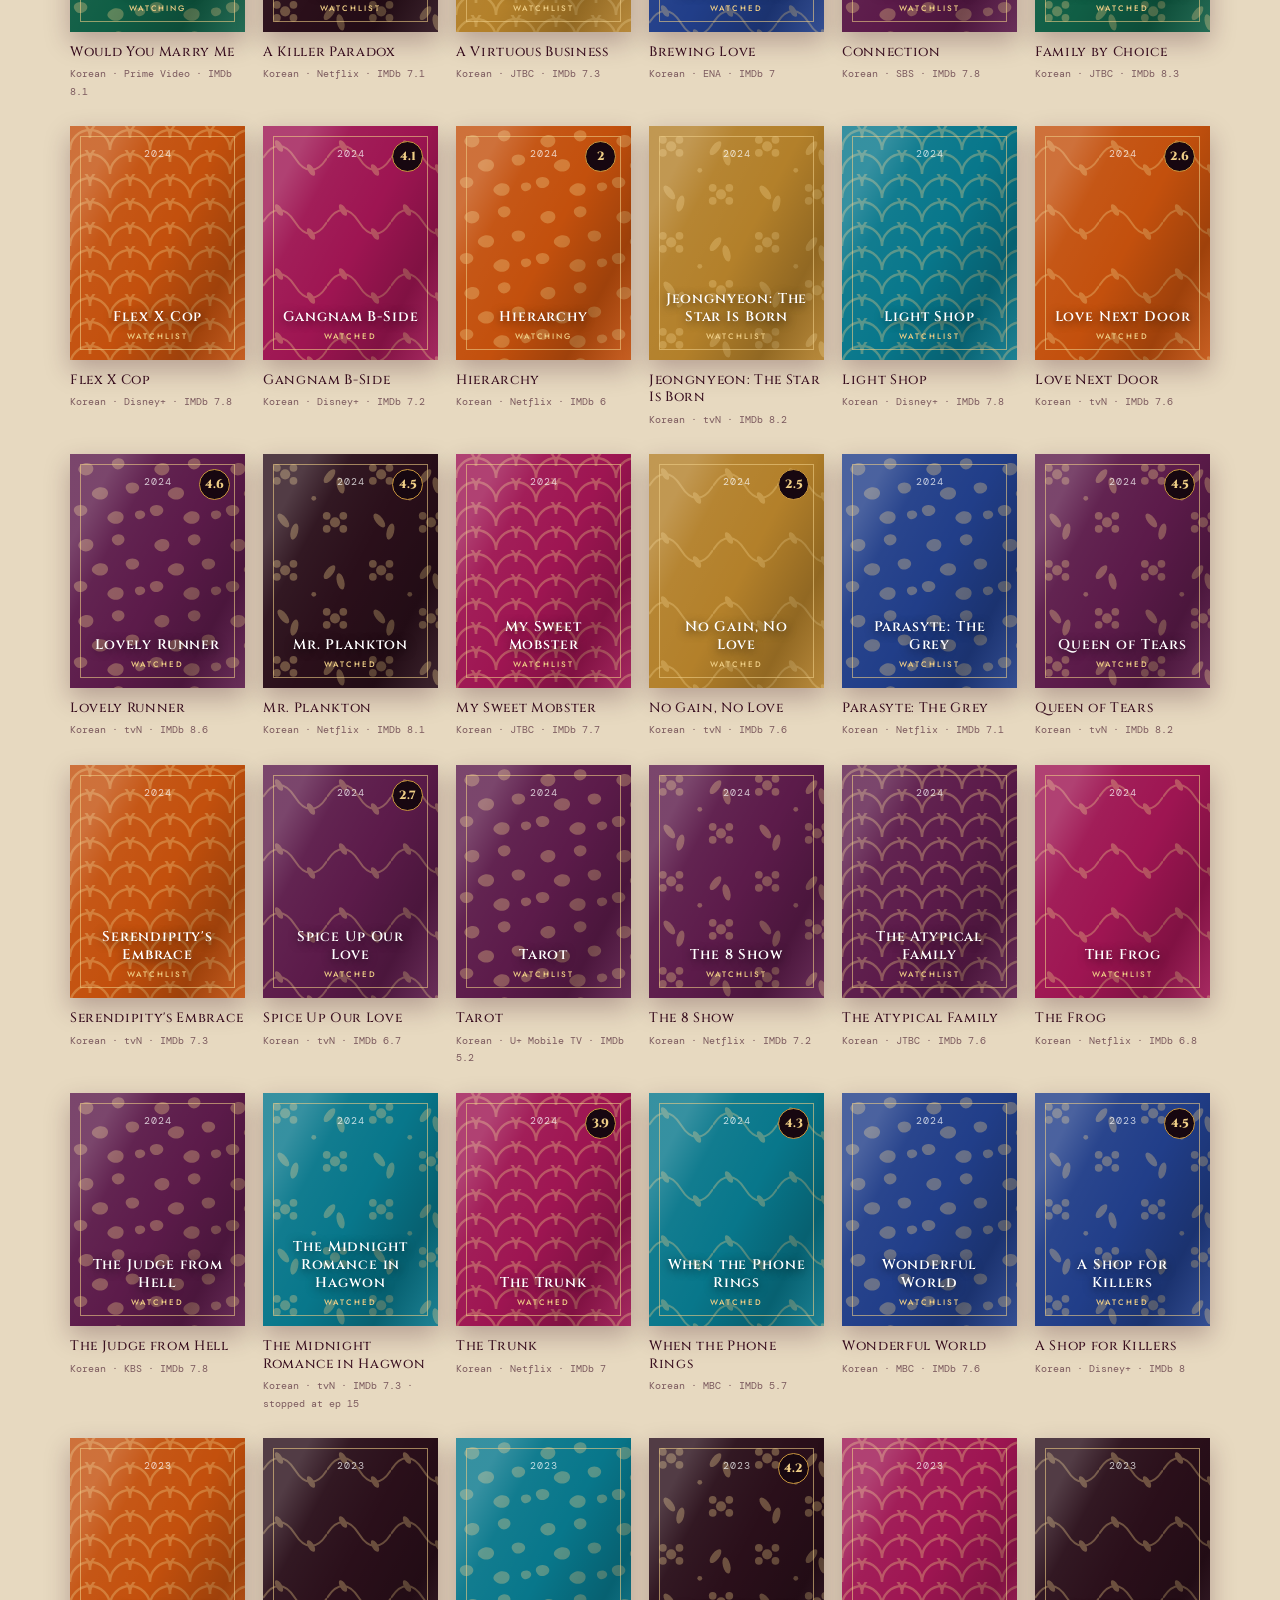
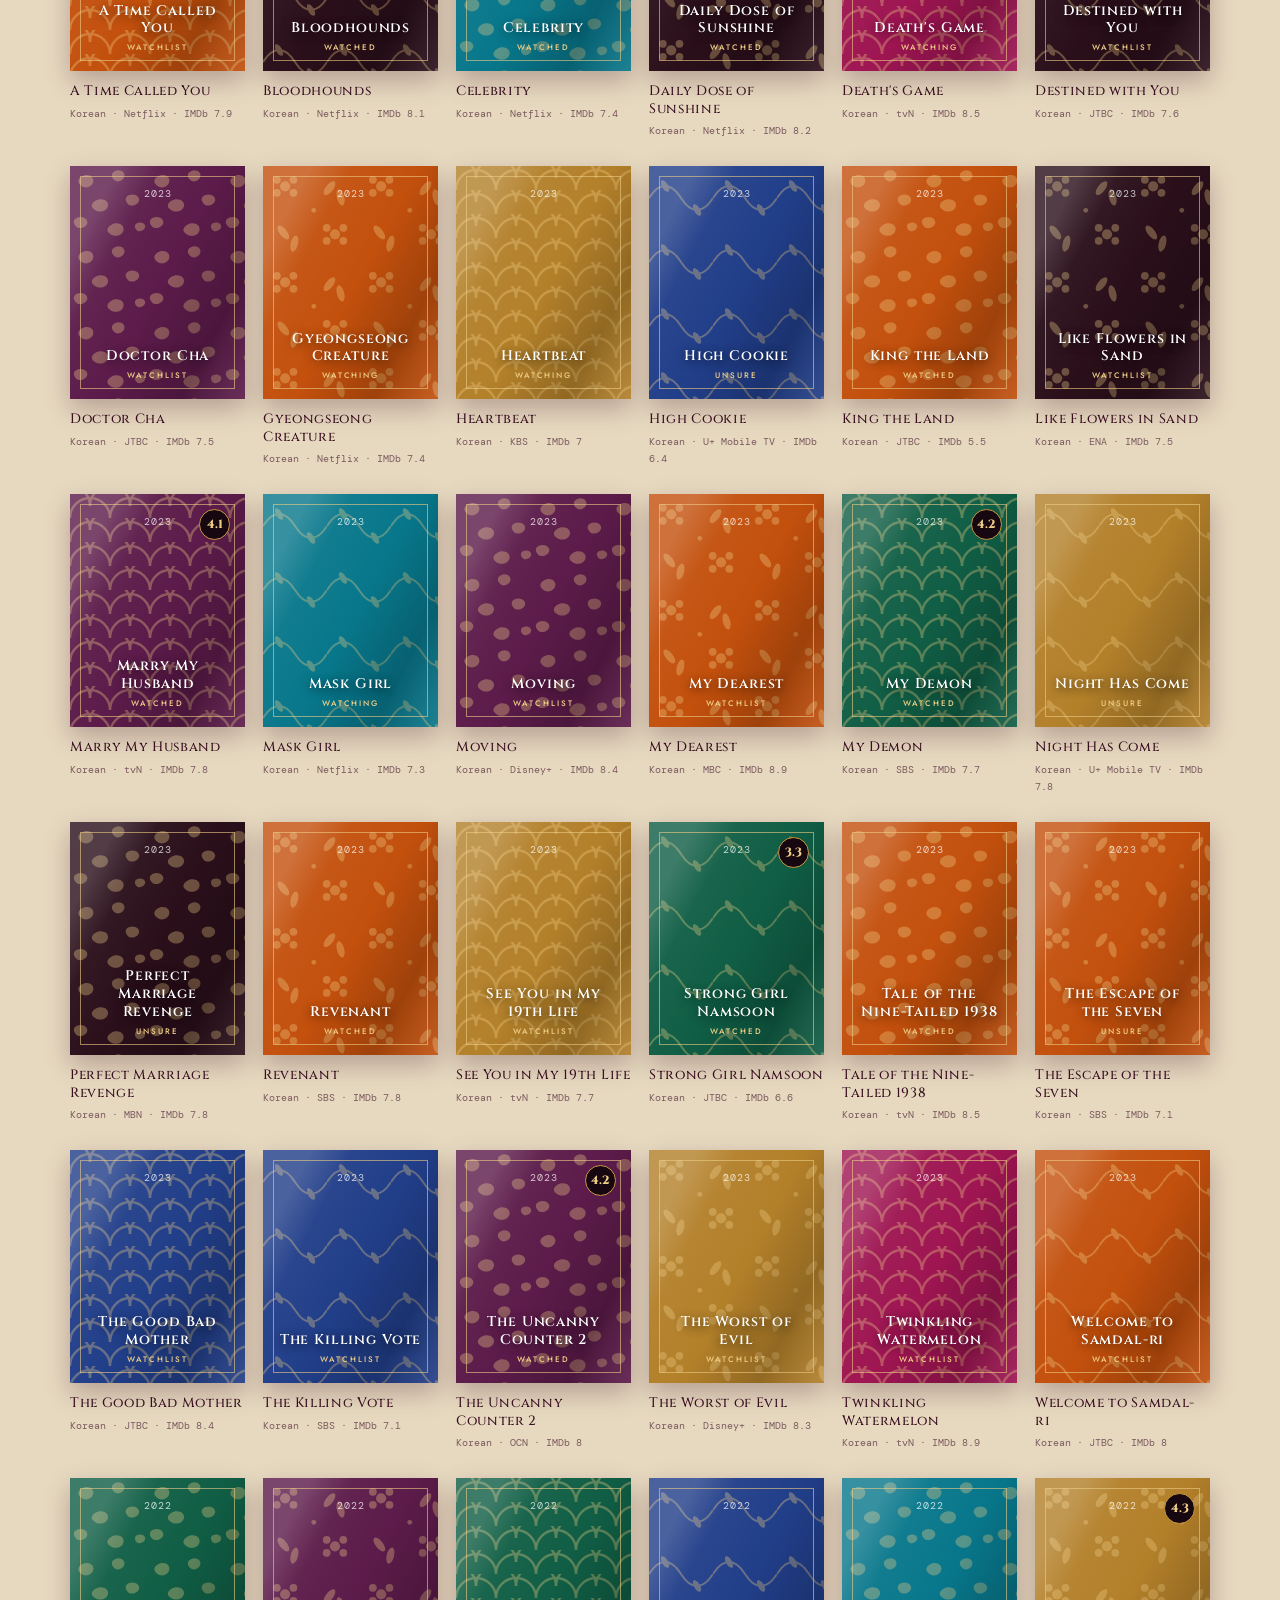
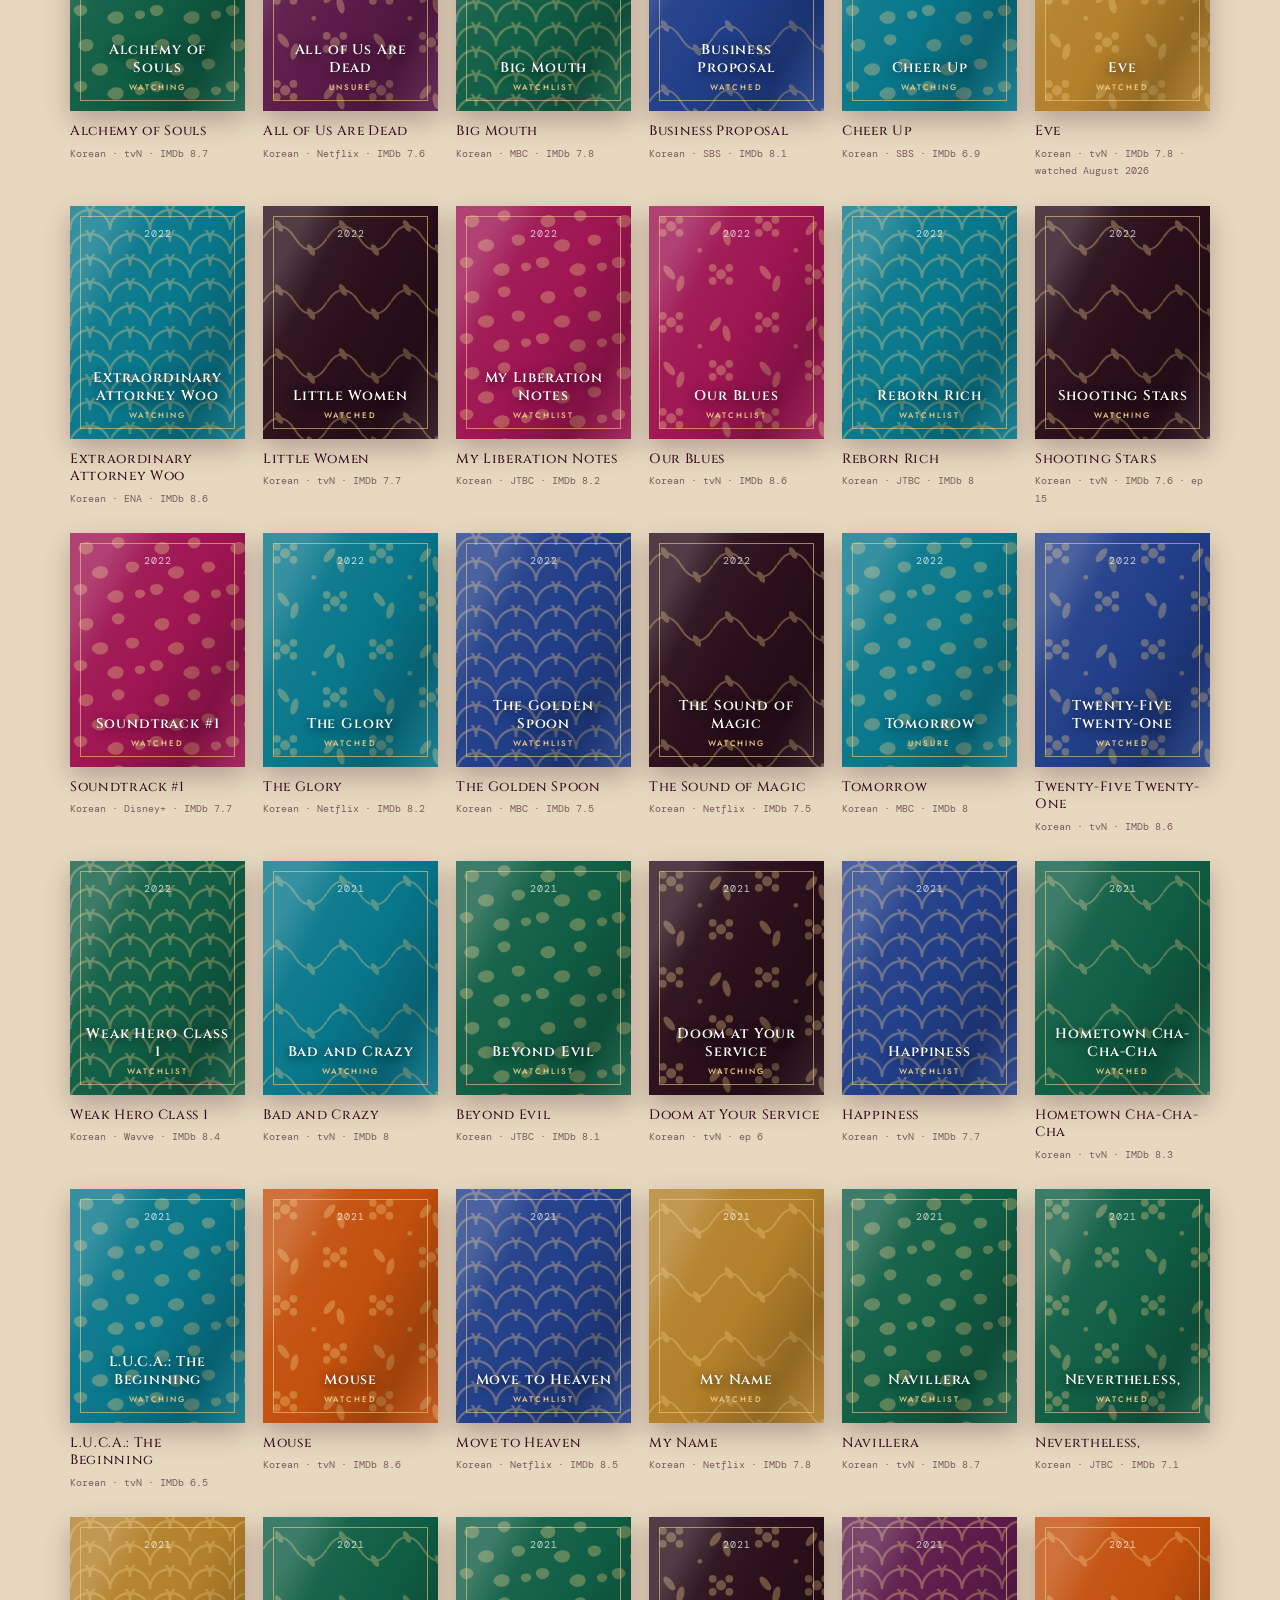
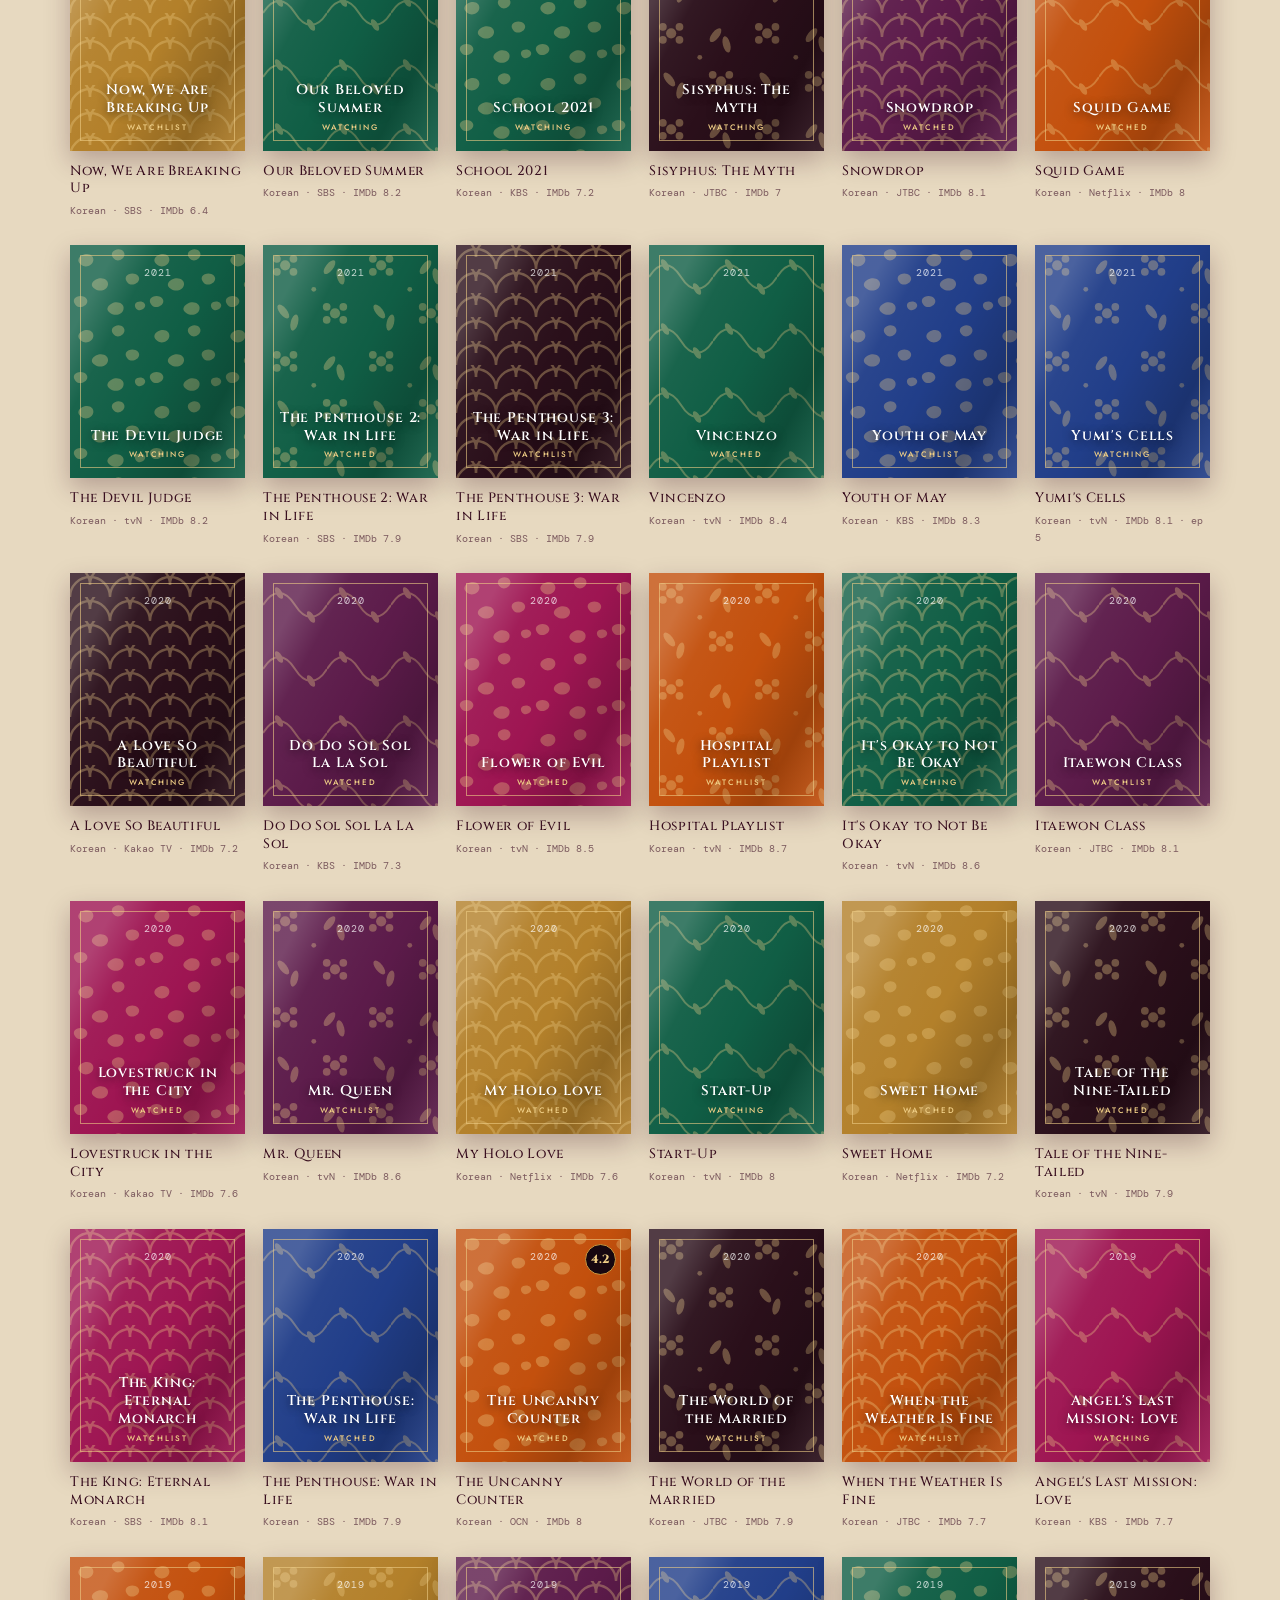
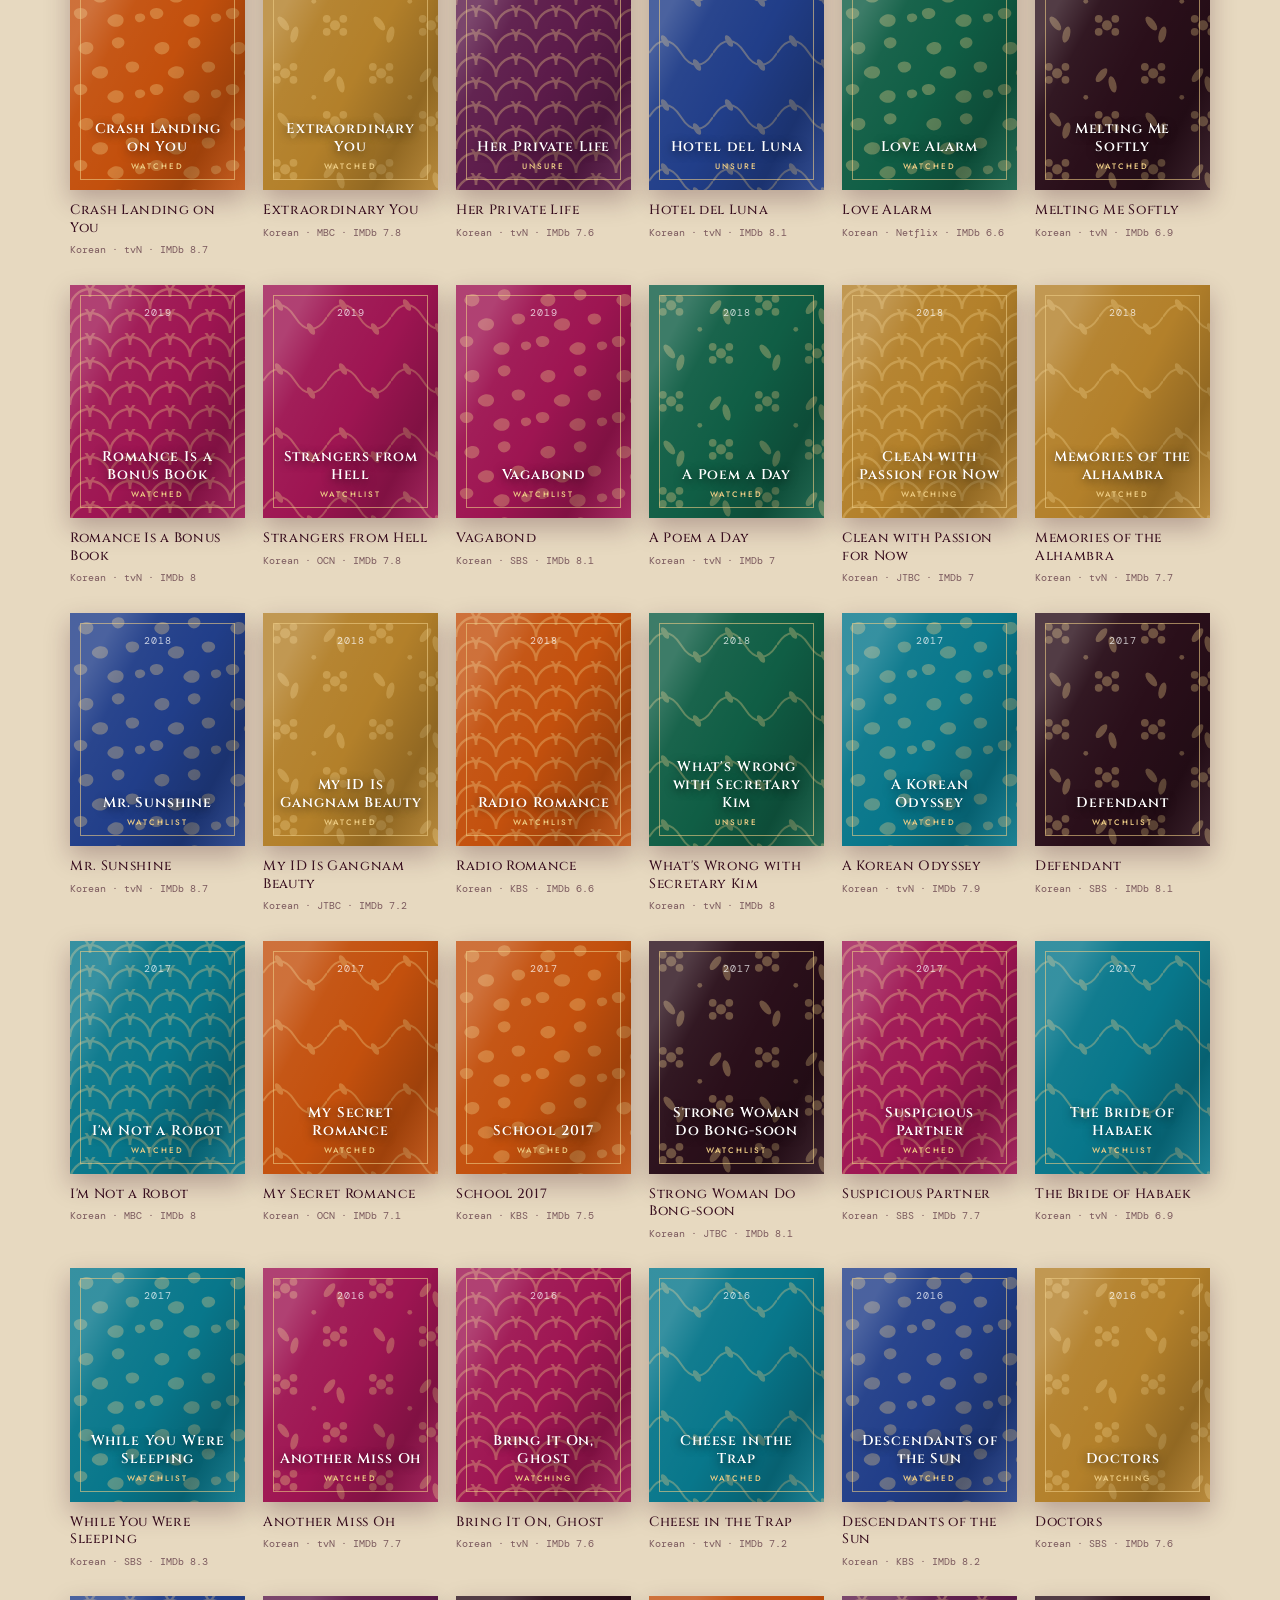
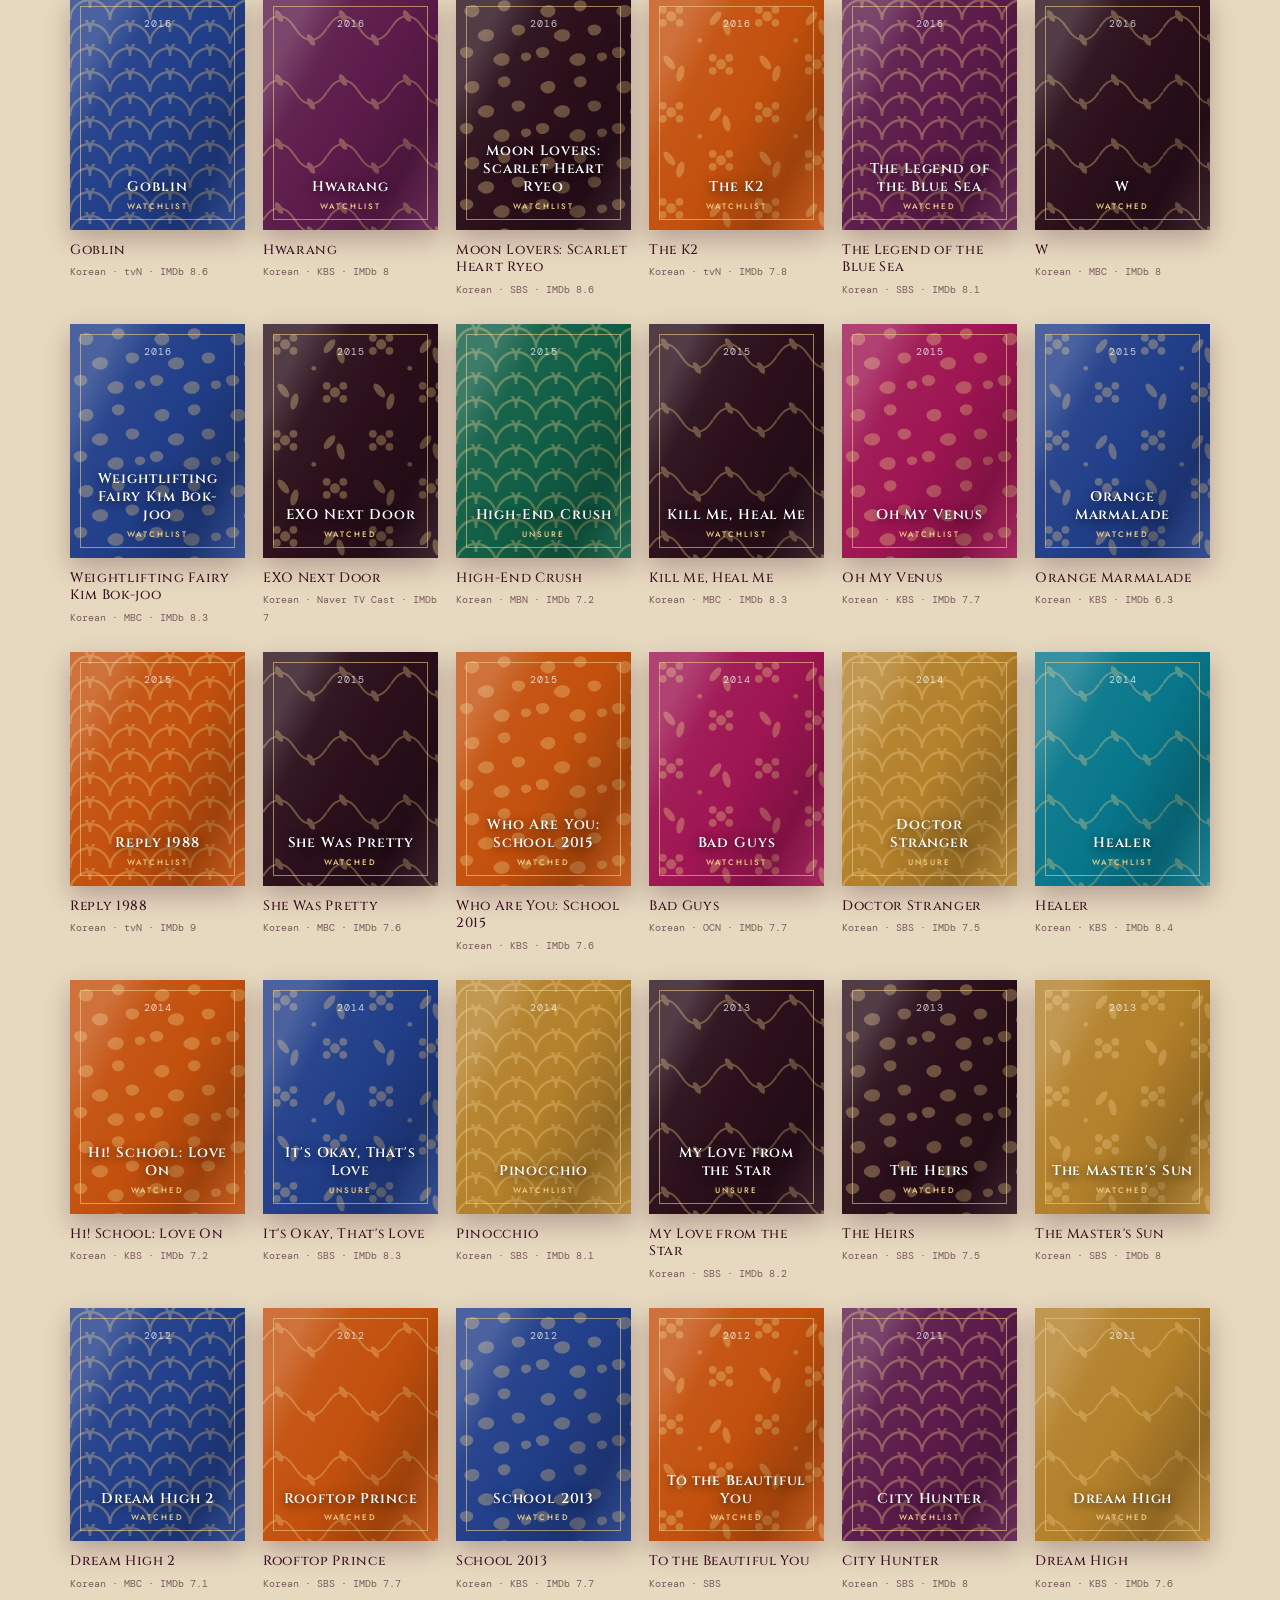
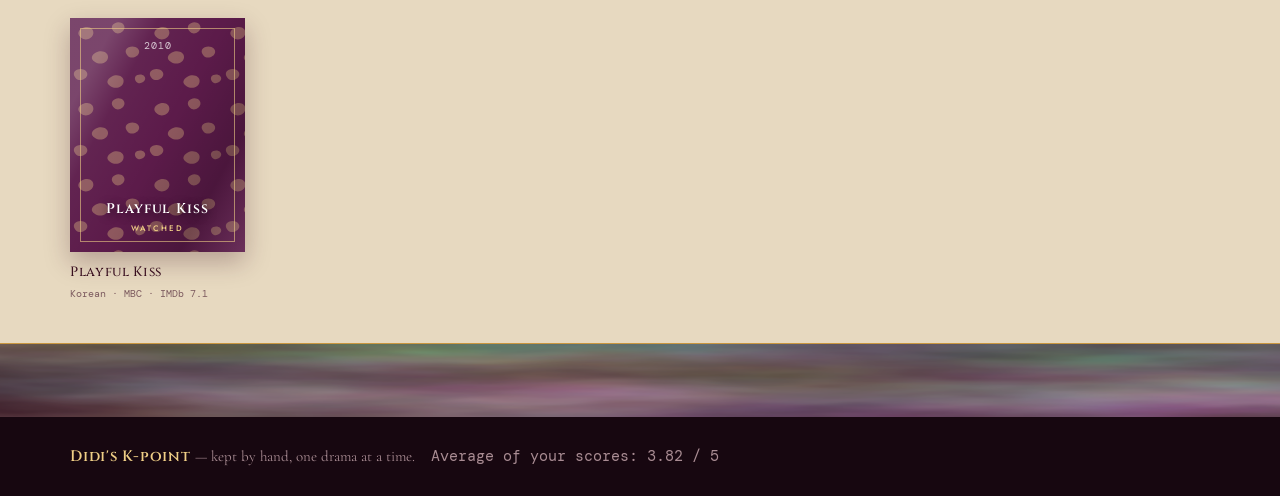
==== commit 19ccbd88: "Update index.html" ====
--- a/index.html
+++ b/index.html
@@ -183,5 +183,6 @@
 <script src="app.js"></script>
 <script src="enrich.js"></script>
 <script src="playlists.js"></script>
+  <script src="dragdock.js"></script>
 </body>
 </html>
--- a/extra.css
+++ b/extra.css
@@ -1,7 +1,8 @@
 /* ═══════════════════════════════════════════════════════════════════
    Didi's K-point — the additions
-   Ditched status, Didi's Picks, films, the one-score control and the
-   shortlist drop target. Loads last, after style.css and chrome.css.
+   Ditched status, Didi's Picks, films, the one-score control, the
+   shortlist drop target and the drag dock.
+   Loads last, after style.css and chrome.css.
    ═══════════════════════════════════════════════════════════════ */
 :root{
   --ash:#8C7A80;          /* ditched — the colour of walking away */
@@ -11,7 +12,6 @@
 /* ── ditched ────────────────────────────────────────────────── */
 .stat.d{background:linear-gradient(140deg,#6E5A62,#3B2C33)}
 .chip.d[aria-pressed="true"]{background:var(--ash); border-color:var(--ash); color:var(--on-ash)}
-/* a ditched cover is quieter than the rest — it's a show you left */
 .card:has(.stamp[style*="--ash"]) .cover .slab{filter:saturate(.45) brightness(.8)}
 
 /* ── Didi's Picks ───────────────────────────────────────────── */
@@ -51,28 +51,55 @@
 .growinput{flex:1 1 240px; min-width:0; border:1px solid var(--gold-d);
   background:var(--paper-2); padding:9px 13px; font-family:"Jost",sans-serif; font-size:14px}
 
-/* ── the missing-picture placeholder ────────────────────────── */
+/* ── missing-picture placeholder ────────────────────────────── */
 .missingpic{aspect-ratio:4/3; border:1px dashed var(--gold-d); background:var(--paper-2);
   display:grid; place-items:center; text-align:center; padding:10px;
   font-family:"Jost",sans-serif; font-size:9.5px; letter-spacing:.14em;
   text-transform:uppercase; color:var(--ink-soft)}
 
-/* ── dragging a cover onto the shortlist ────────────────────── */
+/* ═══ dragging a cover ══════════════════════════════════════════
+   The shortlist scrolls away, so a dock comes to you instead.
+   ═══════════════════════════════════════════════════════════ */
 .card{cursor:grab}
 .card:active{cursor:grabbing}
+body.dragging-card .card:not(:active) .cover{opacity:.78}
+
+/* the dock — pinned to the top of the screen while you drag */
+#dragdock{position:fixed; top:0; left:0; right:0; z-index:600;
+  height:0; overflow:hidden; pointer-events:none;
+  display:grid; place-items:center;
+  background:var(--oxblood); color:var(--gold-l);
+  border-bottom:2px solid var(--gold);
+  transition:height .16s ease, background .12s ease}
+body.dragging-card #dragdock{height:74px; pointer-events:auto}
+#dragdock .dd-in{display:flex; align-items:center; gap:14px; padding:0 20px;
+  text-align:center}
+#dragdock .dd-star{width:30px; height:30px; flex:none; display:grid; place-items:center;
+  border-radius:50%; background:var(--gold); color:var(--coal); font-size:15px}
+#dragdock .dd-txt{font-family:"Jost",sans-serif; text-transform:uppercase;
+  letter-spacing:.22em; font-size:11px}
+#dragdock .dd-txt b{color:var(--butter); font-weight:500}
+#dragdock.over{background:var(--gold)}
+#dragdock.over .dd-txt{color:var(--coal)}
+#dragdock.over .dd-txt b{color:var(--coal)}
+#dragdock.over .dd-star{background:var(--coal); color:var(--gold-l); transform:scale(1.12)}
+@media (prefers-reduced-motion:reduce){#dragdock{transition:none}}
+
+/* the shortlist box itself still takes a drop when it's on screen */
 body.dragging-card .shortlist{outline:2px dashed var(--gold); outline-offset:6px}
-.shortlist.dropping{outline:2px solid var(--gold); outline-offset:6px;
-  background:var(--paper-2)}
+.shortlist{position:relative}
+.shortlist.dropping{outline:2px solid var(--gold); outline-offset:6px}
 .shortlist.dropping::after{content:"Drop it on the list";
   position:absolute; inset:0; z-index:5; display:grid; place-items:center;
   background:#fbf4e7d9; font-family:"Jost",sans-serif; text-transform:uppercase;
   letter-spacing:.24em; font-size:11px; color:var(--oxblood)}
 
-/* ── the two pages still to come ────────────────────────────── */
 .page .pagehead .fine b{color:var(--oxblood)}
 
 @media (max-width:560px){
   .overallrow{flex-wrap:wrap; gap:9px}
   .pickstrip .grid.flat{grid-template-columns:repeat(auto-fill,minmax(120px,1fr))}
   .pickmark{width:22px; height:22px; font-size:11px; top:12px; left:12px}
+  body.dragging-card #dragdock{height:64px}
+  #dragdock .dd-txt{font-size:10px; letter-spacing:.16em}
 }
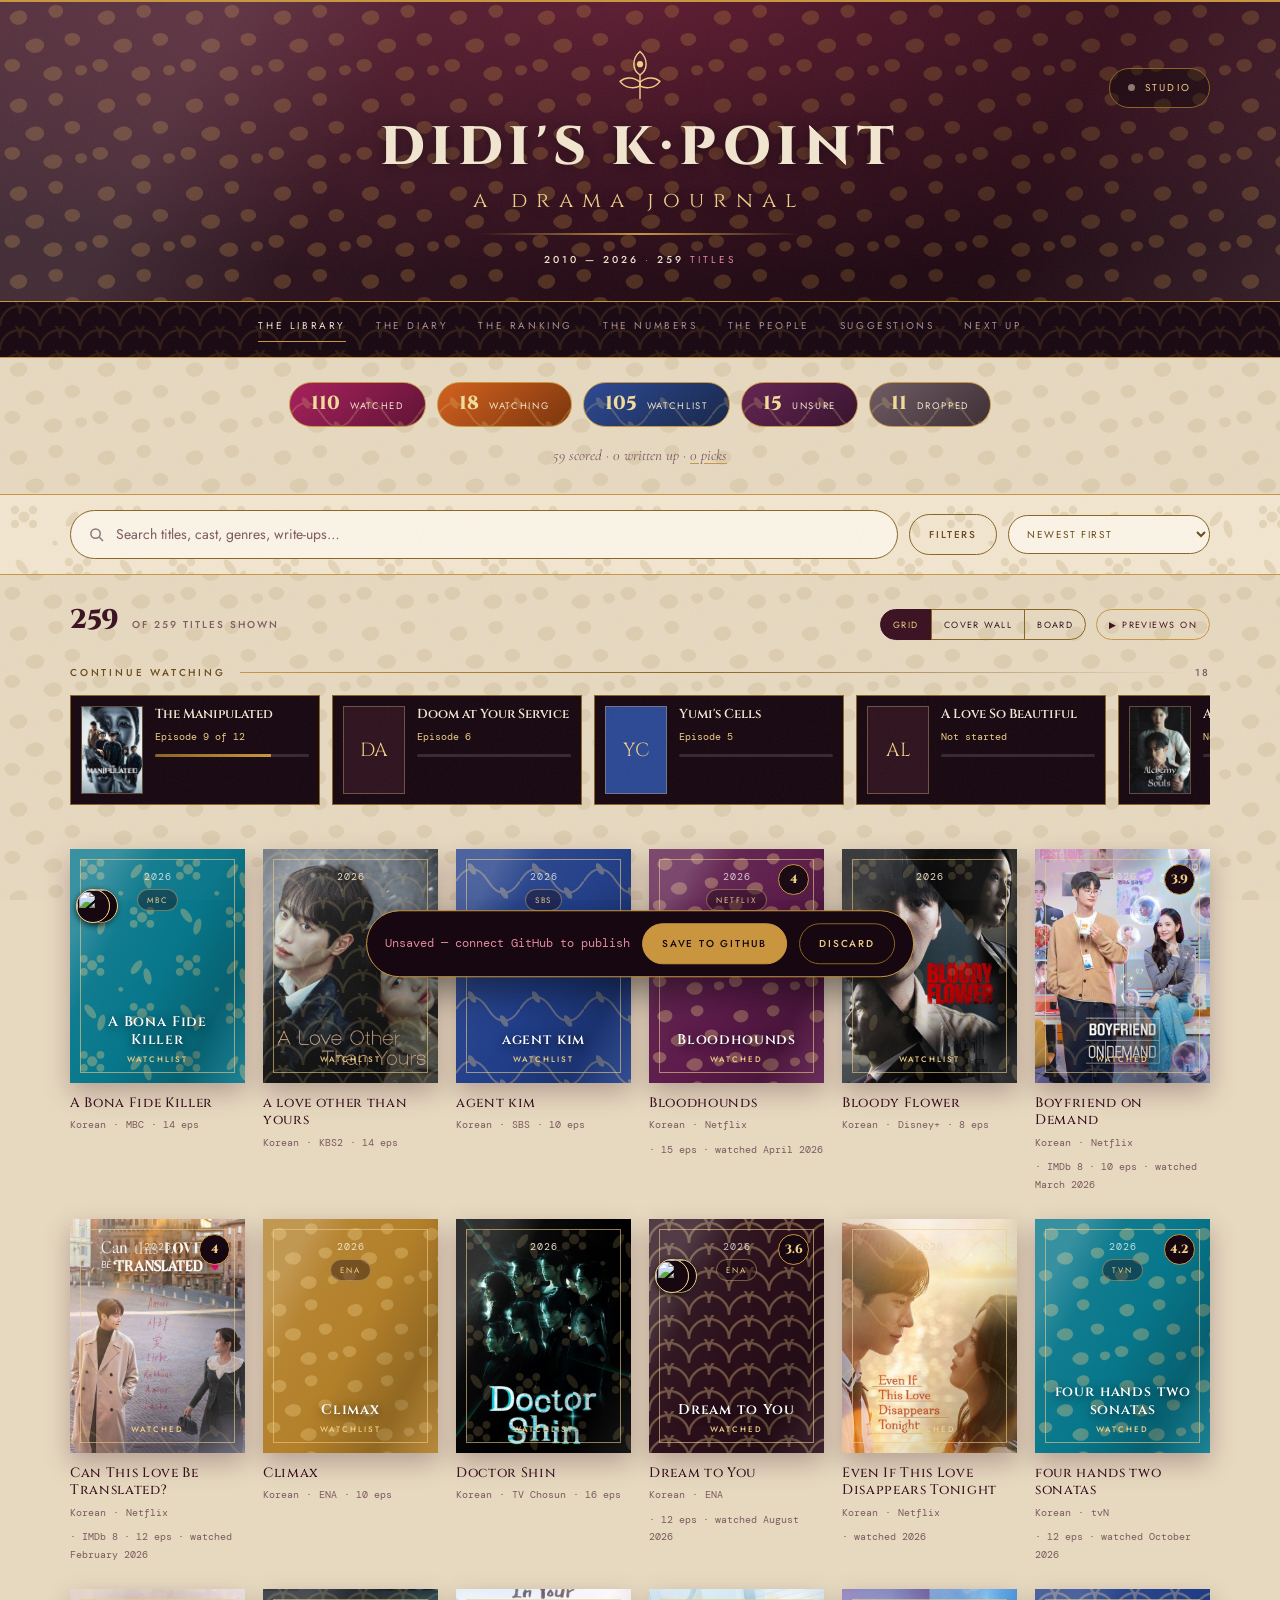
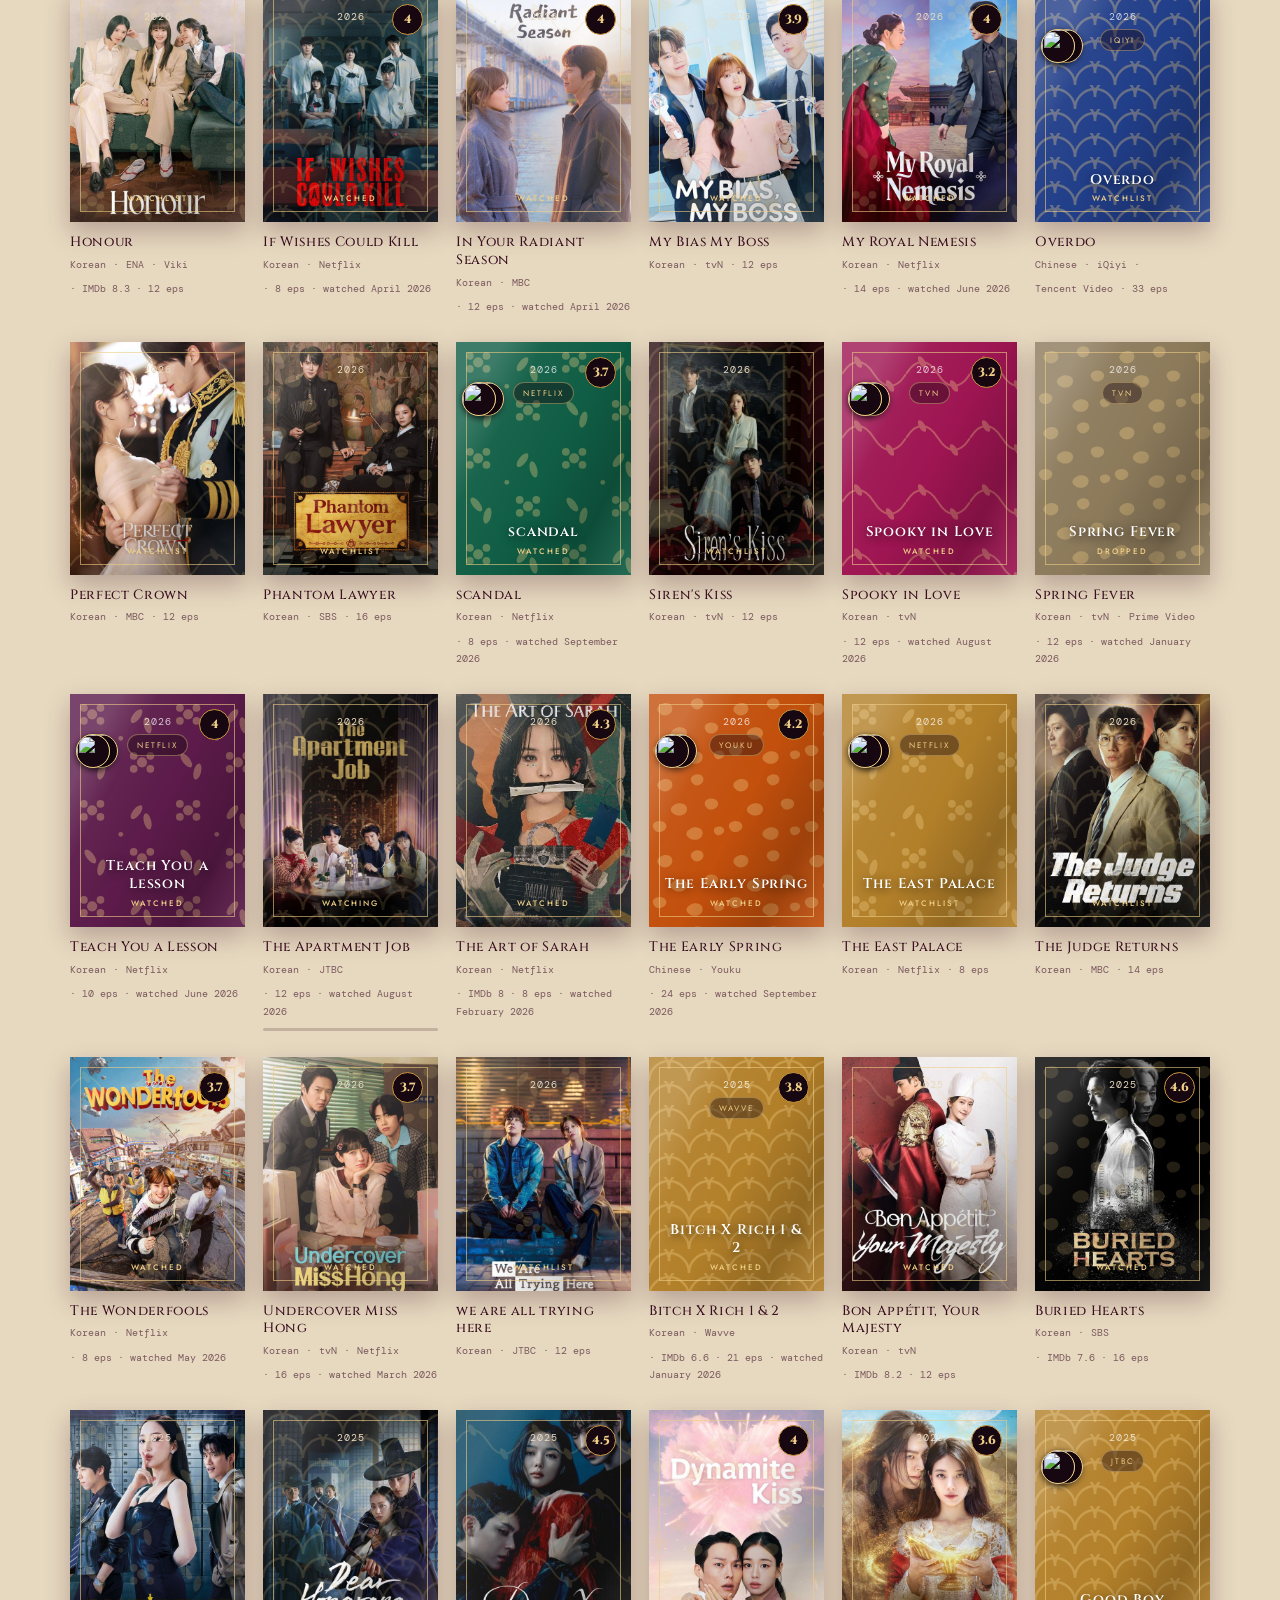
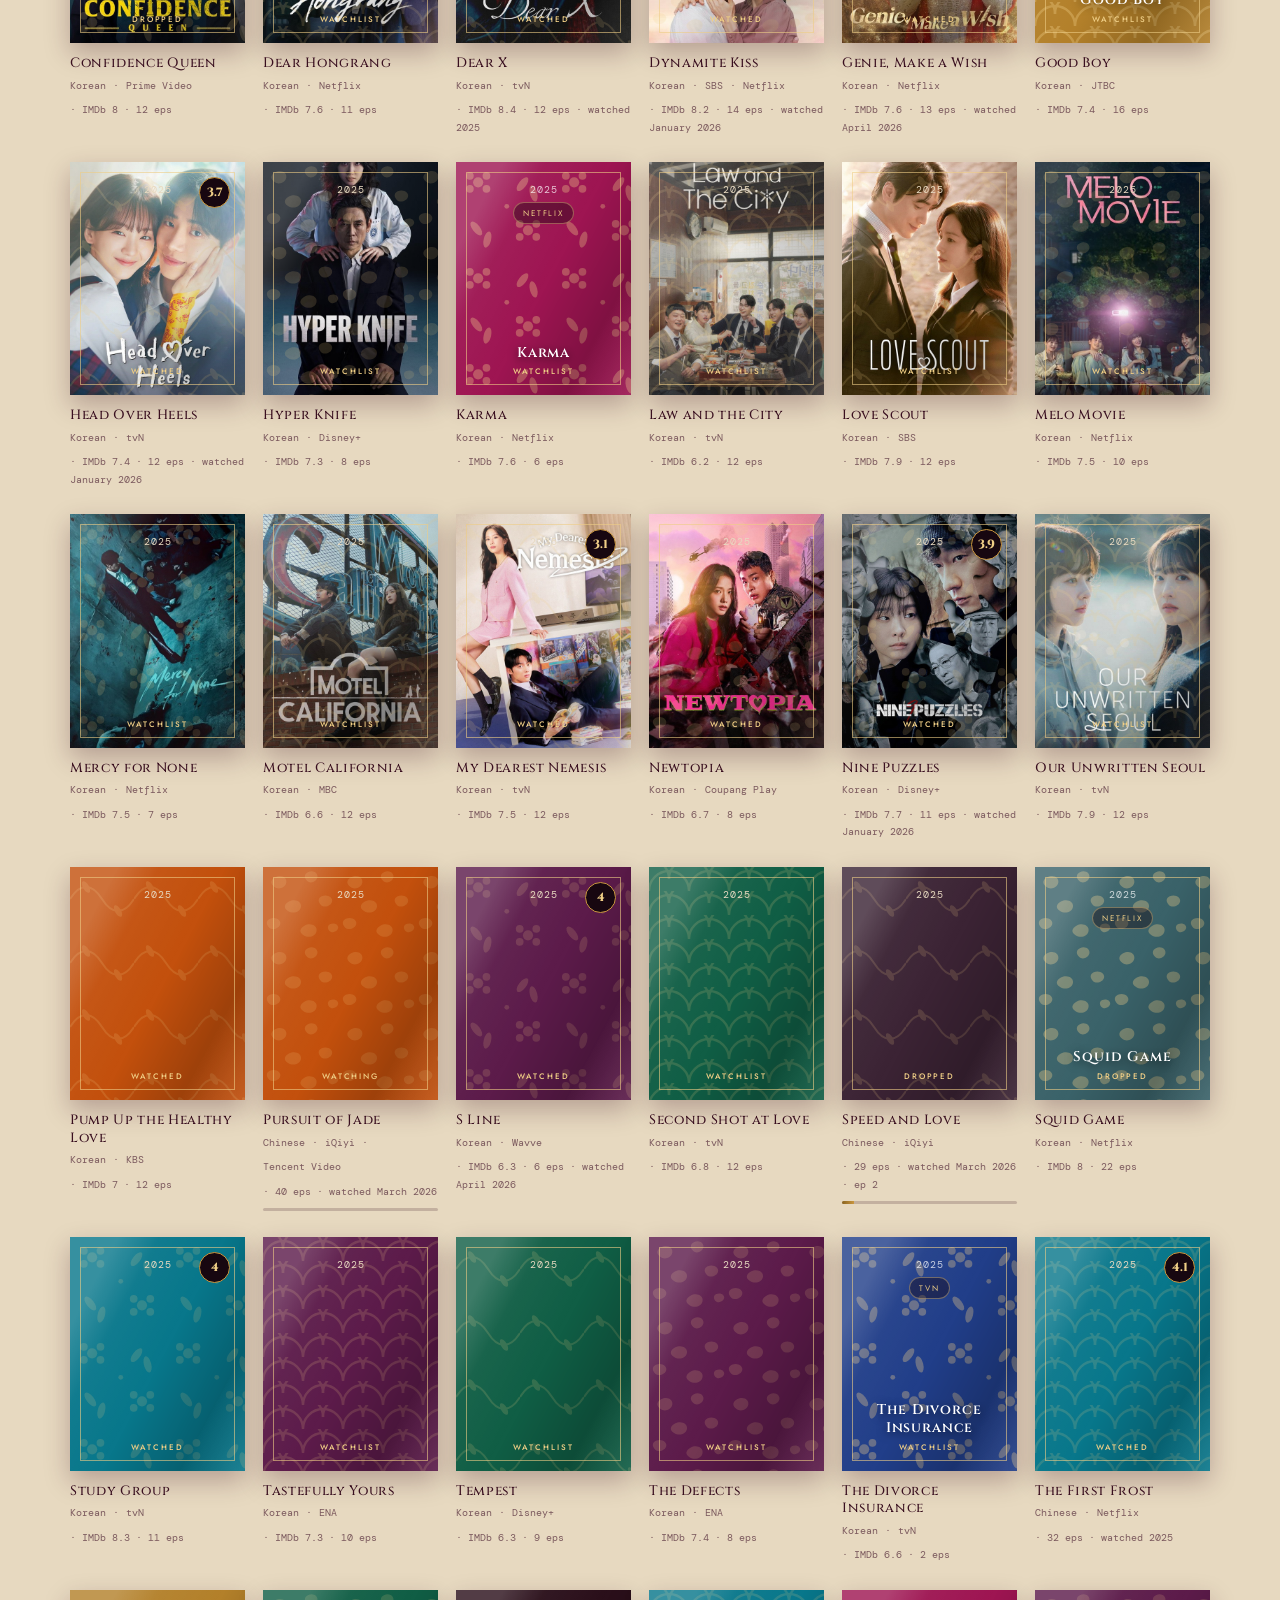
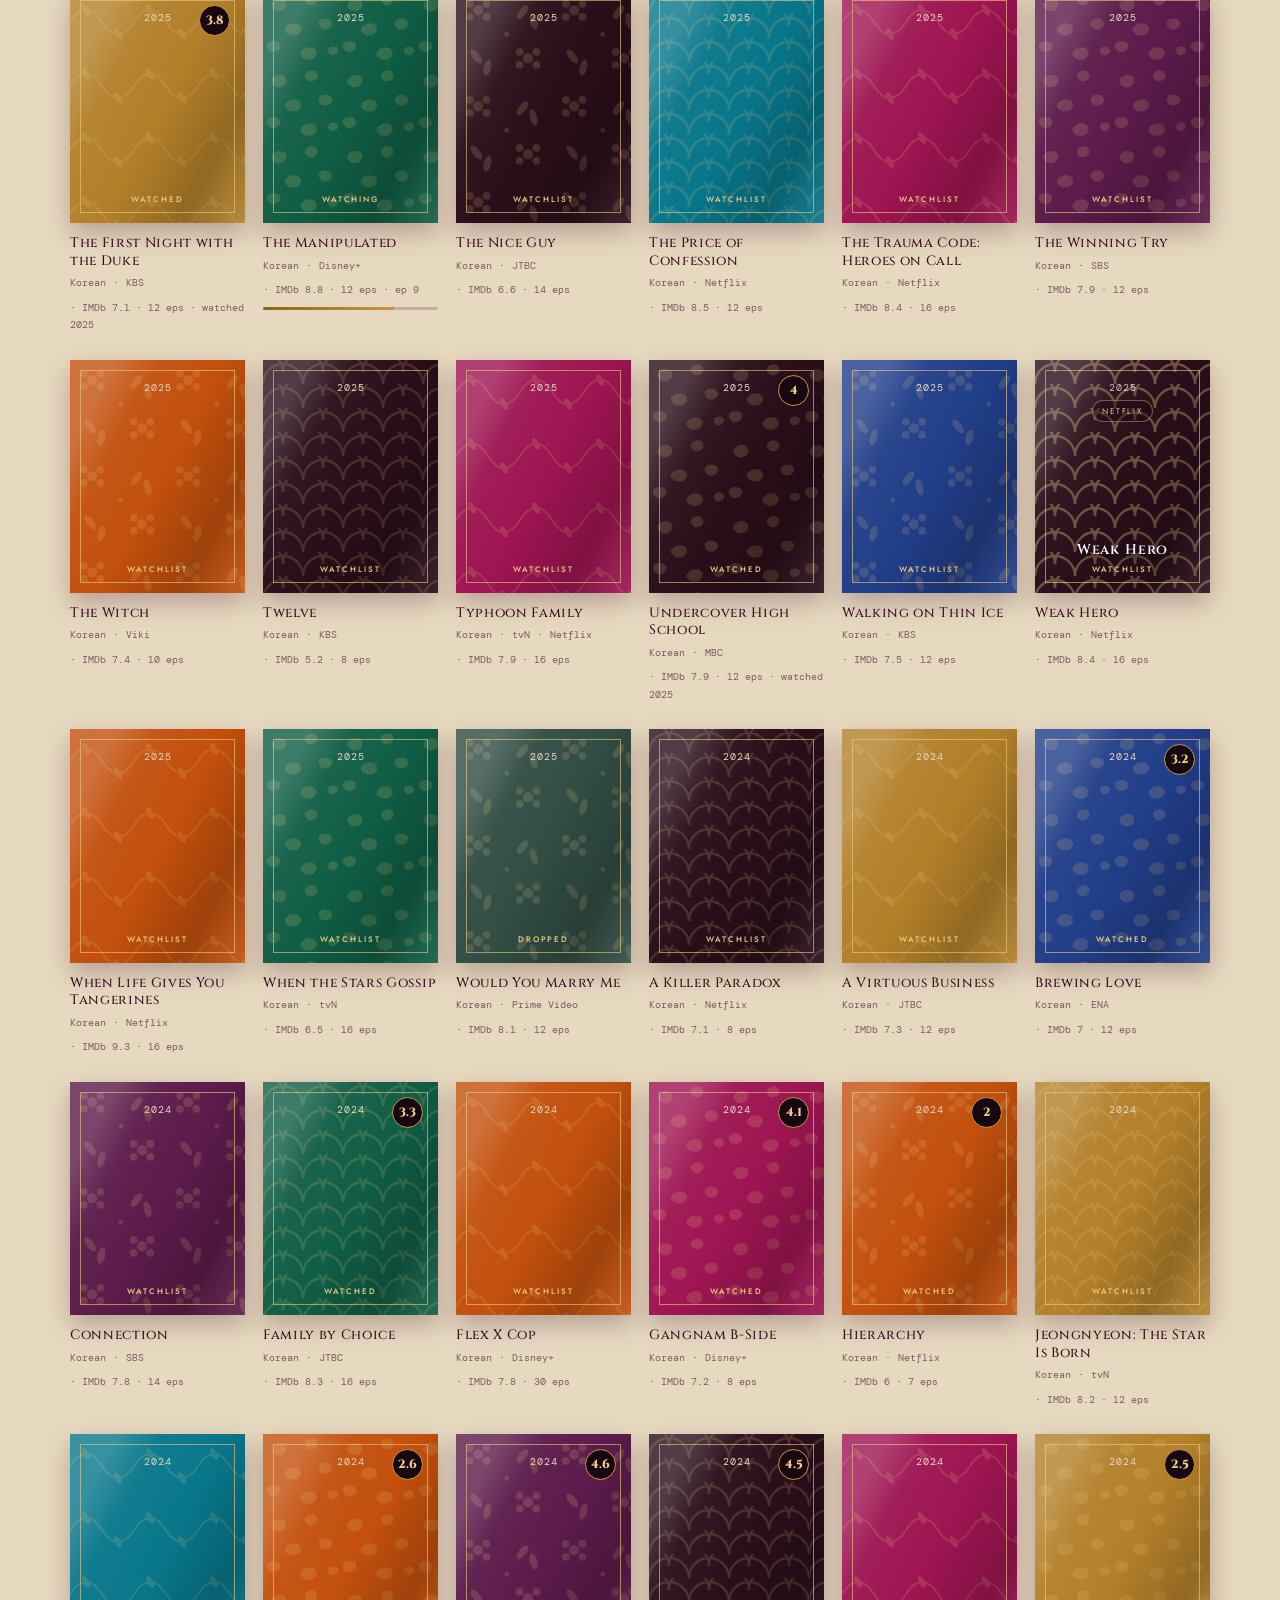
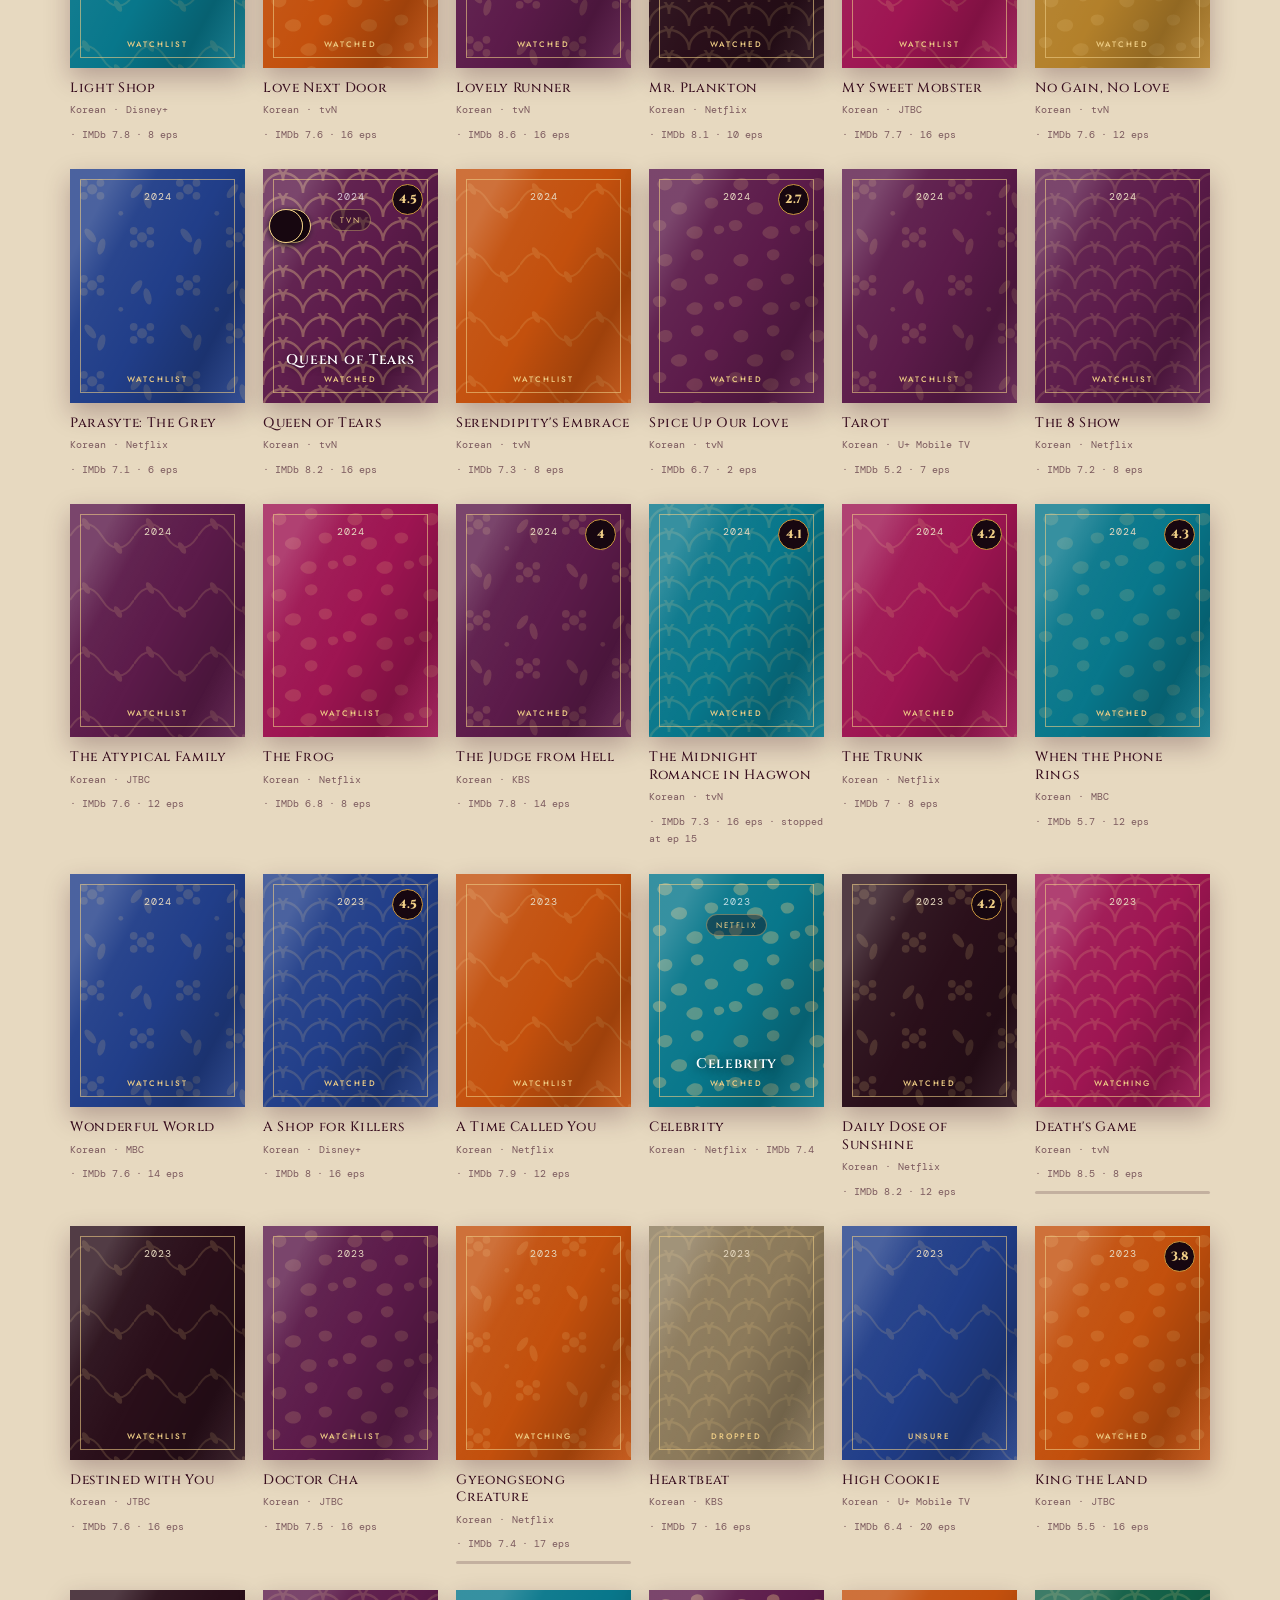
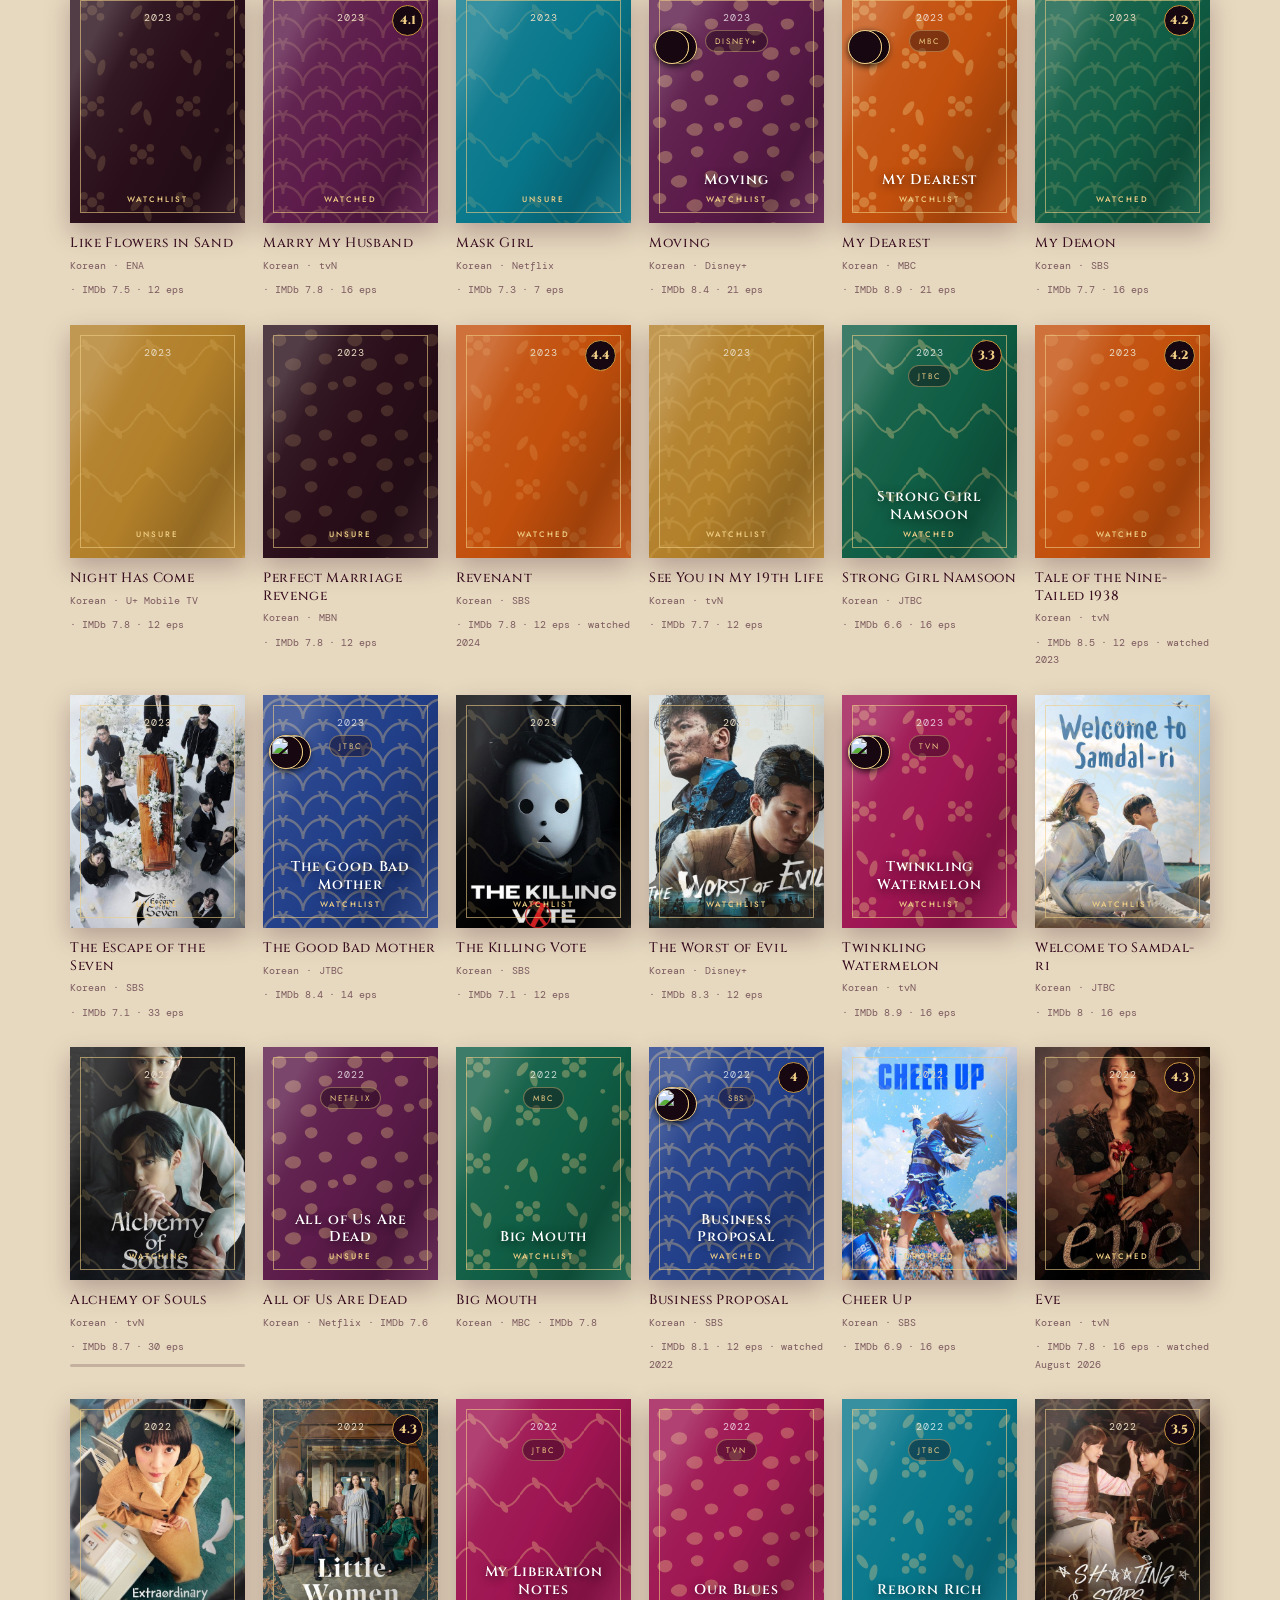
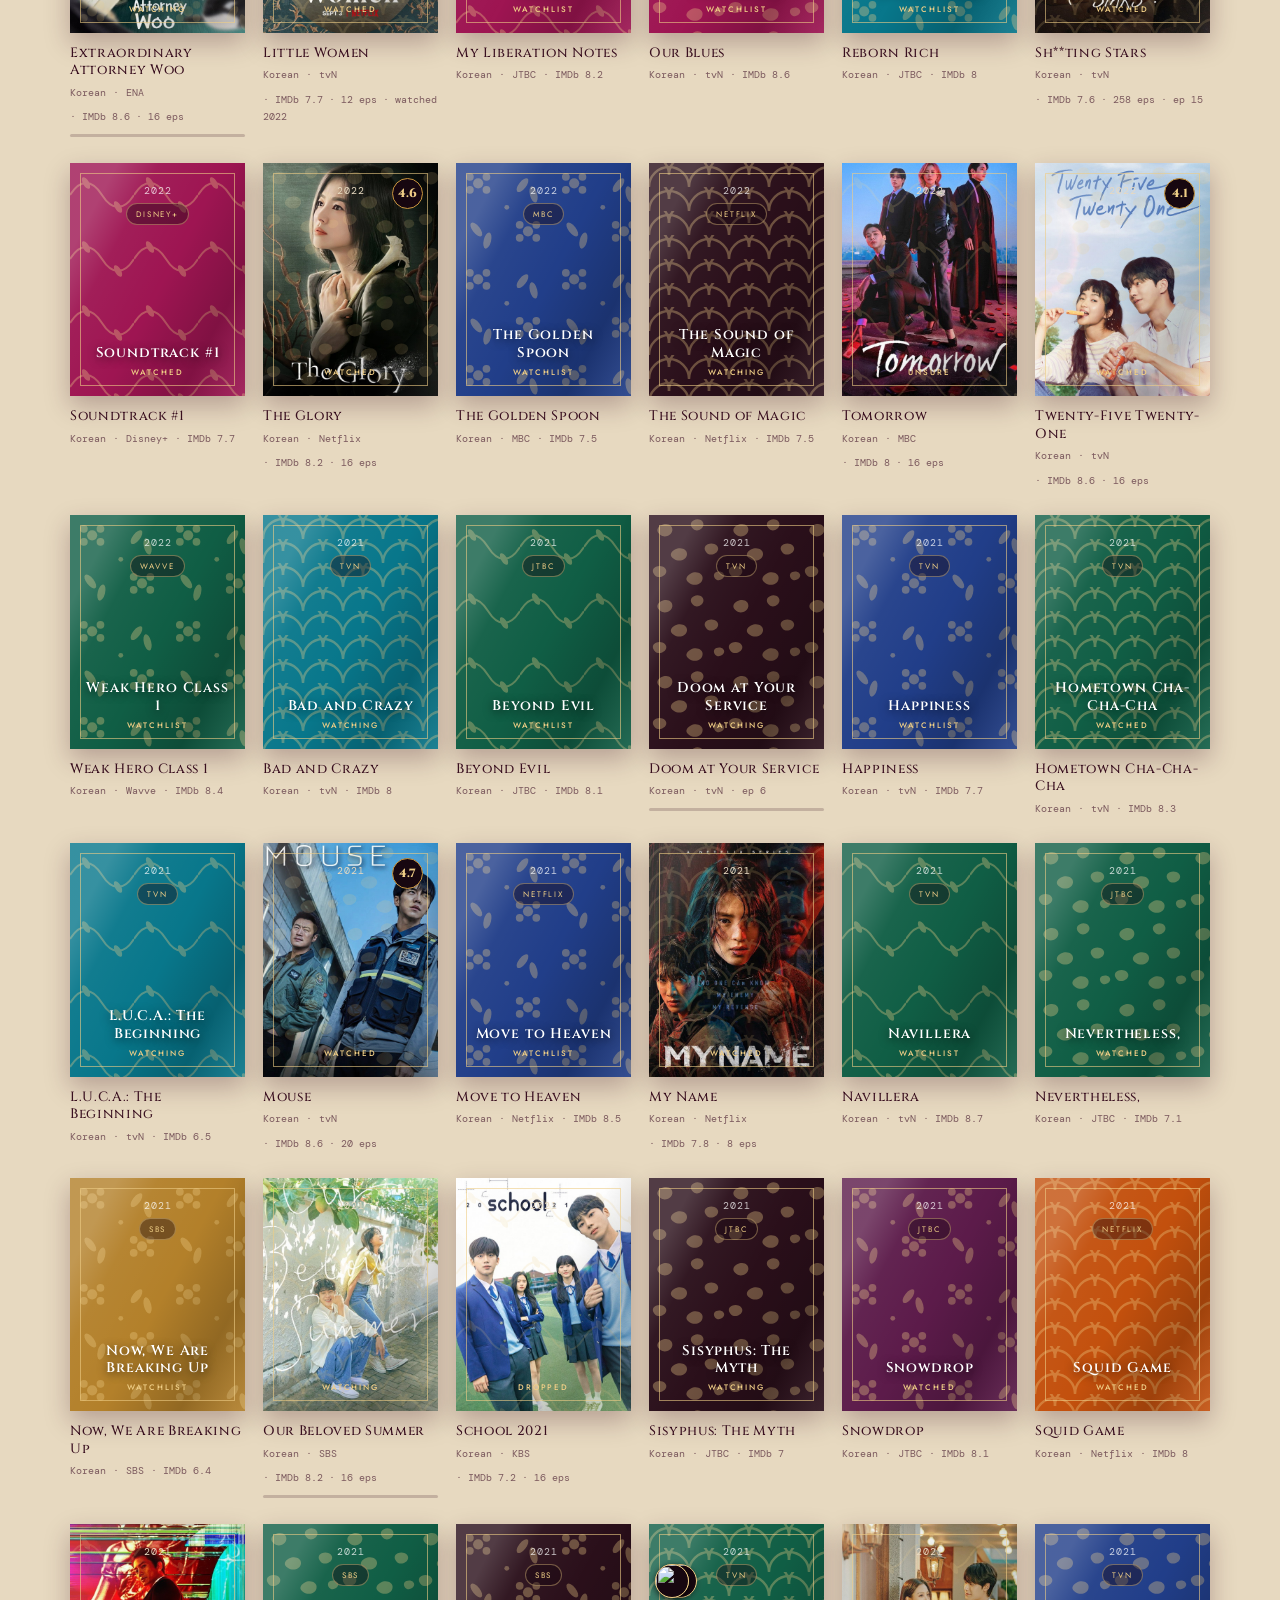
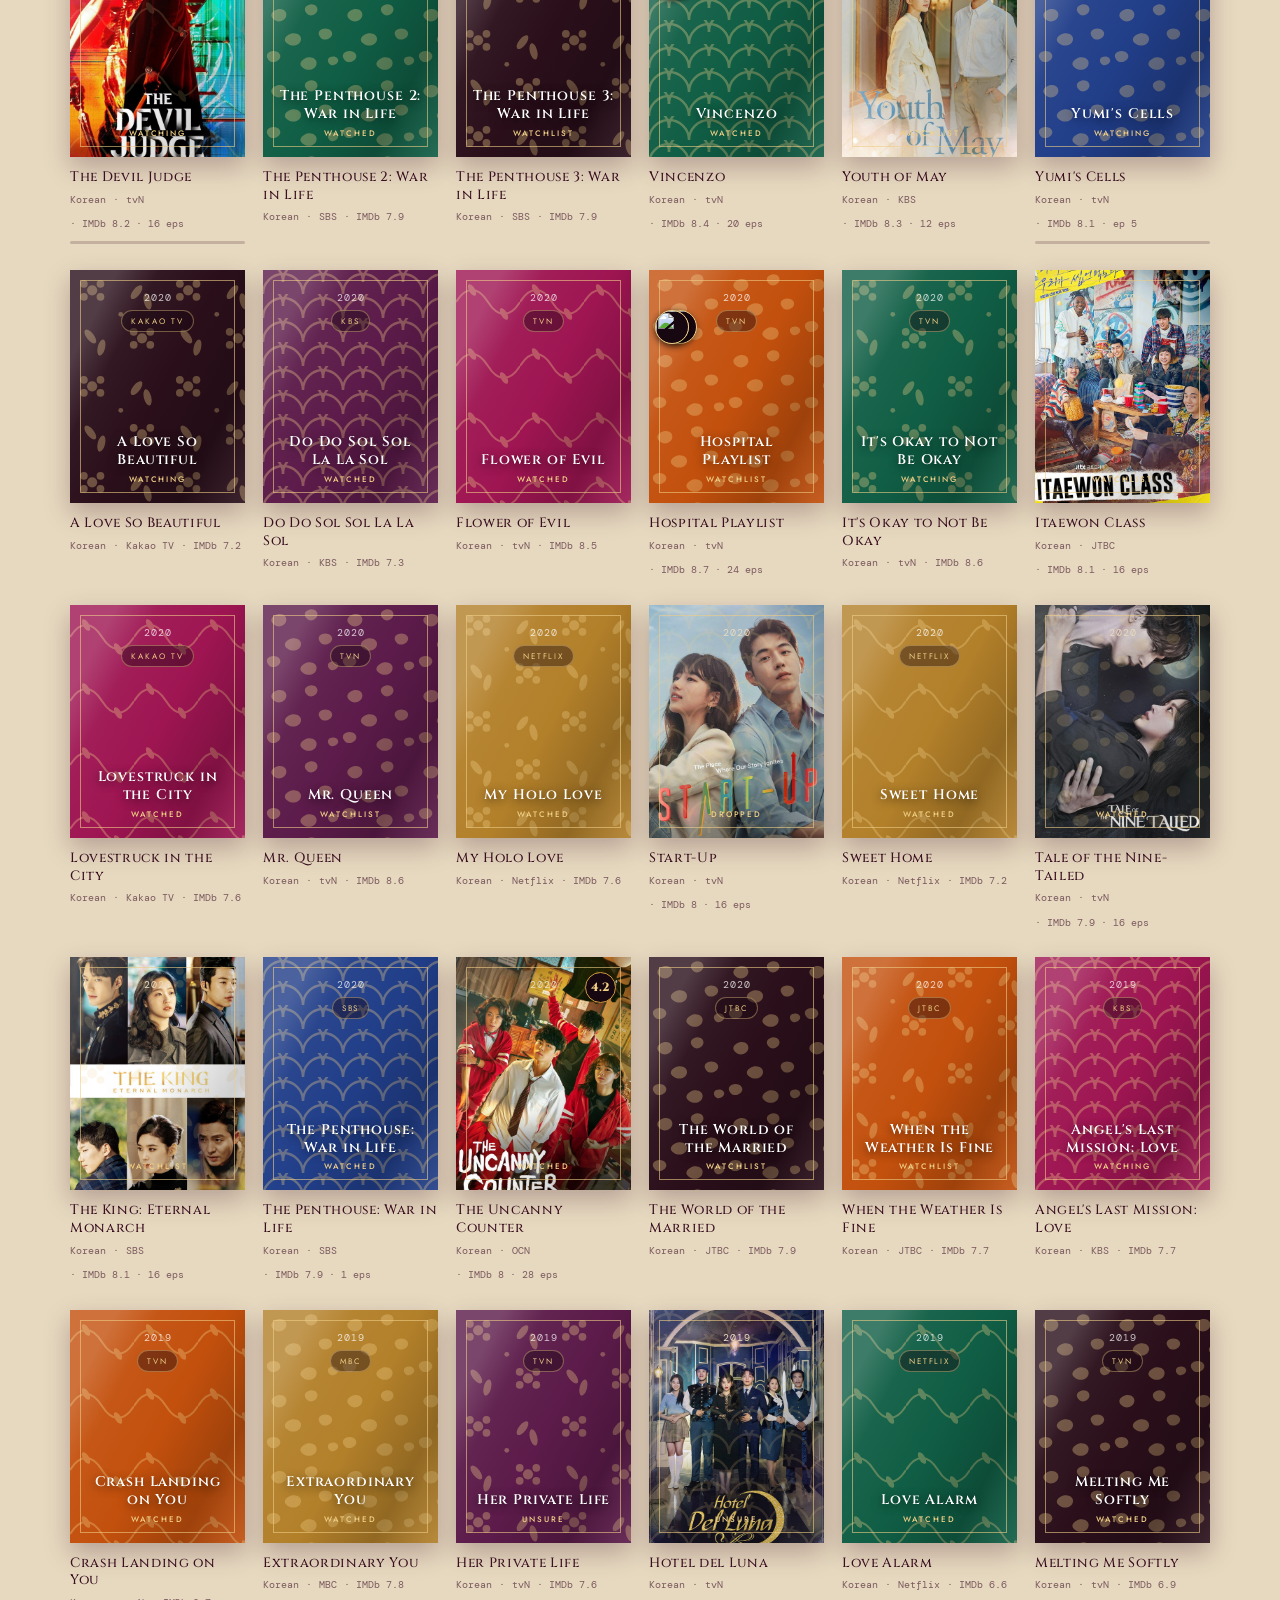
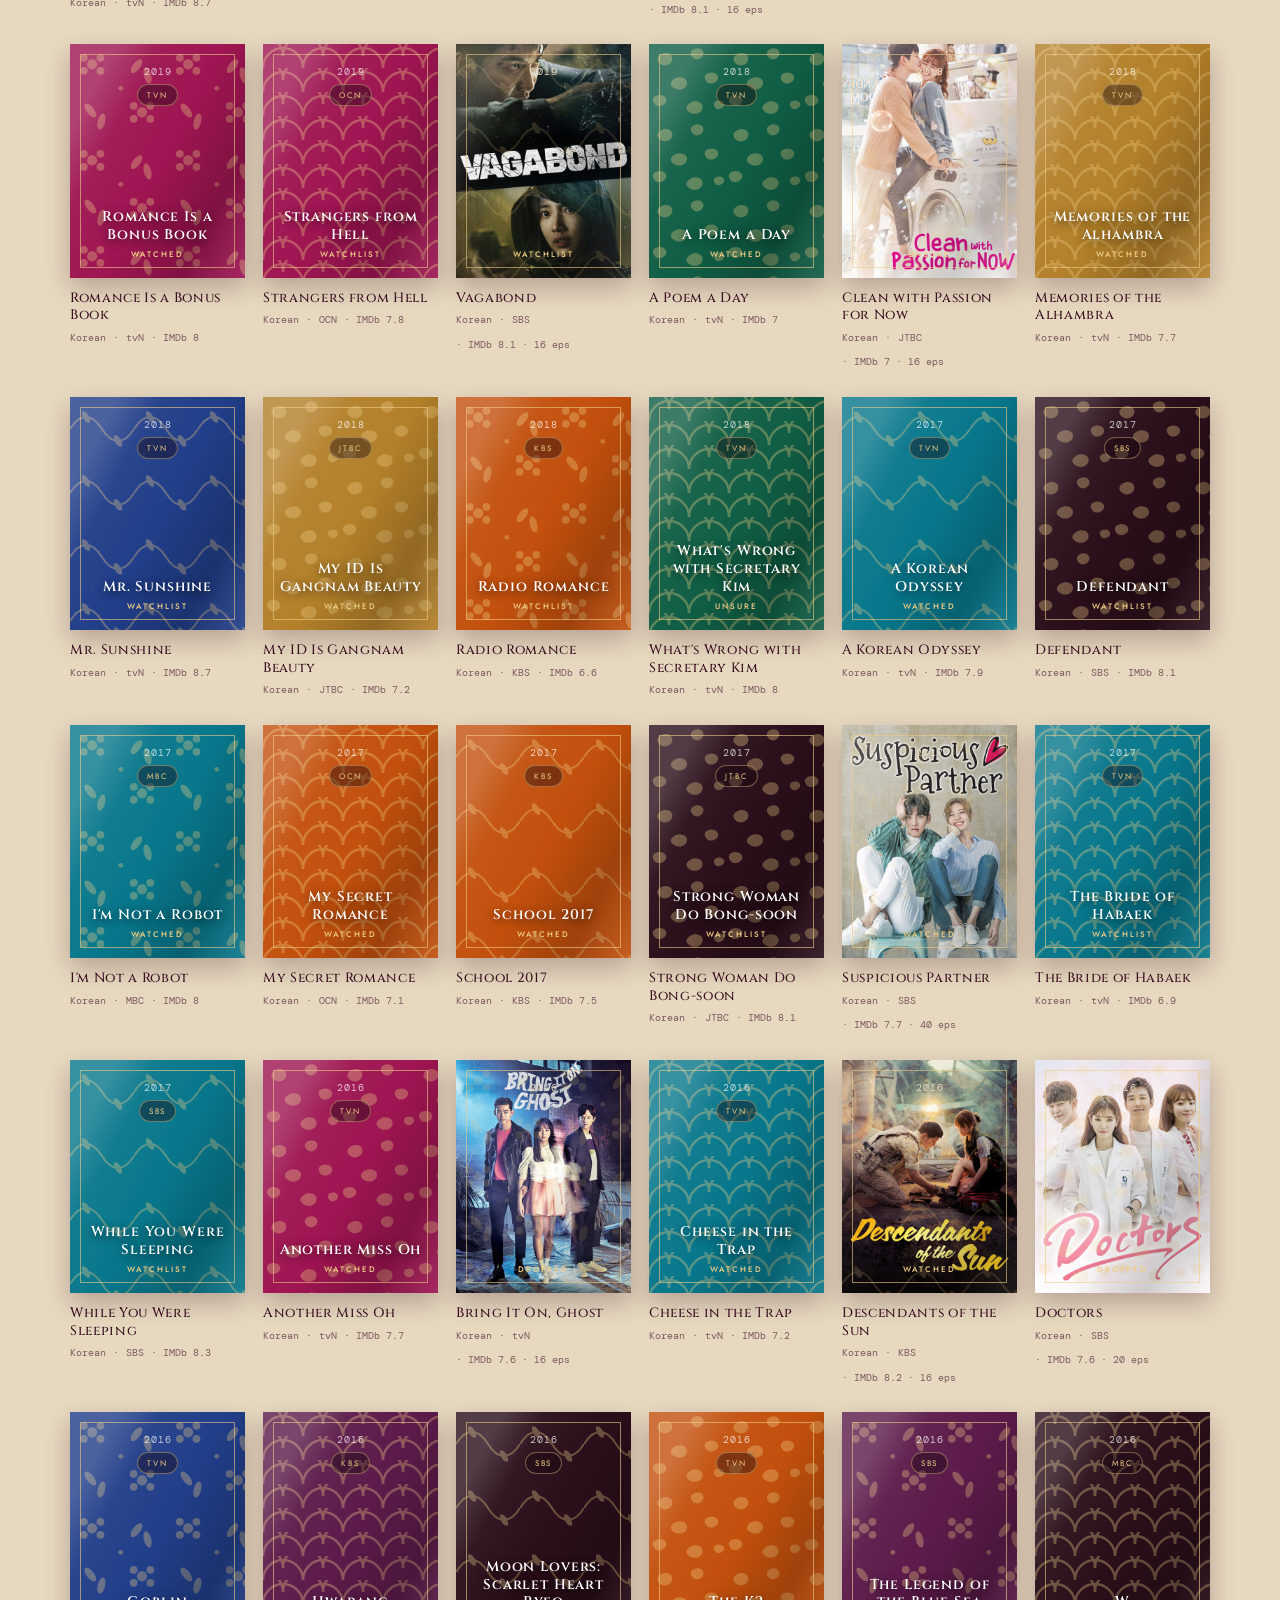
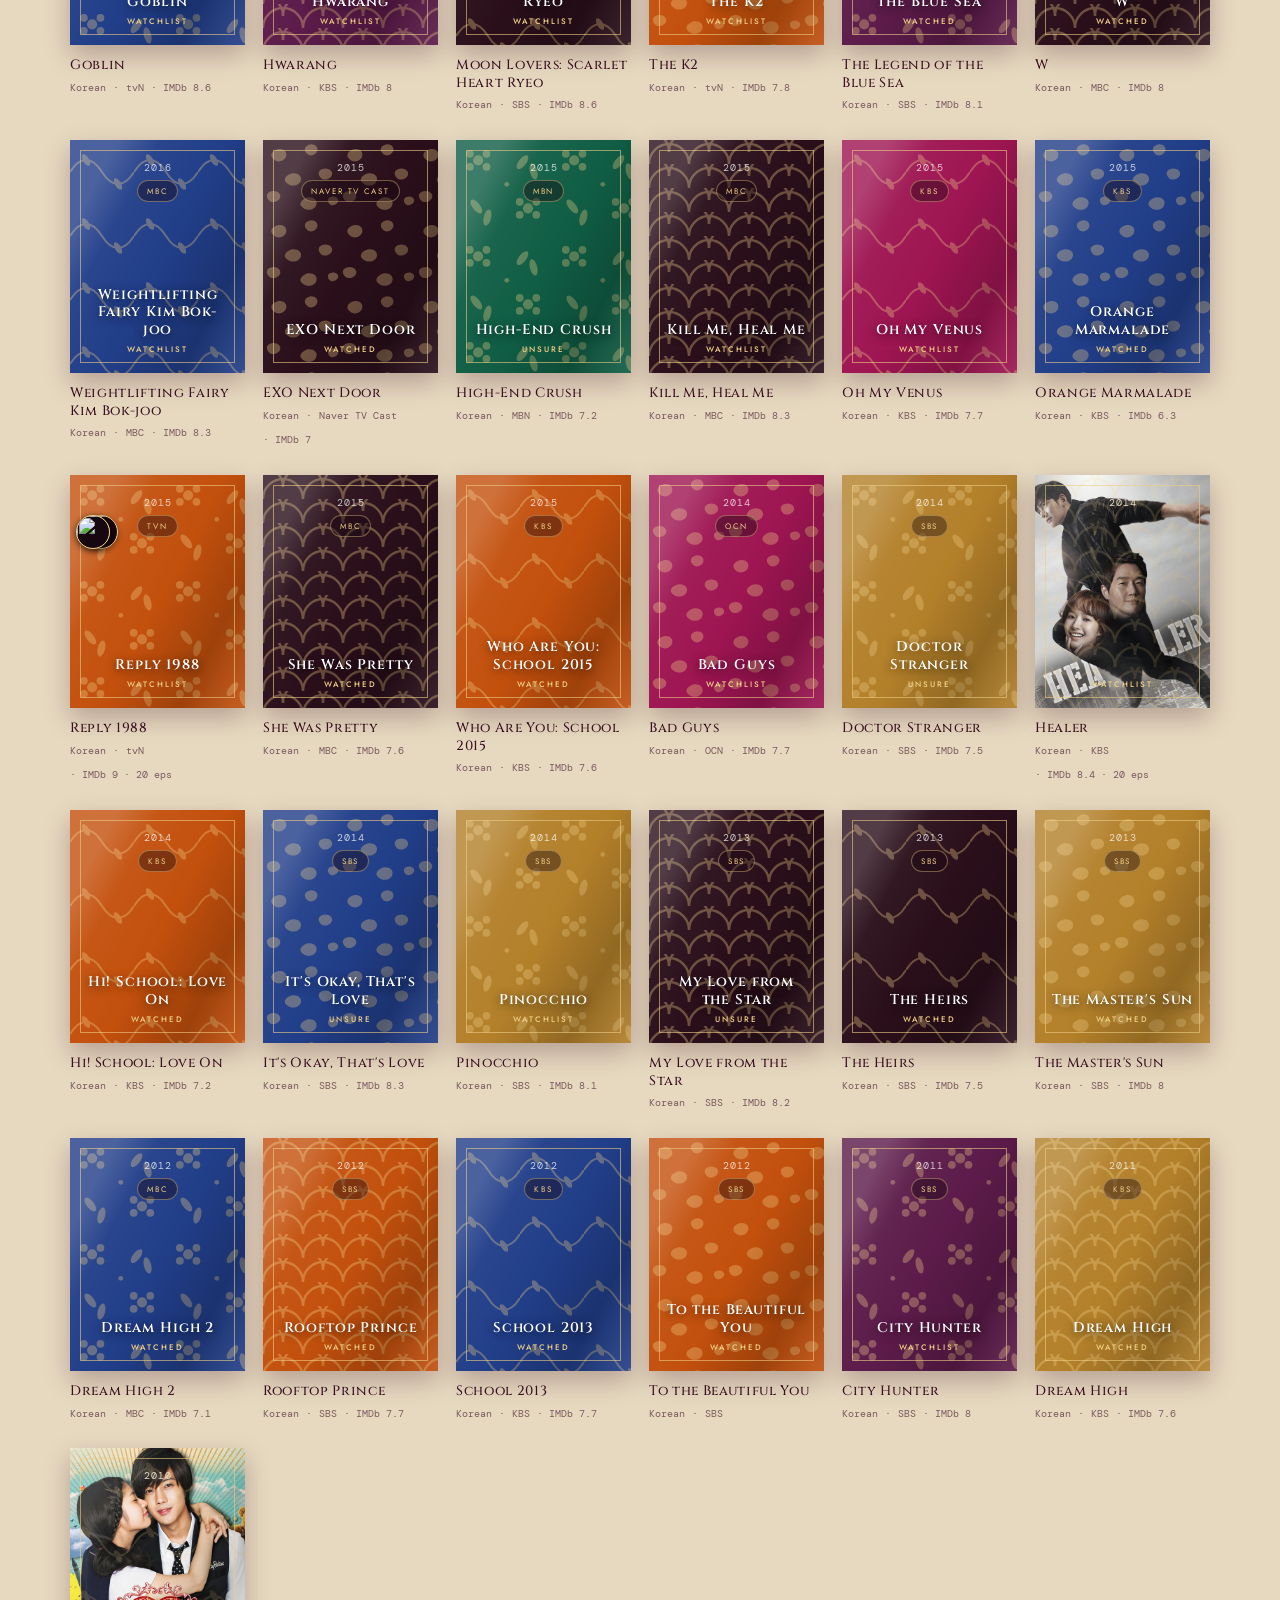
==== commit 75c920ae: "Make the journal quicker to keep and more visual New boost.js + boost.css, with small hooks in app.j" ====
--- a/index.html
+++ b/index.html
@@ -16,6 +16,7 @@
 <link rel="stylesheet" href="style.css">
 <link rel="stylesheet" href="chrome.css">
 <link rel="stylesheet" href="extra.css">
+<link rel="stylesheet" href="boost.css">
 </head>
 <body>
 
@@ -184,5 +185,6 @@
 <script src="enrich.js"></script>
 <script src="playlists.js"></script>
   <script src="dragdock.js"></script>
+<script src="boost.js"></script>
 </body>
 </html>
--- a/extra.css
+++ b/extra.css
@@ -1,15 +1,15 @@
 /* ═══════════════════════════════════════════════════════════════════
    Didi's K-point — the additions
-   Ditched status, Didi's Picks, films, the one-score control, the
+   Dropped status, Didi's Picks, films, the one-score control, the
    shortlist drop target and the drag dock.
    Loads last, after style.css and chrome.css.
    ═══════════════════════════════════════════════════════════════ */
 :root{
-  --ash:#8C7A80;          /* ditched — the colour of walking away */
+  --ash:#8C7A80;          /* dropped — the colour of walking away */
   --on-ash:#FBF4E7;
 }
 
-/* ── ditched ────────────────────────────────────────────────── */
+/* ── dropped ────────────────────────────────────────────────── */
 .stat.d{background:linear-gradient(140deg,#6E5A62,#3B2C33)}
 .chip.d[aria-pressed="true"]{background:var(--ash); border-color:var(--ash); color:var(--on-ash)}
 .card:has(.stamp[style*="--ash"]) .cover .slab{filter:saturate(.45) brightness(.8)}
@@ -103,3 +103,17 @@
   body.dragging-card #dragdock{height:64px}
   #dragdock .dd-txt{font-size:10px; letter-spacing:.16em}
 }
+
+/* ── clickable status pills + number tiles ─────────────────── */
+button.stat, button.tile{font:inherit; text-align:left; cursor:pointer;
+  transition:transform .15s ease, box-shadow .15s ease, filter .15s ease}
+button.stat:hover, button.tile:hover{transform:translateY(-2px);
+  box-shadow:0 8px 18px #3a10203d; filter:brightness(1.08)}
+button.stat:focus-visible, button.tile:focus-visible, .band-link:focus-visible{
+  outline:2px solid var(--gold); outline-offset:3px}
+button.stat[aria-pressed="true"]{box-shadow:0 0 0 2px var(--paper), 0 0 0 4px var(--gold);
+  transform:translateY(-1px)}
+.band-link{font:inherit; font-style:inherit; color:inherit; background:none; border:0;
+  padding:0; cursor:pointer; text-decoration:underline; text-decoration-color:var(--gold);
+  text-underline-offset:3px}
+.band-link[aria-pressed="true"]{color:var(--oxblood); font-weight:600}
--- a/boost.css
+++ b/boost.css
@@ -0,0 +1,311 @@
+/* ═══════════════════════════════════════════════════════════════════
+   Didi's K-point — the boost
+   Styles for boost.js. Loads last.
+   ═══════════════════════════════════════════════════════════════ */
+
+.sheet.kp [hidden]{display:none!important}
+.sheet-card.kp-wide{max-width:760px; width:100%}
+
+/* ── clickable details ──────────────────────────────────────── */
+.tag-f{font:inherit; color:inherit; background:none; border:0; padding:0; cursor:pointer;
+  text-decoration:underline; text-decoration-color:transparent; text-underline-offset:3px;
+  transition:text-decoration-color .15s, color .15s}
+.tag-f:hover, .tag-f:focus-visible{text-decoration-color:var(--gold); color:var(--oxblood)}
+.r-hero .tag-f:hover{color:var(--gold-l)}
+button.fact.tag-f{text-decoration:none; font-family:"DM Mono",monospace; font-size:10.5px;
+  padding:5px 13px; border:1px solid var(--gold-d); border-radius:40px; color:var(--gold-l)}
+button.fact.tag-f:hover{background:#ffffff14; border-color:var(--gold-l)}
+.r-kicker .tag-f{letter-spacing:inherit; text-transform:inherit}
+
+/* ── progress bars ──────────────────────────────────────────── */
+.c-prog{display:block; height:3px; background:var(--hair); border-radius:3px; overflow:hidden; margin-top:4px}
+.c-prog i{display:block; height:100%; background:linear-gradient(90deg,var(--gold-d),var(--gold))}
+
+/* ── title cards for shows without a poster ─────────────────── */
+.cover .tc{position:absolute; z-index:8; left:14px; right:14px; top:40px; display:flex;
+  flex-direction:column; align-items:center; gap:8px}
+.tc-net{font-family:"Jost",sans-serif; text-transform:uppercase; letter-spacing:.24em; font-size:8px;
+  color:var(--gold-l); border:1px solid #EFCE8666; padding:3px 9px; border-radius:30px; background:#17071066}
+.tc-faces{display:flex}
+.tc-faces img, .tc-init{width:34px; height:34px; border-radius:50%; object-fit:cover; margin-left:-8px;
+  border:1.5px solid var(--gold-l); box-shadow:0 2px 6px #0006; background:var(--coal)}
+.tc-faces > :first-child{margin-left:0}
+.tc-init{display:grid; place-items:center; font-family:"Cinzel",serif; font-size:10px; color:var(--gold-l)}
+
+/* ── quick actions on a cover (edit mode) ───────────────────── */
+.qa{display:none}
+.card > .qa{position:absolute; left:0; right:0; top:0; aspect-ratio:3/4; z-index:8;
+  flex-direction:column; justify-content:flex-end; gap:6px; padding:10px 9px;
+  background:linear-gradient(180deg,transparent 38%,#170710e6 78%);
+  opacity:0; transition:opacity .18s; pointer-events:none}
+body.editing .card > .qa{display:flex}
+body.editing .card:hover > .qa, body.editing .card:focus-within > .qa{opacity:1; pointer-events:auto}
+@media (hover:none){ body.editing .card > .qa{opacity:1; pointer-events:auto} }
+.qa-row{display:flex; gap:4px; align-items:center; flex-wrap:wrap}
+.qd{width:22px; height:22px; border-radius:50%; border:1px solid #EFCE8680; background:#17071099;
+  color:var(--gold-l); font-family:"Jost",sans-serif; font-size:9px; font-weight:600; cursor:pointer; padding:0}
+.qd:hover{border-color:var(--gold-l)}
+.qd[aria-pressed="true"]{border-color:transparent; box-shadow:0 0 0 2px var(--gold-l)}
+.qd.w[aria-pressed="true"]{background:var(--pink); color:#fff}
+.qd.s[aria-pressed="true"]{background:var(--yellow); color:var(--coal)}
+.qd.l[aria-pressed="true"]{background:var(--blue); color:#fff}
+.qd.u[aria-pressed="true"]{background:var(--violet); color:#fff}
+.qd.d[aria-pressed="true"]{background:var(--ash); color:#fff}
+.qa-n{font-family:"Cinzel",serif; font-weight:800; font-size:12px; color:var(--gold-l); margin-left:3px}
+.qb{font-family:"Jost",sans-serif; font-size:9px; letter-spacing:.12em; text-transform:uppercase;
+  border:1px solid var(--gold); background:#170710d9; color:var(--gold-l); padding:5px 9px;
+  border-radius:40px; cursor:pointer; white-space:nowrap}
+.qb:hover{background:var(--oxblood)}
+.qb.gold{background:var(--gold); color:var(--coal)}
+.qb.gold:hover{background:var(--gold-l)}
+.qb i{font-style:normal; opacity:.75}
+
+/* ── stars ──────────────────────────────────────────────────── */
+.kstars{display:inline-flex; gap:1px; line-height:1}
+.ks{position:relative; font-size:17px; color:transparent; display:inline-block;
+  background:linear-gradient(90deg,var(--gold-l) var(--f),#EFCE8640 var(--f));
+  -webkit-background-clip:text; background-clip:text}
+.ks button{position:absolute; top:0; bottom:0; width:50%; border:0; padding:0; background:none; cursor:pointer}
+.ks button:first-of-type{left:0} .ks button:last-of-type{right:0}
+.ks button:focus-visible{outline:1px solid var(--gold-l)}
+.kstars:hover .ks{filter:brightness(1.15)}
+.kstars.big .ks{font-size:34px;
+  background:linear-gradient(90deg,var(--gold) var(--f),#8A642040 var(--f));
+  -webkit-background-clip:text; background-clip:text}
+.sheet .kstars:not(.big) .ks{background:linear-gradient(90deg,var(--gold) var(--f),#8A642040 var(--f));
+  -webkit-background-clip:text; background-clip:text; font-size:22px}
+
+/* ── the Finished sheet ─────────────────────────────────────── */
+.fin-title{font-family:"Cinzel",serif; font-weight:800; font-size:clamp(20px,4vw,30px);
+  color:var(--oxblood); margin:2px 0 18px; letter-spacing:.04em}
+.fin-grid{display:grid; gap:18px}
+.fin-grid input[type=month], .fin-grid input[type=number], .fin-grid input:not([type]){
+  font:inherit; font-size:17px; padding:8px 12px; border:1px solid var(--gold-d); background:var(--paper-2);
+  color:var(--ink); border-radius:2px}
+.fin-n{font-family:"Cinzel",serif; font-weight:800; font-size:26px; color:var(--oxblood); min-width:2.4em}
+
+/* ── needs attention ────────────────────────────────────────── */
+.attn{display:flex; flex-wrap:wrap; gap:8px; align-items:center; padding:14px 16px; margin-bottom:6px;
+  border:1px dashed var(--gold); background:#FBF4E7b3}
+.attn .label{margin-right:4px}
+.attn.ok{font-style:italic; color:var(--ink-soft)}
+.attn .chip.on, .attn .chip[aria-pressed="true"]{background:var(--orange); border-color:var(--orange); color:#fff}
+.attn .btn{margin-left:auto}
+.fx-tabs{margin-top:4px}
+.fx-list{display:flex; flex-direction:column; margin-top:10px; max-height:58vh; overflow:auto;
+  border-top:1px solid var(--hair)}
+.fx-row{display:flex; gap:12px; align-items:center; padding:9px 2px; border-bottom:1px solid var(--hair);
+  transition:opacity .4s, transform .4s}
+.fx-row.fx-done{opacity:0; transform:translateX(30px)}
+.fx-th{width:34px; height:46px; object-fit:cover; flex:none; border:1px solid var(--gold-d)}
+.fx-th.none{display:grid; place-items:center; background:var(--oxblood); color:var(--gold-l);
+  font-family:"Cinzel",serif; font-size:10px}
+.fx-name{flex:1; min-width:0; text-align:left; background:none; border:0; padding:0; cursor:pointer;
+  font-family:"Cinzel",serif; font-size:13.5px; color:var(--oxblood); line-height:1.3}
+.fx-name em{display:block; font-family:"DM Mono",monospace; font-style:normal; font-size:10px; color:var(--ink-soft)}
+.fx-name:hover{text-decoration:underline; text-decoration-color:var(--gold)}
+.fx-ctl{display:flex; gap:7px; align-items:center; flex-wrap:wrap; justify-content:flex-end}
+.fx-ctl input{font:inherit; font-size:15px; padding:5px 8px; border:1px solid var(--gold-d);
+  background:var(--paper-2); color:var(--ink)}
+.fx-ctl input[type=number]{width:62px}
+.fx-ctl .btn{padding:6px 11px; font-size:9px}
+.fx-ep{display:flex; gap:5px; align-items:center; font-family:"DM Mono",monospace; font-size:11px}
+
+/* ── shortcuts ──────────────────────────────────────────────── */
+.keys{margin-top:16px}
+.krow{display:flex; gap:14px; align-items:baseline; padding:5px 0; border-bottom:1px solid var(--hair)}
+.krow span{font-size:16.5px}
+kbd{font-family:"DM Mono",monospace; font-size:11px; min-width:74px; text-align:center; padding:3px 8px;
+  border:1px solid var(--gold-d); border-bottom-width:2px; border-radius:3px; background:var(--paper-2); color:var(--oxblood)}
+
+/* ── layout switch ──────────────────────────────────────────── */
+.lay-switch{margin-left:auto; display:inline-flex; gap:0; align-items:center; flex-wrap:wrap}
+.lay-switch button{font-family:"Jost",sans-serif; text-transform:uppercase; letter-spacing:.16em;
+  font-size:9px; padding:7px 12px; border:1px solid var(--gold-d); background:transparent;
+  color:var(--ink); cursor:pointer; margin-left:-1px}
+.lay-switch button:first-child{border-radius:30px 0 0 30px}
+.lay-switch button:nth-child(3){border-radius:0 30px 30px 0}
+.lay-switch button[aria-pressed="true"]{background:var(--oxblood); border-color:var(--oxblood); color:var(--gold-l)}
+.lay-switch .prev-t{margin-left:10px!important; border-radius:30px!important; border-color:var(--hair)}
+.lay-switch .prev-t[aria-pressed="true"]{background:transparent; color:var(--oxblood); border-color:var(--gold)}
+@media (max-width:640px){ .lay-switch{margin-left:0; width:100%} }
+
+#grid.as-wall, #grid.as-board{display:block}
+
+/* ── cover wall ─────────────────────────────────────────────── */
+.wall{display:grid; gap:3px; grid-template-columns:repeat(auto-fill,minmax(112px,1fr));
+  background:var(--coal); padding:3px; border:1px solid var(--gold)}
+.wtile{position:relative; aspect-ratio:2/3; overflow:hidden; cursor:pointer; background:var(--bg);
+  outline:none}
+.wtile img{position:absolute; inset:0; width:100%; height:100%; object-fit:cover;
+  transition:transform .35s ease, filter .35s ease}
+.wtile:hover img, .wtile:focus-visible img{transform:scale(1.06); filter:brightness(.55)}
+.w-ttl{position:absolute; inset:0; display:grid; place-items:center; padding:10px; text-align:center;
+  font-family:"Cinzel",serif; font-weight:600; font-size:12px; color:#fff; line-height:1.25;
+  text-shadow:0 2px 8px #0009; overflow-wrap:anywhere}
+.w-info{position:absolute; left:0; right:0; bottom:0; z-index:3; padding:22px 9px 9px;
+  background:linear-gradient(transparent,#170710ee); color:var(--paper-2);
+  display:flex; flex-direction:column; gap:2px; transform:translateY(100%); transition:transform .25s ease}
+.wtile:hover .w-info, .wtile:focus-visible .w-info{transform:none}
+.w-info b{font-family:"Cinzel",serif; font-size:11.5px; font-weight:600; line-height:1.25}
+.w-info span{font-family:"DM Mono",monospace; font-size:9px; color:var(--gold-l)}
+.w-dot{position:absolute; top:7px; right:7px; z-index:3; width:8px; height:8px; border-radius:50%;
+  box-shadow:0 0 0 1.5px #170710aa}
+.wtile .tprev{z-index:2}
+
+/* ── board ──────────────────────────────────────────────────── */
+.board{display:grid; grid-auto-flow:column; grid-auto-columns:minmax(230px,1fr); gap:12px;
+  overflow-x:auto; padding-bottom:10px; align-items:start}
+.bcol{background:#FBF4E7cc; border:1px solid var(--gold-d); border-top:4px solid var(--c);
+  transition:background .15s, box-shadow .15s}
+.bcol.over{background:#fff8ea; box-shadow:0 0 0 2px var(--gold), 0 10px 26px #3a102033}
+.bcol header{padding:12px 12px 8px; display:flex; flex-wrap:wrap; gap:4px 10px; align-items:baseline;
+  border-bottom:1px solid var(--hair)}
+.bcol header b{font-family:"Jost",sans-serif; text-transform:uppercase; letter-spacing:.2em; font-size:10px;
+  font-weight:600; color:var(--oxblood)}
+.bcol header .mono{font-size:11px; color:var(--ink-soft)}
+.bcol header em{width:100%; min-height:2.7em; font-size:13.5px; color:var(--ink-soft); line-height:1.35}
+.blist{display:flex; flex-direction:column; gap:6px; padding:8px; max-height:72vh; overflow-y:auto; min-height:60px}
+.bcard{display:flex; gap:10px; align-items:center; padding:6px; background:var(--sheet);
+  border:1px solid var(--hair); cursor:grab; transition:transform .12s, box-shadow .12s}
+.bcard:hover{border-color:var(--gold); box-shadow:0 4px 12px #3a10201f; transform:translateY(-1px)}
+.bcard.lifting{opacity:.45}
+.bcard img, .bth{width:34px; height:48px; flex:none; object-fit:cover}
+.bth{display:grid; place-items:center; color:var(--gold-l); font-family:"Cinzel",serif; font-size:10px}
+.bmeta{display:flex; flex-direction:column; gap:2px; min-width:0; flex:1}
+.bmeta b{font-family:"Cinzel",serif; font-weight:500; font-size:12px; color:var(--oxblood); line-height:1.25;
+  overflow:hidden; text-overflow:ellipsis; display:-webkit-box; -webkit-line-clamp:2; -webkit-box-orient:vertical}
+.bmeta .mono{font-size:9.5px; color:var(--ink-soft)}
+.board-hint{margin:0 0 12px}
+
+/* ── continue watching ──────────────────────────────────────── */
+.cont{margin-bottom:6px}
+.cont .sec-h{margin-bottom:12px}
+.cont-row{display:grid; grid-auto-flow:column; grid-auto-columns:minmax(250px,300px); gap:12px;
+  overflow-x:auto; padding:2px 2px 12px; scroll-snap-type:x proximity}
+.cw{display:flex; gap:12px; padding:10px; background:var(--coal); color:var(--paper-2);
+  border:1px solid var(--gold-d); cursor:pointer; scroll-snap-align:start; position:relative;
+  transition:transform .15s, box-shadow .15s}
+.cw:hover{transform:translateY(-2px); box-shadow:0 10px 22px #3a102047; border-color:var(--gold)}
+.cw img, .cw-th{width:62px; height:88px; object-fit:cover; flex:none; border:1px solid #EFCE8655}
+.cw-th{display:grid; place-items:center; font-family:"Cinzel",serif; color:var(--gold-l)}
+.cw-meta{display:flex; flex-direction:column; gap:5px; min-width:0; flex:1}
+.cw-meta b{font-family:"Cinzel",serif; font-weight:600; font-size:13px; line-height:1.25;
+  overflow:hidden; text-overflow:ellipsis; white-space:nowrap}
+.cw-meta .mono{font-size:10px; color:var(--gold-l)}
+.cw .c-prog{background:#ffffff22}
+.cw .cw-acts{gap:5px; margin-top:auto}
+body.editing .cw .cw-acts{display:flex}
+
+/* ── trailer previews ───────────────────────────────────────── */
+.tprev{position:absolute; inset:0; z-index:5; background:#000; pointer-events:none;
+  animation:kpfade .5s ease both}
+.tprev iframe{position:absolute; top:50%; left:50%; width:330%; height:100%; transform:translate(-50%,-50%);
+  border:0; pointer-events:none}
+@keyframes kpfade{from{opacity:0} to{opacity:1}}
+
+.kp-lightbox{position:fixed; inset:0; z-index:600; background:#170710e6; display:none;
+  place-items:center; padding:20px}
+.kp-lightbox.on{display:grid}
+.lb-in{position:relative; width:min(1000px,100%)}
+.lb-in .x{position:absolute; top:-46px; right:0; color:var(--gold-l)}
+.lb-in .vembed{border:1px solid var(--gold)}
+
+/* ── article extras ─────────────────────────────────────────── */
+.hero-acts{display:flex; gap:9px; justify-content:center; flex-wrap:wrap; margin-top:20px}
+.hero-qa{display:contents}
+.hero-btn{font-family:"Jost",sans-serif; text-transform:uppercase; letter-spacing:.18em; font-size:9.5px;
+  padding:9px 16px; border-radius:40px; border:1px solid var(--gold); background:#17071080;
+  color:var(--gold-l); cursor:pointer}
+.hero-btn:hover{background:var(--gold); color:var(--coal)}
+.hero-prog{height:4px; background:#ffffff26; margin:18px auto 0; max-width:320px; border-radius:4px; overflow:hidden}
+.hero-prog i{display:block; height:100%; background:var(--gold-l)}
+.nav-pn{display:inline-flex; gap:6px; margin-left:6px}
+.nav-pn .btn{padding:6px 12px; font-size:15px; letter-spacing:0; line-height:1}
+.nav-pn .btn[disabled]{opacity:.3; cursor:default}
+
+#reader.tinted .r-hero{background:linear-gradient(160deg, var(--acc), var(--acc-d))!important}
+#reader.tinted .r-hero .r-kicker{color:var(--acc-l)}
+#reader.tinted .r-body::before{box-shadow:0 0 0 5px var(--acc-d), 0 16px 34px #3a102040}
+#reader.tinted .r-bar{border-bottom-color:var(--acc)}
+#reader.tinted .prose > p:first-child::first-letter{color:var(--acc)}
+
+/* radar */
+.radar-wrap{display:grid; place-items:center; margin:18px 12px 0}
+.radar{width:100%; max-width:300px; height:auto; overflow:visible}
+.r-ring{fill:none; stroke:var(--hair); stroke-width:1}
+.r-ring.outer{stroke:var(--gold-d)}
+.r-spoke{stroke:var(--hair)}
+.r-shape{fill-opacity:.22; stroke-width:2; stroke-linejoin:round}
+.r-lab{font-family:"Jost",sans-serif; text-transform:uppercase; letter-spacing:.14em; font-size:9px; fill:var(--ink-soft)}
+
+/* ── diary heatmap ──────────────────────────────────────────── */
+.hm{display:grid; grid-template-columns:auto repeat(12,minmax(26px,1fr)) minmax(54px,auto); gap:4px;
+  align-items:center; overflow-x:auto}
+.hm-m{font-family:"Jost",sans-serif; text-transform:uppercase; letter-spacing:.12em; font-size:8.5px;
+  color:var(--ink-soft); text-align:center; line-height:1.2}
+.hm-y{font-family:"Cinzel",serif; font-weight:800; font-size:14px; color:var(--oxblood); padding-right:8px}
+.hm-c{height:30px; border:1px solid var(--hair); border-radius:3px; padding:0;
+  background:color-mix(in srgb, var(--pink) calc(var(--a)*100%), var(--paper-2));
+  font-family:"DM Mono",monospace; font-size:10px; color:#fff; cursor:pointer; transition:transform .12s}
+.hm-c[disabled]{cursor:default; color:transparent}
+.hm-c:not([disabled]):hover{transform:scale(1.15); box-shadow:0 0 0 2px var(--gold); z-index:2; position:relative}
+.hm-c.yr{background:color-mix(in srgb, var(--ink-soft) 40%, var(--paper-2))}
+.hm-c.yr[disabled]{background:var(--paper-2)}
+
+/* ── numbers ────────────────────────────────────────────────── */
+.donutwrap{display:grid; grid-template-columns:minmax(180px,240px) 1fr; gap:26px; align-items:center}
+@media (max-width:640px){ .donutwrap{grid-template-columns:1fr; justify-items:center} }
+.donut{width:100%; height:auto}
+.d-seg{cursor:pointer; transition:opacity .15s, transform .15s; transform-origin:center}
+.d-seg:hover{opacity:.82}
+.d-n{font-family:"Cinzel",serif; font-weight:800; font-size:34px; fill:var(--oxblood)}
+.d-k{font-family:"Jost",sans-serif; text-transform:uppercase; letter-spacing:.2em; font-size:10px; fill:var(--ink-soft)}
+.dlegend{display:flex; flex-direction:column; gap:6px; width:100%}
+.dl{display:grid; grid-template-columns:14px auto 1fr; gap:4px 12px; align-items:baseline; text-align:left;
+  font:inherit; background:none; border:0; border-bottom:1px solid var(--hair); padding:7px 2px; cursor:pointer}
+.dl:hover{background:#c9963f14}
+.dl i{width:12px; height:12px; border-radius:50%; align-self:center}
+.dl b{font-family:"Jost",sans-serif; text-transform:uppercase; letter-spacing:.18em; font-size:10px; font-weight:600; color:var(--oxblood)}
+.dl .mono{font-size:11px; color:var(--ink-soft); text-align:right}
+.dl em{grid-column:2 / -1; font-size:14px; color:var(--ink-soft); line-height:1.3}
+.five-split{display:grid; grid-template-columns:1fr minmax(220px,280px); gap:20px; align-items:center}
+@media (max-width:700px){ .five-split{grid-template-columns:1fr} }
+.cmp-pick{gap:10px; margin-bottom:8px}
+.cmp-pick .sel{max-width:min(330px,100%)}
+.cmp-grid{display:grid; grid-template-columns:minmax(220px,320px) 1fr; gap:24px; align-items:center}
+@media (max-width:700px){ .cmp-grid{grid-template-columns:1fr} }
+.ct-h, .ct-r{display:grid; grid-template-columns:1.2fr 1fr 1fr; gap:10px; padding:7px 0;
+  border-bottom:1px solid var(--hair); align-items:baseline}
+.ct-h button{font-family:"Cinzel",serif; font-size:12.5px; background:none; border:0; padding:0; cursor:pointer;
+  text-align:left; line-height:1.25}
+.ct-a{color:var(--pink)} .ct-b{color:var(--blue)}
+.ct-r .mono{font-size:13px; color:var(--ink-soft)}
+.ct-r .mono.win{color:var(--oxblood); font-weight:500}
+.ct-r .mono.win::after{content:" ●"; font-size:8px; color:var(--gold)}
+.ct-r.tot .mono{font-family:"Cinzel",serif; font-weight:800; font-size:16px; color:var(--oxblood)}
+.brow-f{cursor:pointer; transition:background .12s}
+.brow-f:hover, .brow-f:focus-visible{background:#c9963f1f; outline:none}
+.brow-f:hover .bname{color:var(--oxblood); text-decoration:underline; text-decoration-color:var(--gold)}
+
+/* ── suggestions ────────────────────────────────────────────── */
+.wl-picks{display:grid; gap:10px; grid-template-columns:repeat(auto-fill,minmax(300px,1fr)); margin-top:14px}
+.wl{display:flex; gap:12px; align-items:flex-start; text-align:left; font:inherit; cursor:pointer;
+  background:var(--sheet); border:1px solid var(--hair); padding:10px; transition:border-color .15s, transform .15s}
+.wl:hover{border-color:var(--gold); transform:translateY(-1px)}
+.wl img, .wl-th{width:54px; height:78px; object-fit:cover; flex:none}
+.wl-th{display:grid; place-items:center; color:var(--gold-l); font-family:"Cinzel",serif; font-size:11px}
+.wl > span{display:flex; flex-direction:column; gap:3px; min-width:0}
+.wl b{font-family:"Cinzel",serif; font-weight:600; font-size:13.5px; color:var(--oxblood); line-height:1.25}
+.wl .mono{font-size:10px; color:var(--ink-soft)}
+.wl em{font-size:15px; color:var(--ink-soft); line-height:1.35}
+.wl em + em{margin-top:2px}
+.loved{margin-top:20px}
+.loved h3{font-family:"Cormorant Garamond",serif; font-style:italic; font-weight:500; font-size:20px;
+  color:var(--ink); margin:0 0 10px; display:flex; gap:10px; align-items:baseline; flex-wrap:wrap}
+.loved h3 .tag-f{font-family:"Cinzel",serif; font-style:normal; font-weight:600; font-size:16px; color:var(--oxblood)}
+.loved h3 .mono{font-size:12px; color:var(--gold-d)}
+
+@media (prefers-reduced-motion: reduce){
+  .wtile img, .w-info, .bcard, .cw, .fx-row, .hm-c, .tprev{transition:none!important; animation:none!important}
+}
